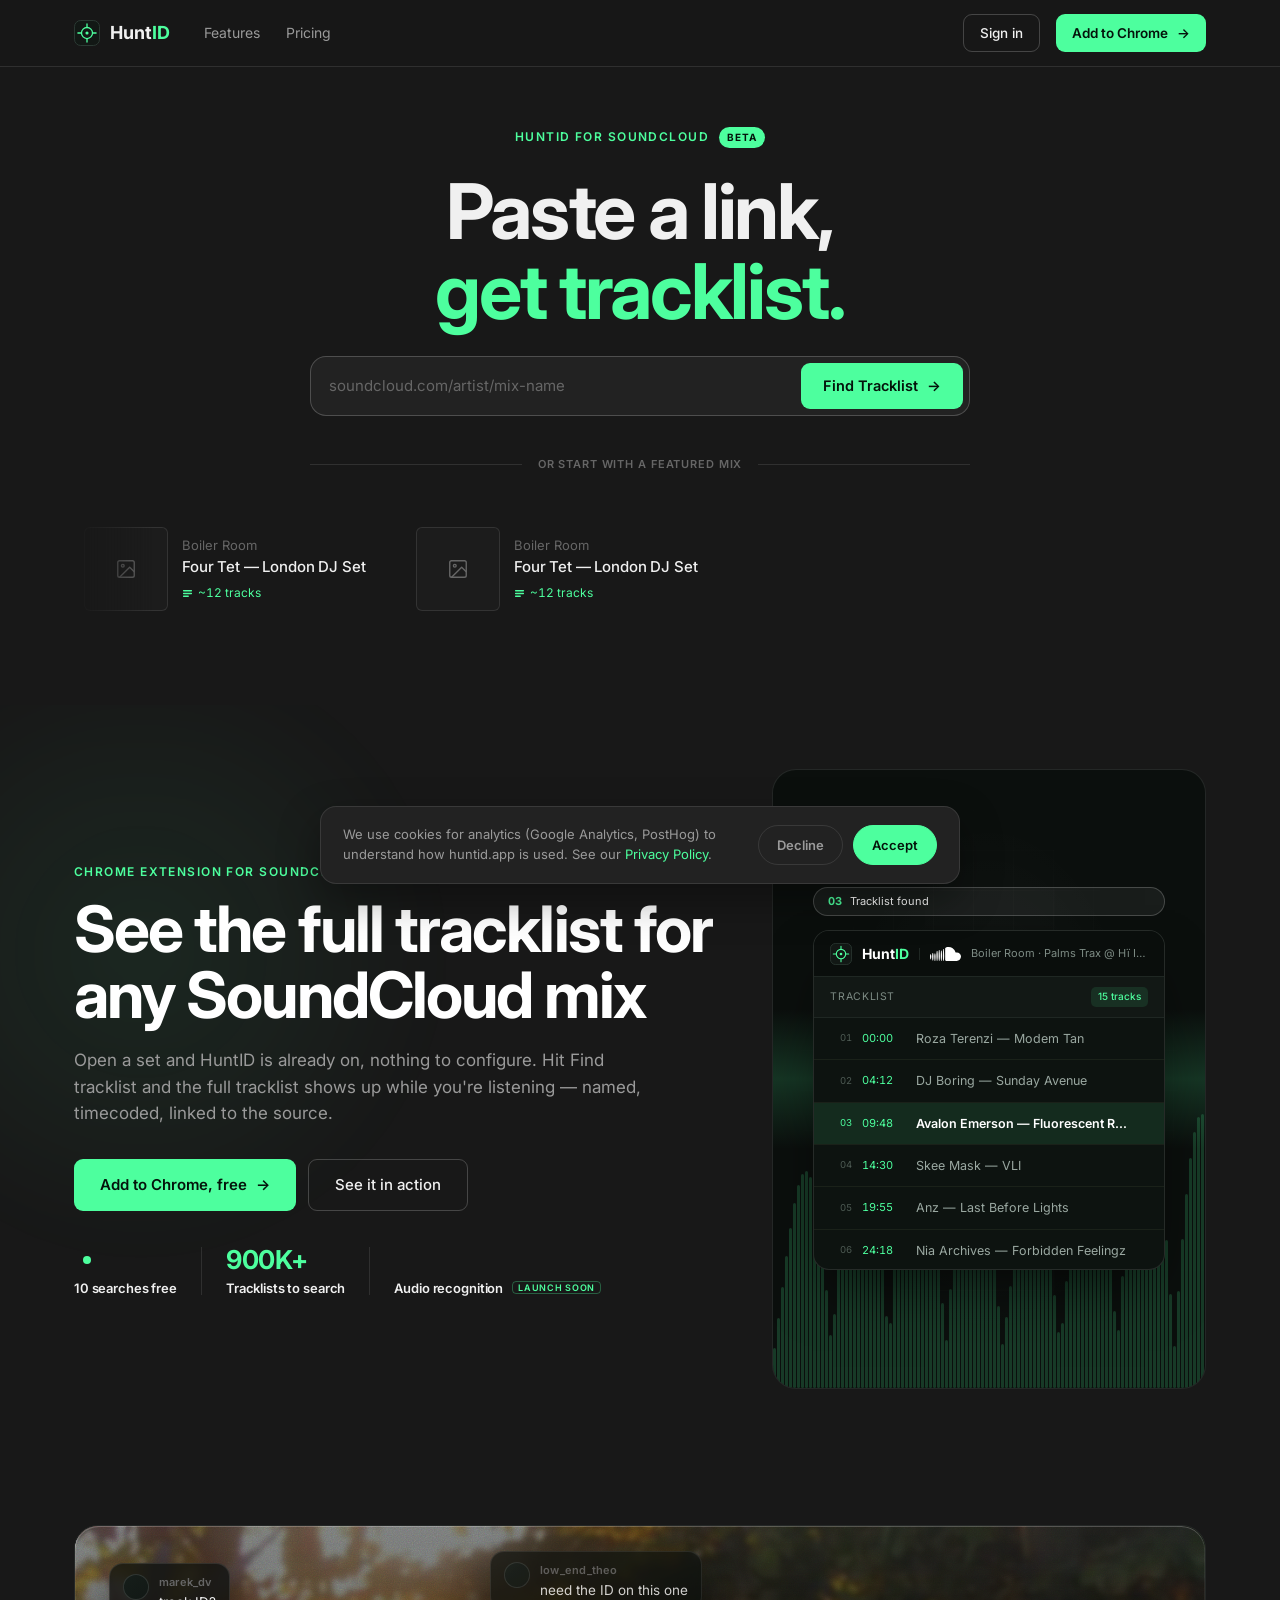
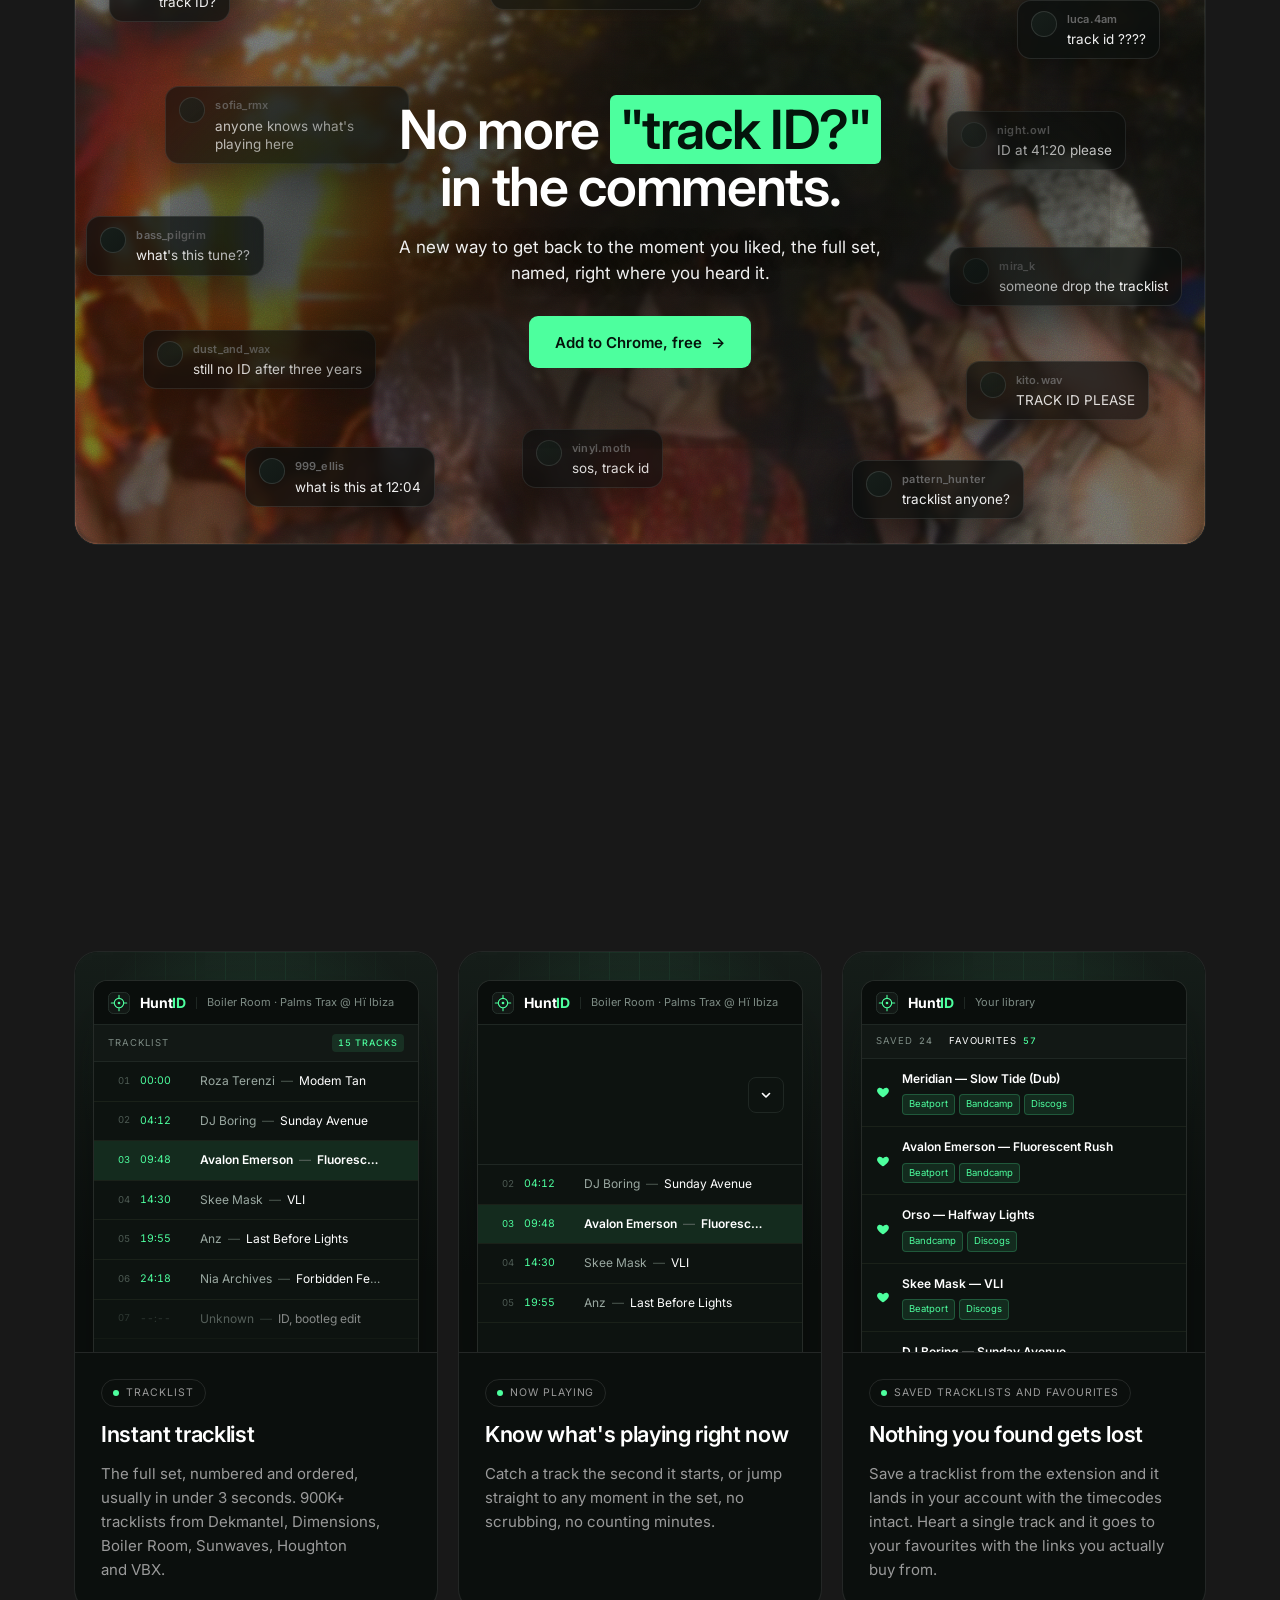
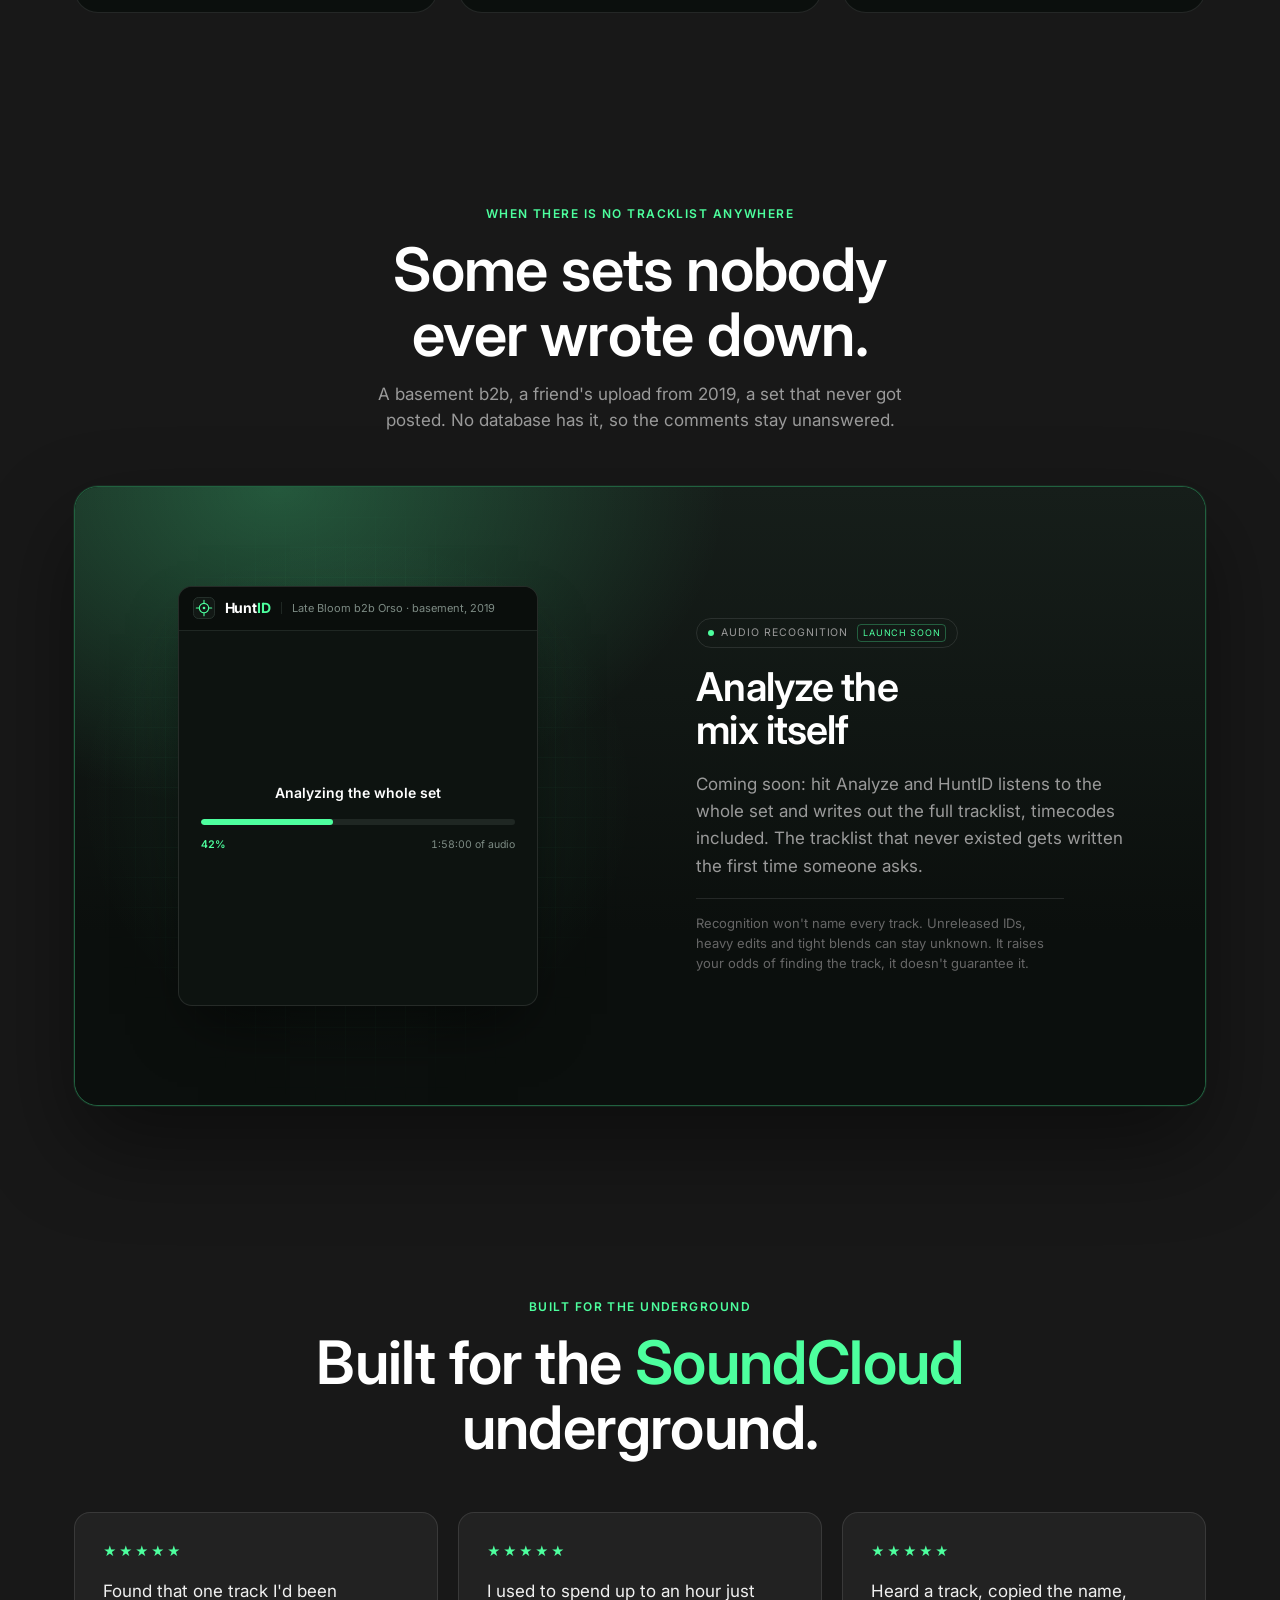
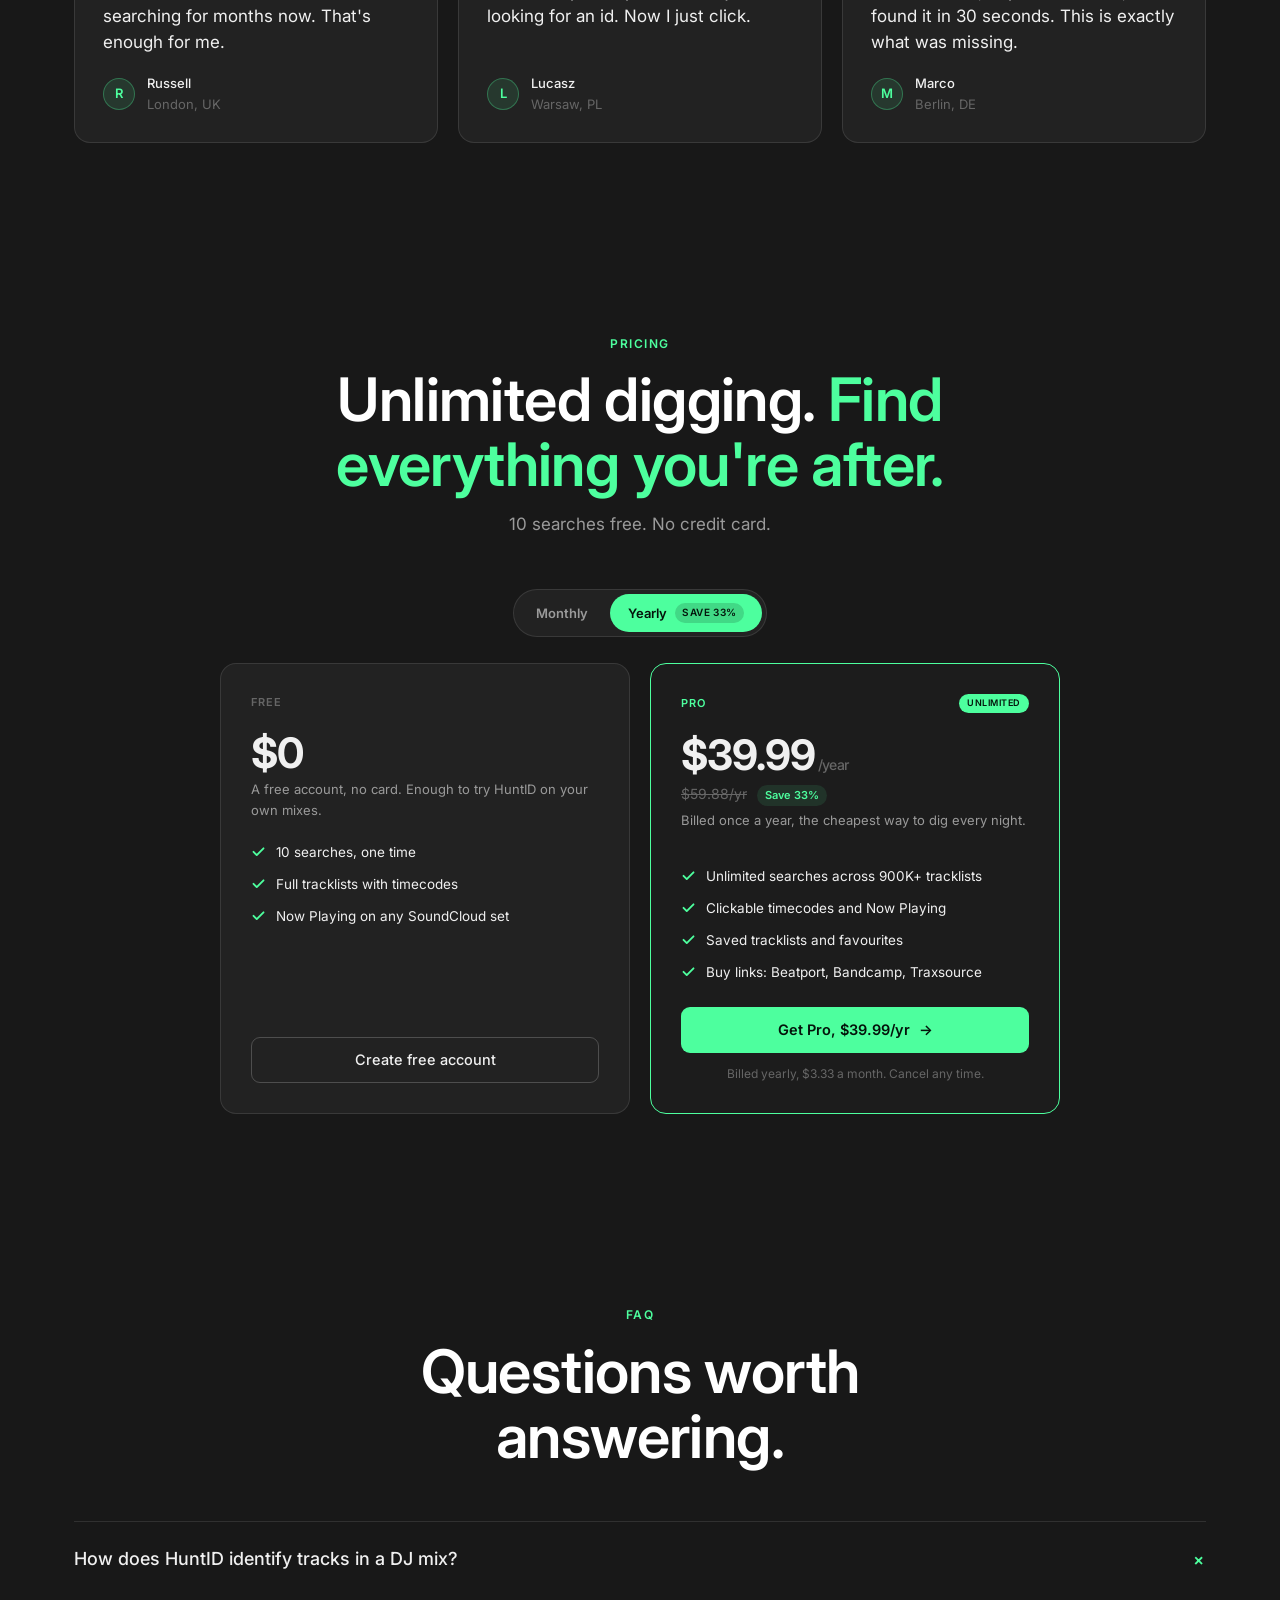
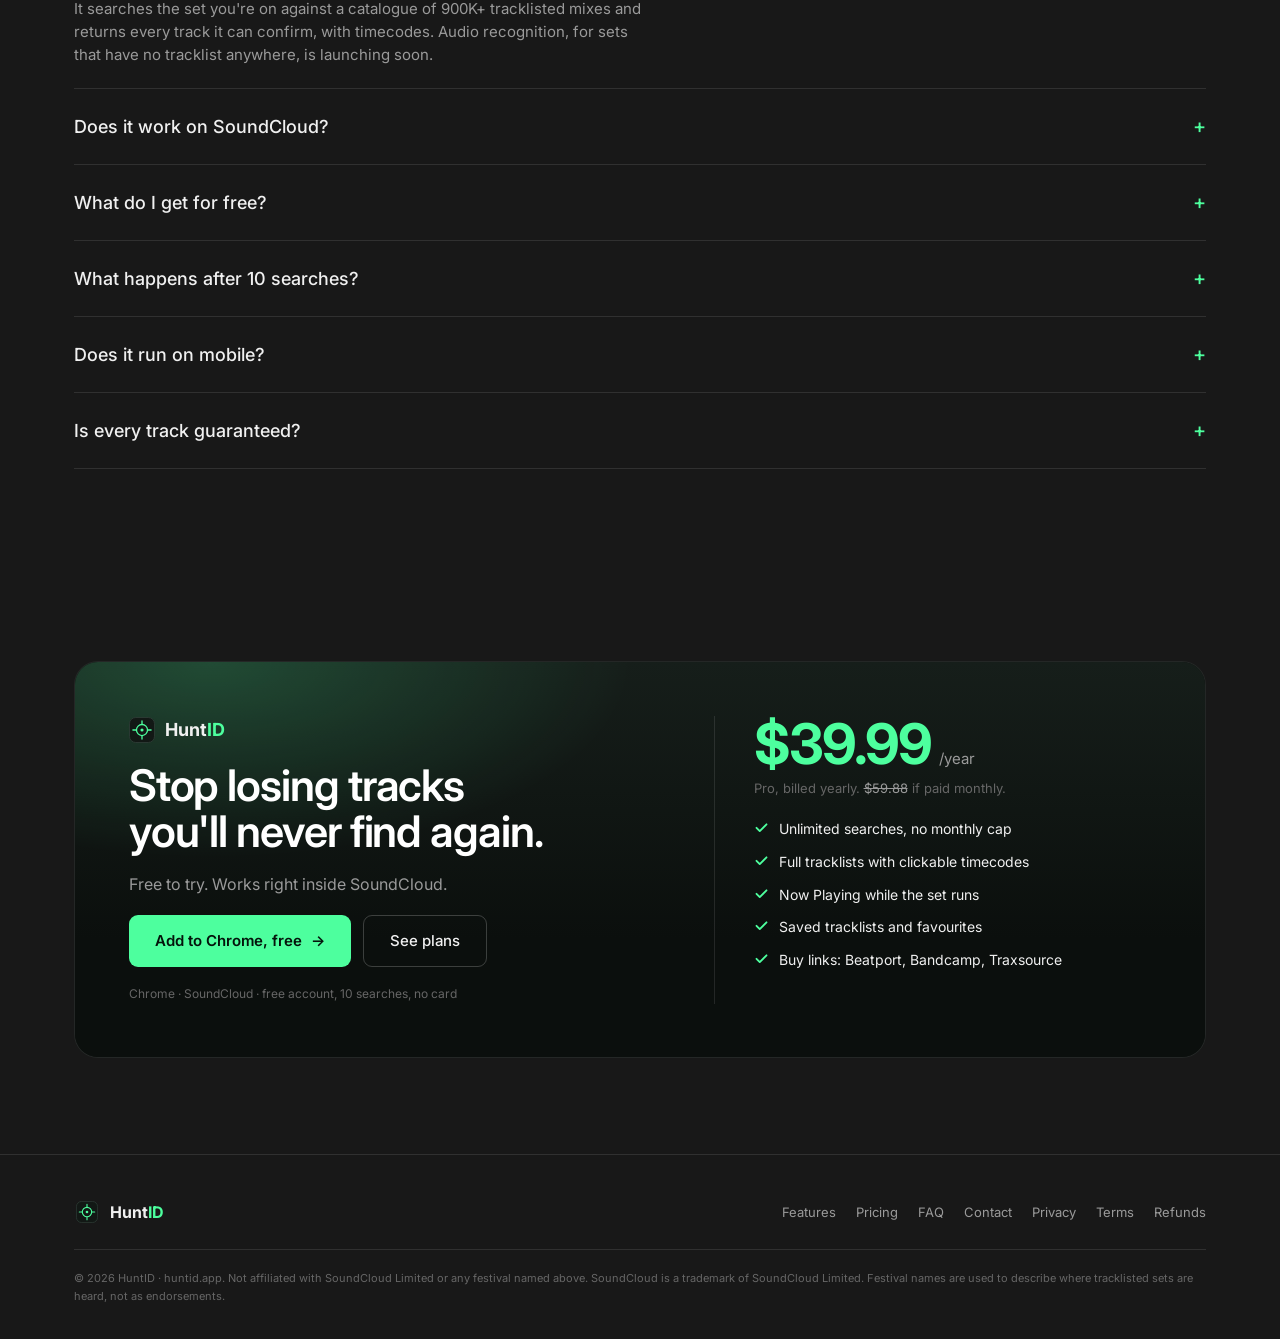
==== index.html @ d497b901 "Center every section heading, not just pricing Co-Authored-By: Claude Opus 5.5 <noreply@anthropic.co" ====
<!doctype html>
<html lang="en">
<head>
<meta charset="utf-8" />
<title>HuntID — That track you can't stop thinking about?</title>
<meta name="viewport" content="width=device-width, initial-scale=1" />
<meta name="description" content="For the tracks Shazam can't find. HuntID finds tracklists for DJ mixes on SoundCloud — click any timecode to jump right there." />
<!-- Chrome takes no extensions on mobile, so "Add to Chrome" is a dead end
     there. Flagged before first paint so the header never shows it. -->
<script>
  if (/Android|iPhone|iPad|iPod/i.test(navigator.userAgent) ||
      (navigator.maxTouchPoints > 1 && /Mac/i.test(navigator.userAgent))) {
    document.documentElement.classList.add('no-ext');
  }
</script>
<!-- Analytics consent gate: GA4 + PostHog load ONLY after the visitor accepts cookies -->
<script>
  window.huntidLoadAnalytics = function () {
    if (window.__huntidAnalyticsLoaded) return;
    window.__huntidAnalyticsLoaded = true;

    // Google Analytics 4
    var ga = document.createElement('script');
    ga.async = true;
    ga.src = 'https://www.googletagmanager.com/gtag/js?id=G-FSL80G4RP9';
    document.head.appendChild(ga);
    window.dataLayer = window.dataLayer || [];
    function gtag(){ dataLayer.push(arguments); }
    window.gtag = gtag;
    gtag('js', new Date());
    gtag('config', 'G-FSL80G4RP9');

    // PostHog
    !function(t,e){var o,n,p,r;e.__SV||(window.posthog=e,e._i=[],e.init=function(i,s,a){function g(t,e){var o=e.split(".");2==o.length&&(t=t[o[0]],e=o[1]),t[e]=function(){t.push([e].concat(Array.prototype.slice.call(arguments,0)))}}(p=t.createElement("script")).type="text/javascript",p.async=!0,p.src=s.api_host.replace(".i.posthog.com","-assets.i.posthog.com")+"/static/array.js",(r=t.getElementsByTagName("script")[0]).parentNode.insertBefore(p,r);var u=e;for(void 0!==a?u=e[a]=[]:a="posthog",u.people=u.people||[],u.toString=function(t){var e="posthog";return"posthog"!==a&&(e+="."+a),t||(e+=" (stub)"),e},u.people.toString=function(){return u.toString(1)+".people (stub)"},o="init be fs capture register register_once register_for_session unregister unregister_for_session getFeatureFlag getFeatureFlagPayload isFeatureFlagEnabled reloadFeatureFlags updateEarlyAccessFeatureEnrollment getEarlyAccessFeatures on onFeatureFlags onSessionId getSurveys getActiveMatchingSurveys renderSurvey canRenderSurvey getNextSurveyStep identify setPersonProperties group resetGroups setPersonPropertiesForFlags resetPersonPropertiesForFlags setGroupPropertiesForFlags resetGroupPropertiesForFlags reset get_distinct_id getGroups get_session_id get_session_replay_url alias set_config startSessionRecording stopSessionRecording sessionRecordingStarted captureException loadToolbar get_property getSessionProperty createPersonProfile opt_in_capturing opt_out_capturing has_opted_in_capturing has_opted_out_capturing clear_opt_in_out_capturing debug".split(" "),n=0;n<o.length;n++)g(u,o[n]);e._i.push([i,s,a])},e.__SV=1)}(document,window.posthog||[]);
    posthog.init('phc_mLEypmnYhEpYaecasRXCbhFE7oK4XEJhRB8njEyDy9vb', {
      api_host: 'https://eu.i.posthog.com',
      person_profiles: 'identified_only',
    });
  };

  // Load immediately only if the visitor previously accepted.
  try {
    if (localStorage.getItem('huntid_cookie_consent') === 'accepted') {
      window.huntidLoadAnalytics();
    }
  } catch (e) {}
</script>
<link rel="canonical" href="https://www.huntid.app/" />
<script type="application/ld+json" id="ld-app">
{"@context":"https://schema.org","@type":"SoftwareApplication","name":"HuntID","applicationCategory":"BrowserApplication","operatingSystem":"Chrome","description":"Chrome extension that finds the tracklist of any DJ mix on SoundCloud.","offers":[{"@type":"Offer","name":"Free","price":"0","priceCurrency":"USD"},{"@type":"Offer","name":"Pro monthly","price":"4.99","priceCurrency":"USD"},{"@type":"Offer","name":"Pro yearly","price":"39.99","priceCurrency":"USD"}]}
</script>
<link rel="icon" type="image/png" href="favicon.png" />
<link rel="preconnect" href="https://fonts.googleapis.com" />
<link rel="preconnect" href="https://fonts.gstatic.com" crossorigin />
<meta name="color-scheme" content="dark" />
<meta name="theme-color" content="#181818" />
<link href="https://fonts.googleapis.com/css2?family=Inter:wght@400;500;600;700&display=swap" rel="stylesheet" />
<link rel="stylesheet" href="/huntid.css?v=1" />
<style>
  /* ============================== legacy token aliases
     Tokens come from huntid.css (Green v2). These names predate it and map
     onto its tokens until the sections still using them are rebuilt. */
  :root {
    --surface:   var(--panel);
    --surface-2: var(--panel-2);
    --surface-3: var(--panel);
    --accent-strong: var(--accent-2);
    --border:    var(--line);
    --border-strong: var(--line-strong);
    --ink:       var(--bg);
    --paper:     var(--text);
    --shadow-card: var(--sh-mock);
    --shadow-popup: var(--sh-pop);
  }

  html, body { margin: 0; padding: 0; overflow-x: hidden; width: 100%; }
  html { scroll-behavior: smooth; }
  body { overflow-x: hidden; }
  a { color: inherit; text-decoration: none; }
  a:hover { color: inherit; }

  .display { font-weight: 700; letter-spacing: -0.03em; line-height: 1.03; color: var(--text-strong); }
  .mono { font-feature-settings: "tnum" 1; }

  /* ============================== nav
     .nav, .nav-row, .nav-links and .brand come from huntid.css. */
  nav.nav { background: color-mix(in srgb, var(--bg) 90%, transparent); }
  .grow { flex: 1; }
  /* Both stay hidden until the session resolves, so neither flashes the
     wrong state on load. */
  .nav-auth:not(.visible) { display: none; }
  .no-ext [data-track-cws="nav"] { display: none; }
  /* A CTA that has become a statement rather than an action. */
  .cta-inert {
    opacity: .5;
    pointer-events: none;
    background: var(--panel) !important;
    color: var(--text-dim) !important;
    border: 1px solid var(--line) !important;
    box-shadow: none !important;
  }

  /* ============================== eyebrow */
  /* The search hero's eyebrow sits in a centred column with a chip beside it. */
  .hero-cta .eyebrow {
    display: inline-flex; align-items: center; gap: 10px;
    margin-bottom: 0;
  }
  .eyebrow .chip-new {
    background: var(--accent);
    color: var(--on-accent);
    padding: 3px 8px;
    border-radius: 999px;
    font-size: 10px;
    letter-spacing: 0.1em;
    font-weight: 700;
  }

  /* ============================== sections */
  section { padding: var(--section-y) 0; }
  @media (max-width: 960px) { section { padding: 64px 0; } }

  /* ============================== hero cta (new top section) */
  .hero-cta {
    padding-top: 56px;
    padding-bottom: 80px;
  }
  .hero-center {
    max-width: 760px;
    margin: 0 auto;
    text-align: center;
  }
  .hero-center .eyebrow { justify-content: center; margin-bottom: 24px; }
  .hero-center h1 {
    font-family: inherit;
    font-size: clamp(44px, 6vw, 80px);
    font-weight: 700;
    letter-spacing: -0.03em;
    line-height: 1.04;
    margin: 0 0 24px;
  }
  .hero-center h1 .accent { color: var(--accent); }
  .hero-sub {
    margin: 0 auto 48px;
    font-size: 18px;
    color: var(--text-dim);
    max-width: 500px;
    line-height: 1.55;
  }

  /* SoundCloud URL input */
  .hero-input-wrap {
    display: flex;
    gap: 8px;
    background: var(--surface);
    border: 1px solid var(--border-strong);
    border-radius: var(--r-md);
    padding: 6px 6px 6px 18px;
    align-items: center;
    max-width: 660px;
    margin: 0 auto;
    transition: border-color 220ms, box-shadow 220ms;
  }
  .hero-input-wrap:focus-within {
    border-color: var(--accent);
    box-shadow: 0 0 0 4px var(--accent-soft);
  }
  .hero-input-wrap input {
    flex: 1;
    background: none;
    border: 0;
    outline: none;
    color: var(--text);
    font-family: inherit;
    font-size: 15px;
    padding: 12px 0;
    min-width: 0;
  }
  .hero-input-wrap input::placeholder { color: var(--text-faint); }
  .hero-find-btn {
    flex-shrink: 0;
    background: var(--accent);
    color: var(--on-accent);
    border: none;
    border-radius: var(--r-btn);
    padding: 0 22px;
    height: 46px;
    font-size: 14.5px;
    font-weight: 600;
    font-family: inherit;
    cursor: pointer;
    display: inline-flex;
    align-items: center;
    gap: 9px;
    transition: background var(--t-base);
    white-space: nowrap;
  }
  .hero-find-btn:hover { background: var(--accent-2); }
  .hero-find-btn:hover .arr { transform: translateX(3px); }

  /* mix divider */
  .mix-divider {
    display: flex;
    align-items: center;
    gap: 16px;
    margin: 40px auto;
    max-width: 660px;
    color: var(--text-faint);
    font-size: 11px;
    font-weight: 600;
    text-transform: uppercase;
    letter-spacing: 0.08em;
  }
  .mix-divider::before, .mix-divider::after {
    content: "";
    flex: 1;
    height: 1px;
    background: var(--border);
  }

  /* mix cards grid */
  /* The row is rendered twice, and the drift is driven by the container's
     own scroll rather than a transform — that way a finger moves it
     natively, with momentum, and the loop still has no seam. */
  .mix-marquee {
    position: relative;
    overflow-x: auto;
    overflow-y: hidden;
    padding: 4px 0;
    text-align: left;
    scrollbar-width: none;
    -ms-overflow-style: none;
    /* the page sets scroll-behavior:smooth, which would fight every frame */
    scroll-behavior: auto;
    /* a horizontal flick must not turn into browser back-navigation */
    overscroll-behavior-x: contain;
    -webkit-overflow-scrolling: touch;
    -webkit-mask-image: linear-gradient(to right, transparent, #000 7%, #000 93%, transparent);
    mask-image: linear-gradient(to right, transparent, #000 7%, #000 93%, transparent);
  }
  .mix-marquee::-webkit-scrollbar { display: none; }
  .mix-track {
    display: flex;
    gap: 12px;
    width: max-content;
  }
  /* Featured mix cards take the design's "Recommended" card: artwork,
     where it was played, what it is, and how many tracks are waiting. */
  .mix-track .mix-card { width: 320px; flex-shrink: 0; }
  .mix-card {
    display: grid; grid-template-columns: 84px 1fr; gap: 14px; align-items: center;
    padding: 10px; border-radius: 10px;
    cursor: pointer;
    transition: background 160ms;
  }
  .mix-card:hover { background: var(--panel); }
  .mix-art {
    position: relative; width: 84px; height: 84px; border-radius: 6px; overflow: hidden;
    background: var(--panel-2); border: 1px solid var(--line);
    display: grid; place-items: center; color: var(--text-faint);
  }
  .mix-art img { position: absolute; inset: 0; width: 100%; height: 100%; object-fit: cover; }
  .mix-art .pl {
    position: absolute; inset: 0; display: grid; place-items: center;
    background: rgba(0,0,0,.35); color: var(--text-strong);
    opacity: 0; transition: opacity 160ms;
  }
  .mix-card:hover .mix-art .pl { opacity: 1; }
  .mix-b { min-width: 0; display: flex; flex-direction: column; gap: 2px; }
  .mix-b .who { font-size: 13px; color: var(--text-faint); white-space: nowrap; overflow: hidden; text-overflow: ellipsis; }
  .mix-b h3 { font-size: 15px; font-weight: 500; color: var(--text); line-height: 1.35;
    display: -webkit-box; -webkit-box-orient: vertical; -webkit-line-clamp: 2; overflow: hidden; }
  .mix-stats { display: flex; align-items: center; gap: 5px; margin-top: 5px; font-size: 12px; color: var(--accent); font-feature-settings: "tnum" 1; }

  /* ============================== sign-up modal */
  .modal-overlay {
    position: fixed; inset: 0; z-index: 200;
    display: none;
    align-items: center; justify-content: center;
    background: rgba(0,0,0,0.72);
    backdrop-filter: blur(6px);
    -webkit-backdrop-filter: blur(6px);
    padding: 24px;
  }
  .modal-overlay.open { display: flex; }
  .modal-card {
    background: var(--surface);
    border: 1px solid var(--border-strong);
    border-radius: 24px;
    width: 100%; max-width: 720px;
    max-height: calc(100vh - 32px);
    overflow-y: auto;
    box-shadow: var(--shadow-popup);
    position: relative;
    animation: modal-in 300ms cubic-bezier(.22,1,.36,1);
  }
  /* What an account gets on the left, the one way to make it on the right. */
  .modal-split { display: grid; grid-template-columns: 1fr 1fr; }
  .modal-perks {
    background: var(--surface-2);
    border-right: 1px solid var(--border);
    padding: 36px 32px;
  }
  .modal-stat {
    padding-bottom: 22px; margin-bottom: 22px;
    border-bottom: 1px solid var(--border);
  }
  .modal-stat-num {
    font-family: inherit;
    font-size: 26px; font-weight: 700; letter-spacing: -0.02em;
    line-height: 1.1; color: var(--text);
  }
  .modal-stat-cap { margin-top: 4px; font-size: 14px; color: var(--accent); font-weight: 500; }
  .modal-perks-eyebrow {
    font-size: 11px; font-weight: 700;
    letter-spacing: 0.1em; text-transform: uppercase;
    color: var(--accent); margin-bottom: 20px;
  }
  .modal-perks ul {
    list-style: none; margin: 0; padding: 0;
    display: flex; flex-direction: column; gap: 15px;
  }
  .modal-perks li {
    display: flex; gap: 12px; align-items: flex-start;
    font-size: 14px; font-weight: 500; line-height: 1.35;
    color: var(--text); text-align: left;
  }
  .modal-perks li small {
    display: block; margin-top: 2px;
    font-size: 12.5px; font-weight: 400; color: var(--text-dim);
  }
  .modal-perks .ck {
    flex-shrink: 0; margin-top: 1px;
    width: 20px; height: 20px; border-radius: 50%;
    background: var(--accent-soft); color: var(--accent);
    display: inline-flex; align-items: center; justify-content: center;
  }
  .modal-badge {
    display: inline-block; margin-left: 6px; vertical-align: 1px;
    padding: 2px 7px; border-radius: 5px;
    background: var(--accent); color: var(--on-accent);
    font-size: 9.5px; font-weight: 700;
    letter-spacing: 0.06em; text-transform: uppercase;
  }
  .modal-auth {
    padding: 44px 36px 32px;
    display: flex; flex-direction: column; justify-content: center;
    text-align: center;
  }
  .modal-auth .modal-google-btn { margin-top: 0; }
  .modal-legal {
    margin-top: 18px;
    font-size: 11.5px; line-height: 1.5; color: var(--text-faint);
  }
  .modal-legal a { color: var(--text-dim); text-decoration: underline; text-underline-offset: 2px; }
  .modal-legal a:hover { color: var(--text); }
  /* Stacked on a phone, with the button first: it has to be reachable
     without scrolling, and the perks read as the reason underneath. */
  @media (max-width: 720px) {
    .modal-split { grid-template-columns: 1fr; }
    .modal-auth { order: -1; padding: 40px 24px 24px; }
    .modal-perks { border-right: 0; border-top: 1px solid var(--border); padding: 22px 24px 26px; }
    .modal-perks ul { gap: 11px; }
    .modal-perks li small { display: none; }
    .modal-stat { padding-bottom: 16px; margin-bottom: 16px; }
    .modal-stat-num { font-size: 22px; }
  }
  @keyframes modal-in {
    from { opacity: 0; transform: translateY(16px) scale(0.97); }
    to   { opacity: 1; transform: none; }
  }
  .modal-close {
    position: absolute; top: 14px; right: 14px;
    width: 30px; height: 30px; border-radius: 50%;
    background: var(--surface-3);
    display: inline-flex; align-items: center; justify-content: center;
    color: var(--text-dim); cursor: pointer; border: none;
    font-size: 18px; line-height: 1;
    transition: background 200ms;
  }
  .modal-close:hover { background: var(--border-strong); }
  .modal-title {
    font-family: inherit;
    font-size: 22px; font-weight: 700;
    letter-spacing: -0.02em; margin: 0 0 6px;
  }
  .modal-sub {
    font-size: 13px; color: var(--text-dim);
    margin-bottom: 24px; line-height: 1.5;
  }
  .modal-mix-preview {
    background: var(--surface-2);
    border: 1px solid var(--border);
    border-radius: 10px;
    padding: 10px 14px;
    margin-bottom: 20px;
    font-size: 13px; color: var(--text-dim);
    display: none;
  }
  .modal-mix-preview strong {
    color: var(--text); display: block;
    font-size: 14px; margin-bottom: 2px;
  }
  .modal-google-btn {
    width: 100%; height: 52px;
    background: #fff; color: #3c4043; border: 1px solid #dadce0;
    border-radius: 12px; font-size: 15px; font-weight: 500;
    font-family: inherit;
    cursor: pointer; margin-top: 20px;
    display: flex; align-items: center; justify-content: center; gap: 10px;
    transition: background 150ms, box-shadow 150ms;
    box-shadow: 0 1px 3px rgba(0,0,0,.12);
  }
  .modal-google-btn:hover {
    background: #f8f9fa;
    box-shadow: 0 2px 8px rgba(0,0,0,.18);
  }
  .modal-success { text-align: center; display: none; padding: 56px 40px; }
  .modal-success-icon {
    width: 52px; height: 52px;
    background: var(--accent-soft); border-radius: 50%;
    display: inline-flex; align-items: center; justify-content: center;
    margin-bottom: 16px; color: var(--accent); font-size: 24px;
  }
  .modal-success h3 {
    font-family: inherit;
    font-size: 20px; margin: 0 0 8px;
  }
  .modal-success p { font-size: 14px; color: var(--text-dim); margin: 0; }

  /* ============================== search result block */
  .result-block {
    margin-top: 20px;
    background: var(--surface);
    border: 1px solid var(--border);
    border-radius: 20px;
    overflow: hidden;
    text-align: left;
  }
  @keyframes status-pulse {
    0%, 100% { opacity: 0.35; }
    50%       { opacity: 1; }
  }
  #search-status {
    margin: 16px 4px 12px;
    font-size: 13px;
    color: var(--text-faint);
    min-height: 18px;
  }
  #search-status.is-loading {
    animation: status-pulse 1.4s ease-in-out infinite;
  }
  .result-more-loading {
    display: block; width: 100%; text-align: left;
    padding: 12px 20px 16px;
    font-size: 13px; color: var(--text-faint);
    animation: status-pulse 1.4s ease-in-out infinite;
  }
  .result-more-loading.is-stuck {
    animation: none; border: 0; background: none; cursor: pointer;
    font-family: inherit; color: var(--accent);
  }
  .result-empty {
    padding: 28px 20px;
    text-align: center;
    color: var(--text-dim);
    font-size: 14px;
    line-height: 1.6;
  }
  .result-empty strong { display: block; color: var(--text); font-size: 15px; margin-bottom: 4px; }
  .result-header {
    display: flex;
    gap: 14px;
    align-items: center;
    padding: 18px 20px 14px;
    border-bottom: 1px solid var(--border);
  }
  .result-artwork {
    width: 64px; height: 64px;
    border-radius: 10px;
    object-fit: cover;
    flex-shrink: 0;
    background: var(--surface-2);
  }
  .result-artwork-placeholder {
    width: 64px; height: 64px;
    border-radius: 10px;
    background: var(--surface-2);
    flex-shrink: 0;
    display: flex; align-items: center; justify-content: center;
    color: var(--text-faint);
    font-size: 24px;
  }
  .result-meta { min-width: 0; }
  .result-meta-grow { flex: 1; }
  .result-skel {
    background: var(--surface-2);
    border-radius: 6px;
    animation: status-pulse 1.4s ease-in-out infinite;
  }
  /* Sits inside the real title/artist lines, so the skeleton is exactly as tall. */
  .result-skel-text { display: inline-block; height: 0.8em; vertical-align: middle; }
  .result-meta-label {
    font-size: 11px; color: var(--text-faint);
    letter-spacing: .06em; text-transform: uppercase;
    margin-bottom: 3px;
  }
  .result-meta-title {
    font-size: 15px; font-weight: 600; color: var(--text);
    line-height: 1.3; min-height: 1.3em;
    white-space: nowrap; overflow: hidden; text-overflow: ellipsis;
  }
  /* Every line keeps its height even while empty. The header is drawn in
     three passes — skeleton, then the mix, then the track count — and the
     artwork is centred against these lines, so any line that grew would
     move it. */
  .result-meta-artist {
    font-size: 13px; color: var(--text-dim); margin-top: 2px;
    line-height: 1.5; min-height: 1.5em;
  }
  .result-meta-count {
    font-size: 12px; color: var(--text-faint); margin-top: 4px;
    line-height: 1.5; min-height: 1.5em;
  }
  /* visible tracks */
  .result-tracks-visible { padding: 0 20px; }
  .result-track-row {
    display: grid;
    grid-template-columns: 28px 1fr;
    gap: 8px;
    align-items: baseline;
    padding: 9px 0;
    border-bottom: 1px solid var(--border);
    font-size: 13px;
  }
  .result-track-row:last-child { border-bottom: none; }
  .result-track-num {
    color: var(--text-faint);
    font-size: 12px;
    font-feature-settings: "tnum" 1;
    text-align: right;
    padding-top: 1px;
  }
  .result-track-artist { color: var(--accent); font-weight: 500; }
  .result-track-title  { color: var(--text); }
  /* blur + gate */
  .result-gate-wrap {
    position: relative;
    overflow: hidden;
  }
  .result-blur-tracks {
    padding: 0 20px;
    user-select: none;
    pointer-events: none;
  }
  .result-blur-tracks .result-track-row:nth-child(1) {
    filter: blur(2px);
    opacity: 0.85;
  }
  .result-blur-tracks .result-track-row:nth-child(2) {
    filter: blur(5px);
    opacity: 0.65;
  }
  .result-blur-tracks .result-track-row:nth-child(3) {
    filter: blur(9px);
    opacity: 0.4;
  }
  .result-gate {
    position: absolute;
    inset: 0;
    background: linear-gradient(to bottom, transparent 30%, rgba(26,26,26,.85) 55%, rgba(26,26,26,.98) 72%);
    display: flex;
    flex-direction: column;
    align-items: center;
    justify-content: flex-end;
    padding-bottom: 28px;
    gap: 8px;
  }
  .result-gate-label {
    font-size: 13px; color: var(--text-dim);
  }
  .result-gate-btn {
    background: var(--accent); color: var(--on-accent);
    border: none; border-radius: var(--r-btn);
    height: 46px; padding: 0 22px;
    font-size: 14.5px; font-weight: 600;
    font-family: inherit;
    cursor: pointer;
    display: flex; align-items: center; gap: 9px;
    transition: background var(--t-base);
  }
  .result-gate-btn:hover { background: var(--accent-2); }

  /* ============================== section head (design system) */
  .sh { max-width: 680px; margin: 0 auto 52px; text-align: center; }
  .sh h2 { font-size: clamp(38px, 4.8vw, 60px); color: var(--text-strong); }
  .lede { color: var(--text-dim); font-size: 17px; max-width: 52ch; }
  .sh .lede { margin: 14px auto 0; }
  .ctas { display: flex; gap: 12px; flex-wrap: wrap; }

  /* ============================== hero: the extension, running on a mix */
  .hero { padding: 64px 0 40px; position: relative; overflow: hidden; }
  .hero-glow { position: absolute; left: -14%; top: -10%; width: 640px; height: 640px; background: radial-gradient(circle, color-mix(in srgb, var(--accent) 7%, transparent), transparent 68%); filter: blur(20px); pointer-events: none; z-index: -1; }
  .hero-grid { display: grid; grid-template-columns: 1.2fr .8fr; gap: 48px; align-items: stretch; }
  .hero-copy { display: flex; flex-direction: column; justify-content: center; min-height: var(--h-lg); }
  .hero-copy h1 { font-size: clamp(42px, 5.2vw, 64px); line-height: 1.03; letter-spacing: -.03em; font-weight: 700; color: var(--text-strong); }
  .hero-copy .lede { margin-top: 20px; }
  .hero-copy .ctas { margin-top: 32px; }
  .hero-stats-mini { display: flex; margin-top: 36px; }
  .stat-card { display: flex; flex-direction: column; gap: 8px; padding: 0 24px; border-right: 1px solid var(--line); }
  .stat-card:first-child { padding-left: 0; }
  .stat-card:last-child { border-right: 0; }
  .stat-card h3 { font-size: 13px; color: var(--text); display: flex; align-items: center; gap: 9px; }
  .hero-stats-mini .stat-num { font-size: 26px; }
  .feat-beta { display: inline-block; font-size: 9px; letter-spacing: .08em; text-transform: uppercase; color: var(--accent); border: 1px solid var(--accent-border); border-radius: 4px; padding: 1px 5px; white-space: nowrap; }
  .sync-scan { width: 26px; height: 26px; position: relative; flex-shrink: 0; }
  .sync-scan .dot, .sync-scan .ring { position: absolute; top: 50%; left: 50%; width: 8px; height: 8px; margin: -4px 0 0 -4px; border-radius: 50%; }
  .sync-scan .dot { background: var(--accent); }
  .sync-scan .ring { border: 1.5px solid var(--accent); animation: syncping 1.8s ease-out infinite; opacity: 0; }
  .sync-scan .ring:nth-child(3) { animation-delay: .6s; }
  @keyframes syncping { 0% { width: 8px; height: 8px; margin: -4px 0 0 -4px; opacity: .8; } 100% { width: 26px; height: 26px; margin: -13px 0 0 -13px; opacity: 0; } }
  .eq-viz { display: flex; align-items: flex-end; gap: 4px; height: 26px; }
  .eq-viz i { width: 5px; border-radius: 2px; background: var(--accent); animation: eqviz 1.3s ease-in-out infinite; }
  @keyframes eqviz { 0%, 100% { height: 22%; } 50% { height: 100%; } }

  .flow-frame { background: var(--app-bg); border-radius: var(--r-lg); padding: 40px; position: relative; overflow: hidden; border: 1px solid var(--line); display: flex; align-items: center; justify-content: center; min-height: var(--h-lg); }
  .flow-frame::before { content: ""; position: absolute; inset: 0; background: radial-gradient(ellipse 50% 60% at 50% 50%, rgba(255,255,255,.04), transparent 70%); }
  .flow-frame::after { content: ""; position: absolute; inset: 0; background-image: linear-gradient(rgba(255,255,255,.05) 1px, transparent 1px), linear-gradient(90deg, rgba(255,255,255,.05) 1px, transparent 1px); background-size: 40px 40px; -webkit-mask-image: radial-gradient(ellipse at center, #000 0%, transparent 70%); mask-image: radial-gradient(ellipse at center, #000 0%, transparent 70%); opacity: .8; }
  .hero-waves { position: absolute; left: 0; right: 0; bottom: 0; height: 45%; display: flex; align-items: flex-end; justify-content: space-between; gap: 1px; pointer-events: none; opacity: .18; z-index: 1; }
  .hero-waves i { width: 3px; flex: 0 0 3px; background: var(--accent); border-radius: 2px; animation: wave 1.4s ease-in-out infinite; transform-origin: bottom; }
  @keyframes wave { 0%, 100% { transform: scaleY(.4); } 50% { transform: scaleY(1); } }
  .scan-sweep { position: absolute; left: 0; right: 0; height: 140px; z-index: 2; background: linear-gradient(180deg, transparent, color-mix(in srgb, var(--accent) 16%, transparent), transparent); animation: sweepup 6s ease-in-out infinite; pointer-events: none; }
  @keyframes sweepup { 0% { transform: translateY(560px); } 50% { transform: translateY(-140px); } 100% { transform: translateY(560px); } }
  .flow-wrap { position: relative; z-index: 2; max-width: 360px; margin: 0 auto; width: 100%; }
  .flow-badge { display: flex; align-items: center; gap: 8px; background: rgba(255,255,255,.06); border: 1px solid var(--line-strong); border-radius: var(--r-pill); padding: 6px 14px; font-size: 11px; color: var(--text-strong); margin-bottom: 14px; height: 29px; }
  .flow-badge .num { color: var(--accent); font-weight: 700; flex-shrink: 0; font-feature-settings: "tnum" 1; }
  .flow-badge span:last-child { overflow: hidden; text-overflow: ellipsis; white-space: nowrap; }
  .flow-shell { position: relative; background: var(--ext-bg); border: 1px solid var(--line); border-radius: var(--r-md); overflow: hidden; box-shadow: var(--sh-mock); height: 340px; }
  .flow-head { height: 46px; display: flex; align-items: center; gap: 10px; padding: 0 16px; background: var(--ext-head); border-bottom: 1px solid var(--ext-line); }
  .flow-name { font-weight: 700; font-size: 14px; color: var(--text-strong); }
  .flow-name em { font-style: normal; color: var(--accent); }
  .flow-sep { width: 1px; height: 12px; background: var(--ext-line); }
  .flow-mix { flex: 1; min-width: 0; font-size: 11px; color: var(--ext-muted); white-space: nowrap; overflow: hidden; text-overflow: ellipsis; text-align: right; }
  .flow-body { position: relative; overflow: hidden; height: calc(100% - 46px); }
  .flow-view { position: absolute; inset: 0; opacity: 0; transform: translateY(8px); transition: opacity 380ms ease, transform 380ms ease; pointer-events: none; }
  .flow-view.show { position: relative; opacity: 1; transform: none; pointer-events: auto; }
  .flow-find, .flow-loading, .flow-now { height: 100%; display: flex; flex-direction: column; align-items: center; justify-content: center; gap: 12px; padding: 0 24px; }
  .flow-eyes { display: inline-flex; gap: 12px; animation: flowscan 2.4s ease-in-out infinite; }
  .flow-eye { width: 14px; height: 14px; border-radius: 999px; background: var(--text-strong); position: relative; overflow: hidden; }
  .flow-eye::after { content: ""; position: absolute; inset: 0; background: var(--ext-bg); transform: scaleY(0); animation: flowblink 3.6s ease-in-out infinite; }
  @keyframes flowscan { 0%, 100% { transform: translateX(-6px); } 50% { transform: translateX(6px); } }
  @keyframes flowblink { 0%, 92%, 100% { transform: scaleY(0); } 94%, 97% { transform: scaleY(1); } }
  .flow-looking { font-size: 13px; color: var(--text-strong); }
  .flow-dots span { opacity: 0; animation: flowdot 1.4s infinite; }
  .flow-dots span:nth-child(2) { animation-delay: .2s; }
  .flow-dots span:nth-child(3) { animation-delay: .4s; }
  @keyframes flowdot { 0%, 80%, 100% { opacity: 0; } 30%, 60% { opacity: 1; } }
  .flow-tracklist { height: 100%; display: flex; flex-direction: column; }
  .flow-tracklist .ext-bar { flex-shrink: 0; }
  .tl2-rows { flex: 1; overflow: hidden; }
  .tl2-rows-in { animation: tl2scroll 18s linear infinite; }
  @keyframes tl2scroll { 0%, 8% { transform: translateY(0); } 100% { transform: translateY(-50%); } }
  .tl2-rows .tl-row { grid-template-columns: 22px 44px 1fr auto; }
  .flow-now { flex-direction: row; text-align: left; gap: 14px; }
  .now2-main { flex: 1; min-width: 0; }
  .now2-eyebrow { font-size: 10px; color: var(--accent); text-transform: uppercase; letter-spacing: .08em; font-weight: 700; display: inline-flex; align-items: center; gap: 6px; }
  .now2-title { font-size: 15px; font-weight: 600; margin-top: 6px; white-space: nowrap; overflow: hidden; text-overflow: ellipsis; color: var(--text-strong); }
  .now2-title span { color: var(--ext-dim); font-weight: 500; }
  .now2-meta { font-size: 10px; color: var(--accent); margin-top: 4px; font-feature-settings: "tnum" 1; }
  .now2-meta .faint { color: var(--ext-muted); }
  .now2-expand { width: 36px; height: 36px; border-radius: var(--r-sm); border: 1px solid var(--ext-line); display: inline-flex; align-items: center; justify-content: center; color: var(--text-strong); flex-shrink: 0; }

  @media (max-width: 960px) {
    .hero-grid { grid-template-columns: 1fr; }
    .hero-copy { min-height: 0; }
    .flow-frame { min-height: 0; padding: 26px; }
  }
  @media (max-width: 960px) {
    .glass-band { min-height: 0; }
  }
  @media (max-width: 600px) {
    .hero-stats-mini { flex-wrap: wrap; gap: 18px 0; }
    .stat-card { padding: 0 20px 0 0; border-right: 0; }
    .nav-row { gap: 10px; }
    .nav-row .btn-sm { padding: 0 12px; }
    .nav-row .btn-sm .arr { display: none; }
    .hero-cta { padding-top: 36px; padding-bottom: 24px; }
    .hero-center .eyebrow { margin-bottom: 18px; }
    .mix-divider { margin: 28px auto 12px; }
    .hero { padding-top: 32px; }
    .glass-band { padding: 56px 22px; }
  }

  /* ============================== story blocks: no "track ID?", features, analyze
     From the design, on the system's tokens. */
  .grain{ position:absolute;inset:0;pointer-events:none;z-index:1;opacity:.32;mix-blend-mode:overlay;background-image:url("[data-uri]");background-size:180px 180px }
  /* features: three cards, each running the extension popup at its production size */
  .fcards{ display:grid;grid-template-columns:repeat(3,minmax(0,1fr));gap:20px }
  .fcard{ display:flex;flex-direction:column;border:1px solid var(--line);border-radius:var(--r-lg);overflow:hidden;background:var(--app-bg) }
  .fcard-shot{ position:relative;height:400px;padding:28px 18px 0;display:flex;justify-content:center;overflow:hidden;background:radial-gradient(ellipse 70% 60% at 50% 30%,color-mix(in srgb, var(--accent) 13%, transparent),transparent 70%),linear-gradient(180deg,var(--app-panel-2) 0%,var(--app-bg) 80%) }
  .fcard-shot::before{ content:"";position:absolute;inset:0;background-image:linear-gradient(color-mix(in srgb, var(--accent) 9%, transparent) 1px,transparent 1px),linear-gradient(90deg,color-mix(in srgb, var(--accent) 9%, transparent) 1px,transparent 1px);background-size:30px 30px;mask-image:radial-gradient(ellipse at 50% 30%,#000,transparent 72%);-webkit-mask-image:radial-gradient(ellipse at 50% 30%,#000,transparent 72%) }
  .fcard-copy{ flex:1;display:flex;flex-direction:column;align-items:flex-start;gap:14px;padding:26px 26px 30px;border-top:1px solid var(--line) }
  .fcard-copy h3{ font-size:22px;line-height:1.2;letter-spacing:-.015em;color:var(--text-strong) }
  .fcard-copy p{ font-size:15px;line-height:1.6;color:var(--text-dim) }
  @media (max-width:1024px){ .fcards{ grid-template-columns:minmax(0,1fr) } }

  /* extension popup, sized like the production site's; runs off the card's bottom edge */
  .xp{ position:relative;z-index:2;width:360px;max-width:100%;height:420px;flex-shrink:0;background:var(--ext-bg);border:1px solid var(--line);border-radius:14px;overflow:hidden;box-shadow:var(--sh-mock);color:var(--text-strong) }
  .xp-h{ height:44px;display:flex;align-items:center;gap:10px;padding:0 14px;background:var(--ext-head);border-bottom:1px solid var(--ext-line) }
  .xp-h .mk{ width:22px;height:22px;flex-shrink:0 }
  .xp-h .nm{ font-weight:700;font-size:14px;letter-spacing:-.01em;flex-shrink:0 }
  .xp-h .nm em{ font-style:normal;color:var(--accent) }
  .xp-h .sp{ width:1px;height:12px;background:var(--ext-line);flex-shrink:0 }
  .xp-h .mx{ flex:1;min-width:0;font-size:11px;color:var(--ext-muted);white-space:nowrap;overflow:hidden;text-overflow:ellipsis }
  .xp-bar{ display:flex;align-items:center;justify-content:space-between;gap:10px;padding:9px 14px;border-bottom:1px solid var(--ext-line);background:var(--ext-bar);font-size:9.5px;color:var(--ext-muted);text-transform:uppercase;letter-spacing:.1em }
  .xp-bar b{ font-weight:500;font-size:9px;color:var(--accent);background:var(--accent-soft);padding:2px 6px;border-radius:4px;font-feature-settings:"tnum" 1 }
  .xp-row{ display:grid;grid-template-columns:22px 50px 1fr auto;align-items:center;gap:10px;padding:10px 14px;border-bottom:1px solid var(--ext-row-line);font-size:12px;transition:background .35s ease }
  .xp-row .n{ font-size:9.5px;color:var(--ext-faint);text-align:right;font-feature-settings:"tnum" 1 }
  .xp-row .tc{ font-size:10.5px;color:var(--accent);font-feature-settings:"tnum" 1;border:0;background:none;padding:0;white-space:nowrap }
  .xp-row .tc.e{ color:var(--ext-faint) }
  .xp-row .mt{ min-width:0;white-space:nowrap;overflow:hidden;text-overflow:ellipsis;color:var(--ext-dim) }
  .xp-row .mt i{ font-style:normal;color:var(--ext-faint);margin:0 6px }
  .xp-row .mt b{ font-weight:400;color:var(--text-strong) }
  .xp-row .eq{ visibility:hidden }
  .xp-row.on{ background:var(--accent-soft) }
  .xp-row.on .n{ color:var(--accent) }
  .xp-row.on .mt,.xp-row.on .mt b{ color:var(--text-strong);font-weight:600 }
  .xp-row.on .eq{ visibility:visible }
  .xp-row.unknown{ opacity:.5 }
  .xp-rows{ height:calc(100% - 44px - 32px);overflow:hidden }
  .xp-rows-in{ animation:xpscroll 18s linear infinite }
  @keyframes xpscroll{ 0%,8%{ transform:translateY(0) }100%{ transform:translateY(-50%) } }
  /* now playing, the popup's collapsed state */
  .xp-now{ height:140px;display:flex;align-items:center;gap:14px;padding:0 18px;border-bottom:1px solid var(--ext-line) }
  .xp-now-main{ flex:1;min-width:0;transition:opacity .25s ease }
  .xp-now-main.swap{ opacity:0 }
  .xp-now-eb{ display:inline-flex;align-items:center;gap:6px;font-size:10px;font-weight:700;letter-spacing:.14em;text-transform:uppercase;color:var(--accent) }
  .xp-now-t{ margin-top:6px;font-size:15px;font-weight:600;white-space:nowrap;overflow:hidden;text-overflow:ellipsis }
  .xp-now-t .ar{ color:var(--ext-dim);font-weight:500 }
  .xp-now-t i{ font-style:normal;color:var(--ext-faint);margin:0 6px }
  .xp-now-m{ margin-top:4px;font-size:10px;color:var(--accent);font-feature-settings:"tnum" 1 }
  .xp-now-m .f{ color:var(--ext-faint) }
  .xp-now-x{ width:36px;height:36px;flex-shrink:0;border-radius:8px;border:1px solid var(--ext-line);display:inline-flex;align-items:center;justify-content:center;color:var(--text-strong) }
  /* library: saved tracklists and favourites, switching tabs */
  .xp-tabs{ display:flex;gap:16px }
  .xp-tabs span{ display:inline-flex;align-items:center;gap:6px;transition:color .3s ease }
  .xp-tabs span.on{ color:var(--text-strong) }
  .xp-tabs span b{ background:none;padding:0;color:var(--ext-muted);transition:color .3s ease }
  .xp-tabs span.on b{ color:var(--accent) }
  .xp-lib{ position:relative;height:calc(100% - 44px - 32px) }
  .xp-list{ position:absolute;inset:0;opacity:0;transform:translateY(8px);transition:opacity .38s ease,transform .38s ease }
  .xp-list.show{ opacity:1;transform:none }
  .xp-it{ display:flex;align-items:center;gap:12px;padding:11px 14px;border-bottom:1px solid var(--ext-row-line) }
  .xp-it-main{ flex:1;min-width:0 }
  .xp-it-t{ font-size:12px;font-weight:600;white-space:nowrap;overflow:hidden;text-overflow:ellipsis }
  .xp-it-s{ margin-top:3px;font-size:10.5px;color:var(--ext-muted);white-space:nowrap;overflow:hidden;text-overflow:ellipsis;font-feature-settings:"tnum" 1 }
  .xp-it-s i{ font-style:normal;color:var(--ext-faint);margin:0 4px }
  .xp-it-ic{ width:26px;height:26px;flex-shrink:0;border-radius:6px;border:1px solid var(--ext-line);display:inline-flex;align-items:center;justify-content:center;color:var(--ext-muted) }
  .xp-it .hrt{ flex-shrink:0;color:var(--accent) }
  .xp-list.show .xp-it:first-child .hrt{ animation:xpheart .6s ease .3s both }
  @keyframes xpheart{ 0%{ transform:scale(.6) }60%{ transform:scale(1.25) }100%{ transform:scale(1) } }
  .xp-buy{ display:flex;gap:4px;margin-top:6px }
  .xp-buy span{ font-size:9.5px;color:var(--accent);background:var(--accent-soft);border:1px solid color-mix(in srgb, var(--accent) 22%, transparent);border-radius:4px;padding:2px 6px }
  .feat-row{ position:relative;display:grid;grid-template-columns:1fr 1fr;align-items:stretch;min-height:var(--h-lg);border:1px solid var(--line);border-radius:var(--r-lg);overflow:hidden;background:var(--app-bg) }
  .feat-row::before{ content:"";position:absolute;inset:0;z-index:0;background:radial-gradient(ellipse 58% 74% at 78% 12%,color-mix(in srgb, var(--accent) 16%, transparent),transparent 64%),linear-gradient(180deg,var(--app-panel-2) 0%,var(--app-bg) 70%) }
  .feat-row:nth-child(even)::before{ background:radial-gradient(ellipse 58% 74% at 22% 12%,color-mix(in srgb, var(--accent) 16%, transparent),transparent 64%),linear-gradient(180deg,var(--app-panel-2) 0%,var(--app-bg) 70%) }
  .feat-row:nth-child(even) .feat-copy{ order:2 }
  .feat-copy{ position:relative;z-index:2;padding:clamp(34px,4.4vw,66px);display:flex;flex-direction:column;justify-content:center;gap:18px;align-items:flex-start }
  .feat-copy h3{ color:var(--text-strong);font-size:clamp(30px,3.1vw,44px);line-height:1.1;letter-spacing:-.022em;max-width:16ch }
  .feat-copy p{ color:var(--text-dim);font-size:16px;line-height:1.6;max-width:40ch }
  .feat-pic{ position:relative;z-index:2;display:flex;align-items:center;justify-content:center;padding:clamp(26px,3.4vw,56px);overflow:hidden }
  .feat-pic::before{ content:"";position:absolute;inset:0;background:radial-gradient(ellipse 70% 60% at 50% 50%,color-mix(in srgb, var(--accent) 10%, transparent),transparent 70%) }
  .feat-pic::after{ content:"";position:absolute;inset:0;background-image:linear-gradient(color-mix(in srgb, var(--accent) 9%, transparent) 1px,transparent 1px),linear-gradient(90deg,color-mix(in srgb, var(--accent) 9%, transparent) 1px,transparent 1px);background-size:30px 30px;mask-image:radial-gradient(ellipse at center,#000,transparent 72%);-webkit-mask-image:radial-gradient(ellipse at center,#000,transparent 72%) }
  /* staged reveal */
  .feat-row .feat-tag,.feat-row h3,.feat-row p{ opacity:0;transform:translateY(14px);transition:opacity .6s cubic-bezier(.2,.7,.3,1),transform .6s cubic-bezier(.2,.7,.3,1) }
  .feat-row .feat-pic{ opacity:0;transform:translateY(20px);transition:opacity .8s cubic-bezier(.2,.7,.3,1),transform .8s cubic-bezier(.2,.7,.3,1) }
  .feat-row.in .feat-tag{ opacity:1;transform:none;transition-delay:60ms }
  .feat-row.in h3{ opacity:1;transform:none;transition-delay:150ms }
  .feat-row.in p{ opacity:1;transform:none;transition-delay:240ms }
  .feat-row.in .feat-pic{ opacity:1;transform:none;transition-delay:320ms }
  @media (max-width:960px){ .feat-row{ grid-template-columns:1fr;min-height:0 }.feat-row:nth-child(even) .feat-copy{ order:0 }.feat-copy{ padding:34px 26px;min-height:0 }.feat-pic{ min-height:0;padding:26px 22px } }
  .glass-band{ position:relative;overflow:hidden;border:1px solid var(--line);border-radius:var(--r-lg);min-height:var(--h-lg);padding:clamp(64px,8vw,112px) clamp(24px,5vw,72px);display:flex;align-items:center;justify-content:center;text-align:center;background:var(--app-bg) }
  .gb-photo{ position:absolute;inset:0;width:100%;height:100%;object-fit:cover;z-index:0;filter:saturate(1.55) contrast(1.08);opacity:.92 }
  .gb-screen{ position:absolute;inset:0;z-index:1;backdrop-filter:blur(2.5px);background:linear-gradient(180deg,rgba(255,255,255,.06),transparent 20%),color-mix(in srgb, var(--app-bg) 56%, transparent) }
  .glass-band::after{ content:"";position:absolute;inset:0;z-index:5;pointer-events:none;border-radius:inherit;box-shadow:inset 0 0 0 1px rgba(255,255,255,.07),inset 0 1px 0 rgba(255,255,255,.16) }
  .gb-center{ position:relative;z-index:4;max-width:660px;margin:0 auto }
  .gb-center::before{ content:"";position:absolute;left:50%;top:50%;width:min(150%,940px);height:160%;transform:translate(-50%,-50%);z-index:-1;pointer-events:none;background:radial-gradient(ellipse at center,color-mix(in srgb, var(--app-bg) 70%, transparent),color-mix(in srgb, var(--app-bg) 40%, transparent) 54%,transparent 78%) }
  .gb-center h2{ font-size:clamp(32px,4.6vw,54px);color:var(--text-strong);line-height:1.06;letter-spacing:-.025em;max-width:19ch;margin:0 auto }
  .gb-center p{ color:var(--text);font-size:17px;line-height:1.55;max-width:46ch;margin:18px auto 0;text-shadow:0 1px 16px rgba(0,0,0,.55) }
  .gb-center .ctas,.gb-center .tid-cta{ display:flex;justify-content:center;flex-wrap:wrap;gap:12px;margin-top:30px }
  .gb-notes{ position:absolute;inset:0;z-index:2;pointer-events:none }
  .note{ position:absolute;display:flex;gap:10px;align-items:flex-start;max-width:244px;padding:10px 13px;border-radius:14px;background:color-mix(in srgb, var(--app-bg) 72%, transparent);border:1px solid rgba(255,255,255,.1);box-shadow:0 18px 40px rgba(0,0,0,.45);backdrop-filter:blur(6px);text-align:left;animation:nfloat 7.5s ease-in-out infinite }
  .note .av{ width:26px;height:26px;border-radius:50%;background:linear-gradient(140deg,var(--app-panel-2),var(--app-panel));border:1px solid rgba(255,255,255,.12);flex-shrink:0 }
  .note b{ display:block;font-size:11px;font-weight:600;color:var(--text-faint);letter-spacing:.02em }
  .note p{ margin:2px 0 0;font-size:13.5px;line-height:1.35;color:var(--text) }
  .note.n1{ top:6%;left:3%;animation-delay:-.4s }
  .note.n2{ top:12%;right:4%;animation-delay:-2.6s }
  .note.n3{ top:26%;left:8%;opacity:.86;animation-delay:-4.1s }
  .note.n4{ top:30%;right:7%;opacity:.86;animation-delay:-1.4s }
  .note.n5{ top:47%;left:1%;animation-delay:-5.2s }
  .note.n6{ top:52%;right:2%;animation-delay:-3.1s }
  .note.n7{ bottom:25%;left:6%;opacity:.9;animation-delay:-6.3s }
  .note.n8{ bottom:20%;right:5%;opacity:.9;animation-delay:-1.9s }
  .note.n9{ bottom:6%;left:15%;animation-delay:-4.7s }
  .note.n10{ bottom:4%;right:16%;animation-delay:-2.2s }
  .note.n11{ top:4%;left:50%;margin-left:-150px;opacity:.85;animation-delay:-5.8s }
  .note.n12{ bottom:9%;left:50%;margin-left:-118px;opacity:.9;animation-delay:-3.6s }
  @keyframes nfloat{ 0%,100%{ transform:translateY(0) }50%{ transform:translateY(-9px) } }
  @media (max-width:1180px){ .note.n3,.note.n4,.note.n11{ display:none } }
  @media (max-width:1080px){ .note.n5,.note.n6,.note.n12{ display:none } }
  @media (max-width:860px){ .gb-notes{ display:none } }
  .feat-row.sf{ border-color:color-mix(in srgb, var(--accent) 34%, transparent);box-shadow:0 0 0 1px color-mix(in srgb, var(--accent) 7%, transparent),0 40px 90px rgba(0,0,0,.45) }
  .feat-row.sf::before{ background:radial-gradient(ellipse 62% 82% at 18% 0%,color-mix(in srgb, var(--accent) 26%, transparent),transparent 64%),linear-gradient(180deg,var(--app-panel-2) 0%,var(--app-bg) 72%) }
  .feat-row.sf .feat-copy h3{ max-width:14ch }
  .feat-row.sf .feat-copy p{ font-size:17px;max-width:44ch }
  .gb-center .tid-cta { display: flex; justify-content: center; margin-top: 30px; }
  .feat-tag .feat-beta { margin-left: 2px; }
  .feat-copy .feat-note, .feat-row.sf .feat-copy .feat-note { font-size: 13px; line-height: 1.55; color: var(--text-faint); max-width: 46ch; padding-top: 14px; border-top: 1px solid var(--line); }
  /* analyze: looking → no tracklist → loading bar → the whole tracklist */
  .an-body{ position:relative;height:calc(100% - 44px) }
  .an-stage{ position:absolute;inset:0;opacity:0;transform:translateY(8px);transition:opacity .38s ease,transform .38s ease;pointer-events:none }
  .an-stage.on{ opacity:1;transform:none }
  .an-center{ display:flex;flex-direction:column;align-items:center;justify-content:center;gap:12px;padding:0 22px;text-align:center }
  .an-t{ font-size:14px;font-weight:600;color:var(--text-strong) }
  .an-s{ margin:-6px 0 6px;font-size:11px;color:var(--ext-muted) }
  .an-bar{ width:100%;height:6px;margin-top:4px;border-radius:999px;background:var(--ext-line);overflow:hidden }
  .an-bar i{ display:block;width:0;height:100%;border-radius:inherit;background:var(--accent) }
  .an-meta{ width:100%;display:flex;justify-content:space-between;font-size:10.5px;color:var(--ext-muted);font-feature-settings:"tnum" 1 }
  .an-meta b{ font-weight:600;color:var(--accent) }

  /* ============================== testimonials */
  .quotes { display: grid; grid-template-columns: repeat(3, 1fr); gap: 20px; }
  .quote { margin: 0; display: flex; flex-direction: column; gap: 18px; }
  .quote .stars { color: var(--accent); letter-spacing: 2px; font-size: 13px; }
  .quote blockquote { margin: 0; font-size: 17px; line-height: 1.5; color: var(--text); flex: 1; }
  .quote .by { display: flex; align-items: center; gap: 12px; font-size: 13px; }
  .quote .av { width: 32px; height: 32px; border-radius: 50%; display: grid; place-items: center; background: var(--accent-soft); border: 1px solid var(--accent-border); color: var(--accent); font-weight: 600; }
  .quote .who { color: var(--text); font-weight: 500; }
  .quote .loc { color: var(--text-faint); }

  /* ============================== pricing: Free and Pro, billed monthly or yearly
     .pc, .amt, .plist and .tagpill come from huntid.css. */
  .bill { display: flex; width: max-content; gap: 4px; padding: 4px; margin: 0 auto 26px; border: 1px solid var(--line); background: var(--panel); border-radius: var(--r-pill); }
  .bill-b { font-size: 13px; font-weight: 600; color: var(--text-dim); border-radius: var(--r-pill); padding: 9px 18px; display: inline-flex; align-items: center; gap: 8px; transition: background var(--t-base), color var(--t-base); }
  .bill-b.on { background: var(--accent); color: var(--on-accent); }
  .bill-save { font-size: 10px; font-weight: 600; letter-spacing: .04em; text-transform: uppercase; background: color-mix(in srgb, var(--on-accent) 16%, transparent); border-radius: var(--r-pill); padding: 2px 7px; }
  .bill-b:not(.on) .bill-save { background: var(--accent-soft); color: var(--accent); }
  .prices { display: grid; grid-template-columns: repeat(2, 1fr); gap: 20px; max-width: 840px; margin: 0 auto; }
  .amt { color: var(--text); }
  .amt-compare { display: flex; align-items: baseline; gap: 10px; margin: 2px 0 4px; }
  .amt-was { font-size: 14px; color: var(--text-faint); text-decoration: line-through; }
  .pc .sub { font-size: 13px; color: var(--text-dim); min-height: 34px; }
  .plist li { color: var(--text); }
  .pc .btn { width: 100%; }
  .pc-note { font-size: 12px; color: var(--text-faint); text-align: center; margin-top: 12px; }

  /* ============================== faq (.faq comes from huntid.css) */
  /* Height is animated from script; clipping keeps the answer inside while it moves. */
  #faq .faq details { overflow: hidden; }
  #faq .faq summary::after { transition: transform var(--t-reveal) var(--ease); }
  /* The icon follows where the item is heading, not the lagging open attribute. */
  #faq .faq details[data-open] summary::after { transform: none; }
  #faq .faq details[data-open="1"] summary::after { transform: rotate(45deg); }

  /* ============================== promo: the closing offer */
  .promo { position: relative; overflow: hidden; display: grid; grid-template-columns: 1.1fr .9fr; gap: clamp(28px, 4vw, 64px); border: 1px solid var(--line); border-radius: var(--r-lg); padding: clamp(34px, 4.2vw, 64px); background: var(--app-bg); }
  .promo::before { content: ""; position: absolute; inset: 0; z-index: 0; background: radial-gradient(ellipse 60% 80% at 12% 0%, color-mix(in srgb, var(--accent) 20%, transparent), transparent 62%), linear-gradient(180deg, var(--app-panel-2), var(--app-bg) 70%); }
  .promo > * { position: relative; z-index: 2; }
  .promo-l { display: flex; flex-direction: column; justify-content: center; gap: 18px; align-items: flex-start; }
  .promo-l h2 { font-size: clamp(28px, 3.4vw, 44px); line-height: 1.06; letter-spacing: -.025em; color: var(--text-strong); max-width: 17ch; }
  .promo-l p { color: var(--text-dim); font-size: 16px; line-height: 1.55; max-width: 40ch; }
  .promo-meta { font-size: 12px; color: var(--text-faint); }
  .promo-r { border-left: 1px solid var(--line); padding-left: clamp(24px, 3vw, 44px); display: flex; flex-direction: column; justify-content: center; gap: 6px; }
  .promo-price { display: flex; align-items: baseline; gap: 8px; }
  .pp-now { font-size: clamp(38px, 4.6vw, 56px); font-weight: 700; letter-spacing: -.03em; color: var(--accent); line-height: 1; }
  .pp-per { font-size: 15px; color: var(--text-dim); }
  .promo-was { font-size: 13px; color: var(--text-faint); margin-bottom: 14px; }
  .promo-was s { color: var(--text-dim); }
  .promo .plist { margin: 0; }
  .promo .plist li { font-size: 14px; }
  @media (max-width: 960px) {
    .quotes { grid-template-columns: 1fr; }
  }
  @media (max-width: 860px) {
    .prices, .promo { grid-template-columns: 1fr; }
    .promo-r { border-left: 0; border-top: 1px solid var(--line); padding-left: 0; padding-top: 28px; }
  }

  /* ============================== footer */
  footer { border-top: 1px solid var(--line); padding: 44px 0 34px; font-size: 13px; color: var(--text-faint); }
  .foot { display: flex; flex-wrap: wrap; gap: 24px; align-items: center; }
  .foot .brand { font-size: 16px; }
  .foot-links { display: flex; flex-wrap: wrap; gap: 20px; font-size: 13px; }
  .foot-links a { color: var(--text-dim); transition: color var(--t-base); }
  .foot-links a:hover { color: var(--text); }
  .fine { width: 100%; font-size: 11px; line-height: 1.6; color: var(--text-faint); border-top: 1px solid var(--line); padding-top: 20px; }

  /* ============================== reveal */
  .rv[data-delay="1"] { transition-delay: 70ms; }
  .rv[data-delay="2"] { transition-delay: 140ms; }
  .rv[data-delay="3"] { transition-delay: 210ms; }
  .rv[data-delay="4"] { transition-delay: 280ms; }

  /* ============================== subpages */
  .subpage { padding: 64px 0 120px; }
  .subpage h1 {
    font-family: inherit;
    font-size: clamp(48px, 6vw, 76px);
    font-weight: 700;
    letter-spacing: -0.03em;
    line-height: 1.02;
    margin: 0;
  }
  .subpage h1 .accent { color: var(--accent); }
  .subpage .subtitle {
    margin-top: 16px;
    font-size: 14px;
    color: var(--text-faint);
    font-feature-settings: "tnum" 1;
    letter-spacing: 0.1em;
    text-transform: uppercase;
  }
  .subpage-content {
    margin-top: 64px;
    max-width: 760px;
    background: var(--surface);
    border: 1px solid var(--border);
    border-radius: 24px;
    overflow: hidden;
  }
  .subpage-content article {
    padding: 32px 40px;
    border-bottom: 1px solid var(--border);
    display: grid;
    grid-template-columns: 80px 1fr;
    gap: 24px;
    align-items: baseline;
  }
  .subpage-content article:last-child { border-bottom: 0; }
  .subpage-content article .n {
    font-feature-settings: "tnum" 1;
    font-size: 12px;
    color: var(--accent);
    font-weight: 600;
    letter-spacing: 0.06em;
  }
  .subpage-content article h2 {
    font-family: inherit;
    font-size: 20px;
    font-weight: 600;
    letter-spacing: -0.01em;
    margin: 0 0 8px;
  }
  .subpage-content article p {
    font-size: 14px;
    color: var(--text-dim);
    font-style: italic;
  }
  .back-link {
    display: inline-flex; align-items: center; gap: 10px;
    font-size: 13px;
    color: var(--text-dim);
    margin-bottom: 40px;
    padding: 8px 16px;
    border: 1px solid var(--border);
    border-radius: 999px;
    background: var(--surface);
    transition: all 200ms;
  }
  .back-link:hover { color: var(--accent); border-color: var(--accent); }

  /* ============================== cookie consent */
  .cookie-banner {
    position: fixed; left: 16px; right: 16px; bottom: 16px; z-index: 9999;
    max-width: 640px; margin: 0 auto;
    display: flex; align-items: center; gap: 20px; flex-wrap: wrap;
    padding: 18px 22px;
    background: var(--surface);
    border: 1px solid var(--border);
    border-radius: 16px;
    box-shadow: 0 16px 40px rgba(0,0,0,0.35);
  }
  .cookie-banner p { margin: 0; flex: 1 1 260px; font-size: 13px; line-height: 1.5; color: var(--text-dim); }
  .cookie-banner p a { color: var(--accent); text-decoration: none; }
  .cookie-banner p a:hover { text-decoration: underline; }
  .cookie-banner .cookie-actions { display: flex; gap: 10px; flex-shrink: 0; }
  .cookie-banner button {
    font-family: inherit; font-size: 13px; font-weight: 600;
    padding: 9px 18px; border-radius: 999px; cursor: pointer;
    border: 1px solid var(--border); transition: all 160ms;
  }
  .cookie-banner .cookie-decline { background: transparent; color: var(--text-dim); }
  .cookie-banner .cookie-decline:hover { color: var(--text); border-color: var(--text-dim); }
  .cookie-banner .cookie-accept { background: var(--accent); color: var(--on-accent); border-color: var(--accent); }
  .cookie-banner .cookie-accept:hover { filter: brightness(0.95); }
  @media (max-width: 520px) {
    .cookie-banner { flex-direction: column; align-items: stretch; gap: 14px; padding: 16px 18px; }
    .cookie-banner p { flex: none; }
    .cookie-banner .cookie-actions { justify-content: flex-end; }
  }

  /* ============================== legal body content */
  .subpage-content article .body p { font-size: 14px; color: var(--text-dim); font-style: normal; margin: 0 0 10px; }
  .subpage-content article .body p:last-child { margin-bottom: 0; }
  .subpage-content article .body ul { margin: 0 0 10px; padding-left: 20px; }
  .subpage-content article .body ul:last-child { margin-bottom: 0; }
  .subpage-content article .body li { font-size: 14px; color: var(--text-dim); margin-bottom: 4px; line-height: 1.55; }
  .subpage-content article .body strong { color: var(--text); font-weight: 600; font-style: normal; }
  .subpage-content article .body a { color: var(--accent); text-decoration: none; }
  .subpage-content article .body a:hover { text-decoration: underline; }
  .subpage-content article .body .legal-table { width: 100%; border-collapse: collapse; margin: 4px 0 10px; }
  .subpage-content article .body .legal-table th,
  .subpage-content article .body .legal-table td {
    font-size: 13px; color: var(--text-dim); text-align: left;
    padding: 8px 12px; border: 1px solid var(--border); line-height: 1.45;
  }
  .subpage-content article .body .legal-table thead th { color: var(--text); font-weight: 600; background: color-mix(in oklab, var(--accent) 5%, var(--surface)); }

  /* ============================== mobile */
  @media (max-width: 1000px) {
    .nav-links { display: none; }
  }
  @media (max-width: 600px) {
    .wrap { padding: 0 18px; }
    .mix-track .mix-card { width: 280px; }
    .hero-input-wrap { flex-wrap: wrap; padding: 10px; border-radius: 14px; gap: 10px; }
    .hero-input-wrap input { width: 100%; padding: 8px 4px; }
    .hero-find-btn { width: 100%; justify-content: center; }
    .compare th, .compare td { padding: 16px 18px; font-size: 13.5px; }
  }
</style>
</head>
<body>

<!-- ============================================================ MAIN -->
<div id="page-main">

  <!-- NAV -->
  <nav class="nav">
    <div class="wrap nav-row">
      <a href="#home" class="brand"><span class="mk" aria-hidden="true"><svg viewBox="0 0 64 64" width="26" height="26" style="display:block"><rect x="1.2" y="1.2" width="61.6" height="61.6" rx="15.4" fill="#121815" stroke="#2c3a34" stroke-width="2.4"/><g stroke="#4dff9e" stroke-width="3.2" stroke-linecap="round" fill="none"><circle cx="32" cy="32" r="13.6"/><path d="M32 9.6v7.8M32 46.6v7.8M9.6 32h7.8M46.6 32h7.8"/></g><circle cx="32" cy="32" r="3.9" fill="#4dff9e"/></svg></span><span>Hunt<em>ID</em></span></a>
      <div class="nav-links">
        <a href="#features">Features</a>
        <a href="#pricing">Pricing</a>
      </div>
      <div class="grow"></div>
      <button type="button" class="btn btn-g btn-sm nav-auth" id="nav-signin-btn">Sign in</button>
      <a href="/dashboard" class="btn btn-g btn-sm nav-auth" id="nav-dashboard-btn">Dashboard <span class="arr">→</span></a>
      <a href="https://chromewebstore.google.com/detail/llnpaccndddjjoaekmkafojlckcpmgff" target="_blank" rel="noopener" class="btn btn-p btn-sm" data-track-cws="nav">Add to Chrome <span class="arr">→</span></a>
    </div>
  </nav>

  <!-- HERO CTA — new top section with SoundCloud input + mix cards -->
  <section class="hero-cta" id="home">
    <div class="wrap">
      <div class="hero-center rv">
        <div class="eyebrow">
          HuntID for SoundCloud
          <span class="chip-new">BETA</span>
        </div>
        <h1>Paste a link,<br/><span class="accent">get tracklist.</span></h1>

        <div class="hero-input-wrap" id="hero-url-wrap">
          <input
            type="url"
            id="sc-url-input"
            placeholder="soundcloud.com/artist/mix-name"
            autocomplete="off"
            spellcheck="false"
          />
          <button class="hero-find-btn" id="hero-find-btn" type="button">
            Find Tracklist
            <span class="arr">→</span>
          </button>
        </div>

        <p id="search-status" style="display:none;" aria-live="polite"></p>

        <!-- dynamic search result injected here by JS -->
        <div id="search-result" class="result-block" style="display:none;"></div>

        <div class="mix-divider" id="mix-section-divider">or start with a featured mix</div>
      </div>

      <!-- Outside .hero-center on purpose: the search stays a narrow column,
           but the cards run the full .wrap width, flush with the hero below. -->
      <div class="mix-marquee rv" data-delay="0">
        <div class="mix-track" id="mix-track">
          <div class="mix-card" data-url="soundcloud.com/boilerroom/four-tet-boiler-room-london-dj-set">
            <div class="mix-art"><svg width="22" height="22" viewBox="0 0 24 24" fill="none" stroke="currentColor" stroke-width="1.5" stroke-linecap="round" stroke-linejoin="round"><rect x="3" y="3" width="18" height="18" rx="2"/><circle cx="8.5" cy="8.5" r="1.5"/><path d="m21 15-5-5L5 21"/></svg><span class="pl"><svg width="11" height="11" viewBox="0 0 12 12" fill="currentColor"><path d="M2 1.2v9.6L10.4 6z"/></svg></span></div>
            <div class="mix-b"><span class="who">Boiler Room</span><h3>Four Tet — London DJ Set</h3><div class="mix-stats"><svg width="11" height="11" viewBox="0 0 14 14" fill="none" stroke="currentColor" stroke-width="1.6" stroke-linecap="round"><path d="M2 3.5h10M2 7h10M2 10.5h6"/></svg>~12 tracks</div></div>
          </div>
      </div>
    </div>
  </section>

  <!-- HERO — the extension, running on a mix -->
  <section class="hero">
    <div class="hero-glow"></div>
    <div class="wrap">
      <div class="hero-grid">
        <div class="hero-copy rv">
          <span class="eyebrow">Chrome extension for SoundCloud</span>
          <h1>See the full tracklist for any SoundCloud mix</h1>
          <p class="lede">Open a set and HuntID is already on, nothing to configure. Hit Find tracklist and the full tracklist shows up while you're listening — named, timecoded, linked to the source.</p>
          <div class="ctas">
            <a href="https://chromewebstore.google.com/detail/llnpaccndddjjoaekmkafojlckcpmgff" target="_blank" rel="noopener" class="btn btn-p btn-lg" data-track-cws="hero">Add to Chrome, free <span class="arr">→</span></a>
            <a href="#features" class="btn btn-g btn-lg">See it in action</a>
          </div>
          <div class="hero-stats-mini">
            <article class="stat-card">
              <div class="sync-scan"><span class="dot"></span><span class="ring"></span><span class="ring"></span></div>
              <h3>10 searches free</h3>
            </article>
            <article class="stat-card">
              <div class="stat-num" data-stat="tracklists">900K+</div>
              <h3>Tracklists to search</h3>
            </article>
            <article class="stat-card">
              <div class="eq-viz"><i style="animation-delay:-1.1s"></i><i style="animation-delay:-.5s"></i><i style="animation-delay:-.9s"></i><i style="animation-delay:-.2s"></i><i style="animation-delay:-.7s"></i><i style="animation-delay:-1.2s"></i></div>
              <h3>Audio recognition <span class="feat-beta">Launch soon</span></h3>
            </article>
          </div>
        </div>

        <div class="flow-frame rv" data-delay="1" aria-hidden="true">
          <div class="scan-sweep"></div>
          <div class="hero-waves" id="hero-waves"></div>
          <div class="flow-wrap">
            <div class="flow-badge"><span class="num" id="flow-num">01</span> <span id="flow-label">A set full of tracks you don't know yet</span></div>
            <div class="flow-shell">
              <div class="flow-head">
                <span class="mk" style="width:22px;height:22px"><svg viewBox="0 0 64 64" width="22" height="22" style="display:block"><rect x="1.2" y="1.2" width="61.6" height="61.6" rx="15.4" fill="#121815" stroke="#2c3a34" stroke-width="2.4"/><g stroke="#4dff9e" stroke-width="3.2" stroke-linecap="round" fill="none"><circle cx="32" cy="32" r="13.6"/><path d="M32 9.6v7.8M32 46.6v7.8M9.6 32h7.8M46.6 32h7.8"/></g><circle cx="32" cy="32" r="3.9" fill="#4dff9e"/></svg></span>
                <span class="flow-name">Hunt<em>ID</em></span>
                <span class="flow-sep"></span>
                <svg xmlns="http://www.w3.org/2000/svg" text-rendering="geometricPrecision" image-rendering="optimizeQuality" fill-rule="evenodd" clip-rule="evenodd" viewBox="0 0 512 229.209" width="31" height="14"><path fill="#fff" d="M511.962 161.134c-2.146 38.361-34.164 68.201-72.576 67.67H264.935c-7.99-.083-14.44-6.564-14.483-14.546V26.423a16.007 16.007 0 019.635-15.295S276.134 0 309.931 0a114.36 114.36 0 0158.657 16.117 116.064 116.064 0 0154.613 75.641 67.288 67.288 0 0118.504-2.52 69.843 69.843 0 0150.395 21.035 69.83 69.83 0 0119.87 50.864l-.008-.003zM228.68 38.299c5.261 63.709 9.084 121.814 0 185.315a5.662 5.662 0 01-5.627 5.044 5.668 5.668 0 01-5.635-5.044c-8.47-62.961-4.781-122.158 0-185.315a5.646 5.646 0 012.626-5.419 5.706 5.706 0 016.021 0 5.66 5.66 0 012.615 5.419zm-35.298 185.378a5.931 5.931 0 01-5.868 5.044 5.929 5.929 0 01-5.875-5.044 708.398 708.398 0 010-163.52 5.946 5.946 0 015.907-5.312 5.95 5.95 0 015.906 5.312 636.109 636.109 0 01-.074 163.52h.004zM158.009 54.625c5.729 58.377 8.336 110.678-.063 168.918a5.672 5.672 0 01-5.667 5.666 5.673 5.673 0 01-5.666-5.666c-8.128-57.491-5.399-111.293 0-168.918a5.713 5.713 0 015.698-5.104 5.716 5.716 0 015.698 5.104zm-35.425 169.127a5.817 5.817 0 01-5.78 5.166c-2.957 0-5.45-2.229-5.761-5.166a598.204 598.204 0 010-152.675 5.867 5.867 0 015.867-5.867c3.241 0 5.876 2.626 5.876 5.867a558.013 558.013 0 01-.209 152.675h.007zM87.204 109.25c8.951 39.59 4.918 74.557-.335 114.907a5.538 5.538 0 01-5.469 4.667 5.536 5.536 0 01-5.458-4.667c-4.78-39.799-8.742-75.589-.343-114.919a5.812 5.812 0 015.804-5.804 5.806 5.806 0 015.805 5.811l-.004.005zm-35.298-6.013c8.198 40.558 5.532 74.9-.209 115.597-.677 6.012-10.982 6.075-11.534 0-5.19-40.083-7.647-75.452-.208-115.597a6.026 6.026 0 015.981-5.368 5.995 5.995 0 015.97 5.368zm-35.633 19.661c8.596 26.903 5.659 48.761-.343 76.337a5.595 5.595 0 01-5.564 4.982 5.614 5.614 0 01-5.575-4.982c-5.19-27.036-7.293-49.364-.469-76.337.311-3.052 2.898-5.368 5.97-5.368a5.995 5.995 0 015.969 5.368h.012z"></path></svg>
                <span class="flow-mix">Boiler Room · Palms Trax @ Hï Ibiza</span>
              </div>
              <div class="flow-body">
                <div class="flow-view flow-find" data-state="find">
                  <span class="ext-btn"><svg width="14" height="14" viewBox="0 0 14 14" fill="none" stroke="currentColor" stroke-width="1.6" stroke-linecap="round"><circle cx="6" cy="6" r="4.25"/><path d="m9.2 9.2 3 3"/></svg>Find tracklist</span>
                  <div class="ext-status"><span class="ok"></span>Mix detected</div>
                </div>
                <div class="flow-view flow-loading" data-state="loading">
                  <div class="flow-eyes"><span class="flow-eye"></span><span class="flow-eye"></span></div>
                  <div class="flow-looking">Looking<span class="flow-dots"><span>.</span><span>.</span><span>.</span></span></div>
                </div>
                <div class="flow-view flow-tracklist" data-state="tracklist">
                  <div class="ext-bar"><span>Tracklist</span><b>15 tracks</b></div>
                  <div class="tl2-rows"><div class="tl2-rows-in" id="tl2-rows"></div></div>
                </div>
                <div class="flow-view flow-now" data-state="now">
                  <div class="now2-main">
                    <div class="now2-eyebrow"><span class="eq"><i></i><i></i><i></i></span>Now playing</div>
                    <div class="now2-title"><span>Anz —</span> Last Before Lights</div>
                    <div class="now2-meta">19:55 <span class="faint">· track 05/15</span></div>
                  </div>
                  <span class="now2-expand"><svg width="14" height="14" viewBox="0 0 14 14" fill="none" stroke="currentColor" stroke-width="1.6" stroke-linecap="round" stroke-linejoin="round"><path d="m3.5 5.5 3.5 3.5 3.5-3.5"/></svg></span>
                </div>
              </div>
            </div>
          </div>
        </div>
      </div>
    </div>
  </section>

  <!-- NO MORE "TRACK ID?" -->
  <section id="no-track-id">
    <div class="wrap">
      <div class="glass-band rv">
        <img class="gb-photo" src="/assets/band-crowd.webp" alt="" loading="lazy" onerror="this.remove()"/>
        <div class="gb-screen"></div>
        <div class="grain"></div>
        <div class="gb-notes" aria-hidden="true">
          <div class="note n1"><span class="av"></span><div><b>marek_dv</b><p>track ID?</p></div></div>
          <div class="note n2"><span class="av"></span><div><b>luca.4am</b><p>track id ????</p></div></div>
          <div class="note n3"><span class="av"></span><div><b>sofia_rmx</b><p>anyone knows what's playing here</p></div></div>
          <div class="note n4"><span class="av"></span><div><b>night.owl</b><p>ID at 41:20 please</p></div></div>
          <div class="note n5"><span class="av"></span><div><b>bass_pilgrim</b><p>what's this tune??</p></div></div>
          <div class="note n6"><span class="av"></span><div><b>mira_k</b><p>someone drop the tracklist</p></div></div>
          <div class="note n7"><span class="av"></span><div><b>dust_and_wax</b><p>still no ID after three years</p></div></div>
          <div class="note n8"><span class="av"></span><div><b>kito.wav</b><p>TRACK ID PLEASE</p></div></div>
          <div class="note n9"><span class="av"></span><div><b>999_ellis</b><p>what is this at 12:04</p></div></div>
          <div class="note n10"><span class="av"></span><div><b>pattern_hunter</b><p>tracklist anyone?</p></div></div>
          <div class="note n11"><span class="av"></span><div><b>low_end_theo</b><p>need the ID on this one</p></div></div>
          <div class="note n12"><span class="av"></span><div><b>vinyl.moth</b><p>sos, track id</p></div></div>
        </div>
        <div class="gb-center">
          <h2>No more <span class="mark-accent">"track ID?"</span> in the comments.</h2>
          <p>A new way to get back to the moment you liked, the full set, named, right where you heard it.</p>
          <div class="tid-cta"><a href="https://chromewebstore.google.com/detail/llnpaccndddjjoaekmkafojlckcpmgff" target="_blank" rel="noopener" class="btn btn-p btn-lg" data-track-cws="no_track_id">Add to Chrome, free <span class="arr">→</span></a></div>
        </div>
      </div>
    </div>
  </section>

  <!-- FEATURES -->
  <section id="features">
    <div class="wrap">
      <div class="sh rv"><span class="eyebrow">What's inside</span><h2>Everything you need, right when you need it.</h2></div>
      <div class="fcards">

        <article class="fcard rv" data-delay="1">
          <div class="fcard-shot" aria-hidden="true">
            <div class="xp">
              <div class="xp-h"><svg class="mk" viewBox="0 0 64 64" width="22" height="22"><rect x="1.2" y="1.2" width="61.6" height="61.6" rx="15.4" fill="#121815" stroke="#2c3a34" stroke-width="2.4"/><g stroke="#4dff9e" stroke-width="3.2" stroke-linecap="round" fill="none"><circle cx="32" cy="32" r="13.6"/><path d="M32 9.6v7.8M32 46.6v7.8M9.6 32h7.8M46.6 32h7.8"/></g><circle cx="32" cy="32" r="3.9" fill="#4dff9e"/></svg><span class="nm">Hunt<em>ID</em></span><span class="sp"></span><span class="mx">Boiler Room · Palms Trax @ Hï Ibiza</span></div>
              <div class="xp-bar"><span>Tracklist</span><b>15 tracks</b></div>
              <div class="xp-rows"><div class="xp-rows-in" id="xp-tl"></div></div>
            </div>
          </div>
          <div class="fcard-copy">
            <span class="feat-tag"><span class="dot"></span>Tracklist</span>
            <h3>Instant tracklist</h3>
            <p>The full set, numbered and ordered, usually in under 3 seconds. <span data-stat="tracklists">900K+</span> tracklists from Dekmantel, Dimensions, Boiler Room, Sunwaves, Houghton and VBX.</p>
          </div>
        </article>

        <article class="fcard rv" data-delay="2">
          <div class="fcard-shot" aria-hidden="true">
            <div class="xp">
              <div class="xp-h"><svg class="mk" viewBox="0 0 64 64" width="22" height="22"><rect x="1.2" y="1.2" width="61.6" height="61.6" rx="15.4" fill="#121815" stroke="#2c3a34" stroke-width="2.4"/><g stroke="#4dff9e" stroke-width="3.2" stroke-linecap="round" fill="none"><circle cx="32" cy="32" r="13.6"/><path d="M32 9.6v7.8M32 46.6v7.8M9.6 32h7.8M46.6 32h7.8"/></g><circle cx="32" cy="32" r="3.9" fill="#4dff9e"/></svg><span class="nm">Hunt<em>ID</em></span><span class="sp"></span><span class="mx">Boiler Room · Palms Trax @ Hï Ibiza</span></div>
              <div class="xp-now">
                <div class="xp-now-main" id="xp-now">
                  <div class="xp-now-eb"><span class="eq"><i></i><i></i><i></i></span>Now playing</div>
                  <div class="xp-now-t"><span class="ar">Anz</span><i>—</i><span class="ti">Last Before Lights</span></div>
                  <div class="xp-now-m"><span class="t">19:55</span> <span class="f">· track <span class="k">05</span>/15</span></div>
                </div>
                <span class="xp-now-x"><svg width="14" height="14" viewBox="0 0 14 14" fill="none" stroke="currentColor" stroke-width="1.6" stroke-linecap="round" stroke-linejoin="round"><path d="m3.5 5.5 3.5 3.5 3.5-3.5"/></svg></span>
              </div>
              <div id="xp-jump"></div>
            </div>
          </div>
          <div class="fcard-copy">
            <span class="feat-tag"><span class="dot"></span>Now playing</span>
            <h3>Know what's playing right now</h3>
            <p>Catch a track the second it starts, or jump straight to any moment in the set, no scrubbing, no counting minutes.</p>
          </div>
        </article>

        <article class="fcard rv" data-delay="3">
          <div class="fcard-shot" aria-hidden="true">
            <div class="xp">
              <div class="xp-h"><svg class="mk" viewBox="0 0 64 64" width="22" height="22"><rect x="1.2" y="1.2" width="61.6" height="61.6" rx="15.4" fill="#121815" stroke="#2c3a34" stroke-width="2.4"/><g stroke="#4dff9e" stroke-width="3.2" stroke-linecap="round" fill="none"><circle cx="32" cy="32" r="13.6"/><path d="M32 9.6v7.8M32 46.6v7.8M9.6 32h7.8M46.6 32h7.8"/></g><circle cx="32" cy="32" r="3.9" fill="#4dff9e"/></svg><span class="nm">Hunt<em>ID</em></span><span class="sp"></span><span class="mx">Your library</span></div>
              <div class="xp-bar"><div class="xp-tabs" id="xp-tabs"><span class="on">Saved <b>24</b></span><span>Favourites <b>57</b></span></div></div>
              <div class="xp-lib">
                <div class="xp-list show">
                  <div class="xp-it"><div class="xp-it-main"><div class="xp-it-t">Nachtbraker — Rush Hour Session 214</div><div class="xp-it-s">17 tracks<i>·</i>saved Jul 21</div></div><span class="xp-it-ic"><svg width="12" height="12" viewBox="0 0 14 14" fill="none" stroke="currentColor" stroke-width="1.4" stroke-linecap="round"><path d="M5.5 2.5H2.5v9h9v-3"/><path d="M8.5 2.5h3v3M11.5 2.5 7 7"/></svg></span></div>
                  <div class="xp-it"><div class="xp-it-main"><div class="xp-it-t">Palms Trax — Boiler Room Hï Ibiza</div><div class="xp-it-s">15 tracks<i>·</i>saved Jul 19</div></div><span class="xp-it-ic"><svg width="12" height="12" viewBox="0 0 14 14" fill="none" stroke="currentColor" stroke-width="1.4" stroke-linecap="round"><path d="M5.5 2.5H2.5v9h9v-3"/><path d="M8.5 2.5h3v3M11.5 2.5 7 7"/></svg></span></div>
                  <div class="xp-it"><div class="xp-it-main"><div class="xp-it-t">Late Bloom — Basement Tapes vol. 6</div><div class="xp-it-s">12 tracks<i>·</i>saved Jul 18</div></div><span class="xp-it-ic"><svg width="12" height="12" viewBox="0 0 14 14" fill="none" stroke="currentColor" stroke-width="1.4" stroke-linecap="round"><path d="M5.5 2.5H2.5v9h9v-3"/><path d="M8.5 2.5h3v3M11.5 2.5 7 7"/></svg></span></div>
                  <div class="xp-it"><div class="xp-it-main"><div class="xp-it-t">Sherelle — Dekmantel 2026</div><div class="xp-it-s">22 tracks<i>·</i>saved Jul 09</div></div><span class="xp-it-ic"><svg width="12" height="12" viewBox="0 0 14 14" fill="none" stroke="currentColor" stroke-width="1.4" stroke-linecap="round"><path d="M5.5 2.5H2.5v9h9v-3"/><path d="M8.5 2.5h3v3M11.5 2.5 7 7"/></svg></span></div>
                  <div class="xp-it"><div class="xp-it-main"><div class="xp-it-t">Anz — NTS Radio</div><div class="xp-it-s">19 tracks<i>·</i>saved Jul 02</div></div><span class="xp-it-ic"><svg width="12" height="12" viewBox="0 0 14 14" fill="none" stroke="currentColor" stroke-width="1.4" stroke-linecap="round"><path d="M5.5 2.5H2.5v9h9v-3"/><path d="M8.5 2.5h3v3M11.5 2.5 7 7"/></svg></span></div>
                  <div class="xp-it"><div class="xp-it-main"><div class="xp-it-t">Avalon Emerson — HÖR Berlin</div><div class="xp-it-s">14 tracks<i>·</i>saved Jun 27</div></div><span class="xp-it-ic"><svg width="12" height="12" viewBox="0 0 14 14" fill="none" stroke="currentColor" stroke-width="1.4" stroke-linecap="round"><path d="M5.5 2.5H2.5v9h9v-3"/><path d="M8.5 2.5h3v3M11.5 2.5 7 7"/></svg></span></div>
                </div>
                <div class="xp-list">
                  <div class="xp-it"><svg class="hrt" width="14" height="14" viewBox="0 0 24 24" fill="currentColor"><path d="M12 21s-7.5-4.6-9.6-9.2C.9 8.5 2.9 4.5 6.7 4.5c2.2 0 3.9 1.3 5.3 3.1 1.4-1.8 3.1-3.1 5.3-3.1 3.8 0 5.8 4 4.3 7.3C19.5 16.4 12 21 12 21z"/></svg><div class="xp-it-main"><div class="xp-it-t">Meridian — Slow Tide (Dub)</div><div class="xp-buy"><span>Beatport</span><span>Bandcamp</span><span>Discogs</span></div></div></div>
                  <div class="xp-it"><svg class="hrt" width="14" height="14" viewBox="0 0 24 24" fill="currentColor"><path d="M12 21s-7.5-4.6-9.6-9.2C.9 8.5 2.9 4.5 6.7 4.5c2.2 0 3.9 1.3 5.3 3.1 1.4-1.8 3.1-3.1 5.3-3.1 3.8 0 5.8 4 4.3 7.3C19.5 16.4 12 21 12 21z"/></svg><div class="xp-it-main"><div class="xp-it-t">Avalon Emerson — Fluorescent Rush</div><div class="xp-buy"><span>Beatport</span><span>Bandcamp</span></div></div></div>
                  <div class="xp-it"><svg class="hrt" width="14" height="14" viewBox="0 0 24 24" fill="currentColor"><path d="M12 21s-7.5-4.6-9.6-9.2C.9 8.5 2.9 4.5 6.7 4.5c2.2 0 3.9 1.3 5.3 3.1 1.4-1.8 3.1-3.1 5.3-3.1 3.8 0 5.8 4 4.3 7.3C19.5 16.4 12 21 12 21z"/></svg><div class="xp-it-main"><div class="xp-it-t">Orso — Halfway Lights</div><div class="xp-buy"><span>Bandcamp</span><span>Discogs</span></div></div></div>
                  <div class="xp-it"><svg class="hrt" width="14" height="14" viewBox="0 0 24 24" fill="currentColor"><path d="M12 21s-7.5-4.6-9.6-9.2C.9 8.5 2.9 4.5 6.7 4.5c2.2 0 3.9 1.3 5.3 3.1 1.4-1.8 3.1-3.1 5.3-3.1 3.8 0 5.8 4 4.3 7.3C19.5 16.4 12 21 12 21z"/></svg><div class="xp-it-main"><div class="xp-it-t">Skee Mask — VLI</div><div class="xp-buy"><span>Beatport</span><span>Discogs</span></div></div></div>
                  <div class="xp-it"><svg class="hrt" width="14" height="14" viewBox="0 0 24 24" fill="currentColor"><path d="M12 21s-7.5-4.6-9.6-9.2C.9 8.5 2.9 4.5 6.7 4.5c2.2 0 3.9 1.3 5.3 3.1 1.4-1.8 3.1-3.1 5.3-3.1 3.8 0 5.8 4 4.3 7.3C19.5 16.4 12 21 12 21z"/></svg><div class="xp-it-main"><div class="xp-it-t">DJ Boring — Sunday Avenue</div><div class="xp-buy"><span>Beatport</span><span>Bandcamp</span></div></div></div>
                </div>
              </div>
            </div>
          </div>
          <div class="fcard-copy">
            <span class="feat-tag"><span class="dot"></span>Saved tracklists and favourites</span>
            <h3>Nothing you found gets lost</h3>
            <p>Save a tracklist from the extension and it lands in your account with the timecodes intact. Heart a single track and it goes to your favourites with the links you actually buy from.</p>
          </div>
        </article>

      </div>
    </div>
  </section>

  <!-- ANALYZE — launching soon -->
  <section id="analyze">
    <div class="wrap">
      <div class="sh rv"><span class="eyebrow">When there is no tracklist anywhere</span><h2>Some sets nobody ever wrote down.</h2><p class="lede">A basement b2b, a friend's upload from 2019, a set that never got posted. No database has it, so the comments stay unanswered.</p></div>
      <article class="feat-row sf">
          <div class="feat-copy">
            <span class="feat-tag"><span class="dot"></span>Audio recognition<span class="feat-beta">Launch soon</span></span>
            <h3>Analyze the mix itself</h3>
            <p>Coming soon: hit Analyze and HuntID listens to the whole set and writes out the full tracklist, timecodes included. The tracklist that never existed gets written the first time someone asks.</p>
            <p class="feat-note">Recognition won't name every track. Unreleased IDs, heavy edits and tight blends can stay unknown. It raises your odds of finding the track, it doesn't guarantee it.</p>
          </div>
          <div class="feat-pic" aria-hidden="true">
            <div class="xp">
              <div class="xp-h"><svg class="mk" viewBox="0 0 64 64" width="22" height="22"><rect x="1.2" y="1.2" width="61.6" height="61.6" rx="15.4" fill="#121815" stroke="#2c3a34" stroke-width="2.4"/><g stroke="#4dff9e" stroke-width="3.2" stroke-linecap="round" fill="none"><circle cx="32" cy="32" r="13.6"/><path d="M32 9.6v7.8M32 46.6v7.8M9.6 32h7.8M46.6 32h7.8"/></g><circle cx="32" cy="32" r="3.9" fill="#4dff9e"/></svg><span class="nm">Hunt<em>ID</em></span><span class="sp"></span><span class="mx">Late Bloom b2b Orso · basement, 2019</span></div>
              <div class="an-body" id="an-wrap">
                <div class="an-stage an-center on">
                  <div class="flow-eyes"><span class="flow-eye"></span><span class="flow-eye"></span></div>
                  <div class="flow-looking">Looking<span class="flow-dots"><span>.</span><span>.</span><span>.</span></span></div>
                </div>
                <div class="an-stage an-center">
                  <div class="an-t">No tracklist found for this set</div>
                  <div class="an-s">Nobody has written this one down yet</div>
                  <span class="ext-btn"><svg width="15" height="15" viewBox="0 0 16 16" fill="none" stroke="currentColor" stroke-width="1.6" stroke-linecap="round"><path d="M2 6.5v3M5 4v8M8 2v12M11 5v6M14 7v2"/></svg>Analyze mix</span>
                </div>
                <div class="an-stage an-center">
                  <div class="an-t">Analyzing the whole set</div>
                  <div class="an-bar"><i id="an-fill"></i></div>
                  <div class="an-meta"><b id="an-pct">0%</b><span>1:58:00 of audio</span></div>
                </div>
                <div class="an-stage">
                  <div class="xp-bar"><span>Written from audio</span><b>18 tracks</b></div>
                  <div id="an-tl"></div>
                </div>
              </div>
            </div>
          </div>
        </article>
    </div>
  </section>

  <!-- TESTIMONIALS -->
  <section id="proof">
    <div class="wrap">
      <div class="sh rv"><span class="eyebrow">Built for the underground</span><h2>Built for the <span class="hl">SoundCloud</span> underground.</h2></div>
      <div class="quotes">
        <figure class="card quote rv" data-delay="1">
          <div class="stars" aria-label="5 stars">★★★★★</div>
          <blockquote>Found that one track I'd been searching for months now. That's enough for me.</blockquote>
          <figcaption class="by"><span class="av">R</span><div><div class="who">Russell</div><div class="loc">London, UK</div></div></figcaption>
        </figure>
        <figure class="card quote rv" data-delay="2">
          <div class="stars" aria-label="5 stars">★★★★★</div>
          <blockquote>I used to spend up to an hour just looking for an id. Now I just click.</blockquote>
          <figcaption class="by"><span class="av">L</span><div><div class="who">Lucasz</div><div class="loc">Warsaw, PL</div></div></figcaption>
        </figure>
        <figure class="card quote rv" data-delay="3">
          <div class="stars" aria-label="5 stars">★★★★★</div>
          <blockquote>Heard a track, copied the name, found it in 30 seconds. This is exactly what was missing.</blockquote>
          <figcaption class="by"><span class="av">M</span><div><div class="who">Marco</div><div class="loc">Berlin, DE</div></div></figcaption>
        </figure>
      </div>
    </div>
  </section>

  <!-- PRICING — amounts come from get-pricing; the markup holds the fallback -->
  <section id="pricing">
    <div class="wrap">
      <div class="sh rv"><span class="eyebrow">Pricing</span><h2>Unlimited digging. <span class="hl">Find everything you're after.</span></h2><p class="lede">10 searches free. No credit card.</p></div>
      <div class="bill rv" id="bill" role="group" aria-label="Billing period">
        <button class="bill-b" data-bill="monthly" type="button">Monthly</button>
        <button class="bill-b on" data-bill="annual" type="button">Yearly<span class="bill-save" data-price="save">Save 33%</span></button>
      </div>
      <div class="prices">
        <div class="pc rv">
          <div class="pc-top"><span class="pc-name">Free</span></div>
          <div class="amt">$0</div>
          <p class="sub">A free account, no card. Enough to try HuntID on your own mixes.</p>
          <ul class="plist">
            <li>10 searches, one time</li>
            <li>Full tracklists with timecodes</li>
            <li>Now Playing on any SoundCloud set</li>
          </ul>
          <button type="button" class="btn btn-g" id="pc-free-cta">Create free account</button>
        </div>
        <div class="pc hi rv" data-delay="1">
          <div class="pc-top"><span class="pc-name">Pro</span><span class="tagpill">Unlimited</span></div>
          <div class="amt"><span id="pc-amt">$39.99</span><small id="pc-per"> /year</small></div>
          <div class="amt-compare" id="pc-cmp"><span class="amt-was"><span data-price="was">$59.88</span>/yr</span><span class="amt-save" data-price="save">Save 33%</span></div>
          <p class="sub" id="pc-sub">Billed once a year, the cheapest way to dig every night.</p>
          <ul class="plist">
            <li><span>Unlimited searches across <span data-stat="tracklists">900K+</span> tracklists</span></li>
            <li>Clickable timecodes and Now Playing</li>
            <li>Saved tracklists and favourites</li>
            <li>Buy links: Beatport, Bandcamp, Traxsource</li>
          </ul>
          <a href="https://chromewebstore.google.com/detail/llnpaccndddjjoaekmkafojlckcpmgff" target="_blank" rel="noopener" class="btn btn-p" id="pc-cta" data-track-cws="pricing">Get Pro, $39.99/yr <span class="arr">→</span></a>
          <div class="pc-note" id="pc-note">Billed yearly, $3.33 a month. Cancel any time.</div>
        </div>
      </div>
    </div>
  </section>

  <!-- FAQ -->
  <section id="faq">
    <div class="wrap">
      <div class="sh rv"><span class="eyebrow">FAQ</span><h2>Questions worth answering.</h2></div>
      <div class="faq rv">
        <details open><summary>How does HuntID identify tracks in a DJ mix?</summary><p>It searches the set you're on against a catalogue of <span data-stat="tracklists">900K+</span> tracklisted mixes and returns every track it can confirm, with timecodes. Audio recognition, for sets that have no tracklist anywhere, is launching soon.</p></details>
        <details><summary>Does it work on SoundCloud?</summary><p>Yes, SoundCloud mixes and live sets, inside Chrome. No uploads and no tab switching. More platforms are next.</p></details>
        <details><summary>What do I get for free?</summary><p>A free account gives you 10 searches with full tracklists and timecodes. No card.</p></details>
        <details><summary>What happens after 10 searches?</summary><p>Pro is <span data-price="monthly">$4.99</span> a month, or <span data-price="annual">$39.99</span> a year, for unlimited searches. Cancel any time.</p></details>
        <details><summary>Does it run on mobile?</summary><p>HuntID is a Chrome extension, so it runs on desktop, which is where most digging happens anyway. On your phone you can create your free account now and install HuntID on your computer later.</p></details>
        <details><summary>Is every track guaranteed?</summary><p>No, and HuntID won't pretend otherwise. Confirmed tracks are named; anything uncertain is flagged as unconfirmed rather than guessed.</p></details>
      </div>
    </div>
  </section>

  <!-- PROMO — the closing offer -->
  <section id="promo">
    <div class="wrap">
      <div class="promo rv">
        <div class="promo-l">
          <span class="brand"><span class="mk"><svg viewBox="0 0 64 64" width="26" height="26" style="display:block"><rect x="1.2" y="1.2" width="61.6" height="61.6" rx="15.4" fill="#121815" stroke="#2c3a34" stroke-width="2.4"/><g stroke="#4dff9e" stroke-width="3.2" stroke-linecap="round" fill="none"><circle cx="32" cy="32" r="13.6"/><path d="M32 9.6v7.8M32 46.6v7.8M9.6 32h7.8M46.6 32h7.8"/></g><circle cx="32" cy="32" r="3.9" fill="#4dff9e"/></svg></span><span>Hunt<em>ID</em></span></span>
          <h2>Stop losing tracks you'll never find again.</h2>
          <p>Free to try. Works right inside SoundCloud.</p>
          <div class="ctas">
            <a href="https://chromewebstore.google.com/detail/llnpaccndddjjoaekmkafojlckcpmgff" target="_blank" rel="noopener" class="btn btn-p btn-lg" data-track-cws="final_cta">Add to Chrome, free <span class="arr">→</span></a>
            <a href="#pricing" class="btn btn-g btn-lg">See plans</a>
          </div>
          <div class="promo-meta">Chrome · SoundCloud · free account, 10 searches, no card</div>
        </div>
        <div class="promo-r">
          <div class="promo-price"><span class="pp-now" data-price="annual">$39.99</span><span class="pp-per">/year</span></div>
          <div class="promo-was" data-when-saving>Pro, billed yearly. <s><span data-price="was">$59.88</span></s> if paid monthly.</div>
          <ul class="plist">
            <li>Unlimited searches, no monthly cap</li>
            <li>Full tracklists with clickable timecodes</li>
            <li>Now Playing while the set runs</li>
            <li>Saved tracklists and favourites</li>
            <li>Buy links: Beatport, Bandcamp, Traxsource</li>
          </ul>
        </div>
      </div>
    </div>
  </section>

  <!-- FOOTER -->
  <footer>
    <div class="wrap foot">
      <a href="#home" class="brand"><span class="mk" aria-hidden="true"><svg viewBox="0 0 64 64" width="22" height="22" style="display:block"><rect x="1.2" y="1.2" width="61.6" height="61.6" rx="15.4" fill="#121815" stroke="#2c3a34" stroke-width="2.4"/><g stroke="#4dff9e" stroke-width="3.2" stroke-linecap="round" fill="none"><circle cx="32" cy="32" r="13.6"/><path d="M32 9.6v7.8M32 46.6v7.8M9.6 32h7.8M46.6 32h7.8"/></g><circle cx="32" cy="32" r="3.9" fill="#4dff9e"/></svg></span><span>Hunt<em>ID</em></span></a>
      <div class="grow"></div>
      <div class="foot-links">
        <a href="#features">Features</a>
        <a href="#pricing">Pricing</a>
        <a href="#faq">FAQ</a>
        <a href="mailto:foreverykindofthing@gmail.com">Contact</a>
        <a href="#privacy">Privacy</a>
        <a href="#terms">Terms</a>
        <a href="#refund">Refunds</a>
      </div>
      <div class="fine">© 2026 HuntID · huntid.app. Not affiliated with SoundCloud Limited or any festival named above. SoundCloud is a trademark of SoundCloud Limited. Festival names are used to describe where tracklisted sets are heard, not as endorsements.</div>
    </div>
  </footer>

</div>

<!-- ============================================================ PRIVACY -->
<div id="page-privacy" class="subpage" style="display: none;">
  <div class="wrap">
    <a href="#home" class="back-link">
      <svg width="14" height="14" viewBox="0 0 24 24" fill="none" stroke="currentColor" stroke-width="2" stroke-linecap="round" stroke-linejoin="round"><polyline points="15 18 9 12 15 6"/></svg>
      Back to HuntID
    </a>
    <h1 class="display">Privacy <span class="accent">Policy</span></h1>
    <div class="subtitle">Last updated · July 2026</div>
    <div class="subpage-content">
      <article>
        <span class="n">SECTION 01</span>
        <div>
          <h2>Who we are</h2>
          <div class="body">
            <p>HuntID ("we", "our", "us") is a Chrome Extension that helps music fans find tracklists for DJ mixes on SoundCloud.</p>
            <p><strong>Contact:</strong> foreverykindofthing@gmail.com<br /><strong>Website:</strong> <a href="https://huntid.app">https://huntid.app</a></p>
          </div>
        </div>
      </article>
      <article>
        <span class="n">SECTION 02</span>
        <div>
          <h2>What data we collect and why</h2>
          <div class="body">
            <p><strong>Account data.</strong> When you sign in with Google, we receive and store your email address and your Google display name (optional). Purpose: to identify your account and provide personalized features (search history, favourites). Legal basis: contract performance.</p>
            <p><strong>Usage data.</strong> When you use HuntID, we store the SoundCloud URLs you searched for tracklists, the date and time of each search, whether a tracklist was found, the number of tracks in the tracklist, quality ratings you submit (1–3 stars), the number of searches used (for freemium limits), and the tracklists you save and tracks you mark as favourite. Purpose: to provide search history, saved tracklists, favourites, improve tracklist quality, and enforce freemium limits. You can view and delete this data any time at huntid.app/dashboard (opens from the HuntID extension — there is no separate login on the web). Legal basis: contract performance and legitimate interest.</p>
            <p><strong>Payment data.</strong> If you upgrade to Pro, payment is processed by Paddle (our Merchant of Record). We receive your subscription status (active/cancelled), subscription period end date, and Paddle subscription ID. We never receive or store your credit card details. Legal basis: contract performance.</p>
            <p><strong>Analytics data.</strong> We use Google Analytics 4 and PostHog to understand how visitors use huntid.app: pages visited, time spent, scroll depth, browser type, country (anonymized), and session recordings on huntid.app (inputs masked). These tools load only after you accept cookies via the consent banner. No analytics data is collected inside the Chrome Extension itself. Legal basis: consent.</p>
          </div>
        </div>
      </article>
      <article>
        <span class="n">SECTION 03</span>
        <div>
          <h2>How long we keep your data</h2>
          <div class="body">
            <table class="legal-table">
              <thead><tr><th>Data type</th><th>Retention period</th></tr></thead>
              <tbody>
                <tr><td>Account (email)</td><td>Until you delete your account</td></tr>
                <tr><td>Search history</td><td>12 months rolling</td></tr>
                <tr><td>Ratings</td><td>12 months rolling</td></tr>
                <tr><td>Saved tracklists</td><td>Until you delete it or your account</td></tr>
                <tr><td>Favourite tracks</td><td>Until you delete it or your account</td></tr>
                <tr><td>Payment records</td><td>7 years (legal requirement)</td></tr>
                <tr><td>Analytics data</td><td>26 months (GA4 default)</td></tr>
              </tbody>
            </table>
          </div>
        </div>
      </article>
      <article>
        <span class="n">SECTION 04</span>
        <div>
          <h2>Who we share data with</h2>
          <div class="body">
            <p>We share data only with these service providers:</p>
            <table class="legal-table">
              <thead><tr><th>Service</th><th>Purpose</th><th>Location</th></tr></thead>
              <tbody>
                <tr><td>Supabase</td><td>Database &amp; auth</td><td>EU (AWS)</td></tr>
                <tr><td>Paddle</td><td>Payment processing</td><td>UK / Global</td></tr>
                <tr><td>PostHog</td><td>Session analytics</td><td>EU</td></tr>
                <tr><td>Google</td><td>OAuth + Analytics</td><td>Global</td></tr>
              </tbody>
            </table>
            <p>We do not sell your data. We do not share your data with advertisers. We do not share your search history with third parties.</p>
          </div>
        </div>
      </article>
      <article>
        <span class="n">SECTION 05</span>
        <div>
          <h2>Your rights (GDPR)</h2>
          <div class="body">
            <p>If you are in the European Economic Area, you have the right to:</p>
            <ul>
              <li><strong>Access</strong> — request a copy of your personal data.</li>
              <li><strong>Correction</strong> — update inaccurate data.</li>
              <li><strong>Deletion</strong> — request deletion of your data ("right to be forgotten").</li>
              <li><strong>Portability</strong> — receive your data in a machine-readable format.</li>
              <li><strong>Objection</strong> — object to processing based on legitimate interest.</li>
              <li><strong>Withdraw consent</strong> — at any time, where processing is based on consent.</li>
            </ul>
            <p>You can delete individual saved tracklists or favourite tracks yourself, or delete your account and all associated data instantly, any time at <strong>huntid.app/dashboard</strong> (opens from the HuntID extension → "Account"). No email or confirmation delay — deletion is immediate and cannot be undone.</p>
            <p>You can also exercise any of these rights by emailing us at <strong>foreverykindofthing@gmail.com</strong>. We will respond within 30 days.</p>
          </div>
        </div>
      </article>
      <article>
        <span class="n">SECTION 06</span>
        <div>
          <h2>Cookies and tracking</h2>
          <div class="body">
            <p>huntid.app uses Google Analytics cookies (analytics) and PostHog cookies (session replay). These load only after you accept cookies via the consent banner shown on your first visit. If you decline, no analytics cookies are set. You can change your choice at any time by clearing your browser's site data for huntid.app.</p>
            <p>The HuntID Chrome Extension does not use cookies. It uses <code>chrome.storage.local</code> to store your session token locally on your device.</p>
          </div>
        </div>
      </article>
      <article>
        <span class="n">SECTION 07</span>
        <div>
          <h2>Data security</h2>
          <div class="body">
            <p>We protect your data using encrypted connections (HTTPS/TLS) for all data transfer, row-level security in our database (Supabase RLS), no plaintext storage of passwords or tokens, and regular security reviews.</p>
          </div>
        </div>
      </article>
      <article>
        <span class="n">SECTION 08</span>
        <div>
          <h2>Children's privacy</h2>
          <div class="body">
            <p>HuntID is not directed at children under 13. We do not knowingly collect data from children under 13. If you believe a child has provided us data, contact foreverykindofthing@gmail.com and we will delete it.</p>
          </div>
        </div>
      </article>
      <article>
        <span class="n">SECTION 09</span>
        <div>
          <h2>Changes to this policy</h2>
          <div class="body">
            <p>We may update this Privacy Policy from time to time. When we do, we update the "Last updated" date at the top. For significant changes, we will notify users by email.</p>
          </div>
        </div>
      </article>
      <article>
        <span class="n">SECTION 10</span>
        <div>
          <h2>Contact</h2>
          <div class="body">
            <p>Questions about this Privacy Policy?</p>
            <p><strong>Email:</strong> foreverykindofthing@gmail.com<br /><strong>Website:</strong> <a href="https://huntid.app">https://huntid.app</a></p>
          </div>
        </div>
      </article>
    </div>
  </div>
</div>

<!-- ============================================================ TERMS -->
<div id="page-terms" class="subpage" style="display: none;">
  <div class="wrap">
    <a href="#home" class="back-link">
      <svg width="14" height="14" viewBox="0 0 24 24" fill="none" stroke="currentColor" stroke-width="2" stroke-linecap="round" stroke-linejoin="round"><polyline points="15 18 9 12 15 6"/></svg>
      Back to HuntID
    </a>
    <h1 class="display">Terms <span class="accent">of Service</span></h1>
    <div class="subtitle">Last updated · June 2026</div>
    <div class="subpage-content">
      <article>
        <span class="n">SECTION 01</span>
        <div>
          <h2>Acceptance</h2>
          <div class="body">
            <p>By using HuntID you agree to these terms.</p>
          </div>
        </div>
      </article>
      <article>
        <span class="n">SECTION 02</span>
        <div>
          <h2>Service description</h2>
          <div class="body">
            <p>HuntID is a Chrome Extension that finds tracklists for DJ mixes on SoundCloud. We do not guarantee availability or accuracy of tracklists.</p>
          </div>
        </div>
      </article>
      <article>
        <span class="n">SECTION 03</span>
        <div>
          <h2>Free and Pro plans</h2>
          <div class="body">
            <p><strong>Free to start:</strong> 10 tracklist searches included at no cost. After the free searches are used, a Pro subscription is required to continue.</p>
            <p><strong>Pro plan:</strong> <span data-price="monthly">$4.99</span>/month or <span data-price="annual">$39.99</span>/year, unlimited searches.</p>
            <p>Prices may change with 30 days notice to existing subscribers.</p>
          </div>
        </div>
      </article>
      <article>
        <span class="n">SECTION 04</span>
        <div>
          <h2>Acceptable use</h2>
          <div class="body">
            <p>You may not use HuntID to:</p>
            <ul>
              <li>Scrape or redistribute tracklist data commercially.</li>
              <li>Attempt to circumvent freemium limits.</li>
              <li>Use the service in a way that violates SoundCloud's terms.</li>
            </ul>
          </div>
        </div>
      </article>
      <article>
        <span class="n">SECTION 05</span>
        <div>
          <h2>Intellectual property</h2>
          <div class="body">
            <p>Tracklist data is sourced from third-party databases. HuntID does not claim ownership of tracklist content.</p>
          </div>
        </div>
      </article>
      <article>
        <span class="n">SECTION 06</span>
        <div>
          <h2>Limitation of liability</h2>
          <div class="body">
            <p>HuntID is provided "as is". We are not liable for inaccurate tracklists or service interruptions.</p>
          </div>
        </div>
      </article>
      <article>
        <span class="n">SECTION 07</span>
        <div>
          <h2>Governing law</h2>
          <div class="body">
            <p>These terms are governed by the laws of Georgia (country).</p>
          </div>
        </div>
      </article>
      <article>
        <span class="n">SECTION 08</span>
        <div>
          <h2>Contact</h2>
          <div class="body">
            <p><strong>Email:</strong> foreverykindofthing@gmail.com</p>
          </div>
        </div>
      </article>
    </div>
  </div>
</div>

<!-- ============================================================ REFUND -->
<div id="page-refund" class="subpage" style="display: none;">
  <div class="wrap">
    <a href="#home" class="back-link">
      <svg width="14" height="14" viewBox="0 0 24 24" fill="none" stroke="currentColor" stroke-width="2" stroke-linecap="round" stroke-linejoin="round"><polyline points="15 18 9 12 15 6"/></svg>
      Back to HuntID
    </a>
    <h1 class="display">Refund <span class="accent">Policy</span></h1>
    <div class="subtitle">Last updated · May 2026</div>
    <div class="subpage-content">
      <article>
        <span class="n">SECTION 01</span>
        <div>
          <h2>Overview</h2>
          <div class="body">
            <p>HuntID subscriptions are processed by <strong>Paddle.com</strong>, who acts as the Merchant of Record. All billing, payments, and refund transactions are handled by Paddle on our behalf.</p>
            <p>New users receive 10 free searches before a subscription is required. This refund policy applies to all paid subscriptions.</p>
          </div>
        </div>
      </article>
      <article>
        <span class="n">SECTION 02</span>
        <div>
          <h2>14-day refund guarantee</h2>
          <div class="body">
            <p>If you're not satisfied with HuntID, you can request a full refund within <strong>14 days of your first payment</strong> — no questions asked.</p>
            <p>This applies to new subscriptions only. The 14-day window starts on the date your first charge is processed.</p>
          </div>
        </div>
      </article>
      <article>
        <span class="n">SECTION 03</span>
        <div>
          <h2>After 14 days</h2>
          <div class="body">
            <p>After the 14-day window, refunds are not issued for the current billing period. You can cancel your subscription at any time — you'll keep access until the end of the period you've already paid for.</p>
            <p>Exceptions are made at our discretion in cases of significant technical failure on our side (e.g., the extension stops working entirely for an extended period).</p>
          </div>
        </div>
      </article>
      <article>
        <span class="n">SECTION 04</span>
        <div>
          <h2>How to request a refund</h2>
          <div class="body">
            <p>Email us at <strong>foreverykindofthing@gmail.com</strong> with the subject line <strong>"Refund request"</strong> and include:</p>
            <ul>
              <li>The email address used to sign up</li>
              <li>The date of your charge</li>
              <li>A brief reason (optional, but helpful)</li>
            </ul>
            <p>We'll process your request within <strong>5 business days</strong>. Paddle handles the actual refund transaction — funds typically appear within 5–10 business days depending on your bank.</p>
          </div>
        </div>
      </article>
      <article>
        <span class="n">SECTION 05</span>
        <div>
          <h2>Cancellations</h2>
          <div class="body">
            <p>You can cancel your subscription at any time from your account settings. Cancellation stops future charges — it does not trigger a refund for the current period unless you're within the 14-day window.</p>
            <p>No cancellation fees. No commitment. Cancel whenever you want.</p>
          </div>
        </div>
      </article>
      <article>
        <span class="n">SECTION 06</span>
        <div>
          <h2>Contact</h2>
          <div class="body">
            <p>Questions about billing or refunds?</p>
            <p><strong>Email:</strong> foreverykindofthing@gmail.com</p>
            <p>We respond within 5 business days.</p>
          </div>
        </div>
      </article>
    </div>
  </div>
</div>

<script>
  /* ----------------------- hero waves */
  (function () {
    const host = document.getElementById('hero-waves');
    if (!host) return;
    let html = '';
    for (let i = 0; i < 110; i++) {
      const delay = ((i * 0.045) % 1.4).toFixed(2);
      const h = 40 + Math.abs(Math.sin(i * 0.22)) * 260 * (0.5 + 0.5 * Math.abs(Math.sin(i * 0.05)));
      html += `<i style="animation-delay:-${delay}s;height:${h.toFixed(0)}px"></i>`;
    }
    host.innerHTML = html;
  })();

  /* ----------------------- demo tracklist shared by the hero and the feature cards */
  const DEMO_TRACKS = [
      ['00:00', 'Roza Terenzi', 'Modem Tan'],
      ['04:12', 'DJ Boring', 'Sunday Avenue'],
      ['09:48', 'Avalon Emerson', 'Fluorescent Rush', true],
      ['14:30', 'Skee Mask', 'VLI'],
      ['19:55', 'Anz', 'Last Before Lights'],
      ['24:18', 'Nia Archives', 'Forbidden Feelingz'],
      [null, 'Unknown', 'ID, bootleg edit'],
      ['33:02', 'Jensen Interceptor', 'Bionic Symphony'],
      ['38:44', 'Sherelle', 'JUNGLE TEKNAH'],
      ['43:11', 'Overmono', 'So U Kno']
  ];

  /* ----------------------- hero tracklist (rows run twice for a seamless scroll) */
  (function () {
    const host = document.getElementById('tl2-rows');
    if (!host) return;
    const TRACKS = DEMO_TRACKS;
    const row = (t, i) =>
      `<div class="tl-row${t[3] ? ' on' : ''}${t[0] ? '' : ' unknown'}">` +
        `<span class="n">${String(i % TRACKS.length + 1).padStart(2, '0')}</span>` +
        `<span class="t${t[0] ? '' : ' empty'}">${t[0] || '--:--'}</span>` +
        `<span class="mt">${t[1]} — ${t[2]}</span>` +
        (t[3] ? '<span class="eq"><i></i><i></i><i></i></span>' : '<span></span>') +
      `</div>`;
    host.innerHTML = TRACKS.concat(TRACKS).map(row).join('');
  })();

  /* ----------------------- hero state cycle: find → loading → tracklist → now playing */
  (function () {
    const STATES = [
      { id: 'find',      label: "A set full of tracks you don't know yet", dur: 2200 },
      { id: 'loading',   label: 'Searching',       dur: 2000 },
      { id: 'tracklist', label: 'Tracklist found', dur: 5800 },
      { id: 'now',       label: 'Now playing',     dur: 3000 }
    ];
    const numEl = document.getElementById('flow-num');
    const lblEl = document.getElementById('flow-label');
    const views = document.querySelectorAll('.flow-view');
    if (!numEl || !views.length) return;
    let idx = 0;
    function show(i) {
      const st = STATES[i];
      views.forEach(v => v.classList.toggle('show', v.dataset.state === st.id));
      numEl.textContent = String(i + 1).padStart(2, '0');
      lblEl.textContent = st.label;
    }
    function tick() {
      show(idx);
      setTimeout(() => { idx = (idx + 1) % STATES.length; tick(); }, STATES[idx].dur);
    }
    show(0);
    setTimeout(tick, 800);
  })();

  /* ----------------------- one catalogue size, everywhere it is quoted */
  (function () {
    const TRACKLISTS = '900K+';
    document.querySelectorAll('[data-stat="tracklists"]').forEach(el => { el.textContent = TRACKLISTS; });
  })();



  /* ----------------------- hash routing */
  (function () {
    const pages = {
      privacy: document.getElementById('page-privacy'),
      terms:   document.getElementById('page-terms'),
      refund:  document.getElementById('page-refund'),
      main:    document.getElementById('page-main')
    };
    function route() {
      const h = (location.hash || '').replace('#', '').toLowerCase();
      const t = (h === 'privacy' || h === 'terms' || h === 'refund') ? h : 'main';
      pages.main.style.display    = t === 'main' ? '' : 'none';
      pages.privacy.style.display = t === 'privacy' ? '' : 'none';
      pages.terms.style.display   = t === 'terms' ? '' : 'none';
      pages.refund.style.display  = t === 'refund' ? '' : 'none';
      if (t !== 'main') window.scrollTo({ top: 0, behavior: 'instant' });
      document.title = t === 'privacy' ? 'HuntID — Privacy Policy'
                     : t === 'terms'   ? 'HuntID — Terms of Service'
                     : t === 'refund'  ? 'HuntID — Refund Policy'
                     : 'HuntID — That track you can\'t stop thinking about?';
    }
    window.addEventListener('hashchange', route);
    route();
  })();

  /* ----------------------- reveal on scroll */
  (function () {
    const reveals = Array.from(document.querySelectorAll('.rv'));
    if (!reveals.length) return;

    if (!('IntersectionObserver' in window)) {
      reveals.forEach(el => el.classList.add('in'));
      return;
    }

    const io = new IntersectionObserver((entries) => {
      entries.forEach(e => {
        if (e.isIntersecting) {
          e.target.classList.add('in');
          io.unobserve(e.target);
        }
      });
    }, { threshold: 0.08, rootMargin: '0px 0px -60px 0px' });

    // Double rAF: ensures the browser paints opacity:0 BEFORE the observer
    // fires — without this, IO adds .in before first paint and transitions
    // never run (elements appear fully visible from the start).
    requestAnimationFrame(() => requestAnimationFrame(() => {
      reveals.forEach(el => io.observe(el));
    }));
  })();

  /* ----------------------- faq: one answer open at a time, opening and closing smoothly */
  (function () {
    const items = Array.from(document.querySelectorAll('#faq details'));
    if (!items.length) return;
    const still = window.matchMedia('(prefers-reduced-motion: reduce)');
    const DURATION = 320;
    const EASE = 'cubic-bezier(.2,.6,.2,1)';
    const running = new WeakMap();

    // Collapsed height is the question alone; expanded is question and answer.
    const closedHeight = d => d.querySelector('summary').offsetHeight + 'px';

    function animate(d, from, to, done) {
      const prev = running.get(d);
      if (prev) prev.cancel();
      const anim = d.animate({ height: [from, to] }, { duration: DURATION, easing: EASE });
      running.set(d, anim);
      anim.onfinish = () => { running.delete(d); done && done(); };
      anim.oncancel = () => running.delete(d);
    }

    // Where each item is heading; d.open lags behind while a close animates.
    items.forEach(d => { d.dataset.open = d.open ? '1' : '0'; });

    function open(d) {
      d.dataset.open = '1';
      if (still.matches) { d.open = true; return; }
      const from = d.offsetHeight + 'px';
      d.open = true;
      animate(d, from, d.scrollHeight + 'px');
    }

    function close(d) {
      d.dataset.open = '0';
      if (still.matches) { d.open = false; return; }
      animate(d, d.offsetHeight + 'px', closedHeight(d), () => { d.open = false; });
    }

    items.forEach(d => {
      d.querySelector('summary').addEventListener('click', e => {
        e.preventDefault();
        if (d.dataset.open !== '1') {
          items.forEach(o => { if (o !== d && o.dataset.open === '1') close(o); });
          open(d);
        } else {
          close(d);
        }
      });
    });
  })();

  /* ----------------------- features: staged reveal, extension popups in the cards, analyze stages */
  (function () {
    const rows = document.querySelectorAll('.feat-row');
    if ('IntersectionObserver' in window) {
      const io = new IntersectionObserver(es => es.forEach(e => {
        if (e.isIntersecting) { e.target.classList.add('in'); io.unobserve(e.target); }
      }), { threshold: 0, rootMargin: '0px 0px -12% 0px' });
      rows.forEach(r => io.observe(r));
    } else {
      rows.forEach(r => r.classList.add('in'));
    }

    const pad = n => String(n).padStart(2, '0');
    const xpRow = (t, num, on) =>
      `<div class="xp-row${on ? ' on' : ''}${t[0] ? '' : ' unknown'}">` +
        `<span class="n">${pad(num)}</span>` +
        `<span class="tc${t[0] ? '' : ' e'}">${t[0] || '--:--'}</span>` +
        `<span class="mt">${t[1]}<i>—</i><b>${t[2]}</b></span>` +
        `<span class="eq"><i></i><i></i><i></i></span>` +
      `</div>`;

    const tl = document.getElementById('xp-tl');
    if (tl) tl.innerHTML = DEMO_TRACKS.concat(DEMO_TRACKS).map((t, i) => xpRow(t, i % DEMO_TRACKS.length + 1, t[3])).join('');

    // Now playing follows the playhead down the set; the rows under it are the timecodes you can jump to.
    const jump = document.getElementById('xp-jump');
    const now = document.getElementById('xp-now');
    if (jump && now) {
      // Only as many rows as the card shows, so the highlighted one never sits below its edge.
      const FIRST = 1;
      const list = DEMO_TRACKS.slice(FIRST, FIRST + 4);
      let k = 3;
      jump.innerHTML = list.map((t, i) => xpRow(t, FIRST + i + 1, i === k)).join('');
      const rowsEl = jump.querySelectorAll('.xp-row');
      const [ar, ti, tc, num] = ['.ar', '.ti', '.t', '.k'].map(s => now.querySelector(s));
      setInterval(() => {
        k = (k + 1) % list.length;
        rowsEl.forEach((r, i) => r.classList.toggle('on', i === k));
        now.classList.add('swap');
        setTimeout(() => {
          ar.textContent = list[k][1];
          ti.textContent = list[k][2];
          tc.textContent = list[k][0];
          num.textContent = pad(FIRST + k + 1);
          now.classList.remove('swap');
        }, 250);
      }, 2800);
    }

    const tabs = document.querySelectorAll('#xp-tabs span');
    const lists = document.querySelectorAll('.xp-lib .xp-list');
    if (tabs.length && lists.length) {
      let tab = 0;
      setInterval(() => {
        tab = 1 - tab;
        tabs.forEach((t, i) => t.classList.toggle('on', i === tab));
        lists.forEach((l, i) => l.classList.toggle('show', i === tab));
      }, 3800);
    }

    const an = document.getElementById('an-wrap');
    if (an) {
      const AN_TRACKS = [
        ['00:00', 'Sherelle', 'JUNGLE TEKNAH'],
        ['05:26', 'Anz', 'Last Before Lights'],
        ['11:02', 'Nia Archives', 'Forbidden Feelingz'],
        ['16:48', 'Skee Mask', 'VLI'],
        [null, 'Unknown', 'ID'],
        ['27:15', 'Overmono', 'So U Kno'],
        ['32:40', 'Jensen Interceptor', 'Bionic Symphony'],
        ['38:09', 'Avalon Emerson', 'Fluorescent Rush']
      ];
      document.getElementById('an-tl').innerHTML = AN_TRACKS.map((t, i) => xpRow(t, i + 1, false)).join('');
      const stages = an.querySelectorAll('.an-stage');
      const fill = document.getElementById('an-fill');
      const pct = document.getElementById('an-pct');
      const LOADING = 2;
      const dur = [1800, 2600, 3600, 5000];
      let si = 0;
      function load(ms) {
        const t0 = performance.now();
        (function step(now) {
          const p = Math.min(1, (now - t0) / ms);
          fill.style.width = (p * 100).toFixed(1) + '%';
          pct.textContent = Math.round(p * 100) + '%';
          if (p < 1 && si === LOADING) requestAnimationFrame(step);
        })(t0);
      }
      (function next() {
        setTimeout(() => {
          si = (si + 1) % stages.length;
          stages.forEach((st, i) => st.classList.toggle('on', i === si));
          if (si === LOADING) load(dur[LOADING] - 400);
          next();
        }, dur[si]);
      })();
    }
  })();
</script>

<script>
  // CWS install button clicks
  document.querySelectorAll('[data-track-cws]').forEach(function(el) {
    el.addEventListener('click', function() {
      var loc = el.getAttribute('data-track-cws');
      if (!loc) return; // repurposed on mobile — not an install click
      if (window.posthog) posthog.capture('cws_click', { location: loc });
      if (window.gtag) gtag('event', 'cws_click', { location: loc });
    });
  });

  // Scroll depth — 25 / 50 / 75 / 100 %
  (function() {
    var fired = {};
    var milestones = [25, 50, 75, 100];
    function onScroll() {
      var scrolled = window.scrollY + window.innerHeight;
      var total = document.documentElement.scrollHeight;
      var pct = Math.round((scrolled / total) * 100);
      milestones.forEach(function(m) {
        if (!fired[m] && pct >= m) {
          fired[m] = true;
          if (window.posthog) posthog.capture('scroll_depth', { depth: m });
          if (window.gtag) gtag('event', 'scroll_depth', { depth: m });
        }
      });
    }
    window.addEventListener('scroll', onScroll, { passive: true });
  })();
</script>

<!-- ============================================================ SIGN-UP MODAL -->
<div class="modal-overlay" id="signup-modal" role="dialog" aria-modal="true" aria-labelledby="modal-title-text">
  <div class="modal-card">
    <button class="modal-close" id="modal-close" aria-label="Close">×</button>

    <div id="modal-form-view" class="modal-split">
      <div class="modal-perks">
        <div class="modal-stat">
          <div class="modal-stat-num"><span data-stat="tracklists">900K+</span> tracklists</div>
          <div class="modal-stat-cap">just a few clicks away</div>
        </div>
        <div class="modal-perks-eyebrow">With a HuntID account</div>
        <ul>
          <li><span class="ck"><svg width="11" height="11" viewBox="0 0 24 24" fill="none" stroke="currentColor" stroke-width="3" stroke-linecap="round" stroke-linejoin="round"><polyline points="20 6 9 17 4 12"/></svg></span><span>Find tracklists for any mix<small>Paste a SoundCloud link, get every track</small></span></li>
          <li><span class="ck"><svg width="11" height="11" viewBox="0 0 24 24" fill="none" stroke="currentColor" stroke-width="3" stroke-linecap="round" stroke-linejoin="round"><polyline points="20 6 9 17 4 12"/></svg></span><span>Jump to any track<small>Clickable timecodes in the player</small></span></li>
          <li><span class="ck"><svg width="11" height="11" viewBox="0 0 24 24" fill="none" stroke="currentColor" stroke-width="3" stroke-linecap="round" stroke-linejoin="round"><polyline points="20 6 9 17 4 12"/></svg></span><span>Save tracklists<small>Every mix you found, kept in one place</small></span></li>
          <li><span class="ck"><svg width="11" height="11" viewBox="0 0 24 24" fill="none" stroke="currentColor" stroke-width="3" stroke-linecap="round" stroke-linejoin="round"><polyline points="20 6 9 17 4 12"/></svg></span><span>Keep favourite tracks<small>Heart a track, find it again later</small></span></li>
          <li><span class="ck"><svg width="11" height="11" viewBox="0 0 24 24" fill="none" stroke="currentColor" stroke-width="3" stroke-linecap="round" stroke-linejoin="round"><polyline points="20 6 9 17 4 12"/></svg></span><span>Buy links for favourites<small>Beatport, Bandcamp, Traxsource</small></span></li>
          <li><span class="ck"><svg width="11" height="11" viewBox="0 0 24 24" fill="none" stroke="currentColor" stroke-width="3" stroke-linecap="round" stroke-linejoin="round"><polyline points="20 6 9 17 4 12"/></svg></span><span>Analyze any mix<span class="modal-badge">Launch soon</span><small>No tracklist? Identify tracks from the audio</small></span></li>
        </ul>
      </div>

      <div class="modal-auth">
        <div class="modal-title" id="modal-title-text">Get your tracklist</div>
        <div class="modal-sub">10 searches free · No credit card needed</div>

        <div class="modal-mix-preview" id="modal-mix-preview">
          <strong id="modal-mix-artist"></strong>
          <span id="modal-mix-name"></span>
        </div>

        <button class="modal-google-btn" id="modal-google-btn" type="button">
          <svg width="18" height="18" viewBox="0 0 18 18" fill="none" xmlns="http://www.w3.org/2000/svg" aria-hidden="true">
            <path d="M17.64 9.2c0-.637-.057-1.251-.164-1.84H9v3.481h4.844c-.209 1.125-.843 2.078-1.796 2.717v2.258h2.908c1.702-1.567 2.684-3.875 2.684-6.615z" fill="#4285F4"/>
            <path d="M9 18c2.43 0 4.467-.806 5.956-2.184l-2.908-2.258c-.806.54-1.837.86-3.048.86-2.344 0-4.328-1.584-5.036-3.711H.957v2.332C2.438 15.983 5.482 18 9 18z" fill="#34A853"/>
            <path d="M3.964 10.707A5.41 5.41 0 0 1 3.682 9c0-.593.102-1.17.282-1.707V4.961H.957A8.996 8.996 0 0 0 0 9c0 1.452.348 2.827.957 4.039l3.007-2.332z" fill="#FBBC05"/>
            <path d="M9 3.58c1.321 0 2.508.454 3.44 1.345l2.582-2.58C13.463.891 11.426 0 9 0 5.482 0 2.438 2.017.957 4.961L3.964 7.293C4.672 5.166 6.656 3.58 9 3.58z" fill="#EA4335"/>
          </svg>
          Continue with Google
        </button>

        <!-- New tab: the legal pages replace the whole page by hash, which
             would strand the open modal and the tracklist behind it. -->
        <div class="modal-legal">
          By continuing you accept our
          <a href="/#terms" target="_blank" rel="noopener">Terms of Service</a> and
          <a href="/#privacy" target="_blank" rel="noopener">Privacy Policy</a>.
        </div>
      </div>
    </div>

    <div class="modal-success" id="modal-success-view">
      <div class="modal-success-icon">✓</div>
      <h3>You're in!</h3>
      <p>Full tracklist unlocked. Enjoy.</p>
    </div>
  </div>
</div>

<!-- ============================================================ COOKIE CONSENT -->
<div id="cookie-banner" class="cookie-banner" style="display: none;" role="dialog" aria-live="polite" aria-label="Cookie consent">
  <p>We use cookies for analytics (Google Analytics, PostHog) to understand how huntid.app is used. See our <a href="#privacy">Privacy Policy</a>.</p>
  <div class="cookie-actions">
    <button type="button" class="cookie-decline" id="cookie-decline">Decline</button>
    <button type="button" class="cookie-accept" id="cookie-accept">Accept</button>
  </div>
</div>
<script>
  (function () {
    var KEY = 'huntid_cookie_consent';
    var banner = document.getElementById('cookie-banner');
    var choice = null;
    try { choice = localStorage.getItem(KEY); } catch (e) {}

    if (choice !== 'accepted' && choice !== 'declined') {
      banner.style.display = 'flex';
    }

    function decide(value) {
      try { localStorage.setItem(KEY, value); } catch (e) {}
      banner.style.display = 'none';
      if (value === 'accepted' && typeof window.huntidLoadAnalytics === 'function') {
        window.huntidLoadAnalytics();
      }
    }

    document.getElementById('cookie-accept').addEventListener('click', function () { decide('accepted'); });
    document.getElementById('cookie-decline').addEventListener('click', function () { decide('declined'); });
  })();
</script>

<script>
  // Prices come from get-pricing, which reads them off Paddle — the same source
  // the checkout page and the extension use. The markup ships with the current
  // amounts as the fallback, so a failed fetch leaves the page correct rather
  // than blank. After this, repricing is a Paddle-only change: nothing on this
  // site or in the extension has to be redeployed.
  (function () {
    var P = { monthly: '$4.99', annual: '$39.99', annualMonthly: '$3.33', save: 33, currency: 'USD' };
    var billing = 'annual';

    var num = function (a) { return parseFloat(String(a).replace(/[^0-9.]/g, '')); };
    var symbol = function (a) { return String(a).replace(/[0-9.,\s]/g, '') || '$'; };
    // What a year costs on the monthly plan: the "was" beside the yearly price.
    var was = function () { return symbol(P.monthly) + (num(P.monthly) * 12).toFixed(2); };
    var each = function (sel, fn) { Array.prototype.forEach.call(document.querySelectorAll(sel), fn); };

    function render() {
      var saving = P.save > 0;
      each('[data-price="monthly"]', function (el) { el.textContent = P.monthly; });
      each('[data-price="annual"]',  function (el) { el.textContent = P.annual; });
      each('[data-price="was"]',     function (el) { el.textContent = was(); });
      // Hide rather than claim "Save 0%" if the two plans ever price flat.
      each('[data-price="save"]', function (el) {
        el.textContent = 'Save ' + P.save + '%';
        el.style.display = saving ? '' : 'none';
      });
      each('[data-when-saving]', function (el) { el.style.display = saving ? '' : 'none'; });

      var yearly = billing === 'annual';
      var set = function (id, v) { var el = document.getElementById(id); if (el) el.textContent = v; };
      set('pc-amt', yearly ? P.annual : P.monthly);
      set('pc-per', yearly ? ' /year' : ' /month');
      set('pc-sub', yearly ? 'Billed once a year, the cheapest way to dig every night.'
                           : 'Month to month. Cancel whenever you like.');
      set('pc-note', yearly ? 'Billed yearly, ' + P.annualMonthly + ' a month. Cancel any time.'
                            : 'Billed monthly. Cancel any time.');
      var cmp = document.getElementById('pc-cmp');
      if (cmp) cmp.style.display = yearly && saving ? '' : 'none';
      // On a phone the CTA has become "Sign up" and dropped its CWS slot; leave it be.
      var cta = document.getElementById('pc-cta');
      if (cta && cta.hasAttribute('data-track-cws')) {
        cta.innerHTML = 'Get Pro, ' + (yearly ? P.annual + '/yr' : P.monthly + '/mo') + ' <span class="arr">→</span>';
      }

      var ld = document.getElementById('ld-app');
      if (ld) {
        try {
          var data = JSON.parse(ld.textContent);
          data.offers[1].price = String(num(P.monthly)); data.offers[1].priceCurrency = P.currency;
          data.offers[2].price = String(num(P.annual));  data.offers[2].priceCurrency = P.currency;
          ld.textContent = JSON.stringify(data);
        } catch (e) {}
      }
    }

    var bill = document.getElementById('bill');
    if (bill) bill.addEventListener('click', function (e) {
      var b = e.target.closest('.bill-b');
      if (!b) return;
      billing = b.dataset.bill;
      each('.bill-b', function (x) { x.classList.toggle('on', x === b); });
      render();
    });

    render();
    fetch('https://qhyebkofqjgzmmkpyalb.supabase.co/functions/v1/get-pricing')
      .then(function (r) { return r.ok ? r.json() : null; })
      .then(function (p) {
        if (!p || !p.monthly || !p.annual) return;
        P = {
          monthly: p.monthly.amount,
          annual: p.annual.amount,
          annualMonthly: p.annual.monthly_equivalent,
          save: p.annual.save_percent,
          currency: p.annual.currency || p.monthly.currency || 'USD'
        };
        render();
      })
      .catch(function () {});
  })();
</script>

<script>
  /* ----------------------- hero sign-up modal + tracklist search */
  (function () {
    var SUPA_URL = 'https://qhyebkofqjgzmmkpyalb.supabase.co';
    var SUPA_KEY = 'eyJhbGciOiJIUzI1NiIsInR5cCI6IkpXVCJ9.eyJpc3MiOiJzdXBhYmFzZSIsInJlZiI6InFoeWVia29mcWpnem1ta3B5YWxiIiwicm9sZSI6ImFub24iLCJpYXQiOjE3Nzk0NTc1NTksImV4cCI6MjA5NTAzMzU1OX0.jaCLLf65tHmWOfN6CFTDDNfToqaF-Ody0LTJsuPt_E8';
    var FREE_VISIBLE = 4;

    var lastSearch   = null; /* { scUrl, tracks, oembed } from the last search */
    var modalUrl     = '';   /* the mix the open modal belongs to */
    var authResolved = false;
    var PENDING_KEY  = 'huntid_pending_search';

    function session()  { return (window.huntidAuth && window.huntidAuth.session) || null; }
    function isAuthed() { return !!session(); }

    /* Until the auth module resolves — and at all, if it never loads because
       esm.sh is blocked — go by the session supabase-js persists here, so the
       header always offers a way in rather than nothing. */
    function likelyAuthed() {
      if (authResolved) return isAuthed();
      try { return !!localStorage.getItem('sb-qhyebkofqjgzmmkpyalb-auth-token'); }
      catch (e) { return false; }
    }

    var NO_EXT = document.documentElement.classList.contains('no-ext');

    /* A phone can't install the extension, so the page CTAs offer what does
       work there — an account — and once you have one they stop pretending
       to be buttons and just say where the extension lives. */
    var extCtas = !NO_EXT ? [] : ['hero', 'no_track_id', 'pricing', 'final_cta']
      .map(function (slot) { return document.querySelector('[data-track-cws="' + slot + '"]'); })
      .filter(Boolean);

    function syncExtensionCtas() {
      if (!NO_EXT) return;
      var authed = likelyAuthed();
      extCtas.forEach(function (el) {
        el.removeAttribute('href');
        el.removeAttribute('target');
        el.removeAttribute('rel');
        el.removeAttribute('data-track-cws');
        if (authed) {
          el.textContent = 'Extension available only from desktop';
          el.classList.add('cta-inert');
        } else {
          el.classList.remove('cta-inert');
          el.innerHTML = 'Sign up <span class="arr">→</span>';
          el.onclick = function () { openModal(null, null, null); };
        }
      });
    }

    function updateHeaderAuth() {
      var authed = likelyAuthed();
      var dash   = document.getElementById('nav-dashboard-btn');
      var signin = document.getElementById('nav-signin-btn');
      if (dash)   dash.classList.toggle('visible', authed);
      if (signin) signin.classList.toggle('visible', !authed);
    }

    /* Signing up IS the gate: the tracklist is what the visitor came for, so
       the account is made here rather than on a separate registration page.
       OAuth reloads the page, so carry the preview across the redirect —
       coming back opens the mix where it was, and the rest of it loads in. */
    function startGoogleAuth() {
      if (googleBtn) googleBtn.disabled = true;
      if (modalUrl) {
        var payload = { scUrl: modalUrl };
        if (lastSearch && lastSearch.scUrl === modalUrl) {
          payload.tracks = lastSearch.tracks;
          payload.oembed = lastSearch.oembed;
          payload.total  = lastSearch.total;
        }
        try { localStorage.setItem(PENDING_KEY, JSON.stringify(payload)); } catch (e) {}
      }
      if (!window.huntidAuth) return;
      window.huntidAuth.signIn().then(function (r) {
        /* Only reached if the redirect never happened — an origin missing
           from Supabase's allowed redirect URLs lands here. */
        if (r && r.error) {
          if (googleBtn) googleBtn.disabled = false;
          titleEl.textContent = 'Sign-in is unavailable right now';
        }
      });
    }

    /* Back from Google: reveal what they signed up for. */
    window.addEventListener('huntid:auth', function (e) {
      authResolved = true;
      updateHeaderAuth();
      syncExtensionCtas();
      if (!e.detail.session) return;

      var pending = null;
      try {
        var raw = localStorage.getItem(PENDING_KEY);
        localStorage.removeItem(PENDING_KEY);
        if (raw) pending = JSON.parse(raw);
      } catch (err) {}

      if (!pending || !pending.scUrl) return; /* signed in from the header */

      if (scInput)     scInput.value             = pending.scUrl;
      if (formView)    formView.style.display    = 'none';
      /* 'block', not '': the stylesheet hides this view, so clearing the
         inline style only hands it straight back to display:none. */
      if (successView) successView.style.display = 'block';
      overlay.classList.add('open');
      document.body.style.overflow = 'hidden';

      if (pending.tracks && pending.tracks.length) {
        /* The preview is all an anonymous visitor was ever sent, so the mix
           opens on it straight away and the rest comes in with the account. */
        renderResults(pending.scUrl, pending.tracks, pending.oembed, pending.total, true);
        loadFullTracklist(pending.scUrl, pending.oembed);
      } else {
        /* Came from a featured mix card — nothing was looked up yet. */
        fetchAndRender(pending.scUrl);
      }
      setTimeout(closeModal, 1800);
    });

    var overlay     = document.getElementById('signup-modal');
    var closeBtn    = document.getElementById('modal-close');
    var googleBtn   = document.getElementById('modal-google-btn');
    var mixPreview  = document.getElementById('modal-mix-preview');
    var mixArtist   = document.getElementById('modal-mix-artist');
    var mixName     = document.getElementById('modal-mix-name');
    var formView    = document.getElementById('modal-form-view');
    var successView = document.getElementById('modal-success-view');
    var titleEl     = document.getElementById('modal-title-text');
    var scInput     = document.getElementById('sc-url-input');
    var findBtn     = document.getElementById('hero-find-btn');
    var resultBlock = document.getElementById('search-result');
    var statusEl    = document.getElementById('search-status');
    var mixDivider  = document.getElementById('mix-section-divider');

    var gateObserver = null;

    /* ---- modal ---------------------------------------------------------- */
    function openModal(url, artist, mix) {
      formView.style.display    = '';
      successView.style.display = 'none';
      /* Opened from the gate it names the reward; from the header there is
         no mix behind it yet. */
      titleEl.textContent = url ? 'Sign up to see full tracklist' : 'Create your HuntID account';
      if (googleBtn) googleBtn.disabled = false;
      modalUrl = url || '';
      if (artist) {
        mixArtist.textContent    = artist;
        mixName.textContent      = mix  || '';
        mixPreview.style.display = 'block';
      } else {
        mixPreview.style.display = 'none';
      }
      overlay.classList.add('open');
      document.body.style.overflow = 'hidden';
    }

    function closeModal() {
      overlay.classList.remove('open');
      document.body.style.overflow = '';
      formView.style.display    = '';
      successView.style.display = 'none';
      titleEl.textContent       = 'Get your tracklist';
      mixPreview.style.display  = 'none';
      if (googleBtn) googleBtn.disabled = false;
    }

    /* ---- fetch helpers -------------------------------------------------- */
    function fetchTracks(scUrl) {
      /* Signed in: send the real token so the search is logged against the
         account and counts toward the plan, same as a search from the
         extension. Anonymous visitors stay on the anon key. */
      var s = session();
      return fetch(SUPA_URL + '/functions/v1/search-tracklist', {
        method: 'POST',
        headers: {
          'Content-Type': 'application/json',
          'Authorization': 'Bearer ' + (s ? s.access_token : SUPA_KEY),
          'apikey': SUPA_KEY
        },
        body: JSON.stringify({ scUrl: scUrl })
      })
      .then(function (r) { return r.json(); })
      .then(function (d) {
        if (d && d.paywalled) return { paywalled: true, tracks: [] };
        var tracks = (d && d.tracks) ? d.tracks : [];
        /* Anonymous responses carry only the preview plus the full count. */
        return { tracks: tracks, total: (d && typeof d.total === 'number') ? d.total : tracks.length };
      });
    }

    /* SoundCloud's oEmbed title reads "Mix name by Uploader"; the uploader is
       already shown on its own line, so the suffix only repeats it. */
    function cleanScTitle(o) {
      var t = (o && o.title) || '';
      var by = o && o.author_name ? ' by ' + o.author_name : '';
      if (by && t.slice(-by.length).toLowerCase() === by.toLowerCase()) t = t.slice(0, -by.length);
      return t.trim();
    }

    /* When SoundCloud has not described a mix, its link still says a lot:
       soundcloud.com/earthdogbk/jek-sr-2024 → "Jek Sr 2024" by "earthdogbk". */
    function slugLabels(scUrl) {
      try {
        var parts = new URL(scUrl).pathname.split('/').filter(Boolean);
        var words = function (x) { return decodeURIComponent(x || '').replace(/[-_]+/g, ' ').replace(/\s+/g, ' ').trim(); };
        var title = words(parts[1] || parts[0]).replace(/\b\w/g, function (c) { return c.toUpperCase(); });
        return { title: title || scUrl, author: words(parts[0]) };
      } catch (e) {
        return { title: scUrl, author: '' };
      }
    }

    function fetchOembed(scUrl) {
      return fetch('https://soundcloud.com/oembed?url=' + encodeURIComponent(scUrl) + '&format=json')
        .then(function (r) { return r.ok ? r.json() : null; })
        .catch(function () { return null; });
    }

    /* ---- rendering ------------------------------------------------------ */
    function setStatus(text, loading) {
      if (!statusEl) return;
      statusEl.textContent   = text || '';
      statusEl.style.display = text ? '' : 'none';
      statusEl.classList.toggle('is-loading', !!loading);
    }

    /* Searches can overlap; only the newest may touch the result block. */
    var searchSeq = 0;

    /* Title, uploader and artwork as the header shows them. */
    function mixLabels(scUrl, oembed) {
      var slug   = slugLabels(scUrl);
      var title  = cleanScTitle(oembed) || slug.title;
      var artist = (oembed && oembed.author_name) ? oembed.author_name : (oembed ? '' : slug.author);
      if (artist && title.toLowerCase().startsWith(artist.toLowerCase() + ' -')) {
        title = title.slice(artist.length + 2).trim(); /* "Artist - Mix" */
      }
      /* oEmbed hands out 500px; the header shows 64px, so 300 covers 3x screens. */
      var thumb = (oembed && oembed.thumbnail_url)
        ? oembed.thumbnail_url.replace(/-(t500x500|large)(\.\w+)$/, '-t300x300$2')
        : null;
      return { title: title, artist: artist, thumb: thumb };
    }

    /* oembed === undefined means SoundCloud has not answered yet: skeleton. */
    function headerHtml(scUrl, oembed, total) {
      if (oembed === undefined) {
        return '<div class="result-header" id="result-head">' +
          '<div class="result-artwork result-skel"></div>' +
          '<div class="result-meta result-meta-grow">' +
            '<div class="result-meta-label">Tracklist</div>' +
            '<div class="result-meta-title"><span class="result-skel result-skel-text" style="width:62%"></span></div>' +
            '<div class="result-meta-artist"><span class="result-skel result-skel-text" style="width:34%"></span></div>' +
            '<div class="result-meta-count"></div>' +
          '</div>' +
        '</div>';
      }
      var m = mixLabels(scUrl, oembed);
      return '<div class="result-header" id="result-head">' +
        (m.thumb
          ? '<img class="result-artwork" src="' + escHtml(m.thumb) + '" alt="">'
          : '<div class="result-artwork-placeholder">♫</div>') +
        '<div class="result-meta">' +
          '<div class="result-meta-label">Tracklist</div>' +
          '<div class="result-meta-title">' + escHtml(m.title) + '</div>' +
          '<div class="result-meta-artist">' + escHtml(m.artist) + '</div>' +
          '<div class="result-meta-count" id="result-count">' + (total ? total + ' tracks' : '') + '</div>' +
        '</div>' +
      '</div>';
    }

    function setResultBody(html) {
      var body = document.getElementById('result-body');
      if (body) body.innerHTML = html;
    }

    /* The block goes up at once with a skeleton header and the search
       under it; SoundCloud fills the header in a fraction of a second,
       long before the tracklist arrives. */
    function showSearching(url) {
      setStatus('');
      resultBlock.dataset.url = url;
      resultBlock.innerHTML = headerHtml(url, undefined) +
        '<div id="result-body"><div class="result-more-loading">Finding tracklist…</div></div>';
      resultBlock.style.display = '';
    }

    function showEmpty(msg) {
      setStatus(msg || 'Tracklist not found — try a different URL.');
      resultBlock.style.display = 'none';
      resultBlock.innerHTML = '';
      if (mixDivider) mixDivider.style.display = '';
    }

    function escHtml(s) {
      return String(s).replace(/&/g,'&amp;').replace(/</g,'&lt;').replace(/>/g,'&gt;').replace(/"/g,'&quot;');
    }

    function trackRowHtml(t) {
      return '<div class="result-track-row">' +
        '<span class="result-track-num">' + escHtml(t.index) + '</span>' +
        '<span>' +
          '<span class="result-track-artist">' + escHtml(t.artist) + '</span>' +
          (t.title ? ' <span class="result-track-title">— ' + escHtml(t.title) + '</span>' : '') +
        '</span>' +
        '</div>';
    }

    /* Filler for the blurred rows. The real names past the preview never
       reach the browser, so the gate cannot be read by un-blurring it. */
    var BLUR_FILLER = [
      { artist: 'Unreleased Artist', title: 'Untitled Dub (Original Mix)' },
      { artist: 'Various', title: 'Late Night Edit' },
      { artist: 'Someone Special', title: 'The Track You Came For' }
    ];

    function renderResults(scUrl, tracks, oembed, total, loadingRest) {
      setStatus('');
      total = Math.max(total || 0, tracks.length);
      lastSearch = { scUrl: scUrl, tracks: tracks, oembed: oembed, total: total };

      var labels = mixLabels(scUrl, oembed);
      var title  = labels.title;
      var artist = labels.artist;

      var authed  = isAuthed();
      var visible = authed ? tracks : tracks.slice(0, FREE_VISIBLE);
      var gated   = authed ? 0 : total - visible.length;
      /* Signed in but holding only the preview: either the rest is on its way,
         or the server did not accept the session and sent the preview only. */
      var pendingRest = authed ? total - tracks.length : 0;

      var html = '<div class="result-tracks-visible">';
      visible.forEach(function (t) { html += trackRowHtml(t); });
      html += '</div>';

      if (pendingRest > 0) {
        html += loadingRest
          ? '<div class="result-more-loading">Loading ' + pendingRest + ' more tracks…</div>'
          : '<button type="button" class="result-more-loading is-stuck" id="result-reauth">' +
              pendingRest + ' more tracks — sign in again to see them</button>';
      }

      if (gated > 0) {
        var blurredRows = '';
        BLUR_FILLER.slice(0, Math.min(3, gated)).forEach(function (t, i) {
          blurredRows += trackRowHtml({ index: visible.length + i + 1, artist: t.artist, title: t.title });
        });
        html +=
          '<div class="result-gate-wrap" id="result-gate-wrap">' +
            '<div class="result-blur-tracks">' + blurredRows + '</div>' +
            '<div class="result-gate" id="result-gate">' +
              '<span class="result-gate-label">+' + gated + ' more tracks</span>' +
              '<button class="result-gate-btn" id="result-gate-btn" type="button">' +
                'Sign up to see full tracklist →' +
              '</button>' +
            '</div>' +
          '</div>';
      }

      /* A header already showing this mix stays put — replacing it would
         re-paint the artwork the moment the tracks land. */
      var head = document.getElementById('result-head');
      if (head && resultBlock.dataset.url === scUrl && !head.querySelector('.result-skel')) {
        setResultBody(html);
        var countEl = document.getElementById('result-count');
        if (countEl) countEl.textContent = total + ' tracks';
      } else {
        resultBlock.innerHTML = headerHtml(scUrl, oembed || null, total) +
          '<div id="result-body">' + html + '</div>';
      }
      resultBlock.dataset.url = scUrl;
      resultBlock.style.display = '';
      if (mixDivider) mixDivider.style.display = '';

      var reauth = document.getElementById('result-reauth');
      if (reauth) reauth.addEventListener('click', function () {
        openModal(scUrl, artist || null, title || null);
      });

      /* CTA button click */
      var gateBtn = document.getElementById('result-gate-btn');
      if (gateBtn) {
        gateBtn.addEventListener('click', function () {
          openModal(scUrl, artist || null, title || null);
        });
      }

      /* scroll-into-view trigger — delay so the modal doesn't fire
         if the gate element is already visible right after render */
      if (gated > 0) {
        setTimeout(function () { setupGateObserver(scUrl, artist, title); }, 1200);
      }
    }

    function setupGateObserver(scUrl, artist, title) {
      if (gateObserver) { gateObserver.disconnect(); gateObserver = null; }
      var gateEl = document.getElementById('result-gate-wrap');
      if (!gateEl || !window.IntersectionObserver) return;
      var fired = false;
      gateObserver = new IntersectionObserver(function (entries) {
        entries.forEach(function (entry) {
          if (!fired && entry.isIntersecting && entry.intersectionRatio >= 0.4) {
            fired = true;
            gateObserver.disconnect();
            gateObserver = null;
            /* small delay so the user sees the blur before the modal */
            setTimeout(function () {
              openModal(scUrl, artist || null, title || null);
            }, 600);
          }
        });
      }, { threshold: 0.2 });
      gateObserver.observe(gateEl);
    }

    /* ---- URL normalisation ---------------------------------------------- */
    var SC_HOSTS = ['soundcloud.com', 'www.soundcloud.com', 'on.soundcloud.com', 'm.soundcloud.com'];

    function normalizeSCUrl(raw) {
      try {
        var u = new URL(raw.trim());
        if (SC_HOSTS.indexOf(u.hostname) === -1) return raw.trim();
        /* keep only origin + pathname, drop all query params and hash */
        return u.origin + u.pathname.replace(/\/$/, '');
      } catch (e) {
        return raw.trim();
      }
    }

    function isSCUrl(url) {
      try { return SC_HOSTS.indexOf(new URL(url).hostname) !== -1; }
      catch (e) { return false; }
    }

    /* After sign-in: the account's own search, so it is logged and counted
       like any other. Only the list is swapped — the mix never blanks out. */
    function loadFullTracklist(url, oembed) {
      fetchTracks(url).then(function (r) {
        if (r.paywalled) { fetchAndRender(url); return; } /* shows the upgrade card */
        if (r.tracks.length) renderResults(url, r.tracks, oembed, r.total);
      }).catch(function () {
        setStatus('Couldn\'t load the rest of the tracklist — search again.');
      });
    }

    /* ---- main fetch flow ------------------------------------------------ */
    function fetchAndRender(url) {
      if (gateObserver) { gateObserver.disconnect(); gateObserver = null; }
      var seq = ++searchSeq;
      function current() { return seq === searchSeq; }
      showSearching(url);

      /* Stage one: the mix itself, from SoundCloud, in about a quarter second. */
      var oembedP = fetchOembed(url).then(function (o) {
        var head = document.getElementById('result-head');
        if (o && current() && head && head.querySelector('.result-skel')) {
          head.outerHTML = headerHtml(url, o, 0);
        }
        return o;
      });

      /* Stage two: the tracklist, under a header that is already there. */
      Promise.all([
        fetchTracks(url).catch(function () { return { tracks: [] }; }),
        oembedP
      ]).then(function (results) {
        if (!current()) return;
        var trackResult = results[0];
        var oembed      = results[1];
        var tracks      = trackResult.tracks || [];

        /* Anonymous searches are never metered, so this is an account that
           has spent its free searches — an upgrade, not a sign-up. */
        if (trackResult.paywalled) {
          if (mixDivider) mixDivider.style.display = '';
          setResultBody(
            '<div class="result-empty"><strong>You\'ve used your free searches</strong>' +
            'Upgrade to Pro for unlimited tracklists.' +
            '<div style="margin-top:16px"><a class="result-gate-btn" href="/dashboard">Upgrade to Pro →</a></div></div>');
          return;
        }
        if (!tracks.length) {
          if (!oembed) { showEmpty(null); return; }
          /* The mix is real and on screen — say it is the tracklist that is missing. */
          if (mixDivider) mixDivider.style.display = '';
          setResultBody('<div class="result-empty"><strong>No tracklist for this mix yet</strong>' +
            'Nobody has put one together so far. Try another mix.</div>');
          return;
        }
        renderResults(url, tracks, oembed, trackResult.total);
      }).catch(function () {
        if (current()) showEmpty('Something went wrong. Try again.');
      });
    }

    /* ---- event bindings ------------------------------------------------- */
    if (findBtn && scInput) {
      findBtn.addEventListener('click', function () {
        var raw = (scInput.value || '').trim();
        if (!raw) { scInput.focus(); return; }
        var url = normalizeSCUrl(raw);
        if (!isSCUrl(url)) {
          resultBlock.style.display = '';
          resultBlock.innerHTML = '<div class="result-empty"><strong>Not a SoundCloud URL</strong>Paste a link from soundcloud.com or the SoundCloud mobile app.</div>';
          if (mixDivider) mixDivider.style.display = '';
          return;
        }
        scInput.value = url;   /* show clean URL back in the input */
        fetchAndRender(url);
      });
      scInput.addEventListener('keydown', function (e) {
        if (e.key === 'Enter') findBtn.click();
      });
    }

    /* Nudging the container's own scrollLeft rather than animating a
       transform, so a finger drags the strip natively and keeps its
       momentum. Past the halfway mark it rewinds by exactly one copy,
       which lands on identical content — the seam is never visible. */
    function startMixDrift(viewport, track) {
      if (window.matchMedia('(prefers-reduced-motion: reduce)').matches) return;

      var BASE = 30;   /* the pace it settles back to, px per second */
      var EASE = 5;    /* how sharply it reaches that pace, per second */

      /* The position is kept here as a float. scrollLeft snaps to whole
         pixels, and at this pace a frame is worth half of one — accumulating
         in the DOM would round every step away and the strip would sit still. */
      var pos = viewport.scrollLeft, written = pos;
      var drift = BASE, last = 0;
      var pressing = false, hovering = false, focused = false;

      function held() { return pressing || hovering || focused; }

      function frame(now) {
        var dt = last ? Math.min((now - last) / 1000, 0.05) : 0;
        last = now;
        var half = track.scrollWidth / 2;

        if (dt > 0 && half > 0) {
          /* A gap between what we wrote and what is there is the browser's
             doing — a drag, or the momentum still running after one. */
          var actual = viewport.scrollLeft;
          var external = 0;
          if (Math.abs(actual - written) > 0.5) {
            external = (actual - pos) / dt;
            pos = actual;
          }

          drift += ((held() ? 0 : BASE) - drift) * Math.min(1, dt * EASE);

          /* Only ever top up to the drift speed. A flick outruns it, so we
             add nothing and let it coast; as the momentum fades we fill the
             gap and it settles back to its own pace without a seam. */
          pos += Math.max(0, drift - Math.max(0, external)) * dt;

          if (pos >= half) pos %= half; /* %, not -=: the row can be swapped for a shorter one */
          viewport.scrollLeft = pos;
          written = viewport.scrollLeft; /* read back whatever it snapped to */
        }
        requestAnimationFrame(frame);
      }
      requestAnimationFrame(frame);

      function on(type, fn, passive) {
        viewport.addEventListener(type, fn, passive ? { passive: true } : undefined);
      }
      /* A finger resting on the strip stops it. Once the drag becomes a
         scroll the browser fires pointercancel, and by then the momentum
         is carrying it anyway. */
      on('pointerdown', function () { pressing = true; }, true);
      on('pointerup', function () { pressing = false; }, true);
      on('pointercancel', function () { pressing = false; }, true);
      on('touchstart', function () { pressing = true; }, true);
      on('touchend', function () { pressing = false; }, true);
      on('touchcancel', function () { pressing = false; }, true);
      on('mouseenter', function () { hovering = true; });
      on('mouseleave', function () { hovering = false; });
      on('focusin', function () { focused = true; });
      on('focusout', function () { focused = false; });
    }

    /* The marquee loops by running the row twice and shifting half its
       width, so each change of cards has to be followed by a fresh copy. */
    function loopTrack(track) {
      Array.prototype.slice.call(track.querySelectorAll('[aria-hidden="true"]'))
        .forEach(function (el) { el.remove(); });
      Array.prototype.slice.call(track.children).forEach(function (card) {
        var copy = card.cloneNode(true);
        copy.setAttribute('aria-hidden', 'true');
        track.appendChild(copy);
      });
    }

    /* A featured card is a ready-made search: the same path as pasting the
       link — four tracks, then the gate — rather than a sign-up wall. */
    function searchFeatured(url) {
      if (!url) return;
      if (!/^https?:\/\//.test(url)) url = 'https://' + url;
      url = normalizeSCUrl(url);
      if (scInput) scInput.value = url;
      var wrap = document.getElementById('hero-url-wrap');
      if (wrap) wrap.scrollIntoView({ behavior: 'smooth', block: 'center' });
      fetchAndRender(url);
    }

    function topRatedCardHtml(row) {
      /* Metadata comes cached from the server; without it, read the link. */
      var o = row.title
        ? { title: row.title, author_name: row.author, thumbnail_url: row.artwork_url }
        : null;
      var slug = slugLabels(row.sc_url);
      /* SoundCloud's artwork is 500px (~120 KB); -large is 100px, which is
         what the 84px square needs. */
      var art = o && o.thumbnail_url
        ? '<img src="' + escHtml(o.thumbnail_url.replace(/-t500x500(\.\w+)$/, '-large$1')) + '" alt="" loading="lazy">'
        : '<svg width="22" height="22" viewBox="0 0 24 24" fill="none" stroke="currentColor" stroke-width="1.5" stroke-linecap="round" stroke-linejoin="round"><rect x="3" y="3" width="18" height="18" rx="2"/><circle cx="8.5" cy="8.5" r="1.5"/><path d="m21 15-5-5L5 21"/></svg>';
      return '<div class="mix-card" data-url="' + escHtml(row.sc_url) + '">' +
        '<div class="mix-art">' + art + '<span class="pl"><svg width="11" height="11" viewBox="0 0 12 12" fill="currentColor"><path d="M2 1.2v9.6L10.4 6z"/></svg></span></div>' +
        '<div class="mix-b">' +
          '<span class="who">' + escHtml(o ? (o.author_name || '') : slug.author) + '</span>' +
          '<h3>' + escHtml(o ? cleanScTitle(o) : slug.title) + '</h3>' +
          '<div class="mix-stats"><svg width="11" height="11" viewBox="0 0 14 14" fill="none" stroke="currentColor" stroke-width="1.6" stroke-linecap="round"><path d="M2 3.5h10M2 7h10M2 10.5h6"/></svg>' + (row.track_count ? row.track_count + ' tracks' : 'Full tracklist') + '</div>' +
        '</div>' +
      '</div>';
    }

    /* The ten most recently top-rated mixes, already described, from the
       featured-tracklists function. Asking SoundCloud from the page meant ten
       oEmbed calls per load, and SoundCloud throttles those per IP — once it
       did, every card dropped and the strip fell back to placeholders.
       Now only an unreachable function or fewer than four mixes do that. */
    var MIN_TOP_RATED = 4;
    function loadTopRated(track) {
      fetch(SUPA_URL + '/functions/v1/featured-tracklists')
        .then(function (r) { return r.ok ? r.json() : []; })
        .then(function (rows) {
          if (!Array.isArray(rows) || rows.length < MIN_TOP_RATED) return;
          track.innerHTML = rows.map(topRatedCardHtml).join('');
          loopTrack(track);
        })
        .catch(function () { /* the static cards stay */ });
    }

    var mixTrack = document.getElementById('mix-track');
    if (mixTrack) {
      loopTrack(mixTrack);
      startMixDrift(mixTrack.parentNode, mixTrack);
      /* Delegated, so cards swapped in later need no binding of their own. */
      mixTrack.addEventListener('click', function (e) {
        var card = e.target.closest('.mix-card');
        if (card) searchFeatured(card.dataset.url);
      });
      loadTopRated(mixTrack);
    }

    if (closeBtn)  closeBtn.addEventListener('click', closeModal);
    if (overlay)   overlay.addEventListener('click', function (e) { if (e.target === overlay) closeModal(); });
    if (googleBtn) googleBtn.addEventListener('click', startGoogleAuth);
    document.addEventListener('keydown', function (e) { if (e.key === 'Escape') closeModal(); });

    /* Same modal as the tracklist gate — one way to make an account. */
    var navSignin = document.getElementById('nav-signin-btn');
    if (navSignin) navSignin.addEventListener('click', function () { openModal(null, null, null); });
    var freeCta = document.getElementById('pc-free-cta');
    if (freeCta) freeCta.addEventListener('click', function () {
      if (likelyAuthed()) location.href = '/dashboard';
      else openModal(null, null, null);
    });

    updateHeaderAuth();
    syncExtensionCtas();
  })();
</script>

<!-- Auth. Same Supabase client and storage as /dashboard — signing in here
     leaves the session the dashboard boots from, so the dashboard is simply
     what an authenticated visitor has, not a place you sign in at. -->
<script type="module">
import { createClient } from "https://esm.sh/@supabase/supabase-js@2"

const supabase = createClient(
  "https://qhyebkofqjgzmmkpyalb.supabase.co",
  "eyJhbGciOiJIUzI1NiIsInR5cCI6IkpXVCJ9.eyJpc3MiOiJzdXBhYmFzZSIsInJlZiI6InFoeWVia29mcWpnem1ta3B5YWxiIiwicm9sZSI6ImFub24iLCJpYXQiOjE3Nzk0NTc1NTksImV4cCI6MjA5NTAzMzU1OX0.jaCLLf65tHmWOfN6CFTDDNfToqaF-Ody0LTJsuPt_E8",
)

window.huntidAuth = {
  session: null,
  signIn: () => supabase.auth.signInWithOAuth({
    provider: "google",
    options: { redirectTo: window.location.origin + "/" },
  }),
}

// Resolves the ?code= the OAuth redirect lands on before returning the session.
const { data: { session } } = await supabase.auth.getSession()
window.huntidAuth.session = session

// Access tokens last an hour and supabase-js renews them in the background.
// Without following along, a tab left open would keep sending the expired
// one, the server would treat the search as anonymous, and a signed-in user
// would get the preview instead of the whole tracklist.
supabase.auth.onAuthStateChange((_event, s) => { window.huntidAuth.session = s })

if (session && window.location.search.includes("code=")) {
  history.replaceState(null, "", window.location.pathname)
}

// The row is written client-side on first login — there is no trigger on
// auth.users — so a brand new account gets it here, at the moment it is made.
if (session?.user) {
  const { data: row } = await supabase
    .from("users").select("id").eq("id", session.user.id).maybeSingle()
  if (!row) {
    await supabase.from("users").insert({ id: session.user.id, email: session.user.email })
  }
}

window.dispatchEvent(new CustomEvent("huntid:auth", { detail: { session } }))
</script>

</body>
</html>
---- huntid.css ----
/* HuntID Design System, Green v2 — canonical CSS.
   Verbatim copy of <style id="huntid-ds"> from "HuntID Design System (Green).html"
   (claude.ai/design). Do not edit here: change it in the design project and re-copy. */
/* ===== 1. TOKENS ===== */
:root{
/* surfaces: страницы сайта (нейтральные серые) */
--bg:#181818;--panel:#222222;--panel-2:#1c1c1c;
/* surfaces: UI расширения / продукта (зелёный подтон) */
--ext-bg:#0d1310;--ext-head:#0a0e0c;--ext-bar:#121815;--ext-item:#101613;--ext-line:#1f2723;--ext-row-line:#1a2119;--ext-muted:#7d8b84;--ext-dim:#9aa8a1;--ext-faint:#4d5a53;
/* surfaces: аккаунт / дашборд (зелёный подтон, темнее) */
--app-bg:#0b0f0d;--app-panel:#121815;--app-panel-2:#161e1a;
/* lines */
--line:rgba(255,255,255,.1);--line-strong:rgba(255,255,255,.2);
/* accent */
--accent:#4dff9e;--accent-2:#9dffce;--accent-soft:rgba(77,255,158,.1);--accent-border:rgba(77,255,158,.3);--accent-deep:#1fae6b;--accent-deep-soft:rgba(31,174,107,.16);
--on-accent:#04140b;
/* status */
--warn:#ffd166;--warn-soft:rgba(255,209,102,.12);--danger:#ff6b6b;--danger-soft:rgba(255,107,107,.12);
/* SoundCloud: только для отсылок к SC, не как акцент бренда */
--sc:#ff5500;--sc-soft:rgba(255,85,0,.12);
/* text */
--text:#f0f0f0;--text-strong:#ffffff;--text-dim:#9a9a9a;--text-faint:#666666;
/* type */
--sans:"Inter",system-ui,sans-serif;
/* radius */
--r-lg:24px;--r-md:16px;--r-btn:9px;--r-sm:8px;--r-xs:5px;--r-pill:999px;
/* layout */
--wrap:1180px;--wrap-app:1500px;--gutter:24px;--nav-h:66px;--section-y:96px;--h-lg:620px;
/* shadow */
--sh-pop:0 12px 36px rgba(0,0,0,.5);--sh-mock:0 28px 60px -20px rgba(0,0,0,.7);
/* motion */
--ease:cubic-bezier(.2,.6,.2,1);--ease-out:cubic-bezier(.2,.8,.3,1);--t-fast:150ms;--t-base:180ms;--t-reveal:600ms;
}
/* ===== 2. BASE ===== */
*,*::before,*::after{box-sizing:border-box}
body{margin:0;background:var(--bg);color:var(--text);font-family:var(--sans);font-size:16px;line-height:1.55;-webkit-font-smoothing:antialiased}
h1,h2,h3,h4{font-weight:600;letter-spacing:-.01em;line-height:1.08;margin:0;text-wrap:balance}
p{margin:0;text-wrap:pretty}
a{color:var(--accent);text-decoration:none}
a:hover{color:var(--accent-2)}
button{font:inherit;color:inherit;background:none;border:0;cursor:pointer}
.tnum{font-feature-settings:"tnum" 1}
.wrap{max-width:var(--wrap);margin:0 auto;padding:0 var(--gutter)}
/* ===== 3. TYPE SCALE ===== */
.t-display{font-size:clamp(42px,5.2vw,64px);line-height:1.03;letter-spacing:-.03em;font-weight:700;color:var(--text-strong)}
.t-h2{font-size:clamp(38px,4.8vw,60px);line-height:1.08;font-weight:600}
.t-h3{font-size:clamp(30px,3.1vw,44px);line-height:1.1;letter-spacing:-.022em;font-weight:600;color:var(--text-strong)}
.t-h4{font-size:19px;line-height:1.2;font-weight:600}
.t-lede{font-size:17px;color:var(--text-dim);max-width:52ch}
.t-body{font-size:15px;color:var(--text)}
.t-small{font-size:13.5px;color:var(--text-dim)}
.t-meta{font-size:12px;color:var(--text-faint)}
.eyebrow{display:block;font-size:12px;font-weight:600;text-transform:uppercase;letter-spacing:.12em;color:var(--accent);margin-bottom:14px}
.hl{color:var(--accent)}
.mark-accent{background:var(--accent);color:var(--on-accent);padding:2px 10px;border-radius:6px;box-decoration-break:clone;-webkit-box-decoration-break:clone}
/* ===== 4. BRAND ===== */
.brand{display:flex;align-items:center;gap:10px;font-weight:700;font-size:18px;color:var(--text)}
.brand em{font-style:normal;color:var(--accent)}
.mk{width:26px;height:26px;display:grid;place-items:center;flex-shrink:0}
/* ===== 5. BUTTONS ===== */
.btn{display:inline-flex;align-items:center;justify-content:center;gap:9px;height:46px;padding:0 22px;border-radius:var(--r-btn);font-weight:500;font-size:14.5px;white-space:nowrap;border:0;outline:0;transition:background var(--t-base),border-color var(--t-base),color var(--t-base)}
.btn-sm{height:38px;padding:0 16px;font-size:13.5px}
.btn-lg{height:52px;padding:0 26px;font-size:15px}
.btn-block{width:100%}
.btn-p{background:var(--accent);color:var(--on-accent);font-weight:600}
.btn-p:hover{background:var(--accent-2);color:var(--on-accent)}
.btn-g{border:1px solid var(--line-strong);color:var(--text)}
.btn-g:hover{border-color:var(--accent);color:var(--accent)}
.btn-t{color:var(--text-dim)}
.btn-t:hover{color:var(--text)}
.btn-d{border:1px solid rgba(255,107,107,.4);color:var(--danger)}
.btn-d:hover{background:var(--danger-soft)}
.btn[disabled]{opacity:.45;pointer-events:none}
.arr{transition:transform var(--t-base)}
.btn:hover .arr{transform:translateX(3px)}
.ibtn{width:32px;height:32px;border-radius:var(--r-sm);border:1px solid var(--line);color:var(--text-dim);display:grid;place-items:center}
.ibtn:hover{color:var(--text);border-color:var(--line-strong)}
/* ===== 6. CHIPS / TAGS ===== */
.chip{display:inline-flex;align-items:center;gap:6px;height:24px;padding:0 9px;border-radius:var(--r-pill);font-size:11px;font-weight:600;letter-spacing:.04em;text-transform:uppercase;white-space:nowrap}
.chip-a{background:var(--accent-soft);color:var(--accent);border:1px solid rgba(77,255,158,.28)}
.chip-n{background:rgba(255,255,255,.06);color:var(--text-dim);border:1px solid var(--line)}
.chip-w{background:var(--warn-soft);color:var(--warn);border:1px solid rgba(255,209,102,.3)}
.chip-d{background:var(--danger-soft);color:var(--danger);border:1px solid rgba(255,107,107,.32)}
.tagpill{display:inline-block;font-size:9px;letter-spacing:.06em;text-transform:uppercase;background:var(--accent);color:var(--on-accent);padding:3px 8px;border-radius:var(--r-pill);font-weight:600;line-height:1.4}
.tagpill-w{background:#fff;color:var(--on-accent)}
.feat-tag{display:inline-flex;align-items:center;gap:7px;font-size:10.5px;letter-spacing:.09em;text-transform:uppercase;color:var(--text-dim);border:1px solid var(--line);border-radius:var(--r-pill);padding:5px 11px}
.feat-tag .dot{width:6px;height:6px;border-radius:50%;background:var(--accent)}
.live{display:inline-flex;align-items:center;gap:7px;font-size:10.5px;letter-spacing:.1em;text-transform:uppercase;color:var(--accent);border:1px solid var(--accent-border);background:var(--accent-soft);border-radius:var(--r-pill);padding:5px 12px}
.live i{width:6px;height:6px;border-radius:50%;background:var(--accent);animation:hid-pulse 1.6s ease-in-out infinite}
.tc{font-size:10px;color:var(--accent);border:1px solid rgba(77,255,158,.25);background:var(--accent-soft);border-radius:var(--r-xs);padding:3px 7px;font-feature-settings:"tnum" 1}
.tc.on{background:var(--accent);color:var(--on-accent);font-weight:600}
.step-dot{width:34px;height:34px;border-radius:10px;background:var(--accent-soft);border:1px solid rgba(77,255,158,.32);color:var(--accent);font-size:13px;font-weight:700;display:flex;align-items:center;justify-content:center}
/* ===== 7. CARDS ===== */
.card{background:var(--panel);border:1px solid var(--line);border-radius:var(--r-md);padding:28px;transition:border-color var(--t-base)}
.card:hover{border-color:var(--line-strong)}
.card-lg{border-radius:var(--r-lg)}
.card-hi{border-color:var(--accent);background:var(--panel-2)}
.stat-num{font-size:46px;font-weight:700;color:var(--accent);letter-spacing:-.01em;line-height:1}
.stat-num span{font-size:24px;font-weight:600}
/* pricing */
.pc{background:var(--panel);border:1px solid var(--line);border-radius:var(--r-md);padding:30px;display:flex;flex-direction:column}
.pc.hi{border-color:var(--accent);background:var(--panel-2)}
.pc-top{display:flex;align-items:center;justify-content:space-between;gap:8px;margin-bottom:6px}
.pc-name{font-size:11px;letter-spacing:.1em;text-transform:uppercase;color:var(--text-faint);font-weight:600}
.pc.hi .pc-name{color:var(--accent)}
.amt{font-size:42px;font-weight:700;letter-spacing:-.02em;line-height:1.05;margin:14px 0 4px}
.amt small{font-size:14px;font-weight:500;color:var(--text-faint)}
.amt-save{font-size:11px;color:var(--accent);background:var(--accent-soft);padding:2px 8px;border-radius:var(--r-pill);font-weight:600}
.plist{list-style:none;margin:22px 0 24px;padding:0;display:flex;flex-direction:column;gap:11px;flex:1}
.plist li{display:flex;gap:10px;align-items:flex-start;font-size:13.5px}
.plist li::before{content:"";flex-shrink:0;width:15px;height:15px;margin-top:2px;background:var(--accent);-webkit-mask:url("data:image/svg+xml;utf8,<svg xmlns='http://www.w3.org/2000/svg' viewBox='0 0 24 24' fill='none' stroke='black' stroke-width='3' stroke-linecap='round' stroke-linejoin='round'><path d='M4 12.5l5.2 5.2L20 6.9'/></svg>") center/contain no-repeat;mask:url("data:image/svg+xml;utf8,<svg xmlns='http://www.w3.org/2000/svg' viewBox='0 0 24 24' fill='none' stroke='black' stroke-width='3' stroke-linecap='round' stroke-linejoin='round'><path d='M4 12.5l5.2 5.2L20 6.9'/></svg>") center/contain no-repeat}
/* ===== 8. EXTENSION SHELL (popup / mocks) ===== */
.ext{background:var(--ext-bg);border:1px solid var(--line);border-radius:var(--r-md);overflow:hidden;box-shadow:var(--sh-mock)}
.ext-h{height:46px;display:flex;align-items:center;gap:10px;padding:0 16px;background:var(--ext-head);border-bottom:1px solid var(--ext-line)}
.ext-h .n{font-weight:700;font-size:14px;color:#fff}
.ext-h .n em{font-style:normal;color:var(--accent)}
.ext-h .x{flex:1;min-width:0;font-size:11px;color:var(--ext-muted);text-align:right;white-space:nowrap;overflow:hidden;text-overflow:ellipsis}
.ext-bar{display:flex;align-items:center;justify-content:space-between;padding:10px 16px;border-bottom:1px solid var(--ext-line);font-size:10.5px;color:var(--ext-muted);text-transform:uppercase;letter-spacing:.06em;background:var(--ext-bar)}
.ext-bar b{color:var(--accent);background:var(--accent-soft);padding:2px 7px;border-radius:var(--r-xs);font-weight:500;font-size:10px;text-transform:none;letter-spacing:0}
.tl-row{display:grid;grid-template-columns:22px 44px 1fr;align-items:center;gap:10px;padding:11px 16px;border-bottom:1px solid var(--ext-row-line);font-size:12.5px}
.tl-row .n{font-size:9.5px;color:var(--ext-faint);text-align:right;font-feature-settings:"tnum" 1}
.tl-row .t{font-size:11px;color:var(--accent);font-feature-settings:"tnum" 1}
.tl-row .t.empty{color:var(--ext-faint)}
.tl-row .mt{min-width:0;white-space:nowrap;overflow:hidden;text-overflow:ellipsis;color:var(--ext-dim)}
.tl-row.on{background:var(--accent-soft)}
.tl-row.on .n{color:var(--accent)}
.tl-row.on .mt{color:#fff;font-weight:600}
.tl-row.unknown{opacity:.5}
.ext-btn{width:100%;height:44px;border-radius:var(--r-btn);background:var(--accent);color:var(--on-accent);font-weight:600;font-size:14px;display:inline-flex;align-items:center;justify-content:center;gap:8px}
.ext-status{font-size:11px;color:var(--ext-muted);display:inline-flex;align-items:center;gap:8px}
.ext-status .ok{width:6px;height:6px;border-radius:50%;background:var(--accent)}
/* ===== 9. NAV / FAQ / DROPDOWN ===== */
.nav{position:sticky;top:0;z-index:60;background:rgba(11,15,13,.9);backdrop-filter:blur(12px);border-bottom:1px solid var(--line)}
.nav-row{display:flex;align-items:center;gap:16px;height:var(--nav-h)}
.nav-links{display:flex;gap:26px;font-size:14px;margin-left:18px}
.nav-links a{color:var(--text-dim)}
.nav-links a:hover{color:var(--text)}
.nav-links a.on{color:var(--text)}
.faq{border-top:1px solid var(--line)}
.faq details{border-bottom:1px solid var(--line)}
.faq summary{list-style:none;cursor:pointer;padding:22px 0;display:flex;align-items:center;gap:16px;font-weight:500;font-size:18px}
.faq summary::-webkit-details-marker{display:none}
.faq summary::after{content:"+";margin-left:auto;color:var(--accent);font-size:20px;transition:transform 160ms}
.faq details[open] summary::after{transform:rotate(45deg)}
.faq details p{padding:0 0 22px;color:var(--text-dim);font-size:15px;max-width:64ch}
.dd{background:var(--app-panel);border:1px solid var(--line);border-radius:12px;padding:5px;min-width:156px;box-shadow:var(--sh-pop);display:flex;flex-direction:column;gap:1px}
.dd a{display:flex;padding:9px 12px;border-radius:var(--r-sm);font-size:13.5px;color:var(--text-dim)}
.dd a:hover{background:rgba(255,255,255,.06);color:var(--text)}
.dd a.on{color:var(--accent)}
/* ===== 10. MOTION ===== */
.rv{opacity:0;transform:translateY(16px);transition:opacity var(--t-reveal) var(--ease),transform var(--t-reveal) var(--ease)}
.rv.in{opacity:1;transform:none}
.eq{display:inline-flex;align-items:flex-end;gap:2px;height:13px}
.eq i{width:2px;background:var(--accent);border-radius:1px;animation:hid-eq 1s ease-in-out infinite}
.eq i:nth-child(2){animation-delay:-.2s}.eq i:nth-child(3){animation-delay:-.55s}
@keyframes hid-eq{0%,100%{height:3px}50%{height:12px}}
@keyframes hid-pulse{0%,100%{opacity:1;transform:scale(1)}50%{opacity:.35;transform:scale(.75)}}
@media (prefers-reduced-motion:reduce){*{animation:none!important;transition:none!important}.rv{opacity:1;transform:none}}
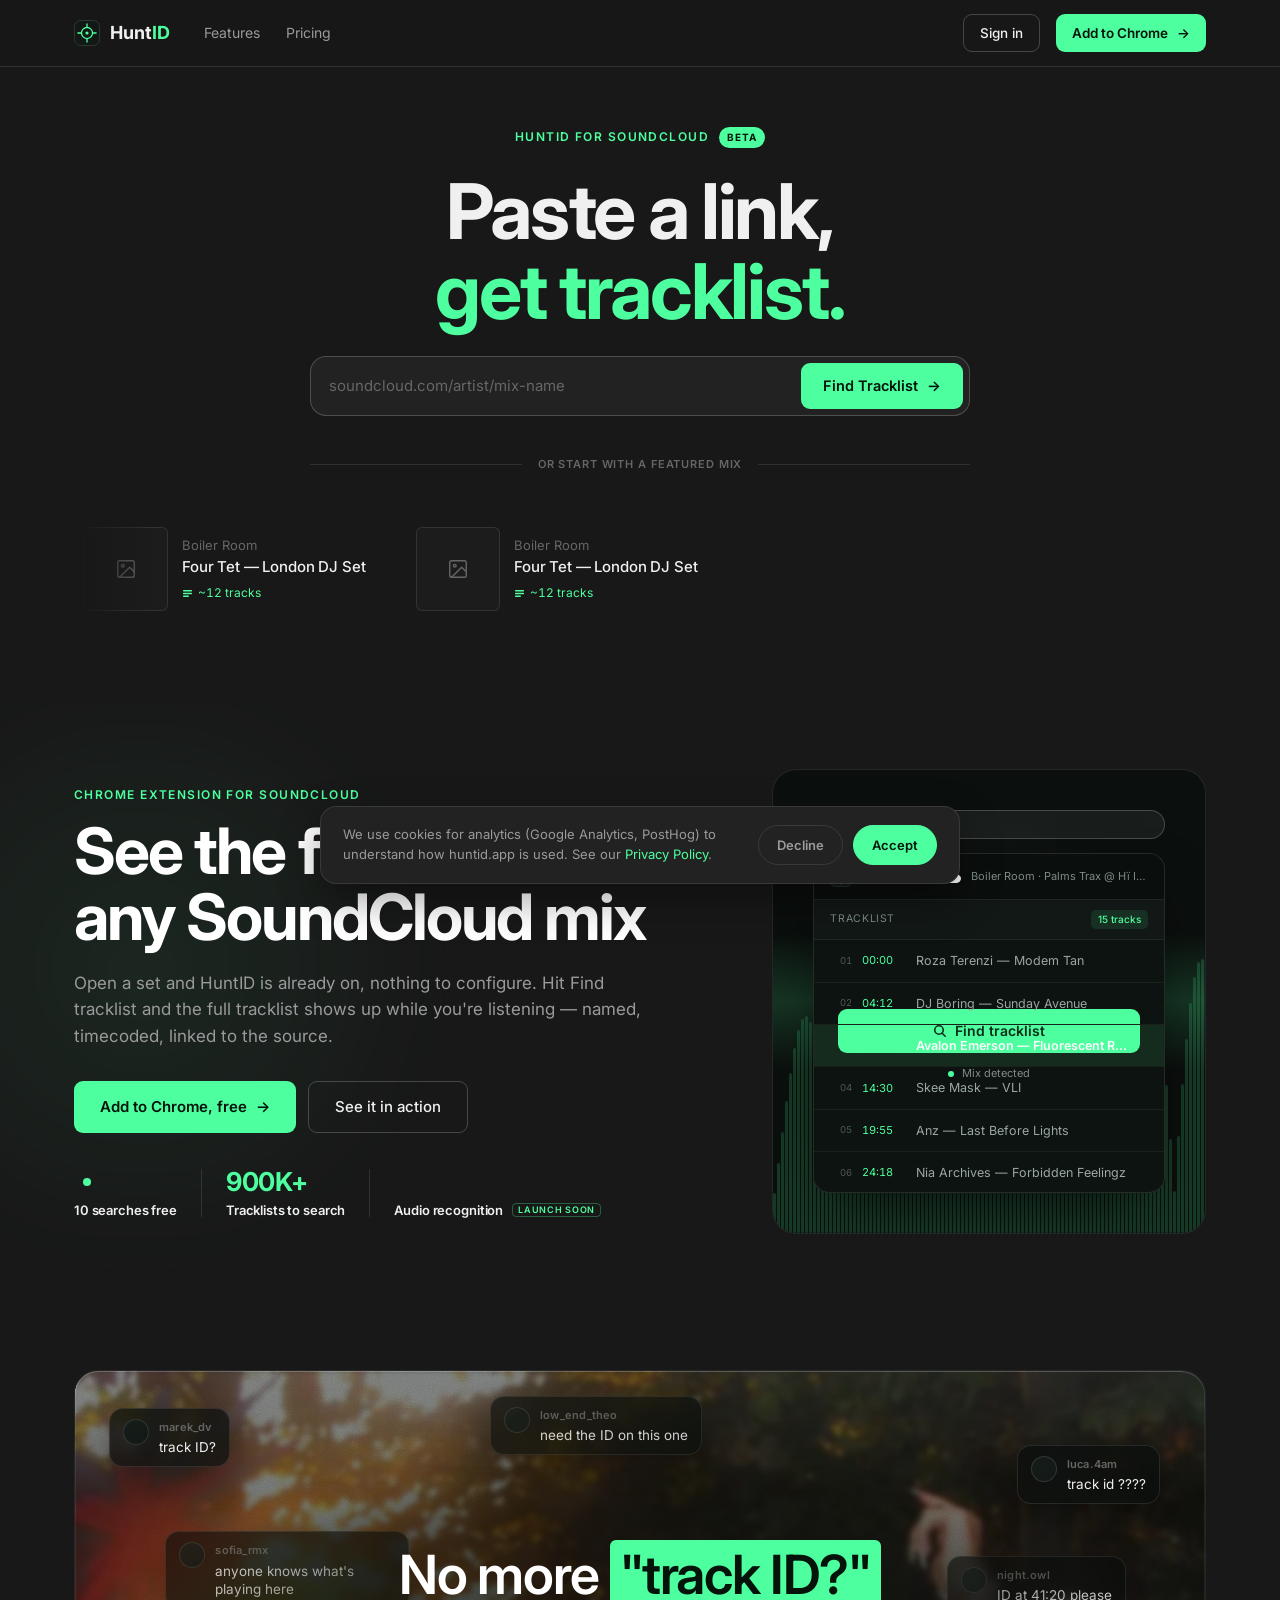
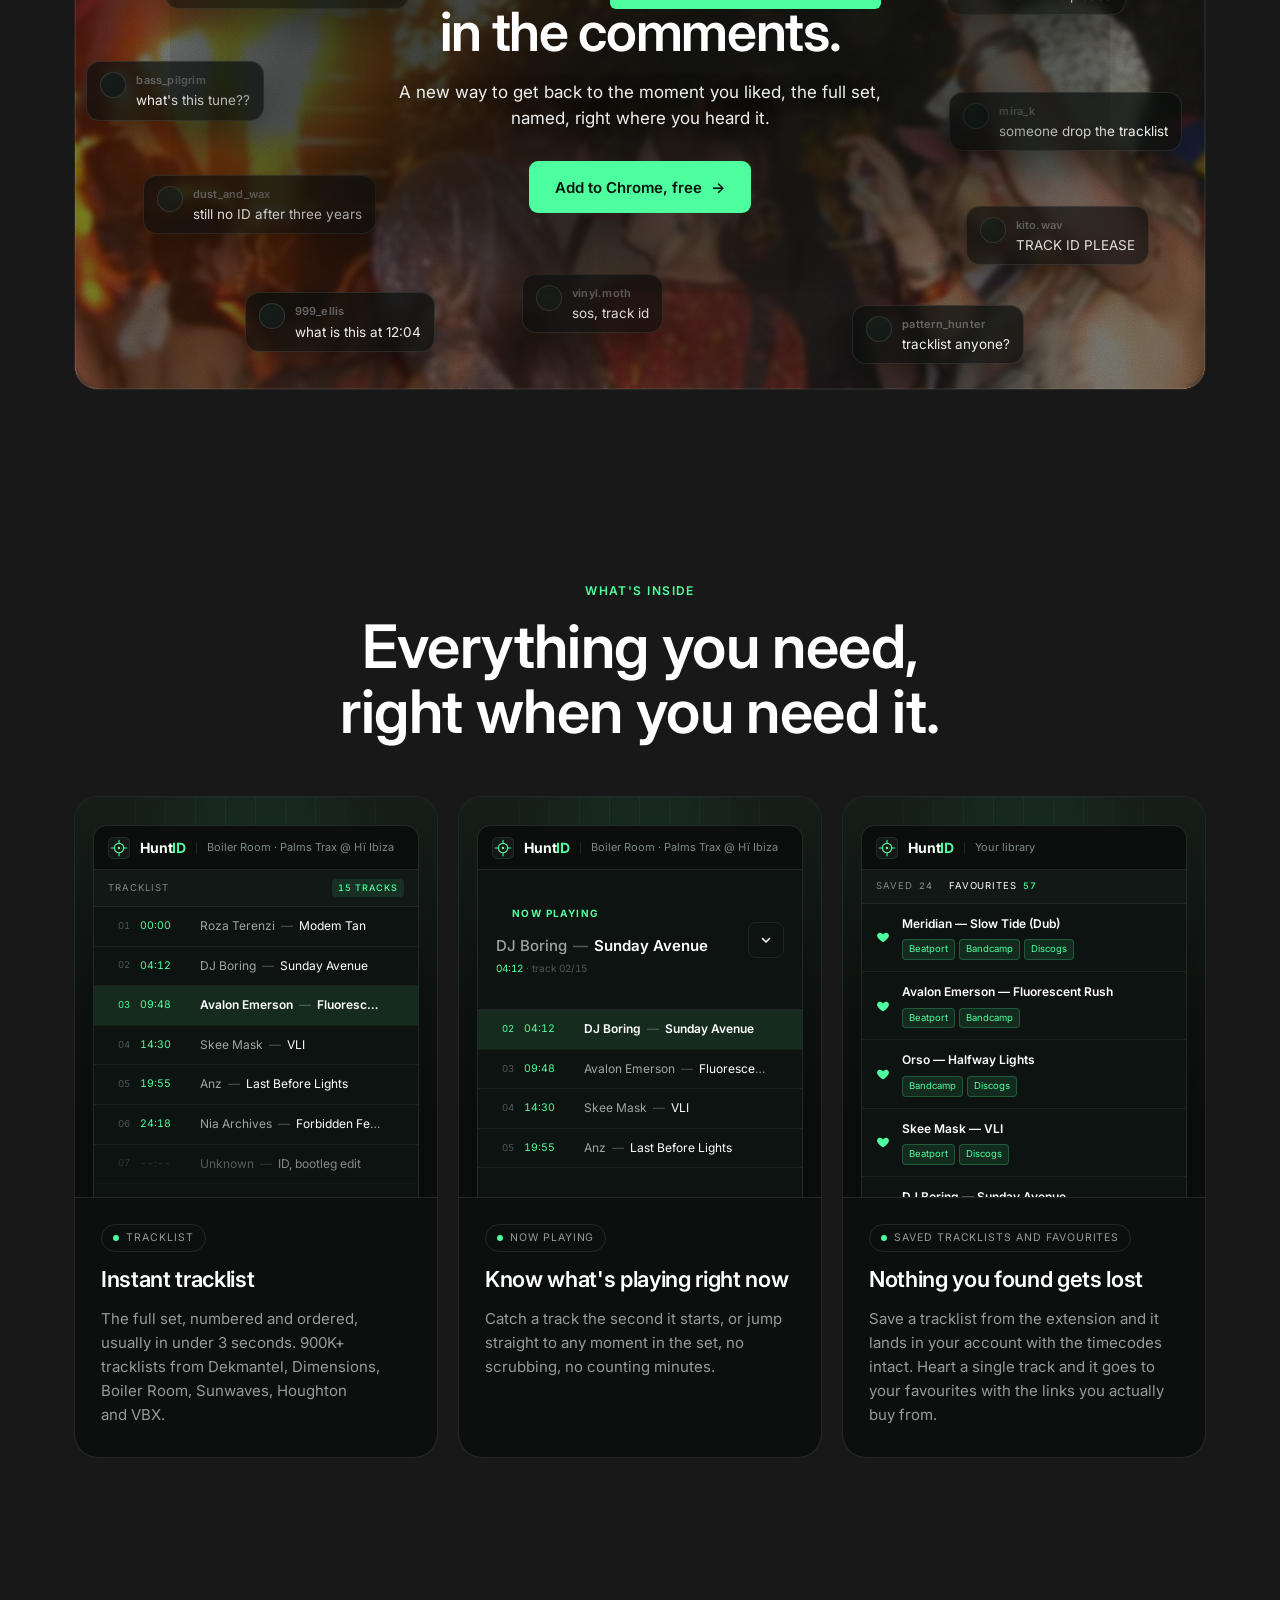
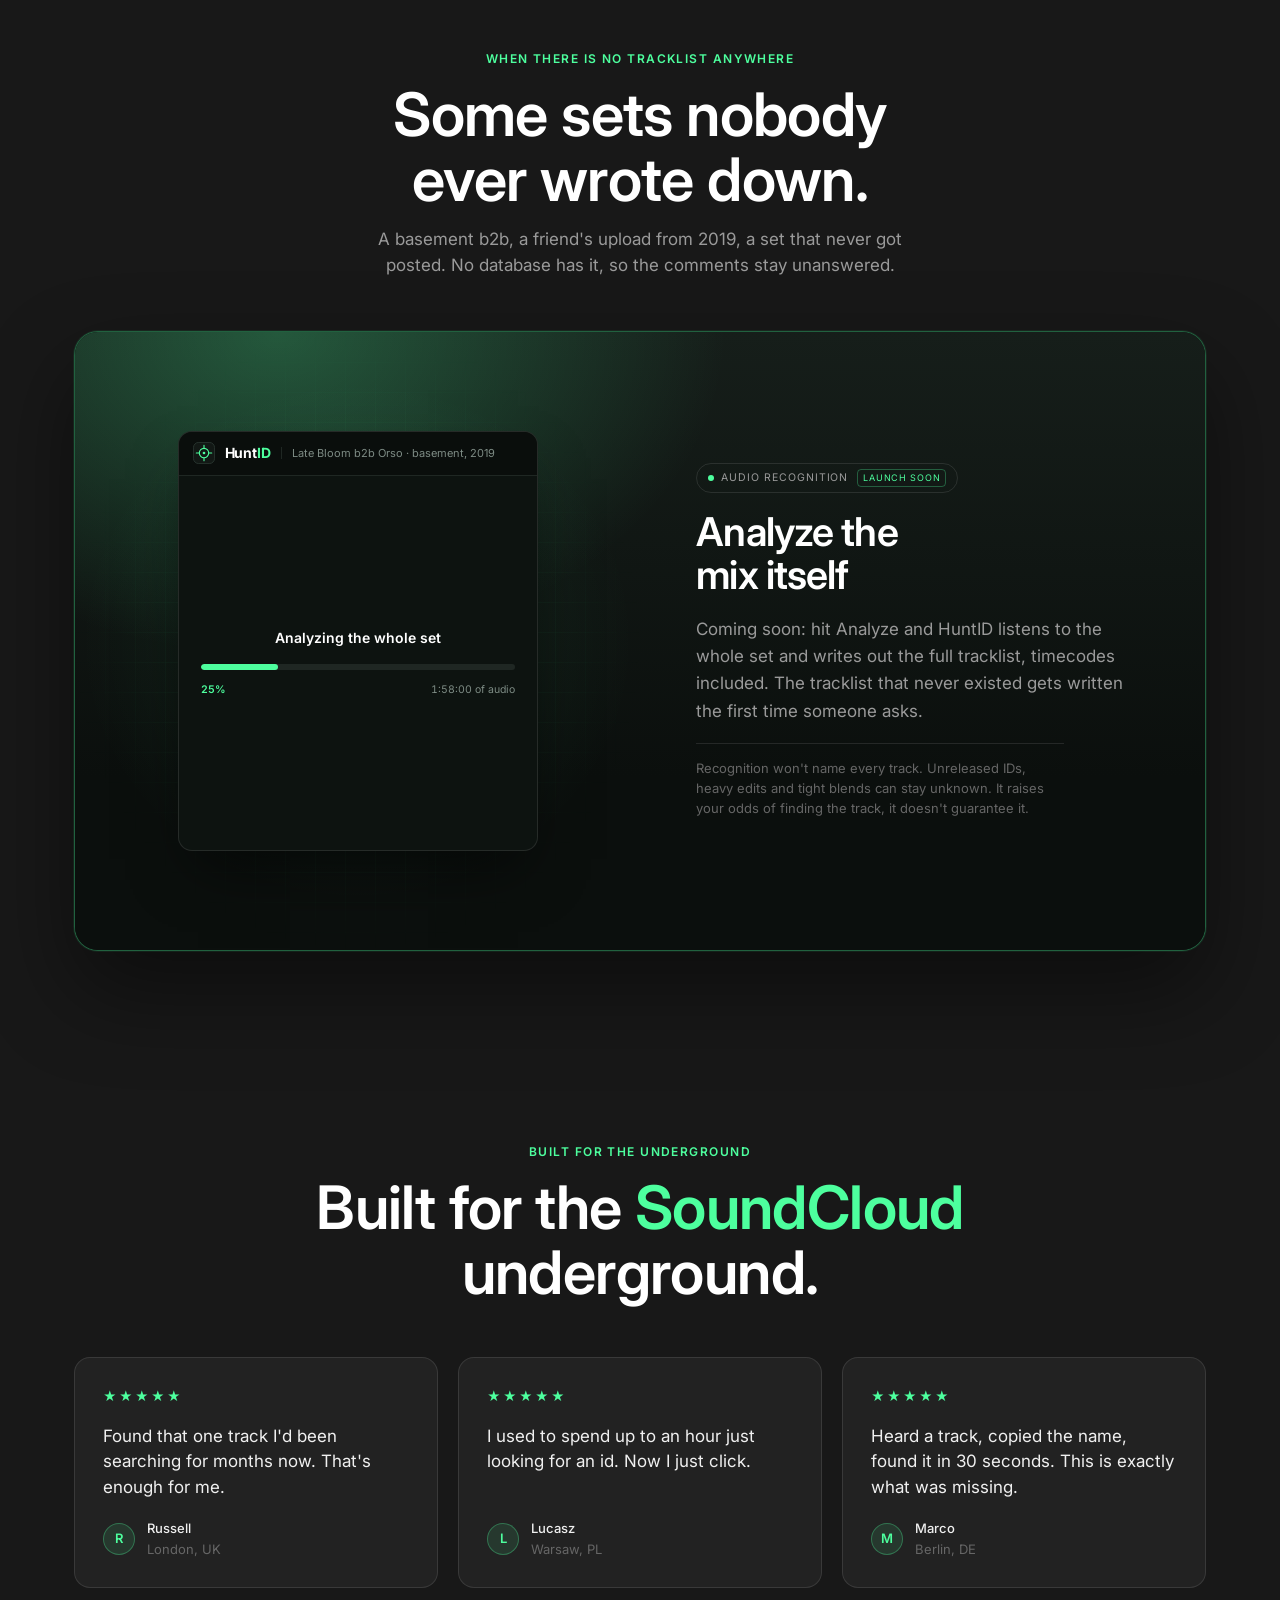
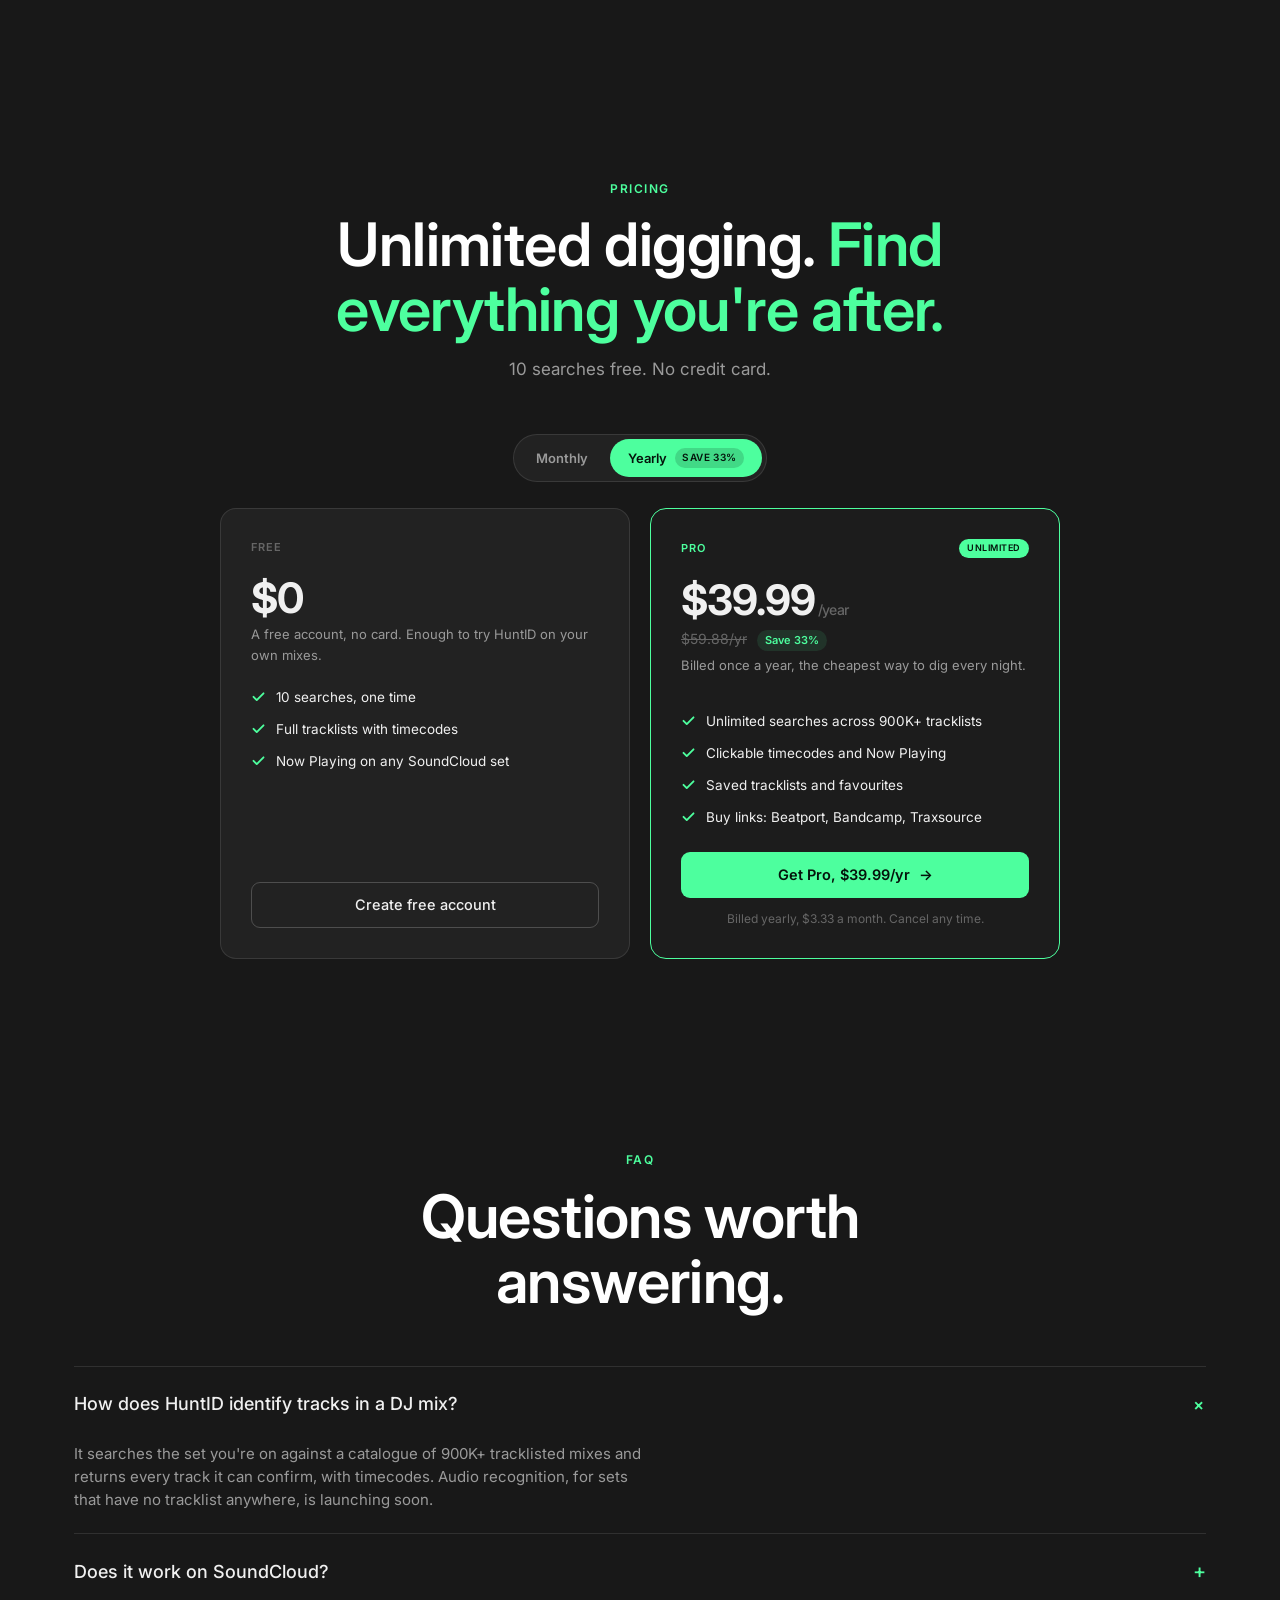
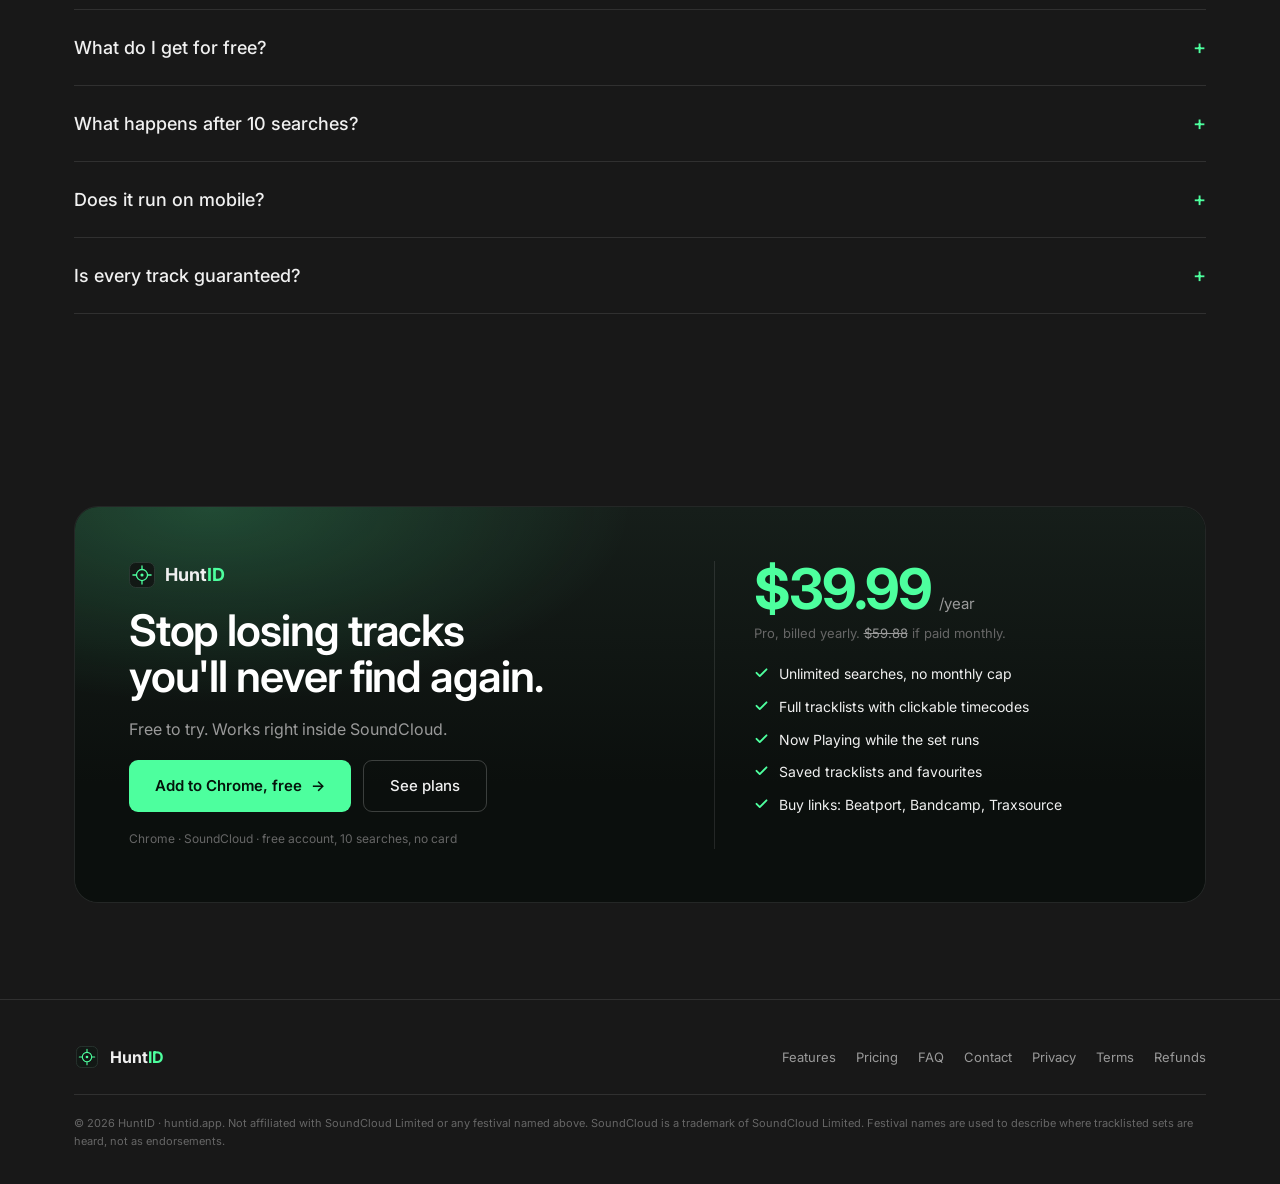
==== commit d69aa4b0: "Match the hero's extension frame to the height of the copy beside it The frame had a 620px floor, so" ====
--- a/index.html
+++ b/index.html
@@ -602,7 +602,7 @@
   .hero { padding: 64px 0 40px; position: relative; overflow: hidden; }
   .hero-glow { position: absolute; left: -14%; top: -10%; width: 640px; height: 640px; background: radial-gradient(circle, color-mix(in srgb, var(--accent) 7%, transparent), transparent 68%); filter: blur(20px); pointer-events: none; z-index: -1; }
   .hero-grid { display: grid; grid-template-columns: 1.2fr .8fr; gap: 48px; align-items: stretch; }
-  .hero-copy { display: flex; flex-direction: column; justify-content: center; min-height: var(--h-lg); }
+  .hero-copy { display: flex; flex-direction: column; justify-content: center; }
   .hero-copy h1 { font-size: clamp(42px, 5.2vw, 64px); line-height: 1.03; letter-spacing: -.03em; font-weight: 700; color: var(--text-strong); }
   .hero-copy .lede { margin-top: 20px; }
   .hero-copy .ctas { margin-top: 32px; }
@@ -623,7 +623,7 @@
   .eq-viz i { width: 5px; border-radius: 2px; background: var(--accent); animation: eqviz 1.3s ease-in-out infinite; }
   @keyframes eqviz { 0%, 100% { height: 22%; } 50% { height: 100%; } }
 
-  .flow-frame { background: var(--app-bg); border-radius: var(--r-lg); padding: 40px; position: relative; overflow: hidden; border: 1px solid var(--line); display: flex; align-items: center; justify-content: center; min-height: var(--h-lg); }
+  .flow-frame { background: var(--app-bg); border-radius: var(--r-lg); padding: 40px; position: relative; overflow: hidden; border: 1px solid var(--line); display: flex; align-items: center; justify-content: center; }
   .flow-frame::before { content: ""; position: absolute; inset: 0; background: radial-gradient(ellipse 50% 60% at 50% 50%, rgba(255,255,255,.04), transparent 70%); }
   .flow-frame::after { content: ""; position: absolute; inset: 0; background-image: linear-gradient(rgba(255,255,255,.05) 1px, transparent 1px), linear-gradient(90deg, rgba(255,255,255,.05) 1px, transparent 1px); background-size: 40px 40px; -webkit-mask-image: radial-gradient(ellipse at center, #000 0%, transparent 70%); mask-image: radial-gradient(ellipse at center, #000 0%, transparent 70%); opacity: .8; }
   .hero-waves { position: absolute; left: 0; right: 0; bottom: 0; height: 45%; display: flex; align-items: flex-end; justify-content: space-between; gap: 1px; pointer-events: none; opacity: .18; z-index: 1; }
@@ -672,8 +672,7 @@
 
   @media (max-width: 960px) {
     .hero-grid { grid-template-columns: 1fr; }
-    .hero-copy { min-height: 0; }
-    .flow-frame { min-height: 0; padding: 26px; }
+    .flow-frame { padding: 26px; }
   }
   @media (max-width: 960px) {
     .glass-band { min-height: 0; }
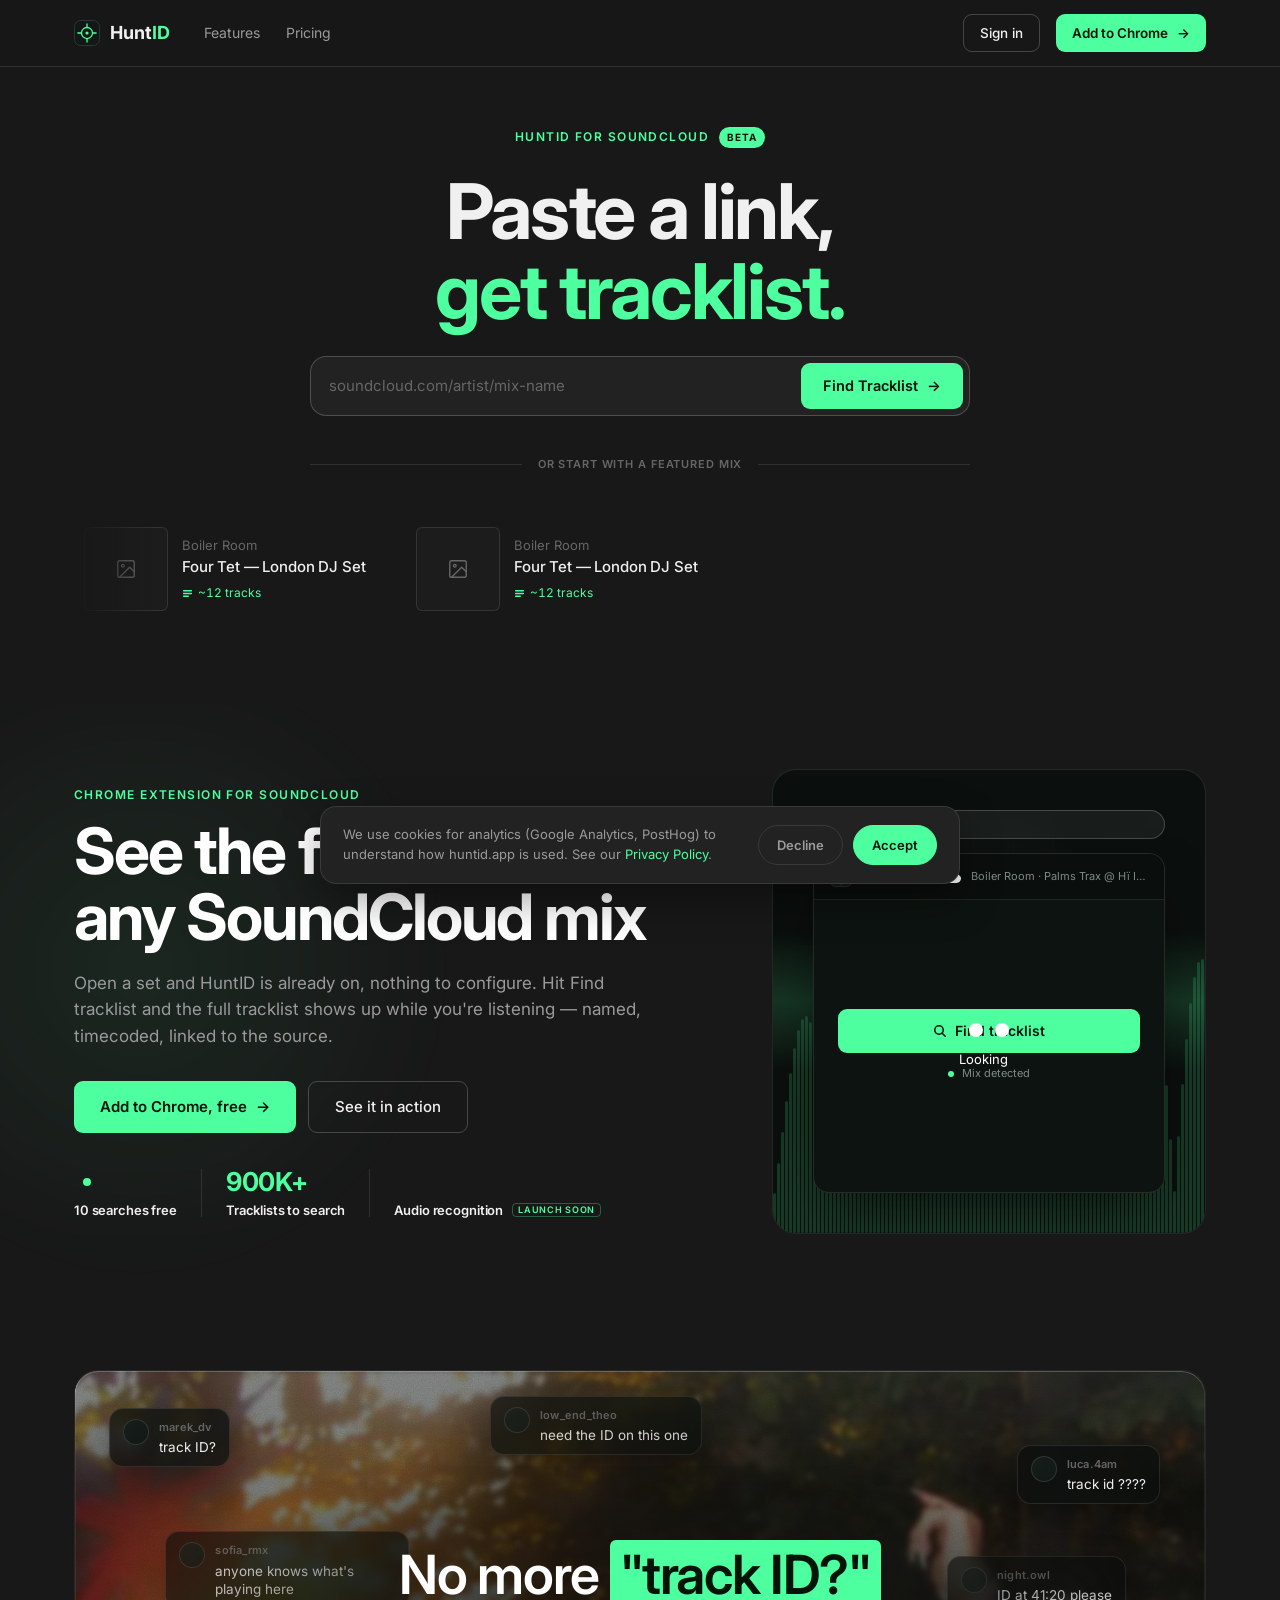
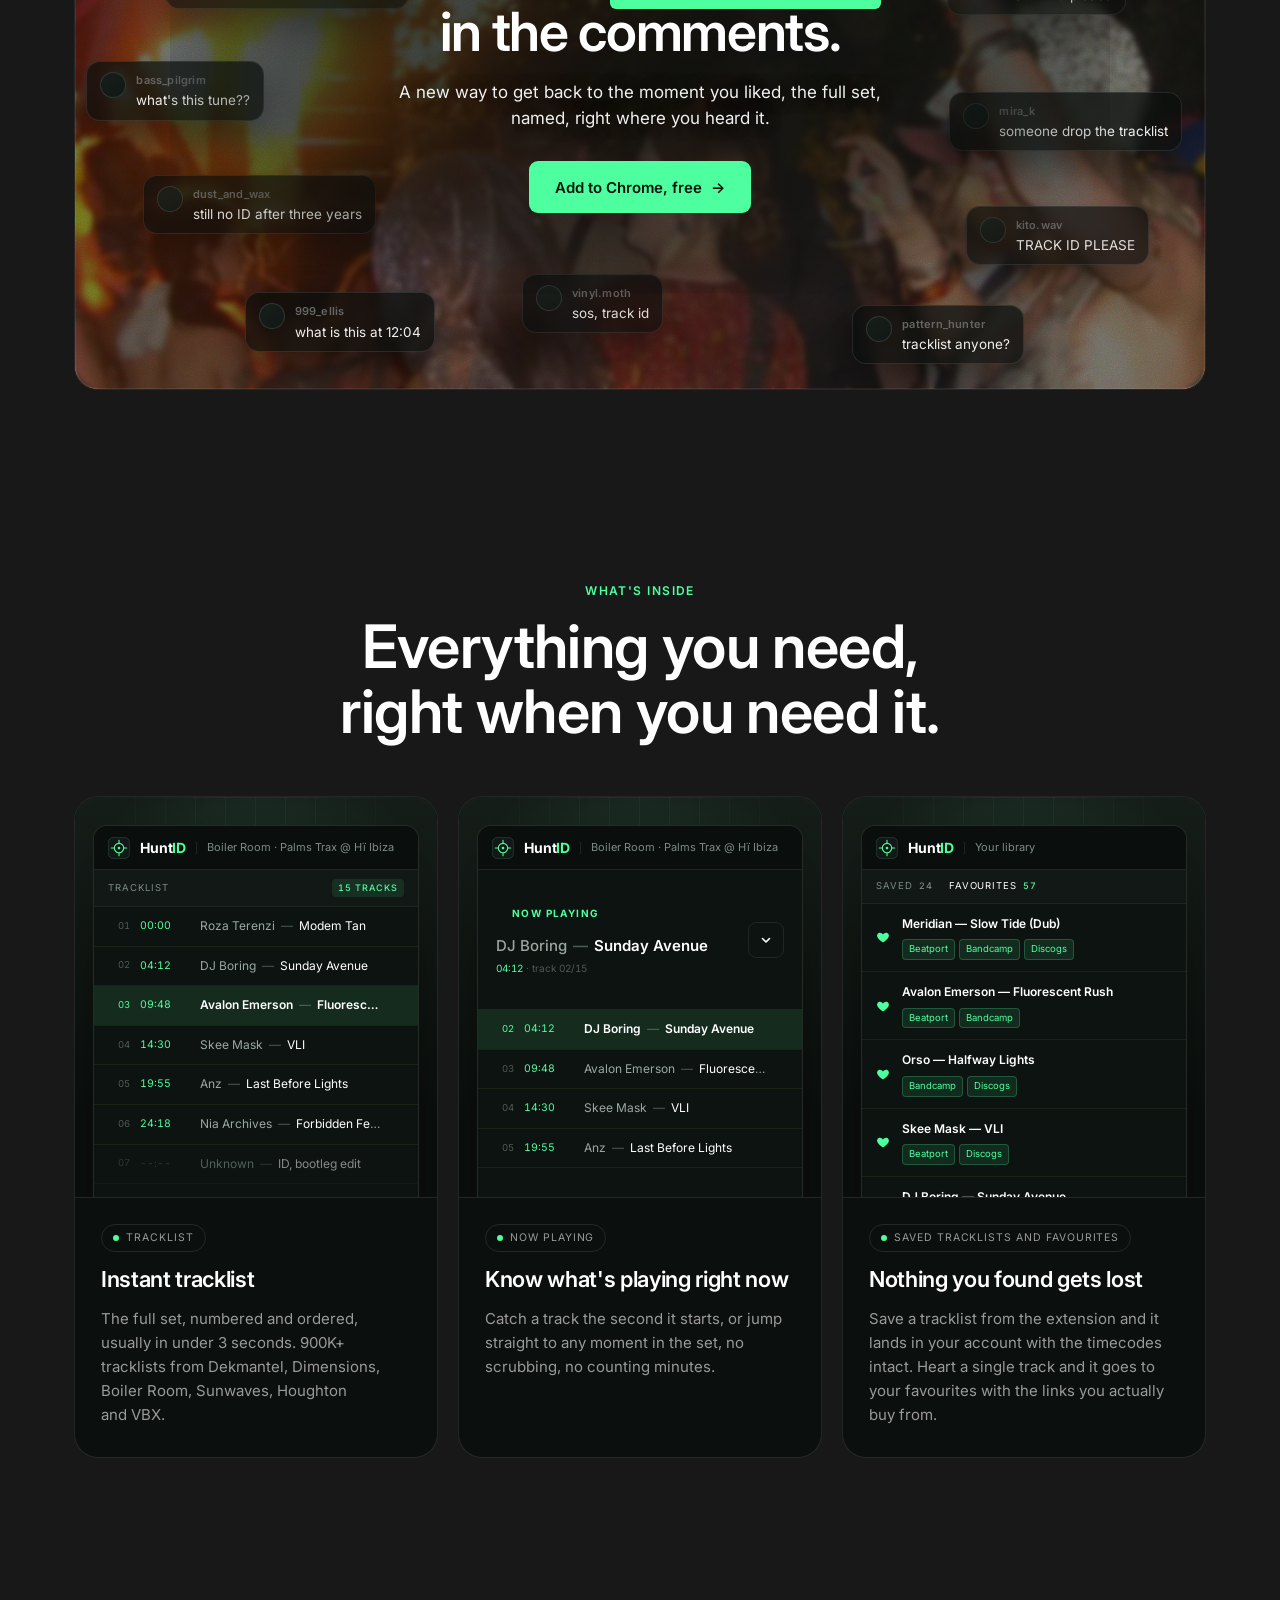
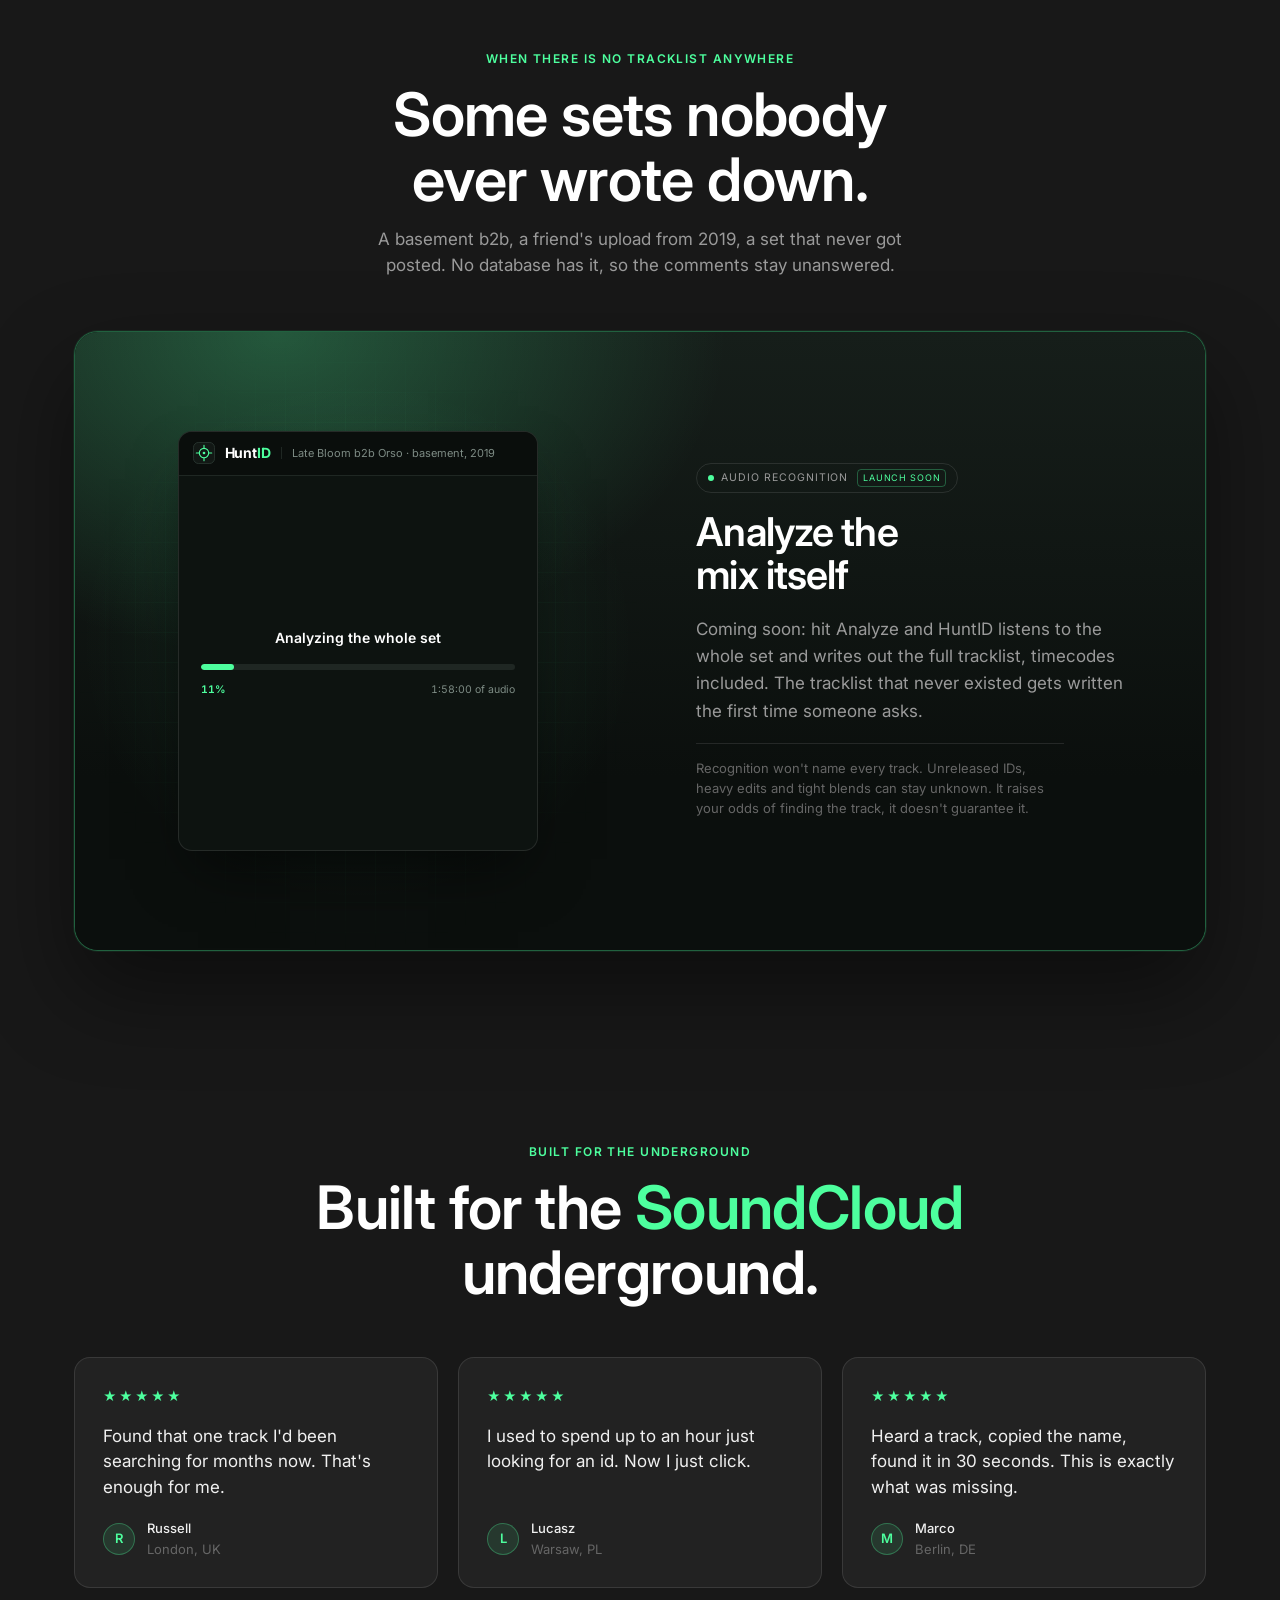
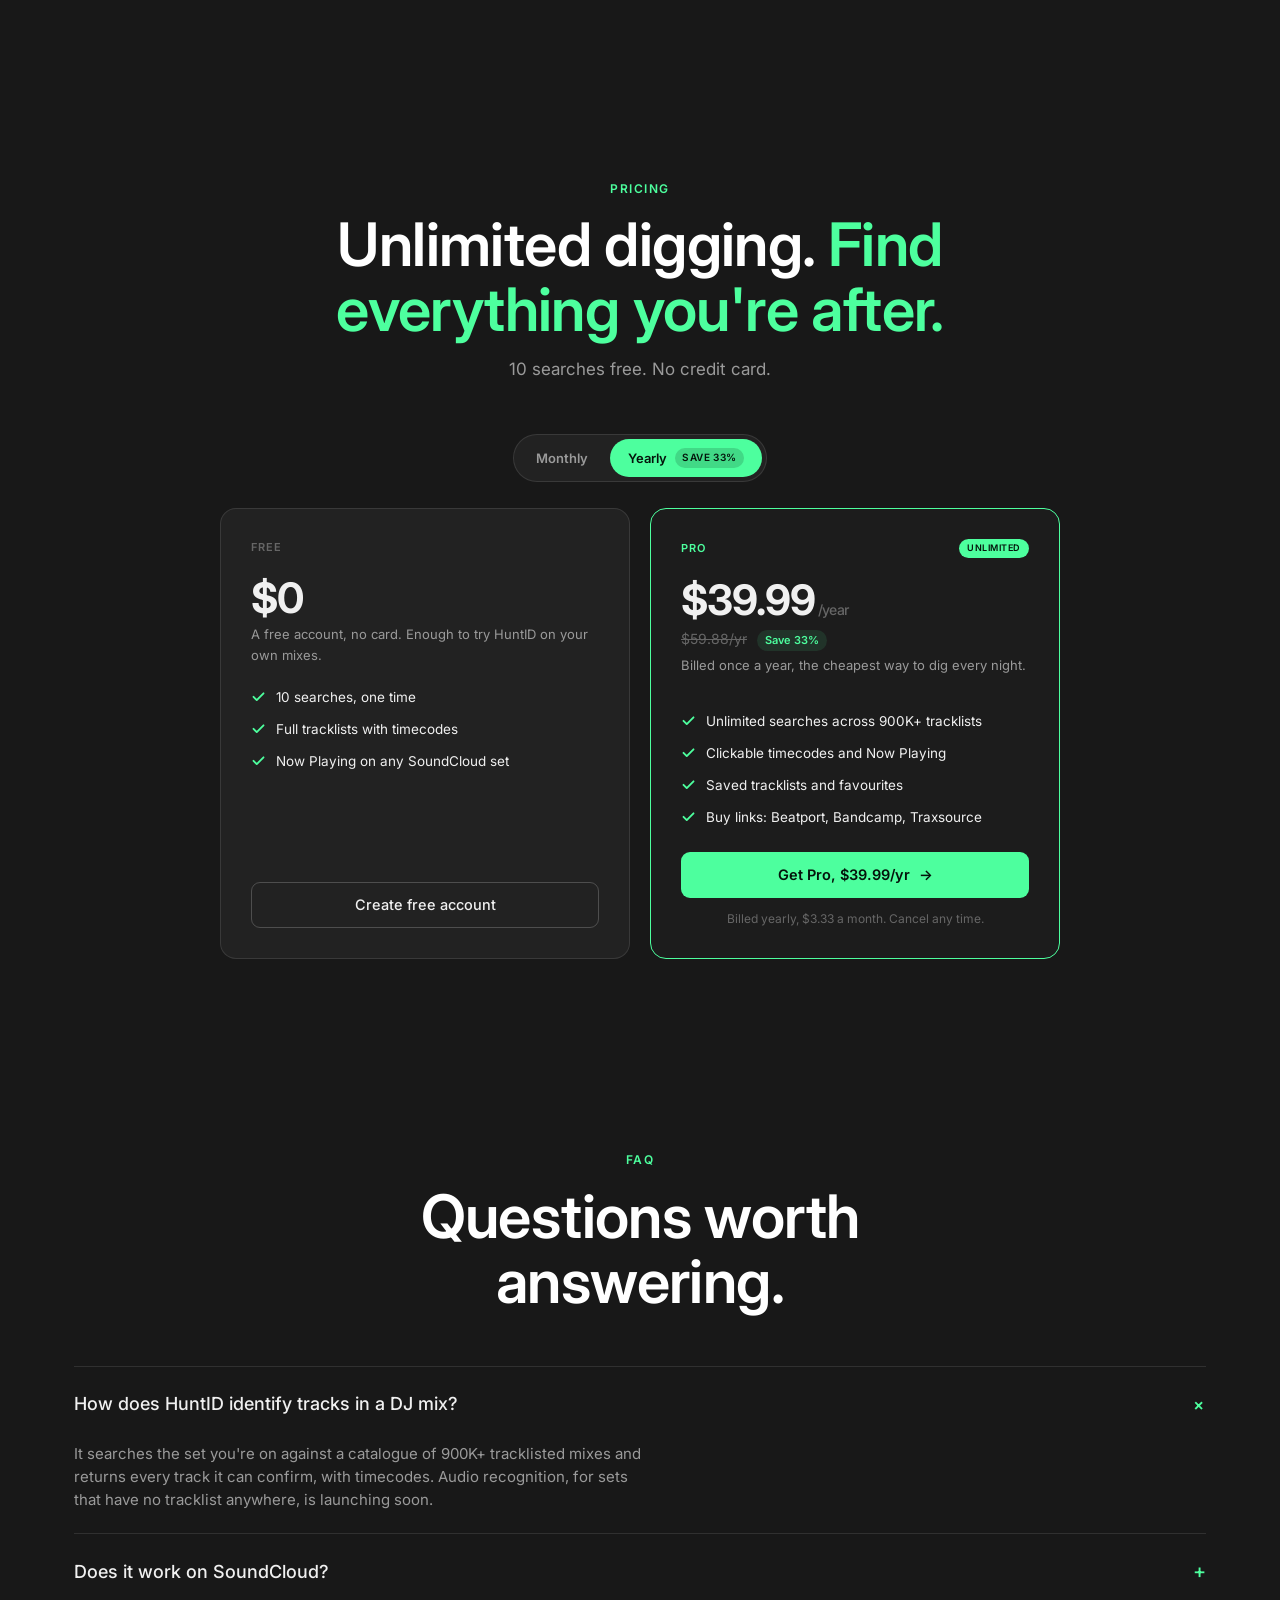
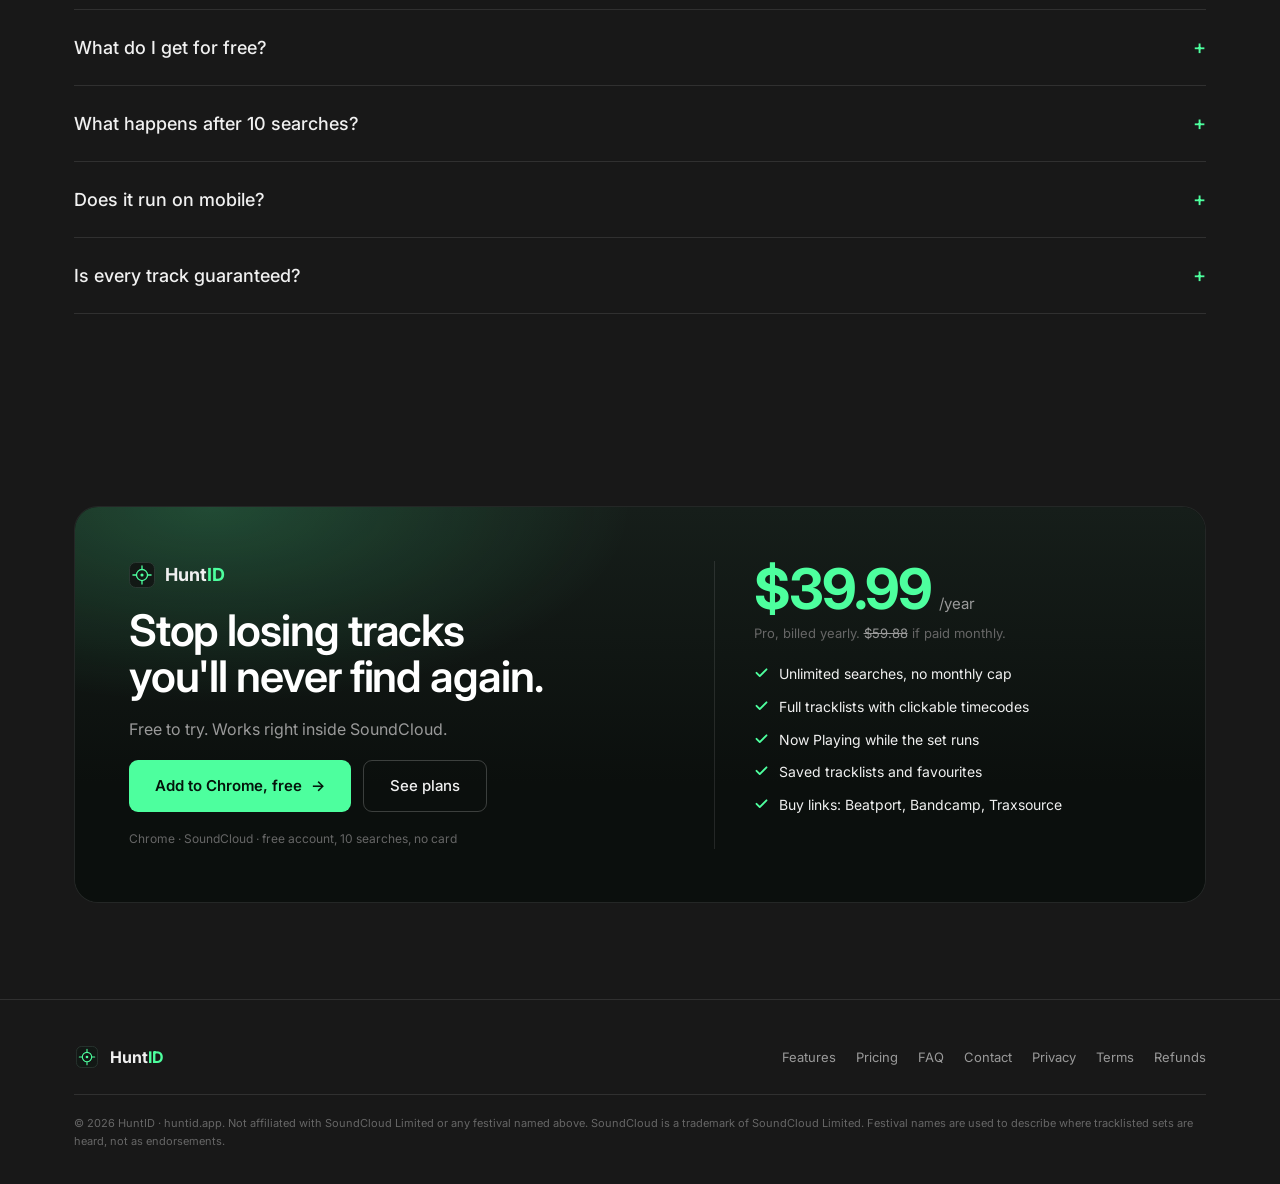
==== commit 5bf35c62: "Fit the testimonials heading on two lines Co-Authored-By: Claude Opus 5.5 <noreply@anthropic.com>" ====
--- a/index.html
+++ b/index.html
@@ -596,6 +596,7 @@
   .sh h2 { font-size: clamp(38px, 4.8vw, 60px); color: var(--text-strong); }
   .lede { color: var(--text-dim); font-size: 17px; max-width: 52ch; }
   .sh .lede { margin: 14px auto 0; }
+  #proof .sh { max-width: 900px; }
   .ctas { display: flex; gap: 12px; flex-wrap: wrap; }
 
   /* ============================== hero: the extension, running on a mix */
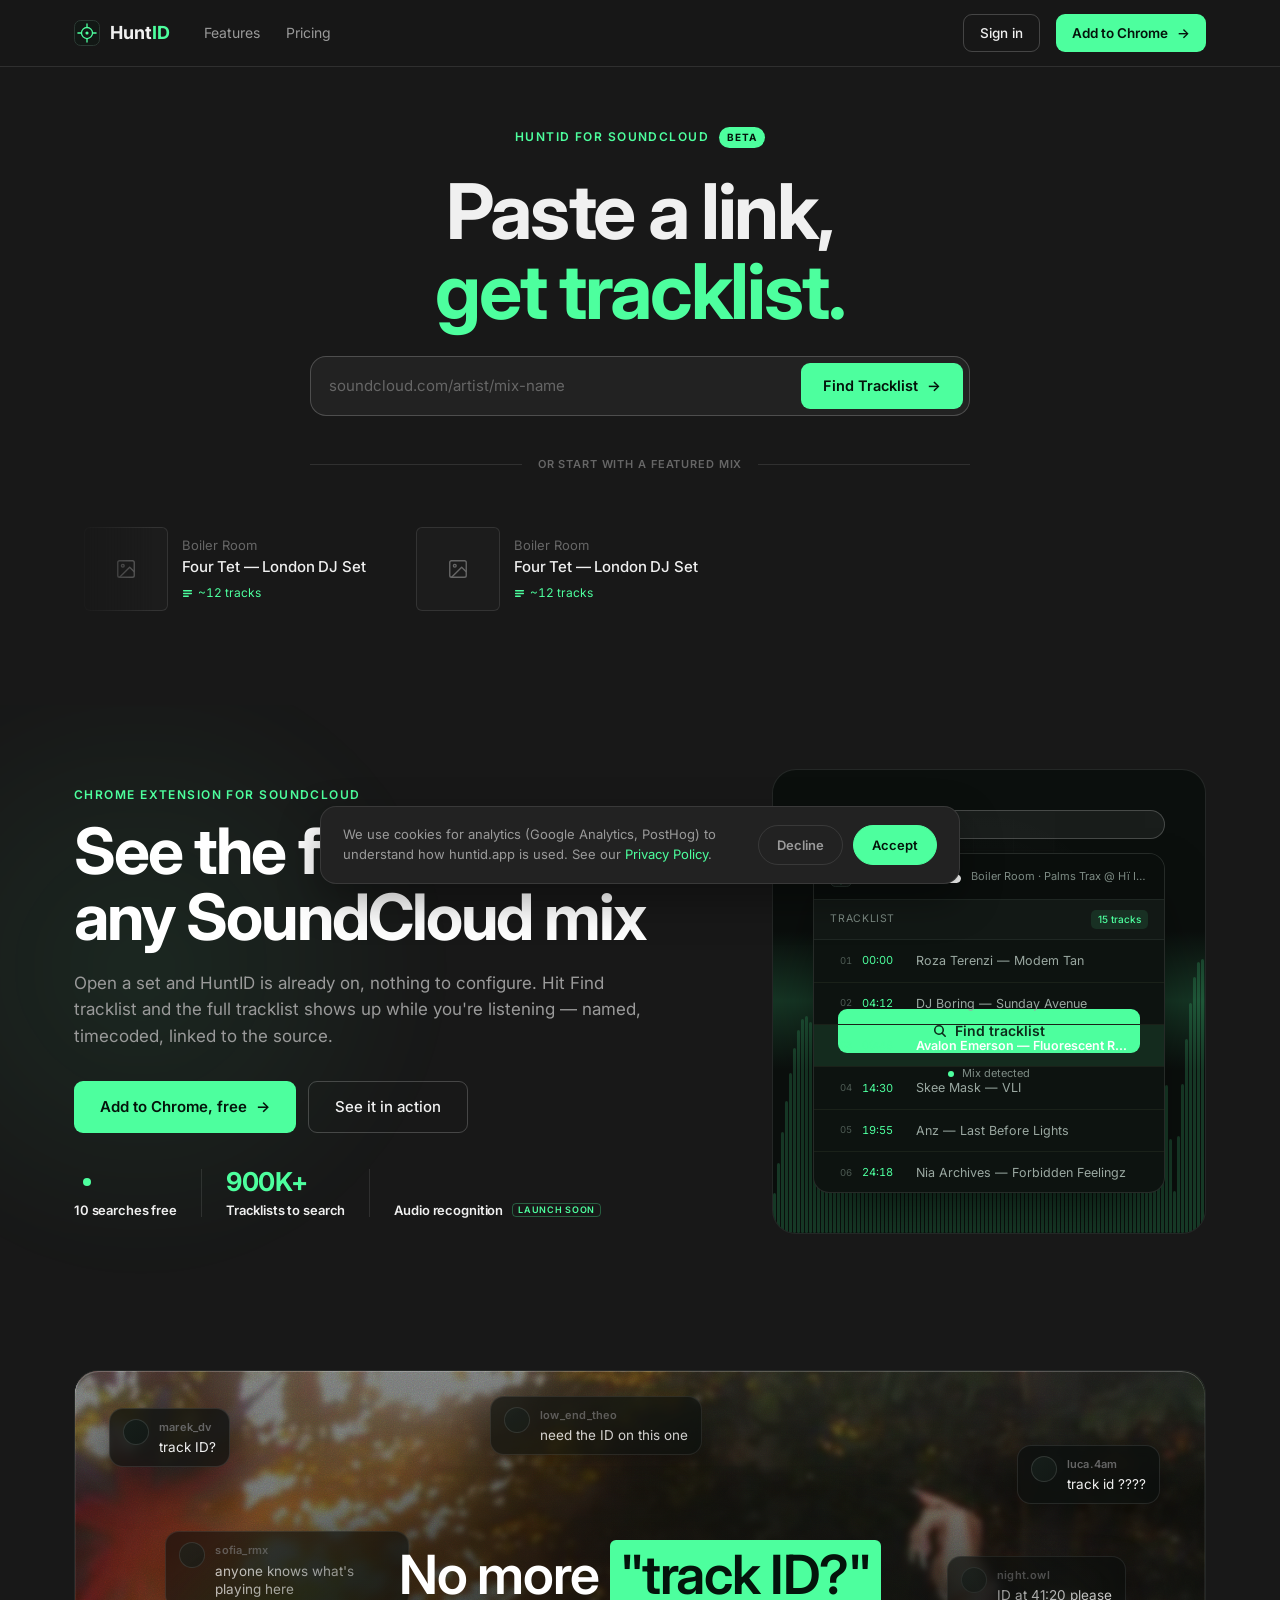
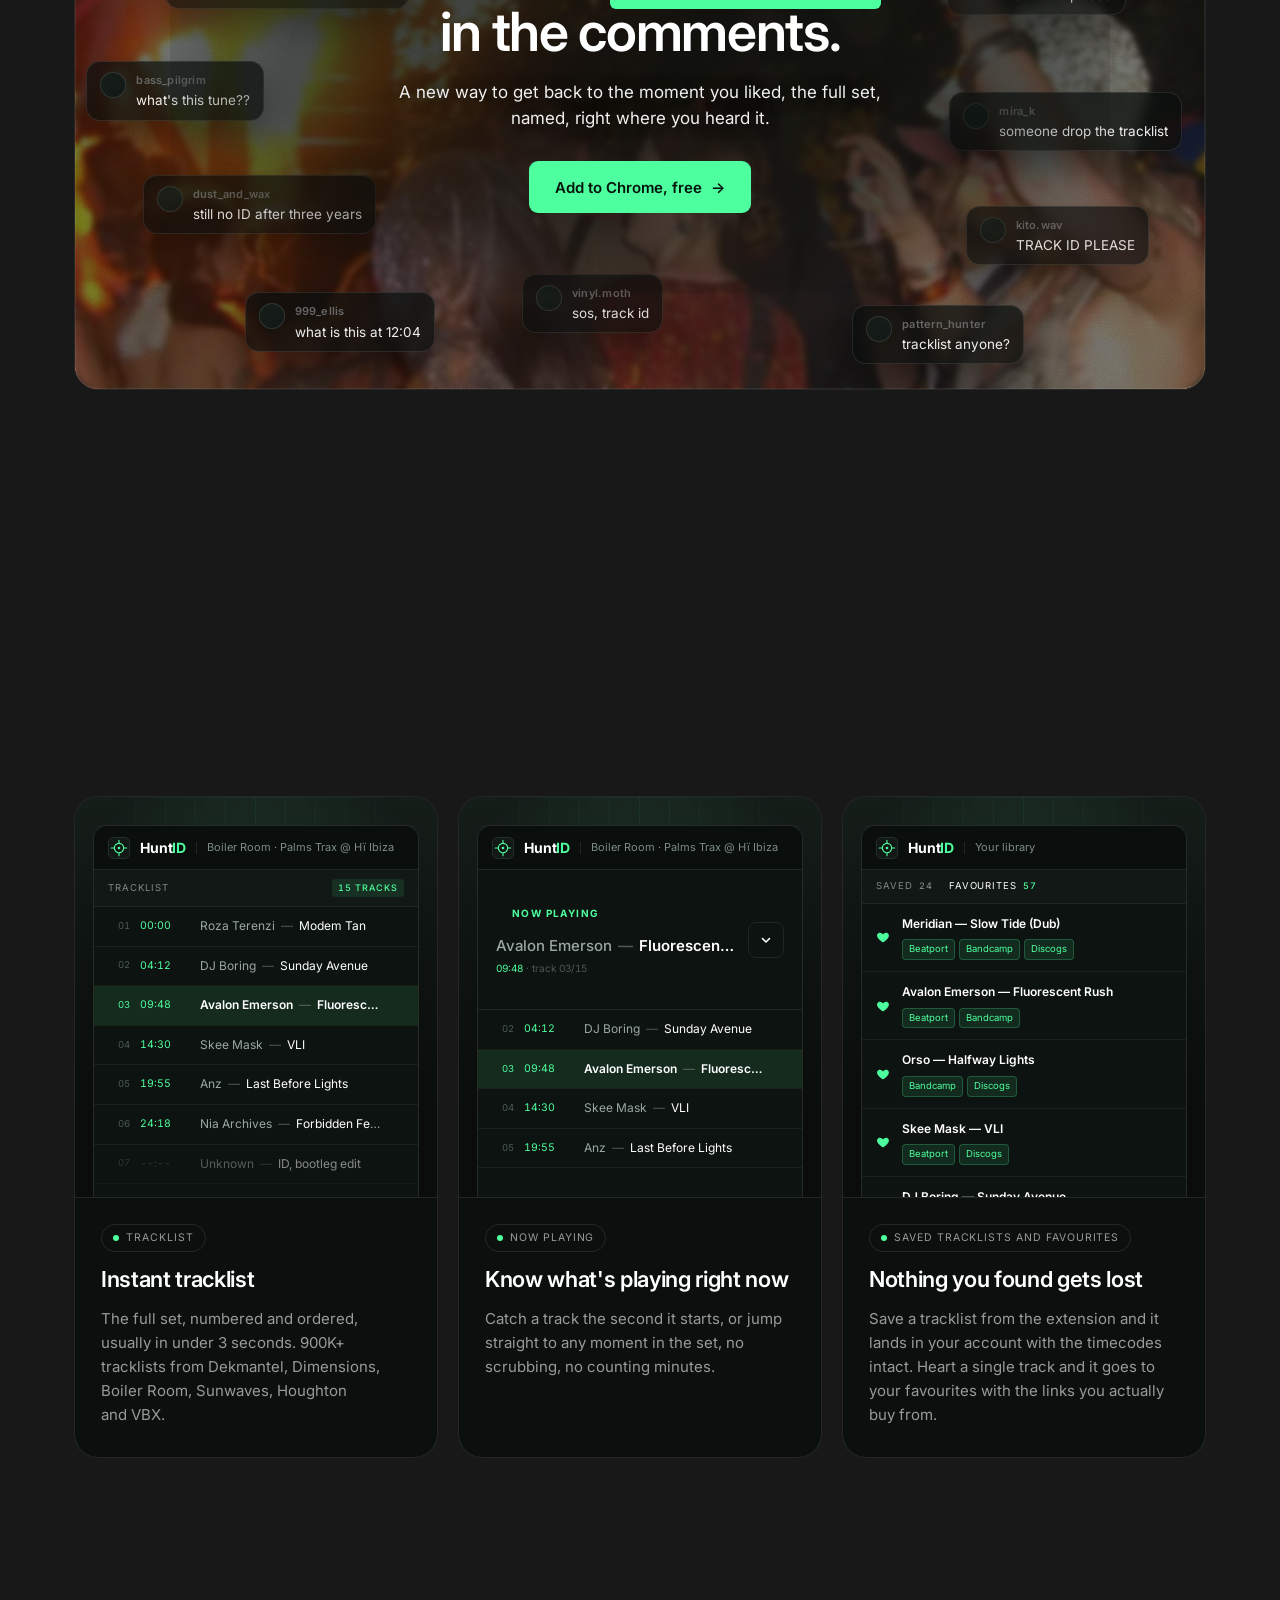
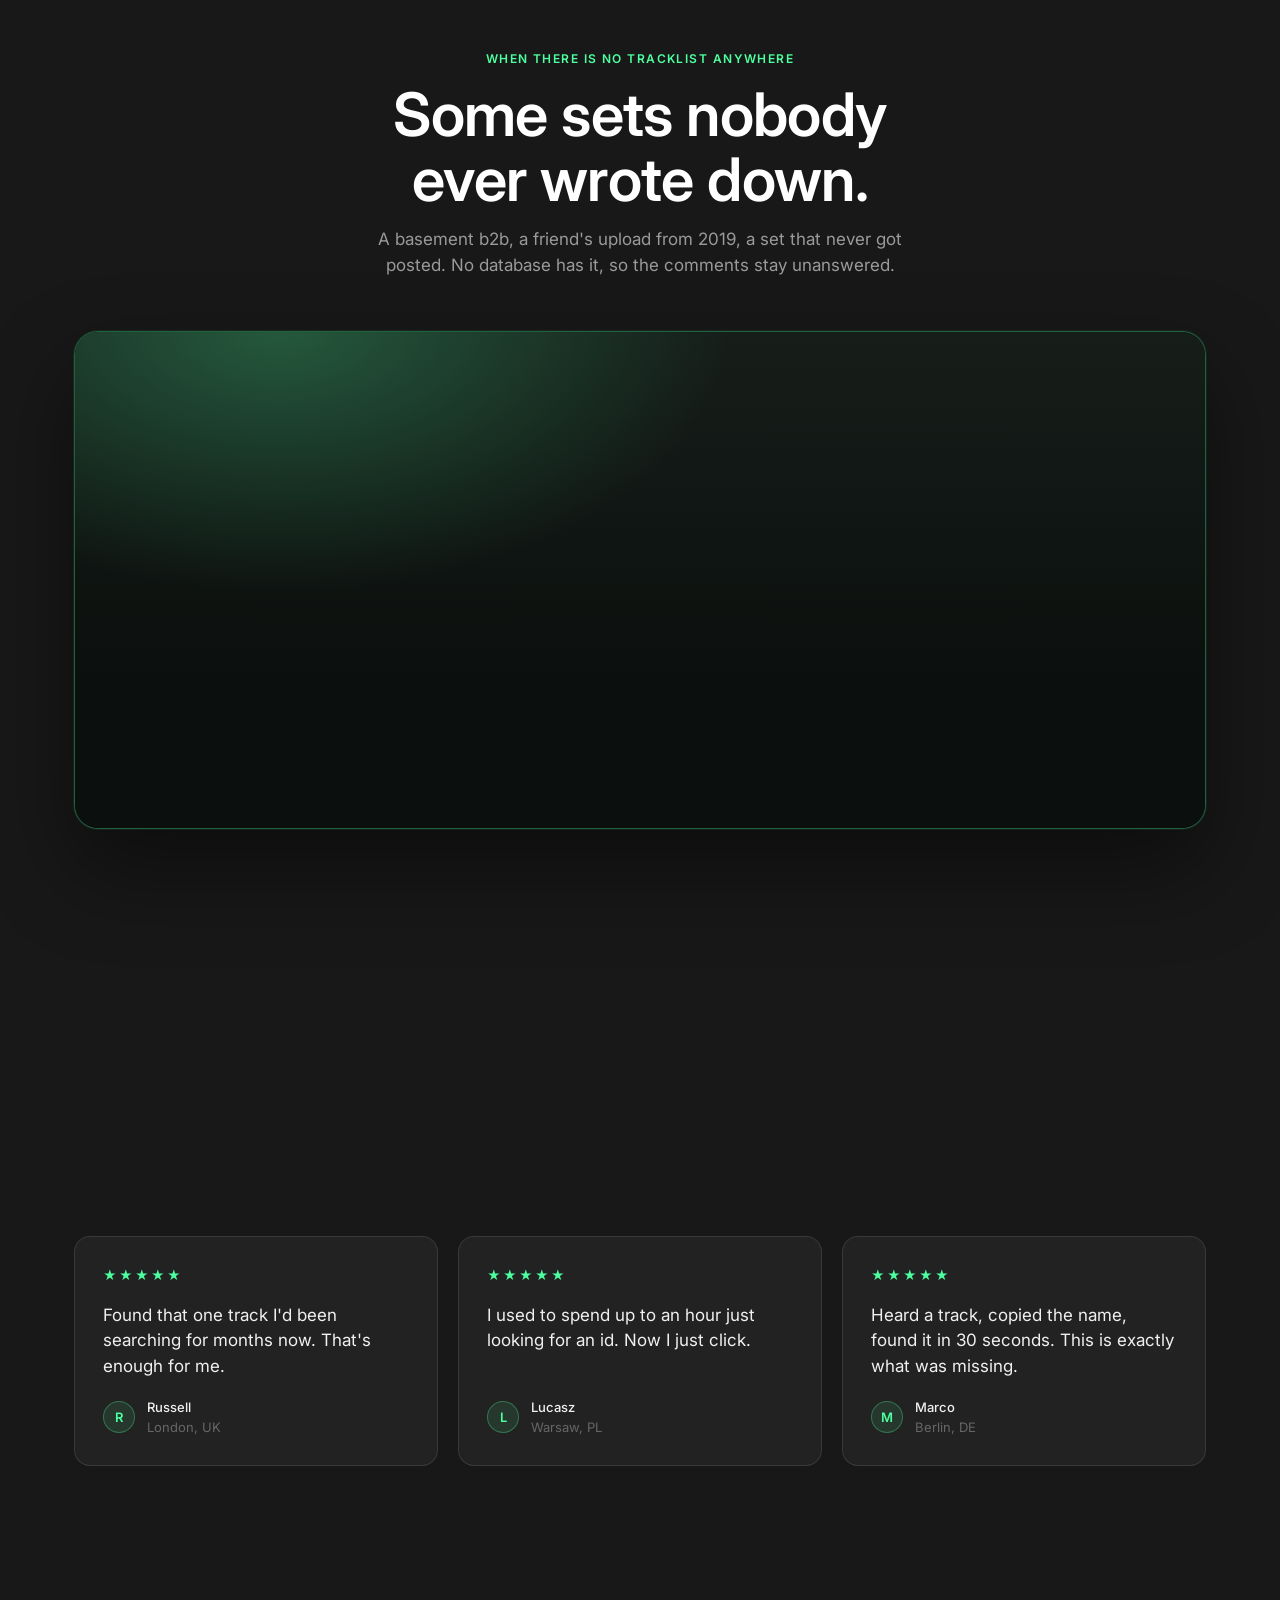
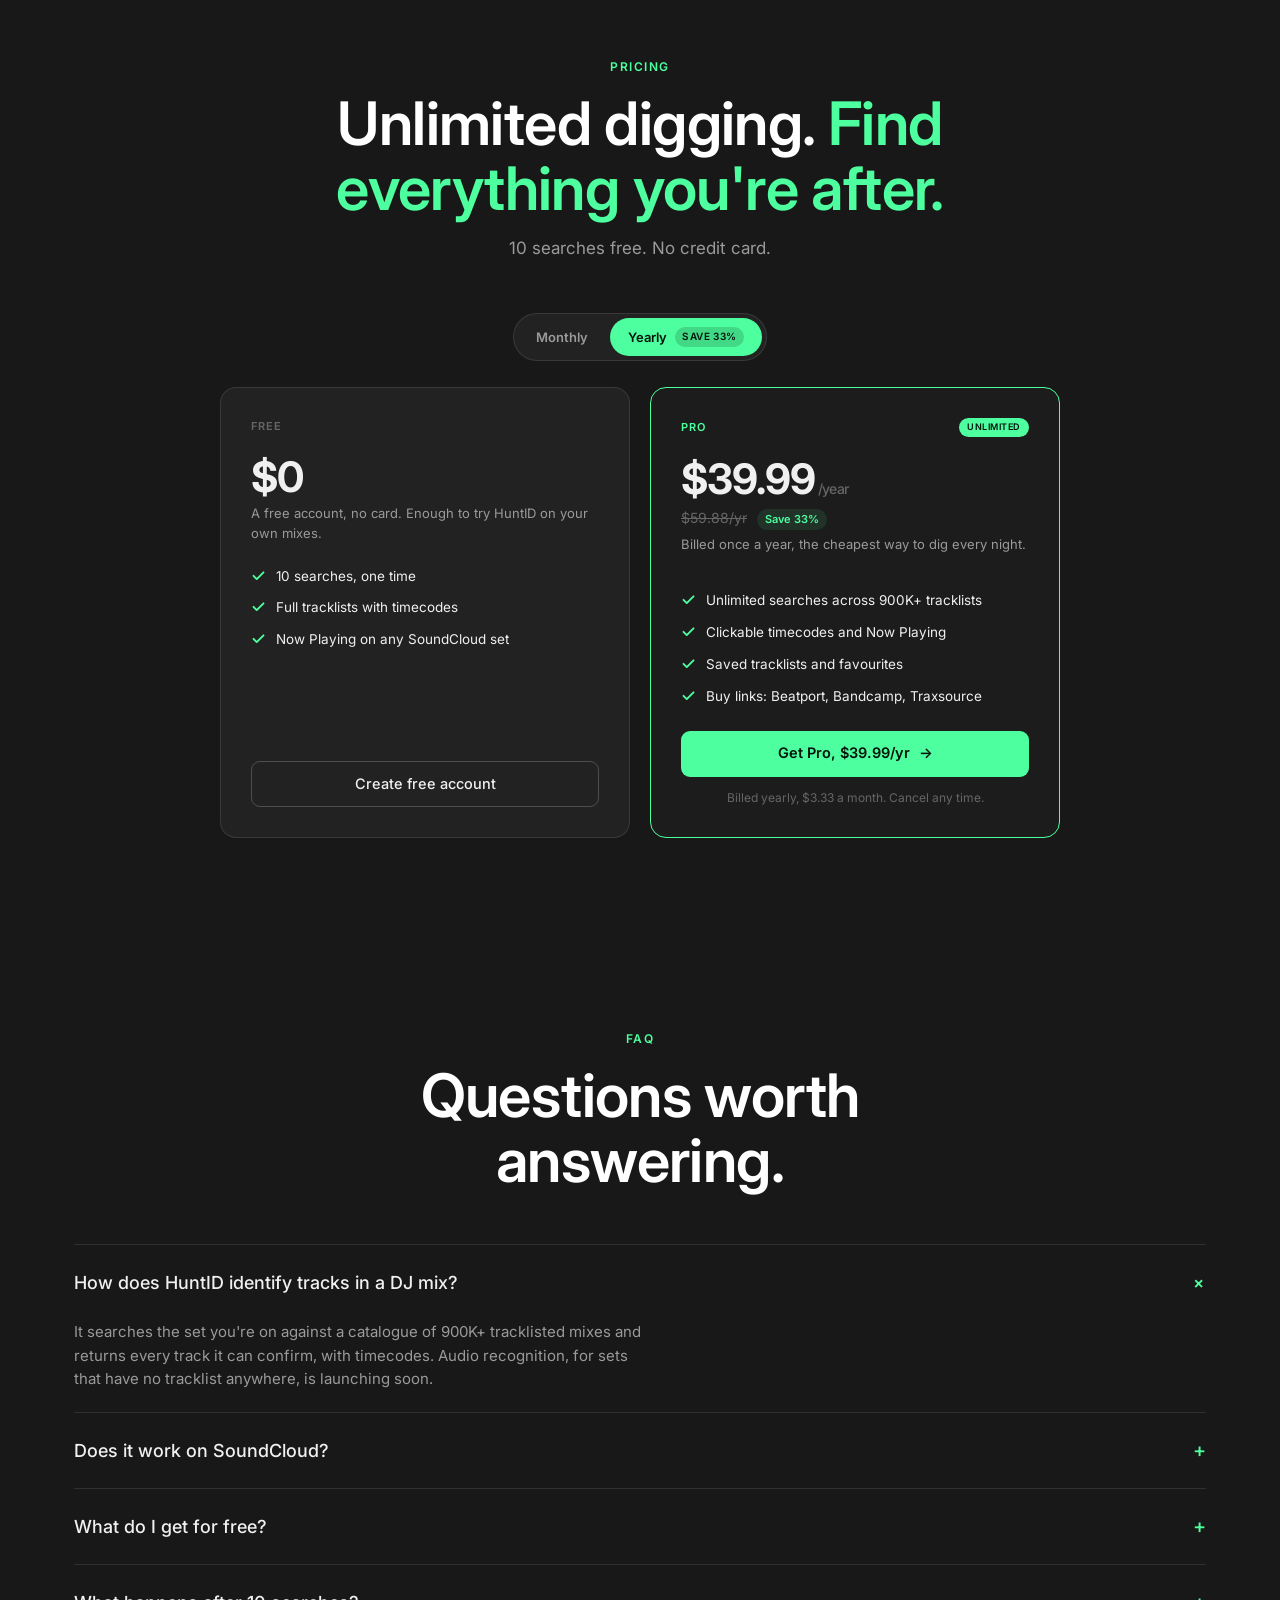
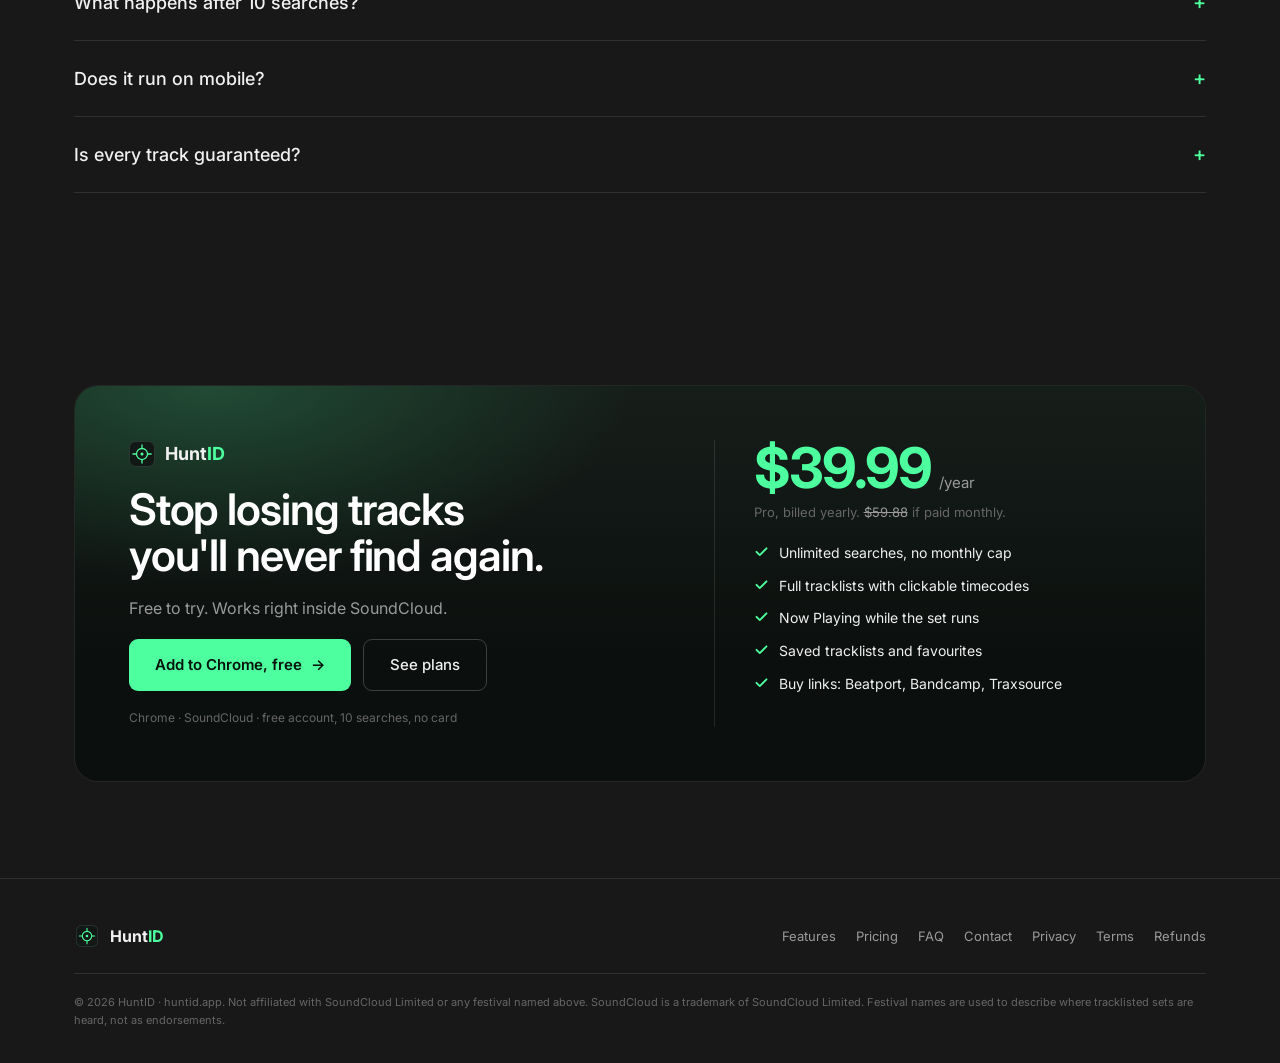
==== commit f6659611: "Tighten the audio recognition block around its popup Drop the 620px floor and trim the padding, so t" ====
--- a/index.html
+++ b/index.html
@@ -761,14 +761,14 @@
   @keyframes xpheart{ 0%{ transform:scale(.6) }60%{ transform:scale(1.25) }100%{ transform:scale(1) } }
   .xp-buy{ display:flex;gap:4px;margin-top:6px }
   .xp-buy span{ font-size:9.5px;color:var(--accent);background:var(--accent-soft);border:1px solid color-mix(in srgb, var(--accent) 22%, transparent);border-radius:4px;padding:2px 6px }
-  .feat-row{ position:relative;display:grid;grid-template-columns:1fr 1fr;align-items:stretch;min-height:var(--h-lg);border:1px solid var(--line);border-radius:var(--r-lg);overflow:hidden;background:var(--app-bg) }
+  .feat-row{ position:relative;display:grid;grid-template-columns:1fr 1fr;align-items:stretch;border:1px solid var(--line);border-radius:var(--r-lg);overflow:hidden;background:var(--app-bg) }
   .feat-row::before{ content:"";position:absolute;inset:0;z-index:0;background:radial-gradient(ellipse 58% 74% at 78% 12%,color-mix(in srgb, var(--accent) 16%, transparent),transparent 64%),linear-gradient(180deg,var(--app-panel-2) 0%,var(--app-bg) 70%) }
   .feat-row:nth-child(even)::before{ background:radial-gradient(ellipse 58% 74% at 22% 12%,color-mix(in srgb, var(--accent) 16%, transparent),transparent 64%),linear-gradient(180deg,var(--app-panel-2) 0%,var(--app-bg) 70%) }
   .feat-row:nth-child(even) .feat-copy{ order:2 }
   .feat-copy{ position:relative;z-index:2;padding:clamp(34px,4.4vw,66px);display:flex;flex-direction:column;justify-content:center;gap:18px;align-items:flex-start }
   .feat-copy h3{ color:var(--text-strong);font-size:clamp(30px,3.1vw,44px);line-height:1.1;letter-spacing:-.022em;max-width:16ch }
   .feat-copy p{ color:var(--text-dim);font-size:16px;line-height:1.6;max-width:40ch }
-  .feat-pic{ position:relative;z-index:2;display:flex;align-items:center;justify-content:center;padding:clamp(26px,3.4vw,56px);overflow:hidden }
+  .feat-pic{ position:relative;z-index:2;display:flex;align-items:center;justify-content:center;padding:clamp(26px,3vw,44px);overflow:hidden }
   .feat-pic::before{ content:"";position:absolute;inset:0;background:radial-gradient(ellipse 70% 60% at 50% 50%,color-mix(in srgb, var(--accent) 10%, transparent),transparent 70%) }
   .feat-pic::after{ content:"";position:absolute;inset:0;background-image:linear-gradient(color-mix(in srgb, var(--accent) 9%, transparent) 1px,transparent 1px),linear-gradient(90deg,color-mix(in srgb, var(--accent) 9%, transparent) 1px,transparent 1px);background-size:30px 30px;mask-image:radial-gradient(ellipse at center,#000,transparent 72%);-webkit-mask-image:radial-gradient(ellipse at center,#000,transparent 72%) }
   /* staged reveal */
@@ -778,7 +778,7 @@
   .feat-row.in h3{ opacity:1;transform:none;transition-delay:150ms }
   .feat-row.in p{ opacity:1;transform:none;transition-delay:240ms }
   .feat-row.in .feat-pic{ opacity:1;transform:none;transition-delay:320ms }
-  @media (max-width:960px){ .feat-row{ grid-template-columns:1fr;min-height:0 }.feat-row:nth-child(even) .feat-copy{ order:0 }.feat-copy{ padding:34px 26px;min-height:0 }.feat-pic{ min-height:0;padding:26px 22px } }
+  @media (max-width:960px){ .feat-row{ grid-template-columns:1fr }.feat-row:nth-child(even) .feat-copy{ order:0 }.feat-copy{ padding:34px 26px;min-height:0 }.feat-pic{ min-height:0;padding:26px 22px } }
   .glass-band{ position:relative;overflow:hidden;border:1px solid var(--line);border-radius:var(--r-lg);min-height:var(--h-lg);padding:clamp(64px,8vw,112px) clamp(24px,5vw,72px);display:flex;align-items:center;justify-content:center;text-align:center;background:var(--app-bg) }
   .gb-photo{ position:absolute;inset:0;width:100%;height:100%;object-fit:cover;z-index:0;filter:saturate(1.55) contrast(1.08);opacity:.92 }
   .gb-screen{ position:absolute;inset:0;z-index:1;backdrop-filter:blur(2.5px);background:linear-gradient(180deg,rgba(255,255,255,.06),transparent 20%),color-mix(in srgb, var(--app-bg) 56%, transparent) }
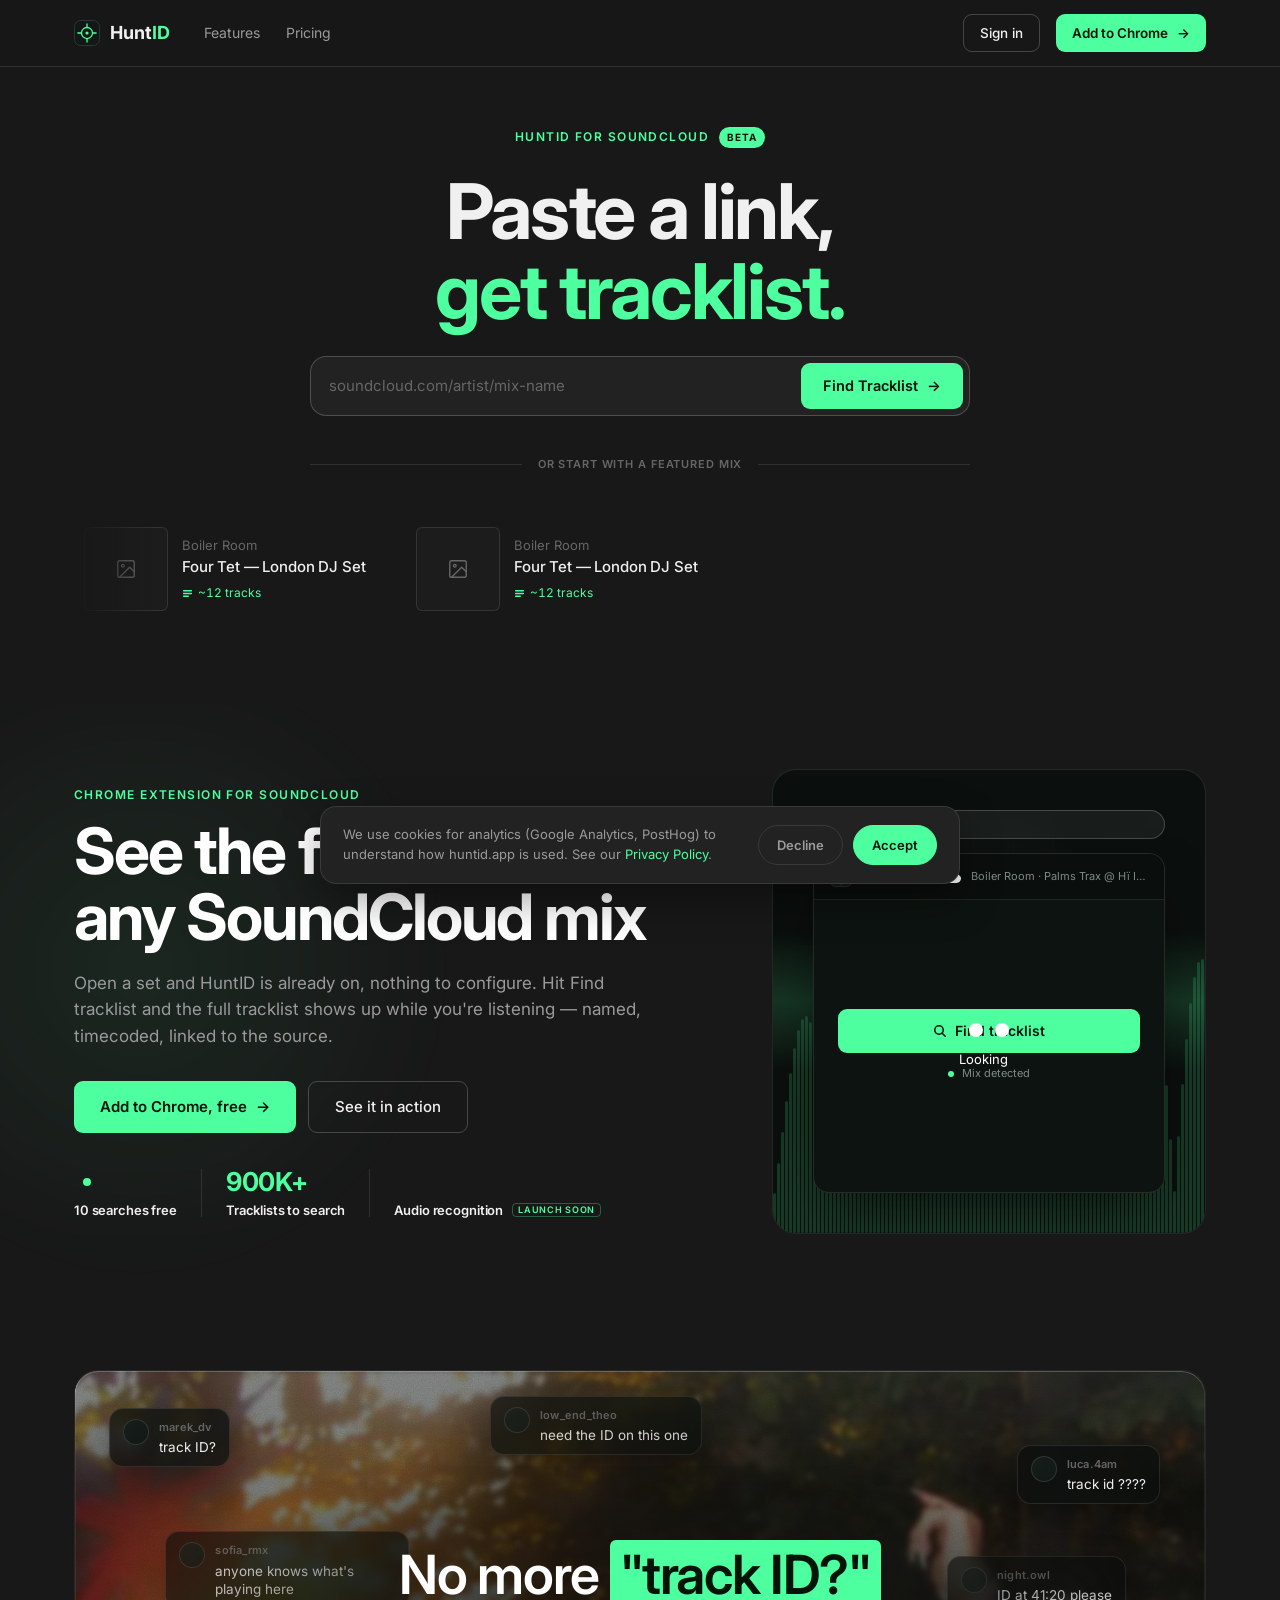
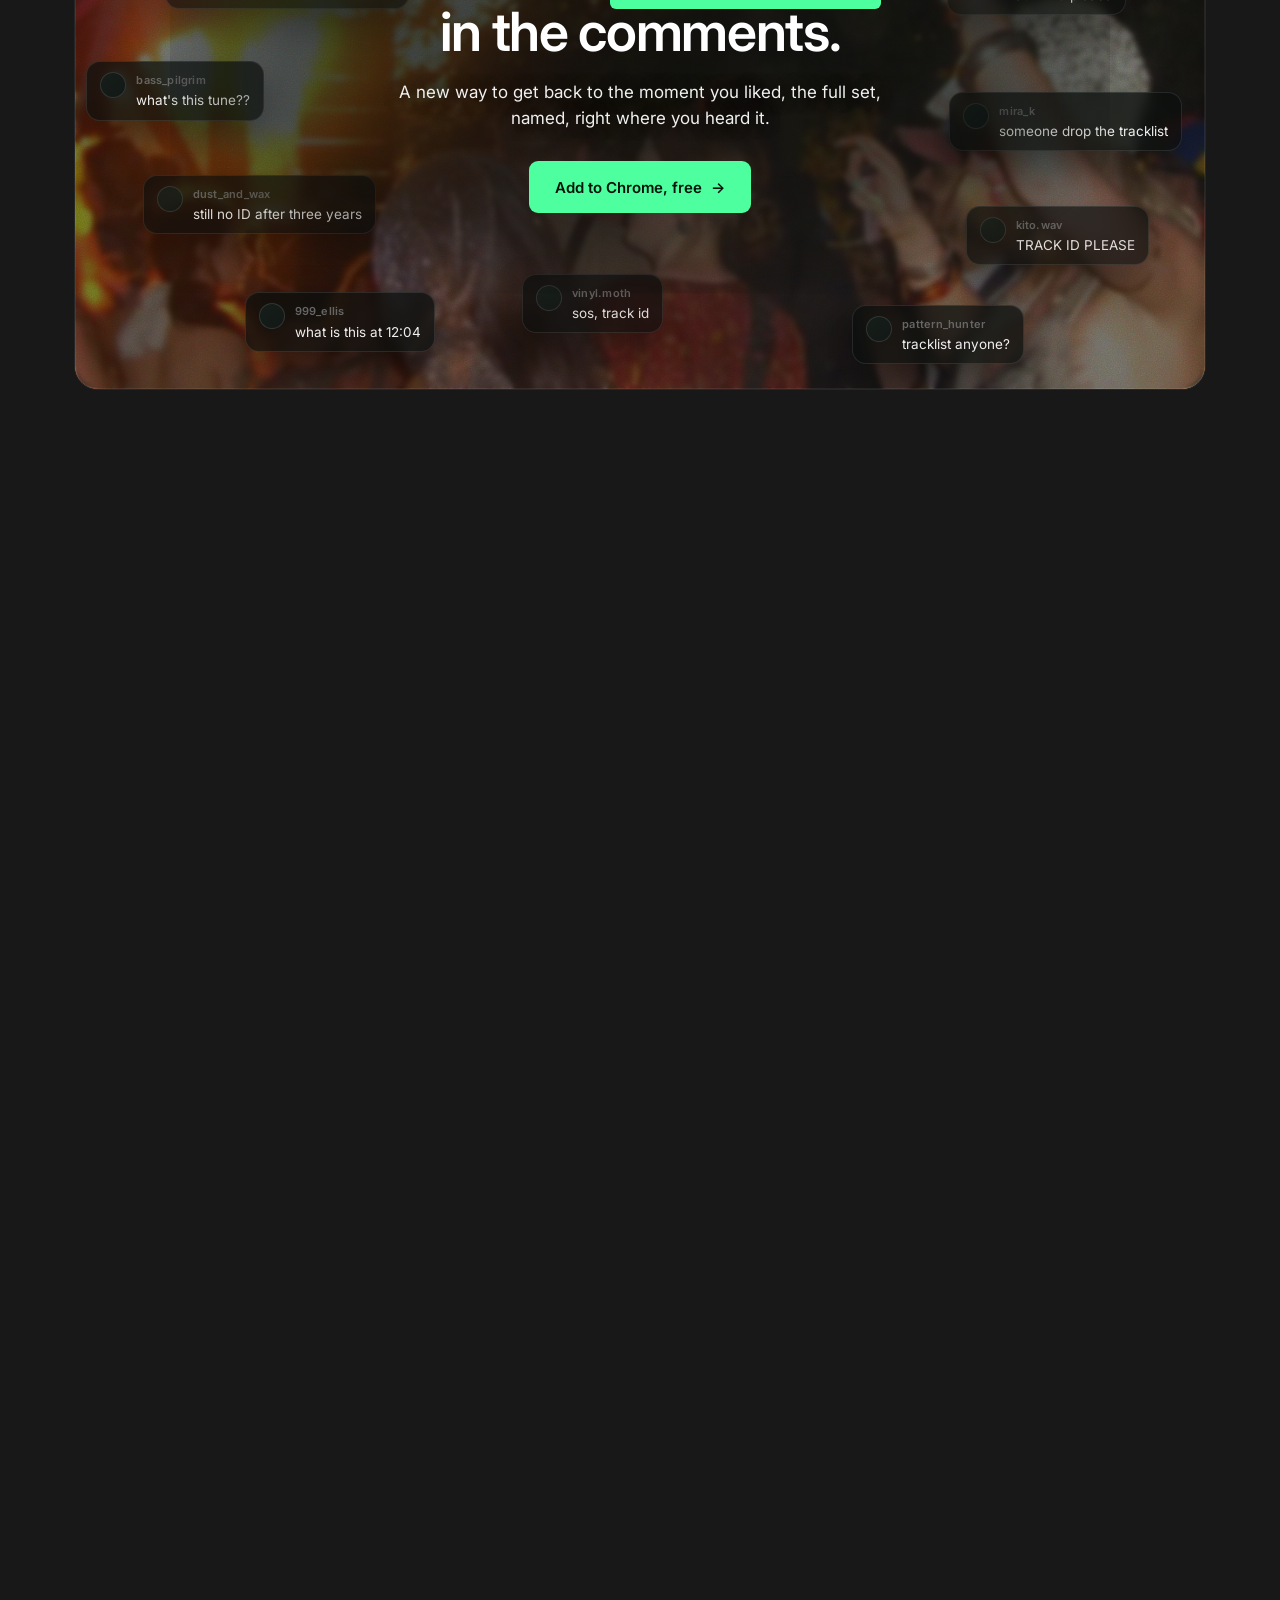
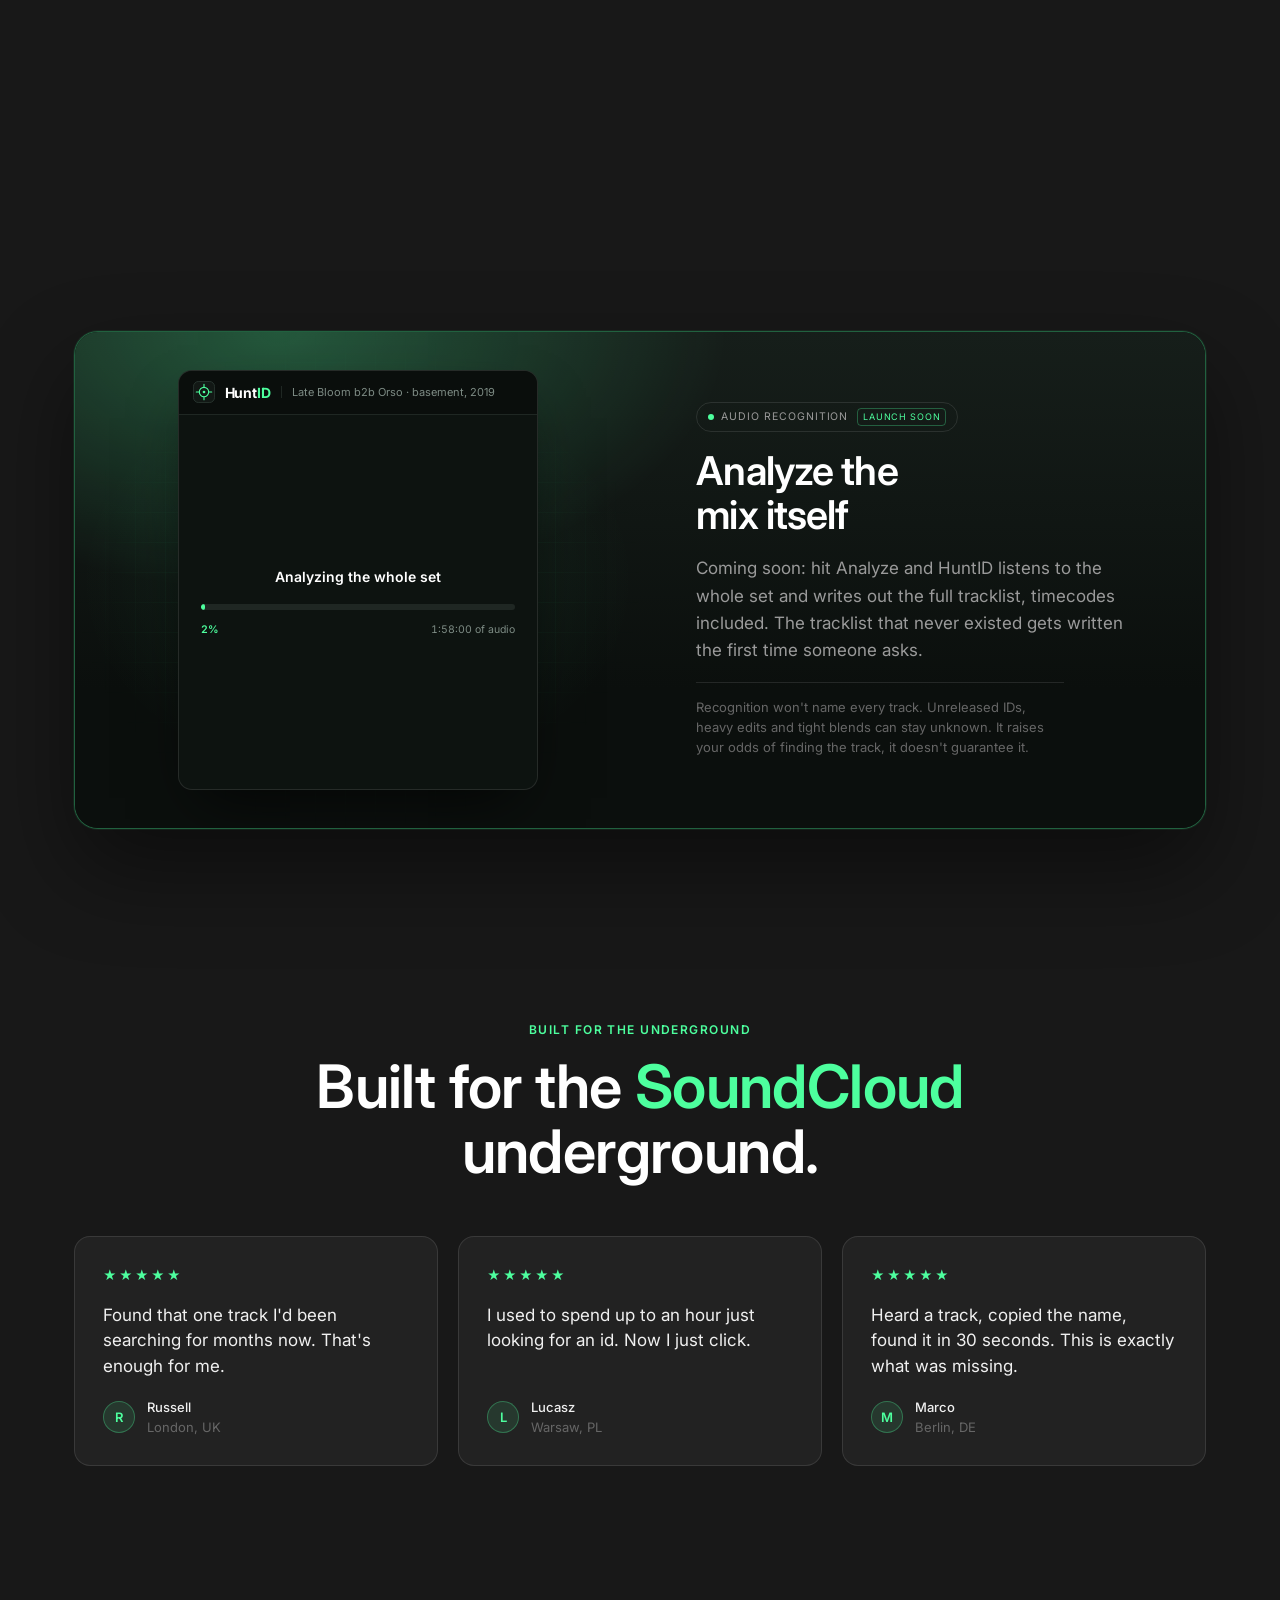
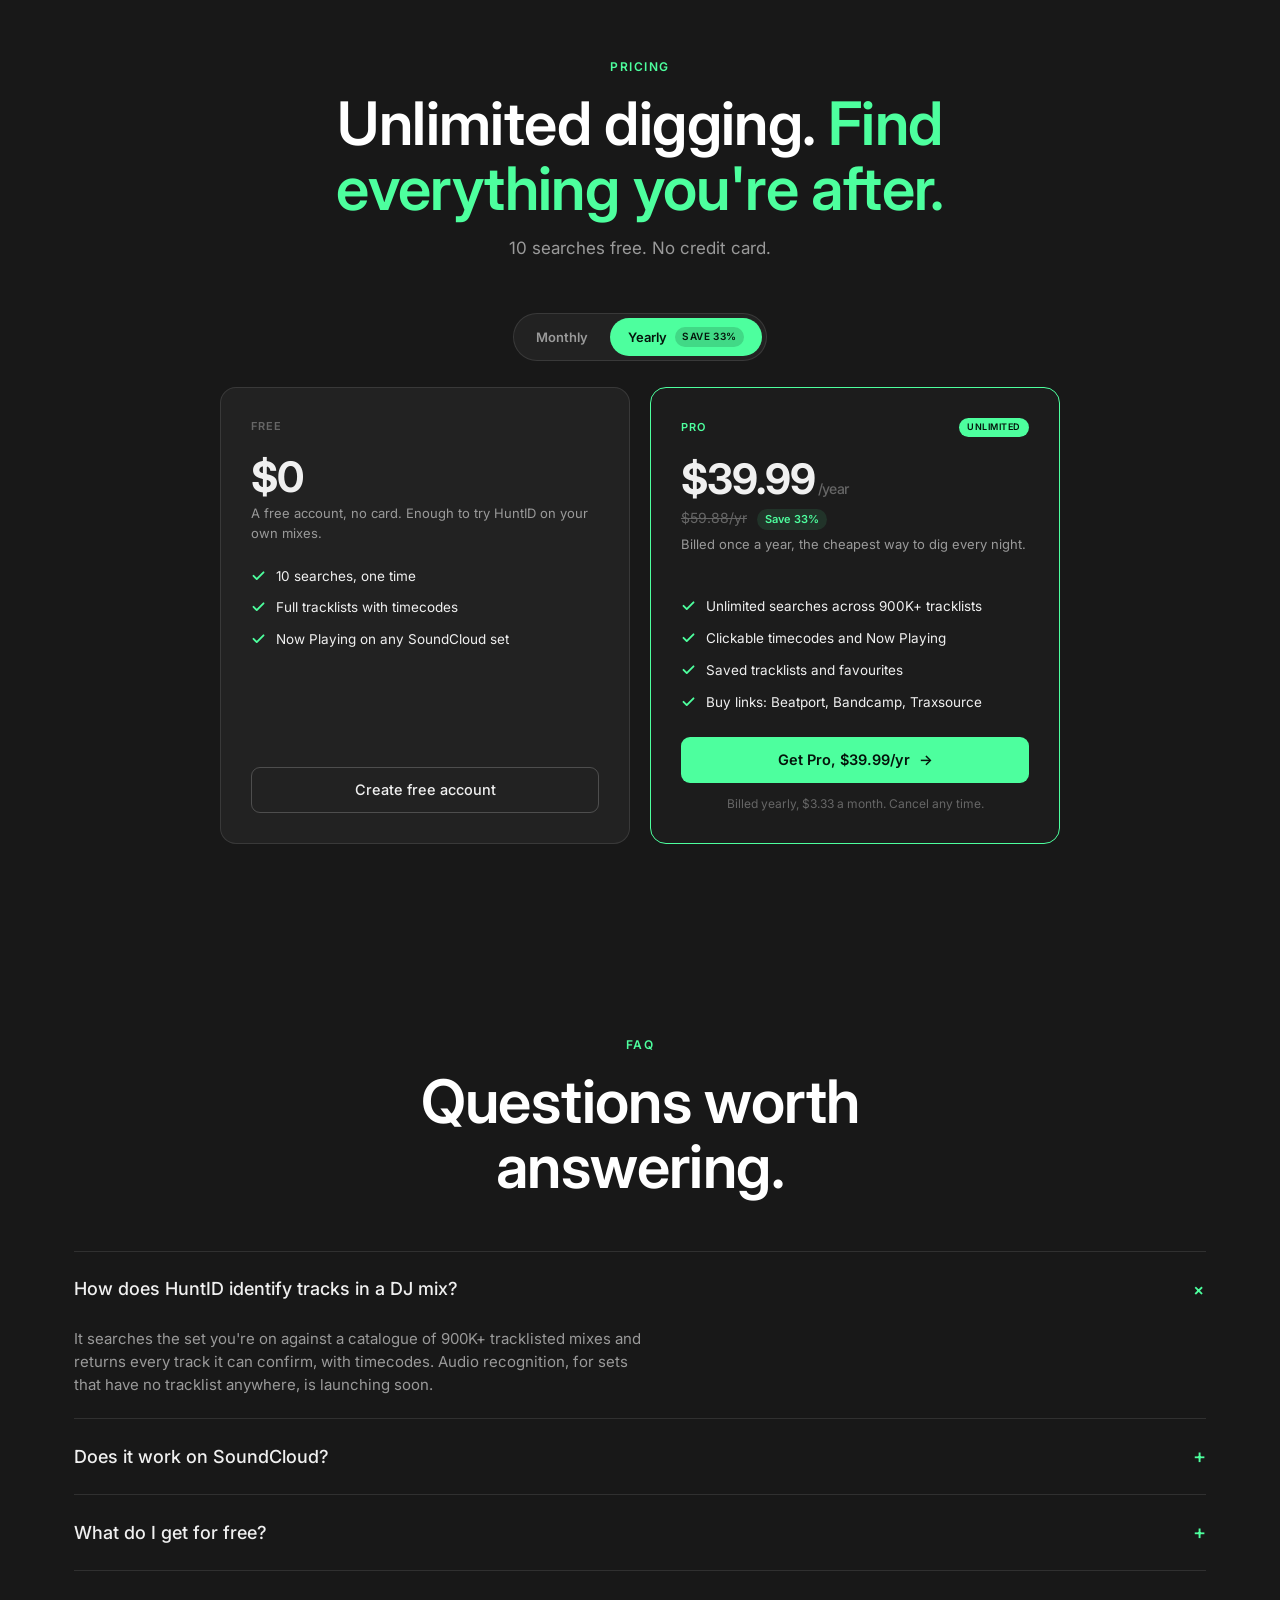
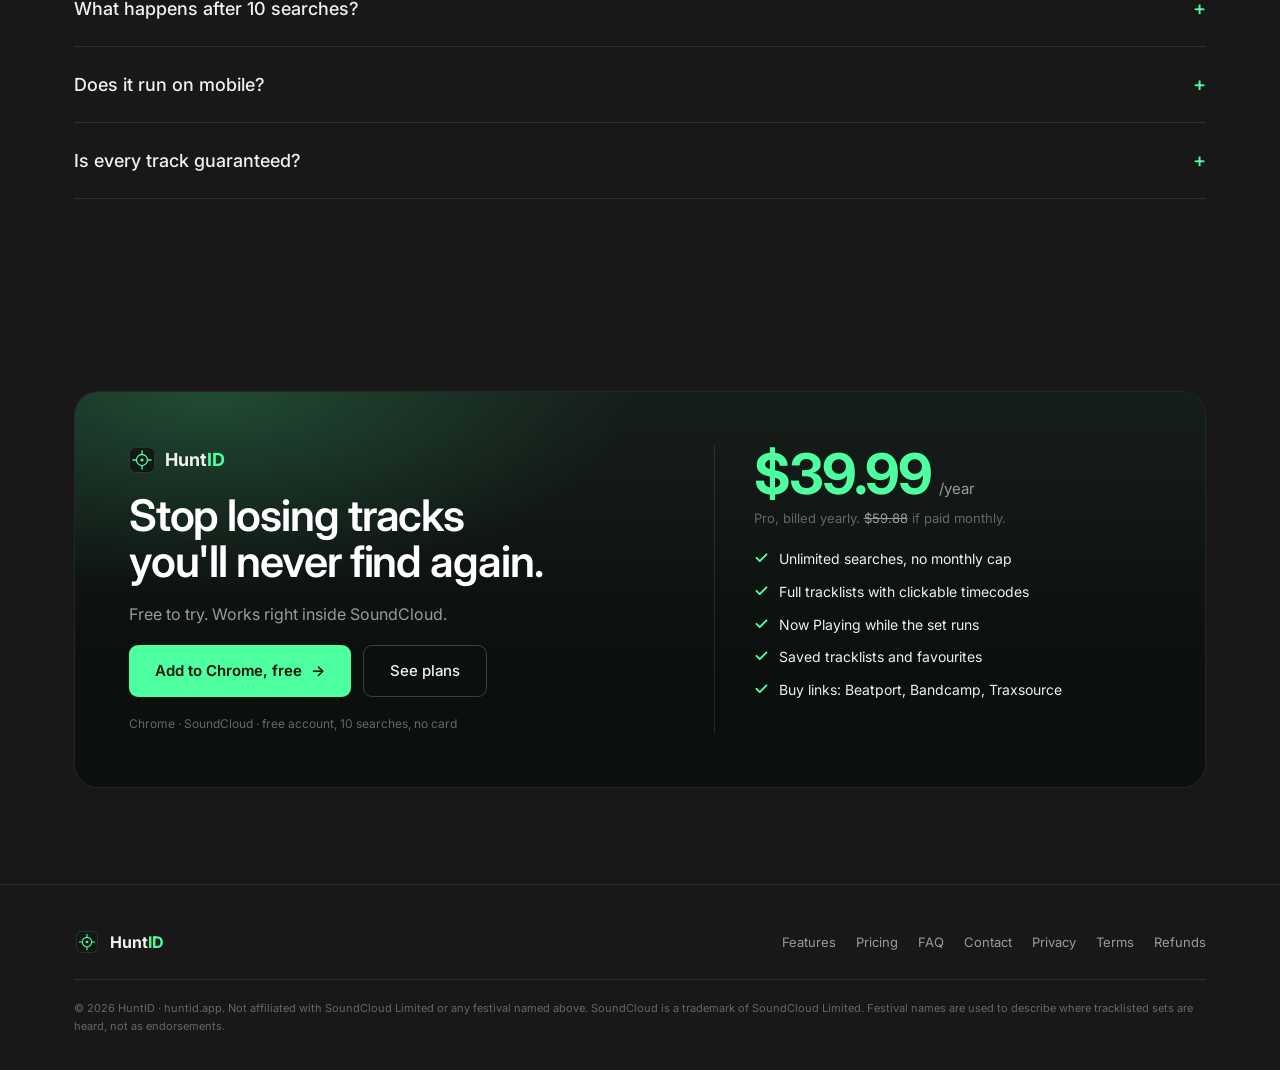
==== commit 98ae62a3: "Keep the Pro card the same height on both billing periods Monthly hid the was-price row and its subt" ====
--- a/index.html
+++ b/index.html
@@ -849,7 +849,7 @@
   .amt { color: var(--text); }
   .amt-compare { display: flex; align-items: baseline; gap: 10px; margin: 2px 0 4px; }
   .amt-was { font-size: 14px; color: var(--text-faint); text-decoration: line-through; }
-  .pc .sub { font-size: 13px; color: var(--text-dim); min-height: 34px; }
+  .pc .sub { font-size: 13px; line-height: 1.55; color: var(--text-dim); min-height: 3.1em; }
   .plist li { color: var(--text); }
   .pc .btn { width: 100%; }
   .pc-note { font-size: 12px; color: var(--text-faint); text-align: center; margin-top: 12px; }
@@ -2193,7 +2193,11 @@
       set('pc-note', yearly ? 'Billed yearly, ' + P.annualMonthly + ' a month. Cancel any time.'
                             : 'Billed monthly. Cancel any time.');
       var cmp = document.getElementById('pc-cmp');
-      if (cmp) cmp.style.display = yearly && saving ? '' : 'none';
+      // Monthly keeps the compare row's space, so the card doesn't change height on toggle.
+      if (cmp) {
+        cmp.style.display = saving ? '' : 'none';
+        cmp.style.visibility = yearly ? '' : 'hidden';
+      }
       // On a phone the CTA has become "Sign up" and dropped its CWS slot; leave it be.
       var cta = document.getElementById('pc-cta');
       if (cta && cta.hasAttribute('data-track-cws')) {
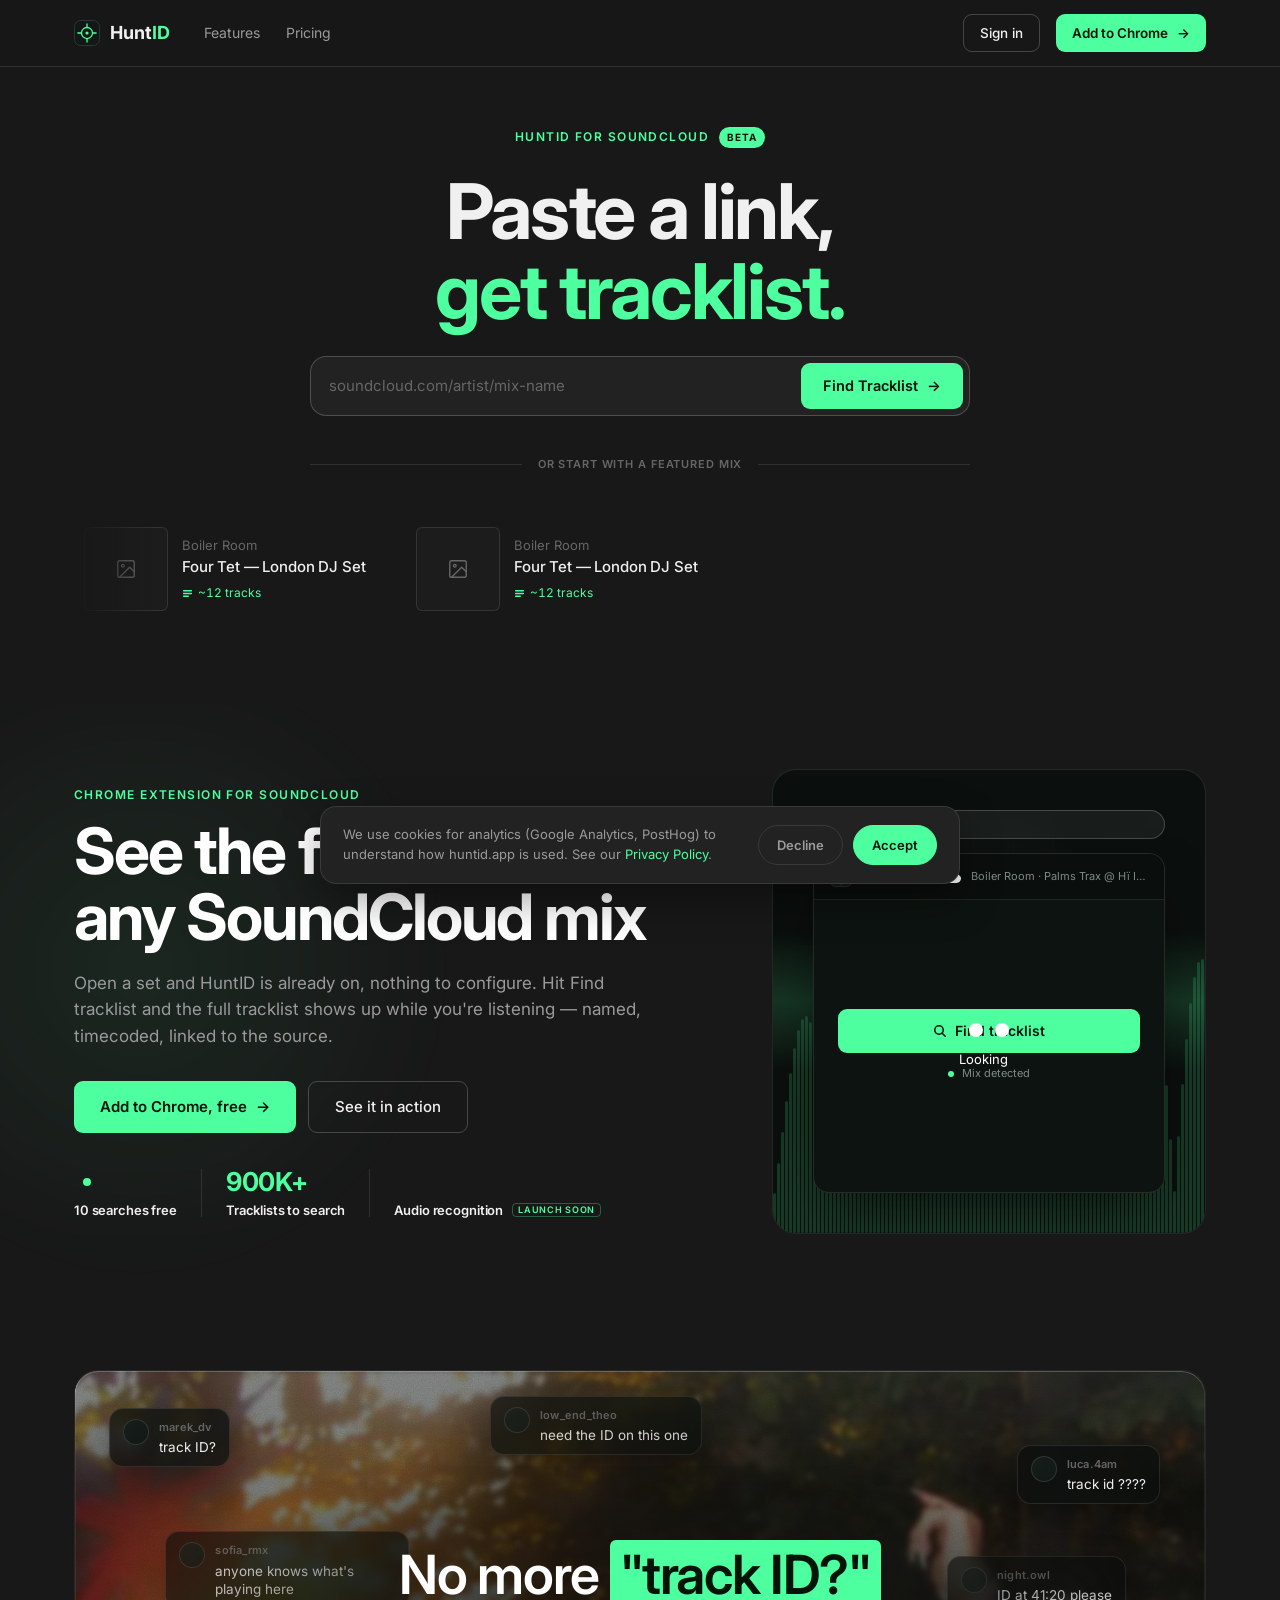
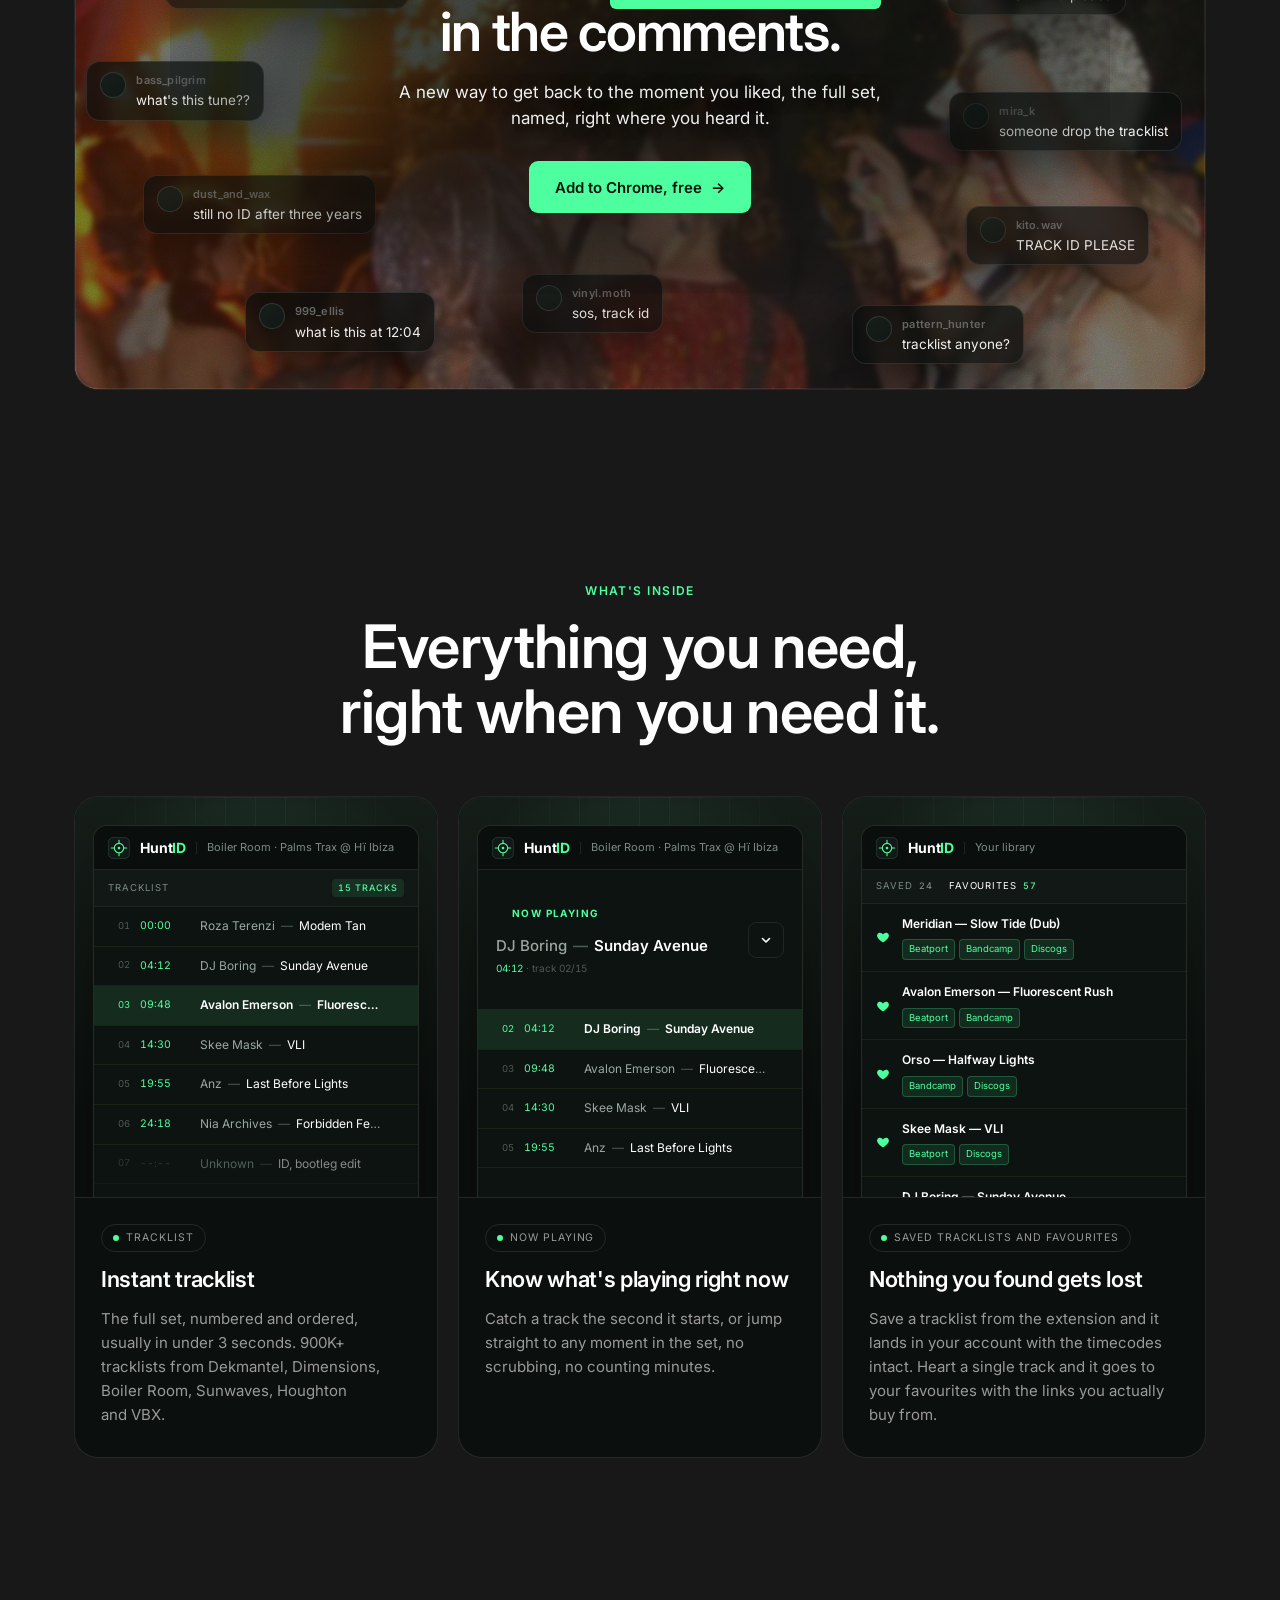
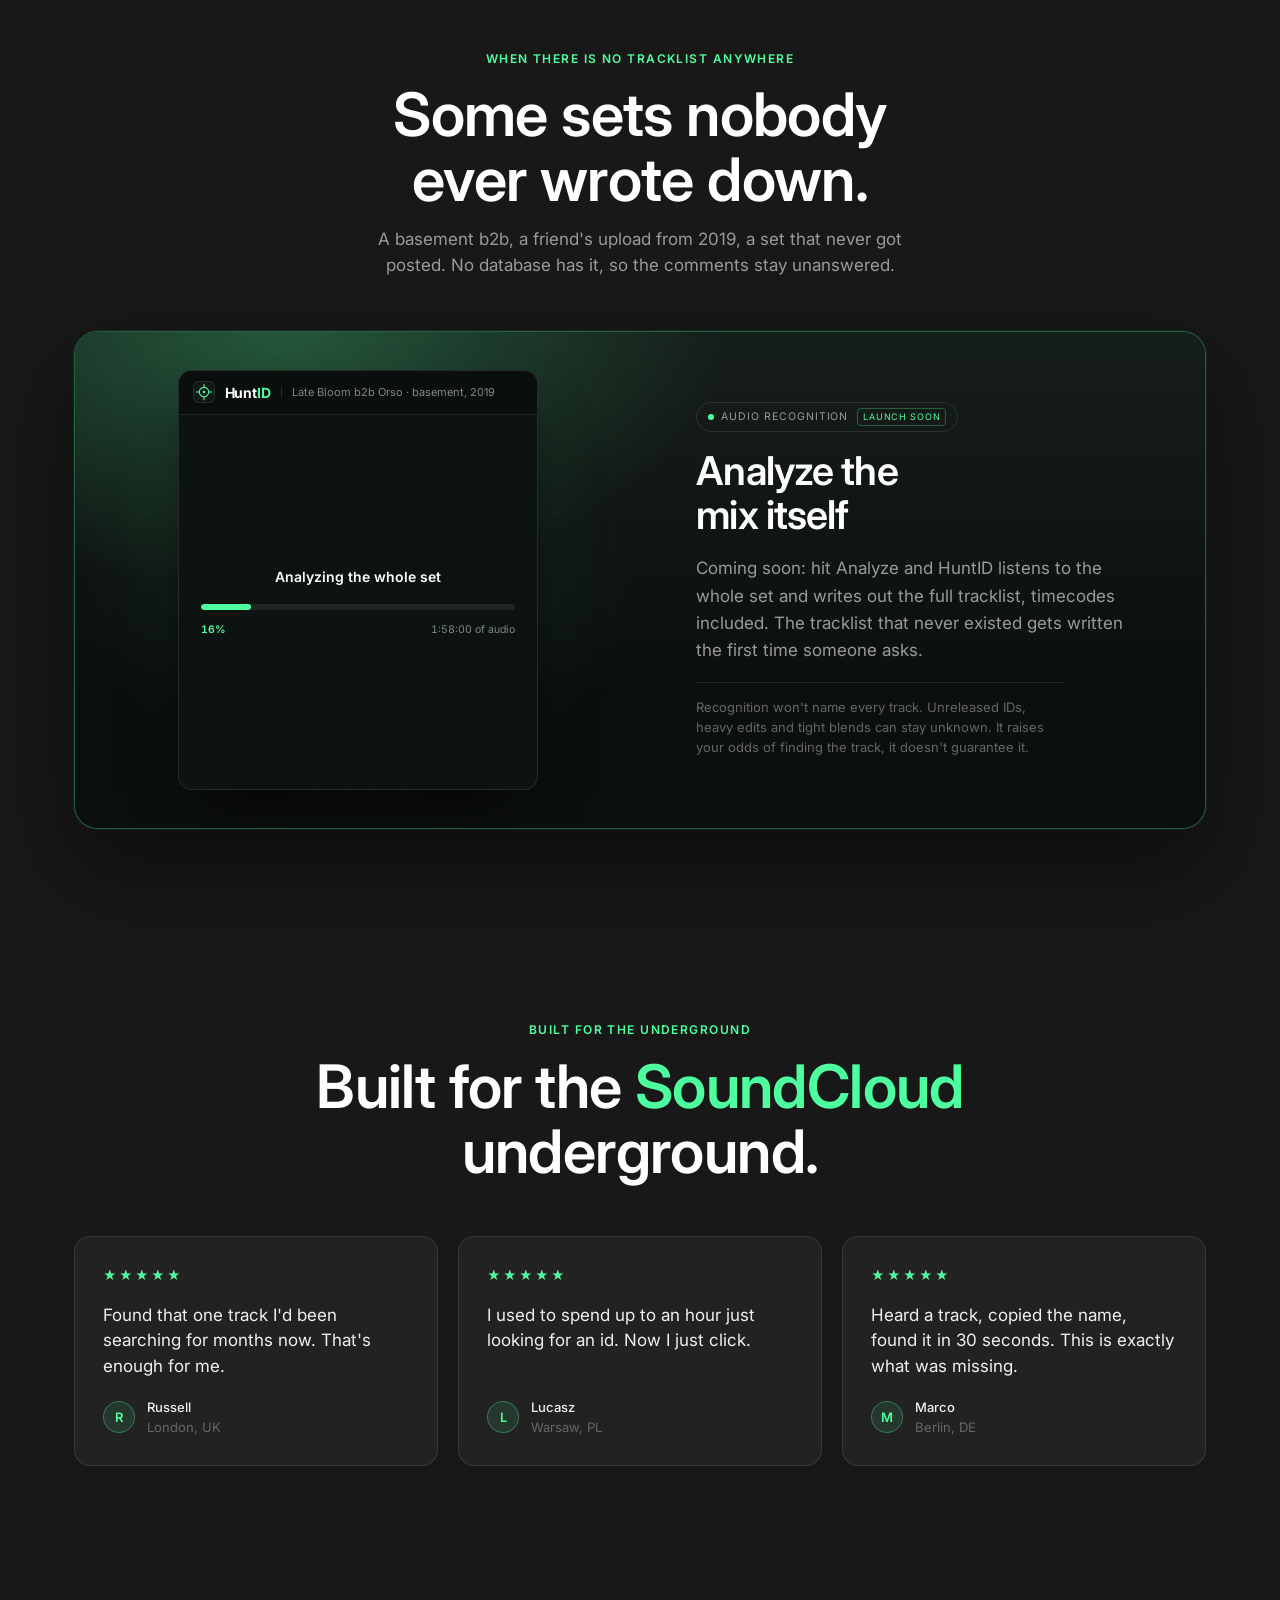
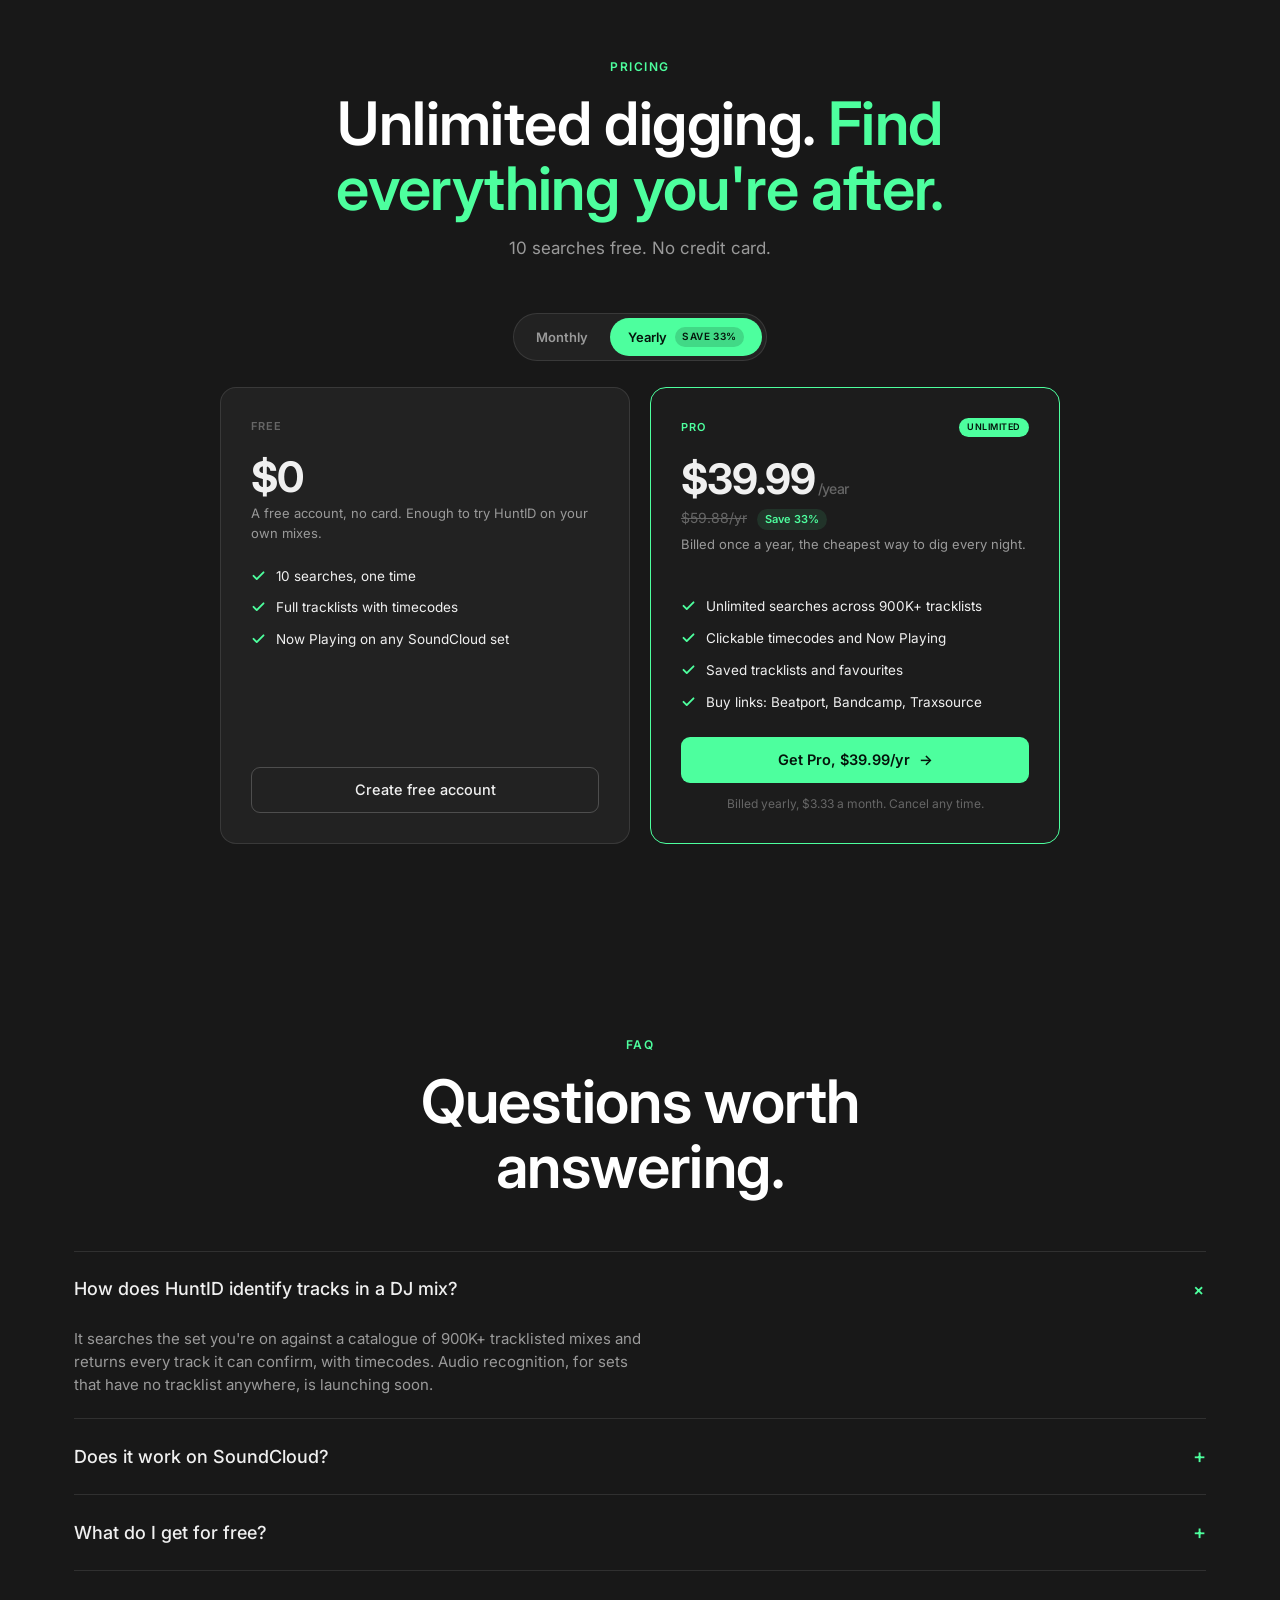
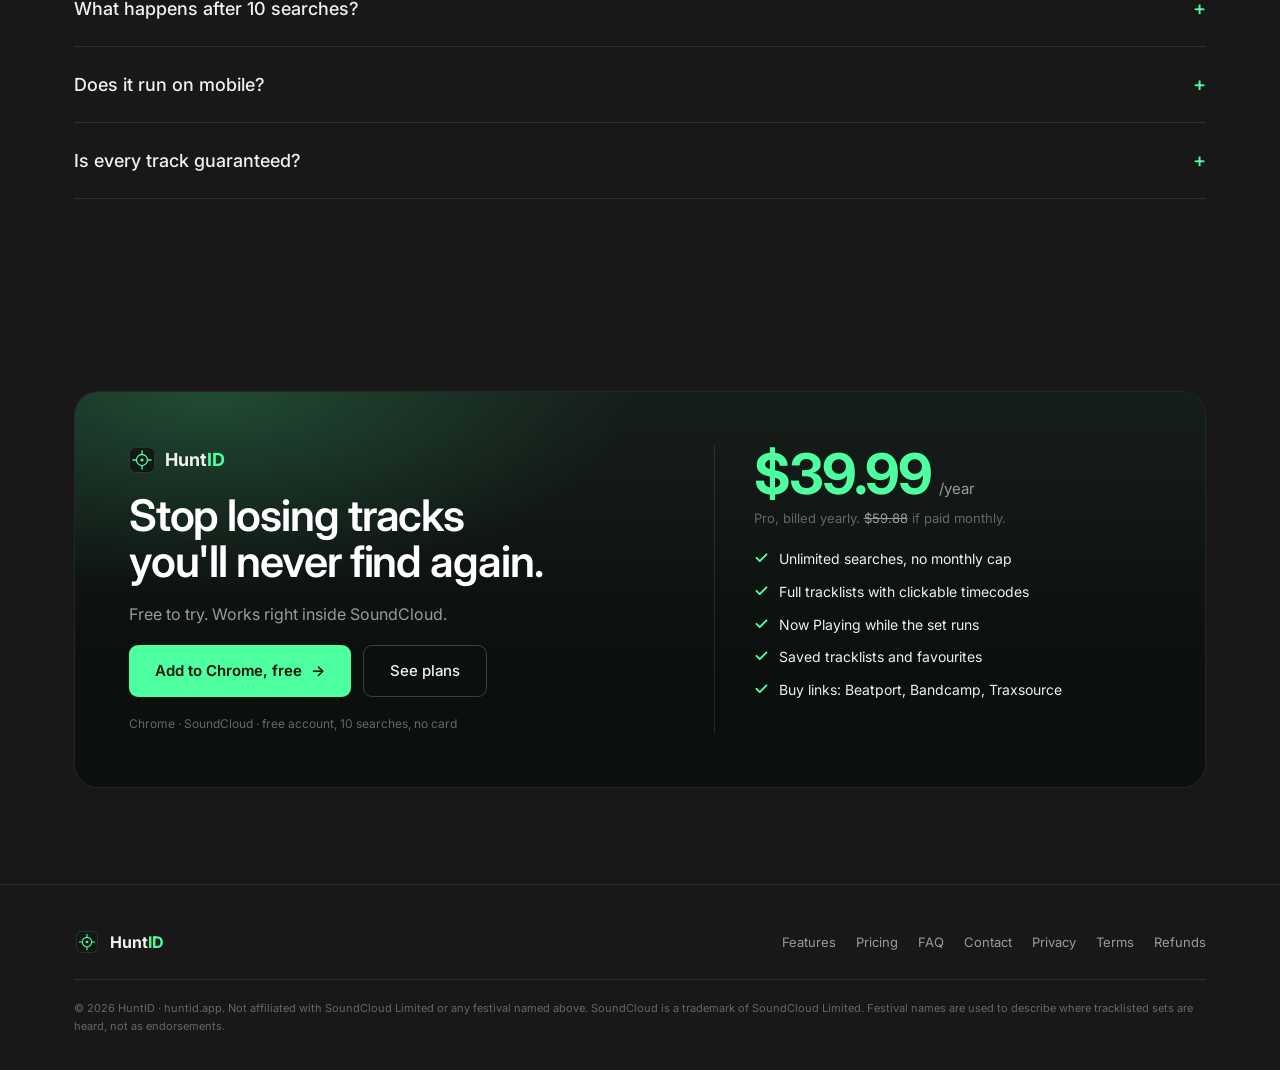
==== commit e02c6733: "Recolor the favicon to Green v2 Same mark, green tile with the dark on-accent glyph. The link gets ?" ====
--- a/index.html
+++ b/index.html
@@ -49,7 +49,7 @@
 <script type="application/ld+json" id="ld-app">
 {"@context":"https://schema.org","@type":"SoftwareApplication","name":"HuntID","applicationCategory":"BrowserApplication","operatingSystem":"Chrome","description":"Chrome extension that finds the tracklist of any DJ mix on SoundCloud.","offers":[{"@type":"Offer","name":"Free","price":"0","priceCurrency":"USD"},{"@type":"Offer","name":"Pro monthly","price":"4.99","priceCurrency":"USD"},{"@type":"Offer","name":"Pro yearly","price":"39.99","priceCurrency":"USD"}]}
 </script>
-<link rel="icon" type="image/png" href="favicon.png" />
+<link rel="icon" type="image/png" href="favicon.png?v=2" />
 <link rel="preconnect" href="https://fonts.googleapis.com" />
 <link rel="preconnect" href="https://fonts.gstatic.com" crossorigin />
 <meta name="color-scheme" content="dark" />
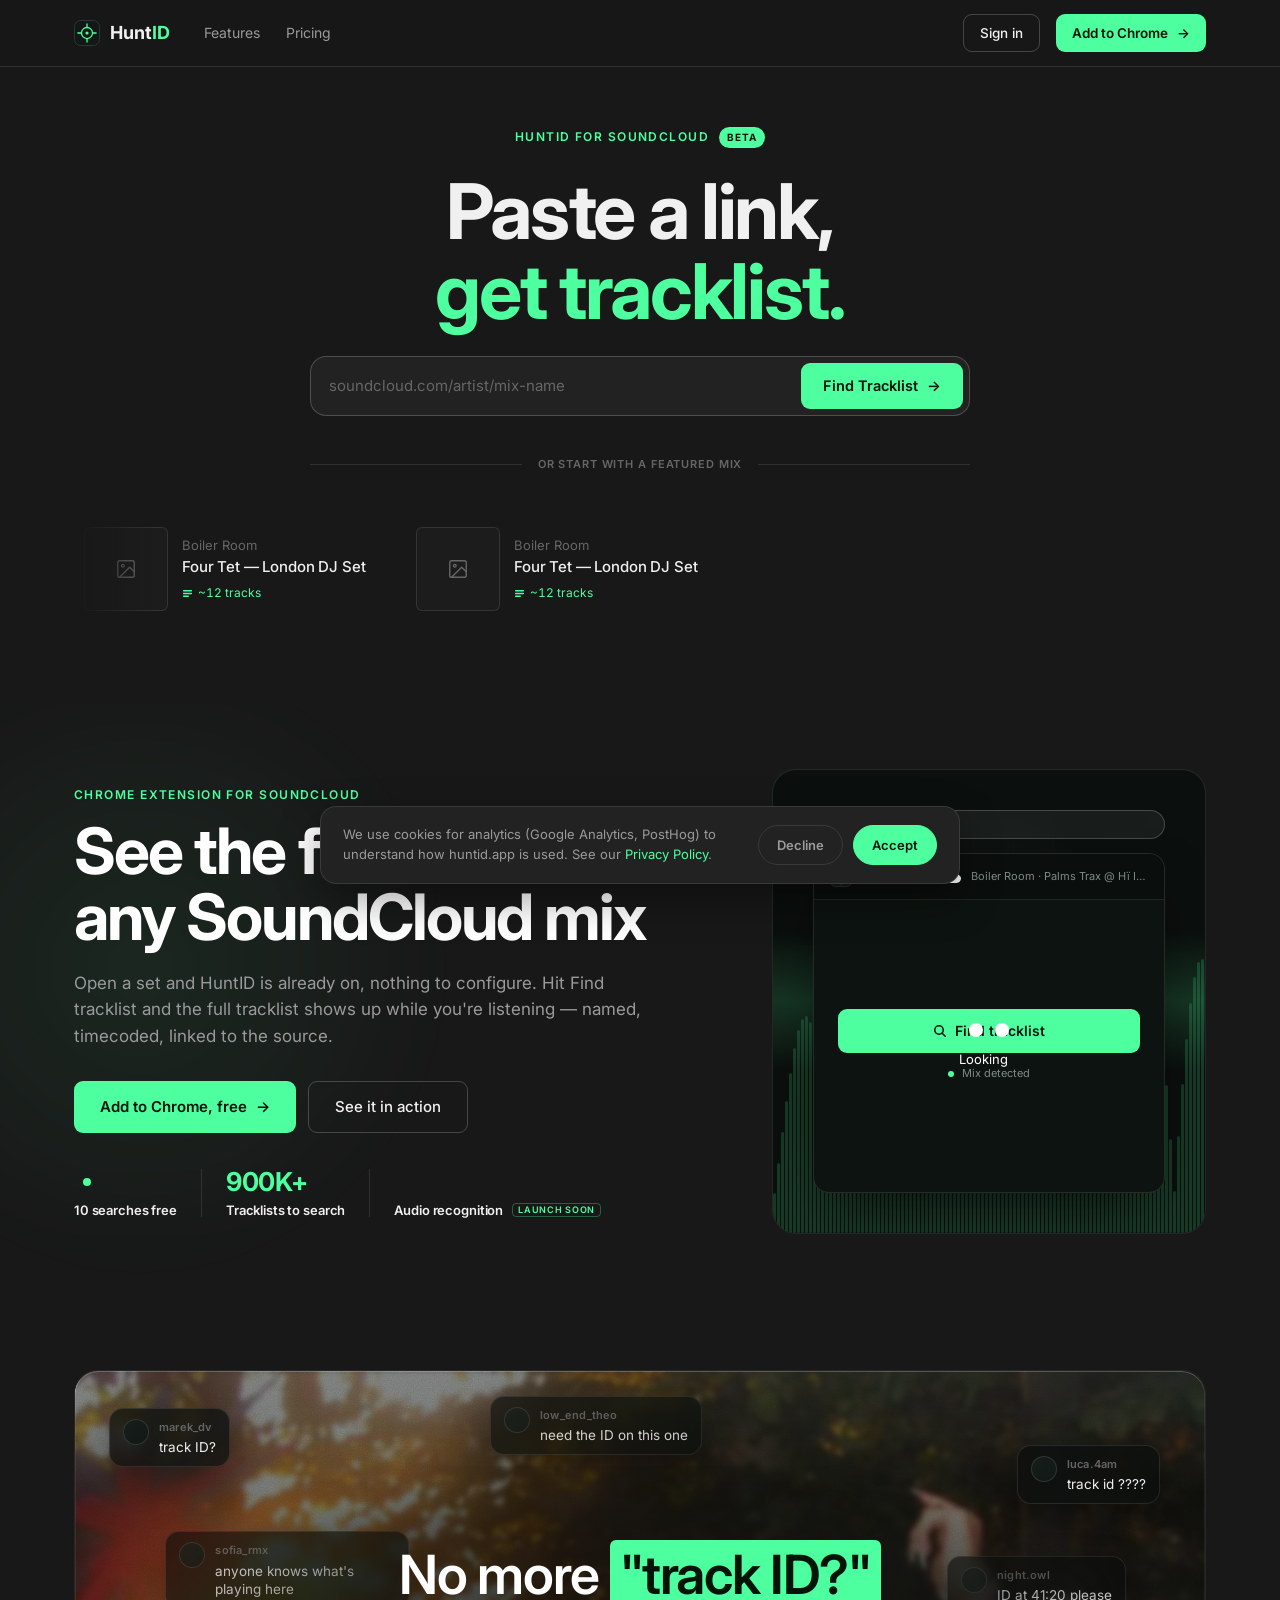
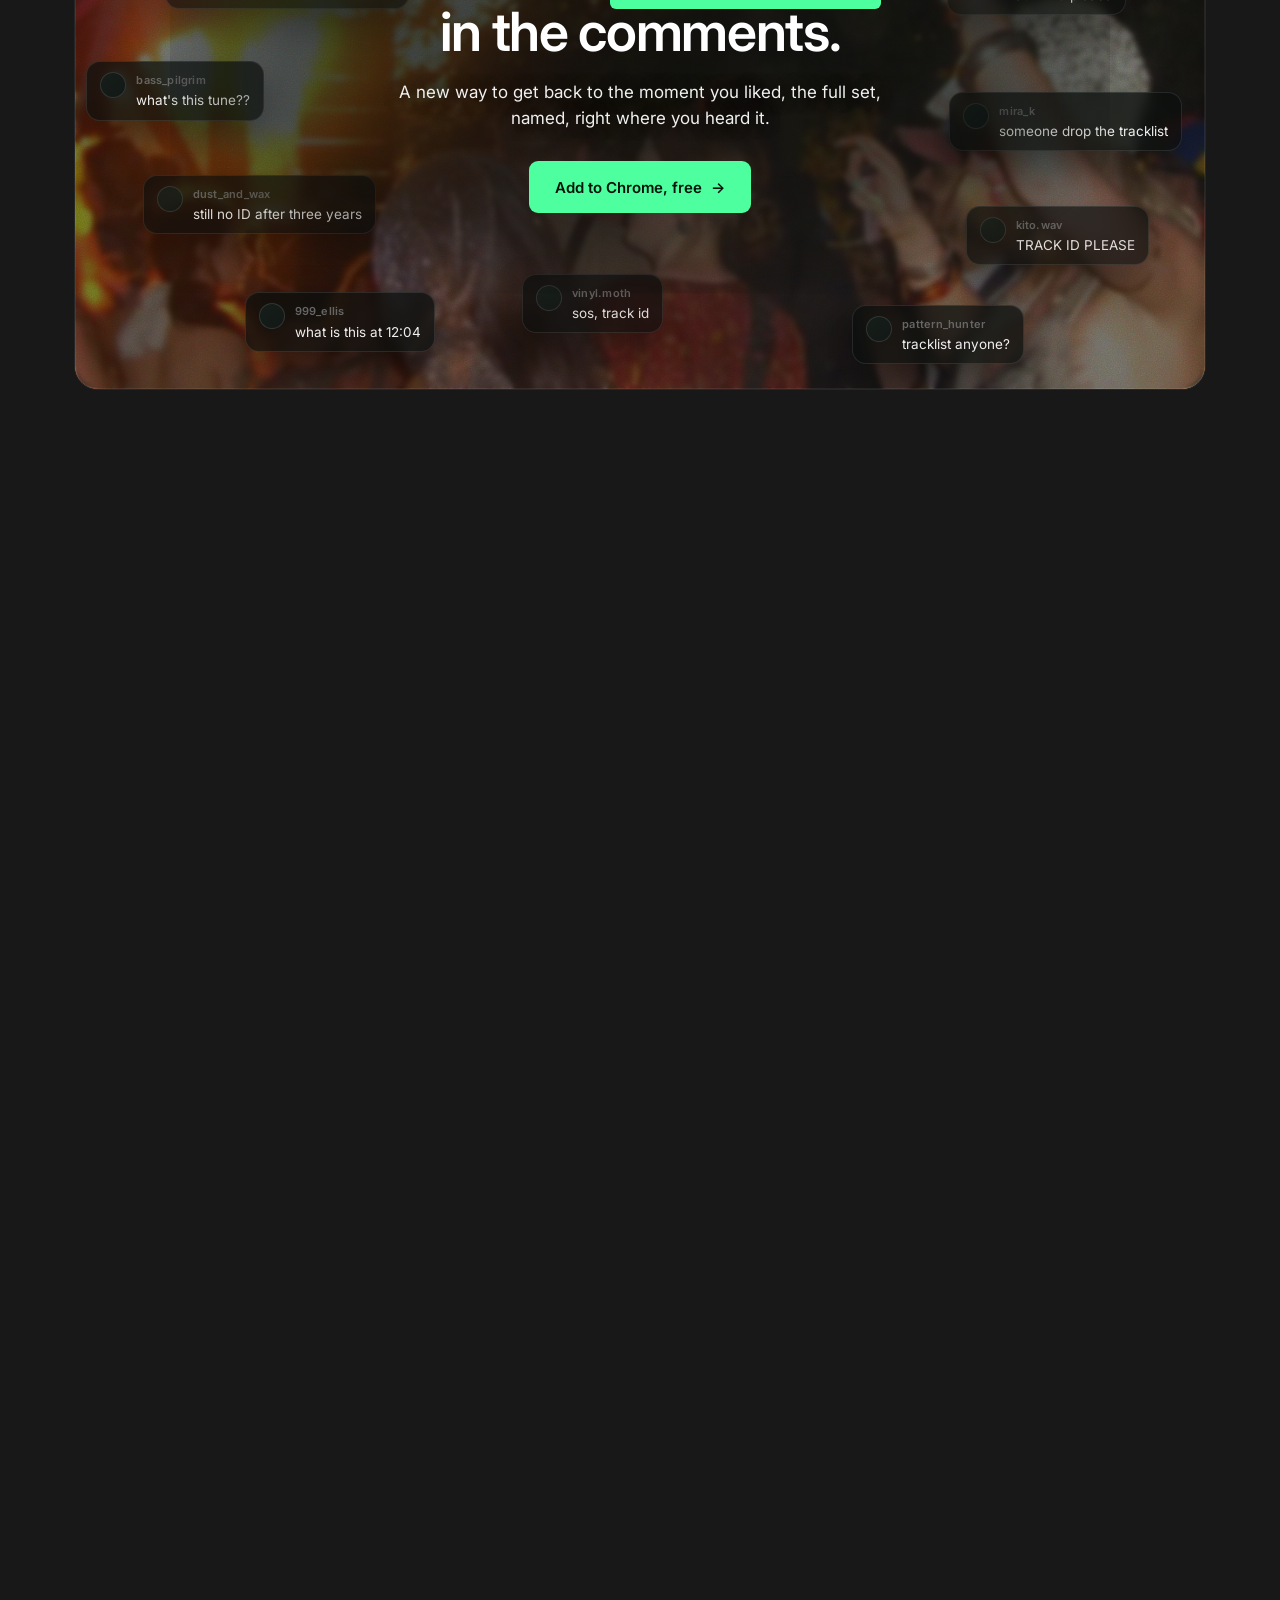
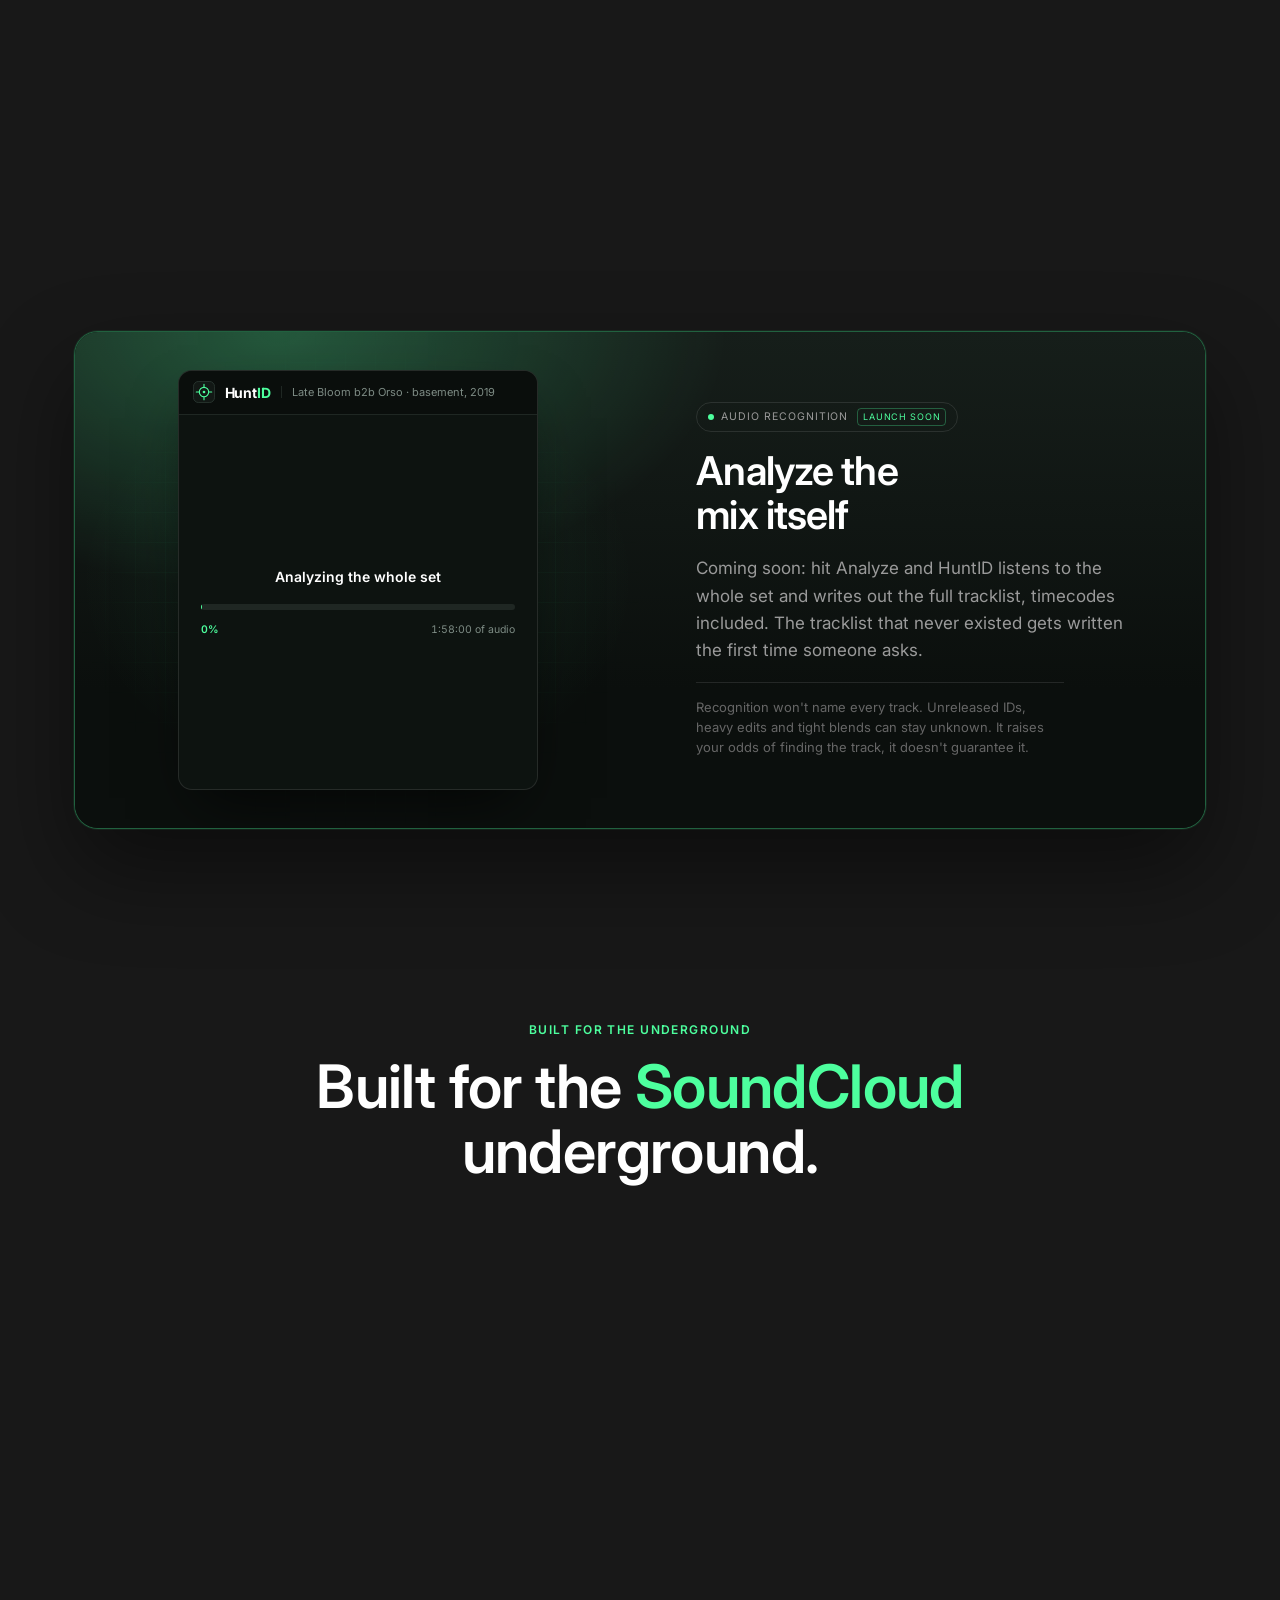
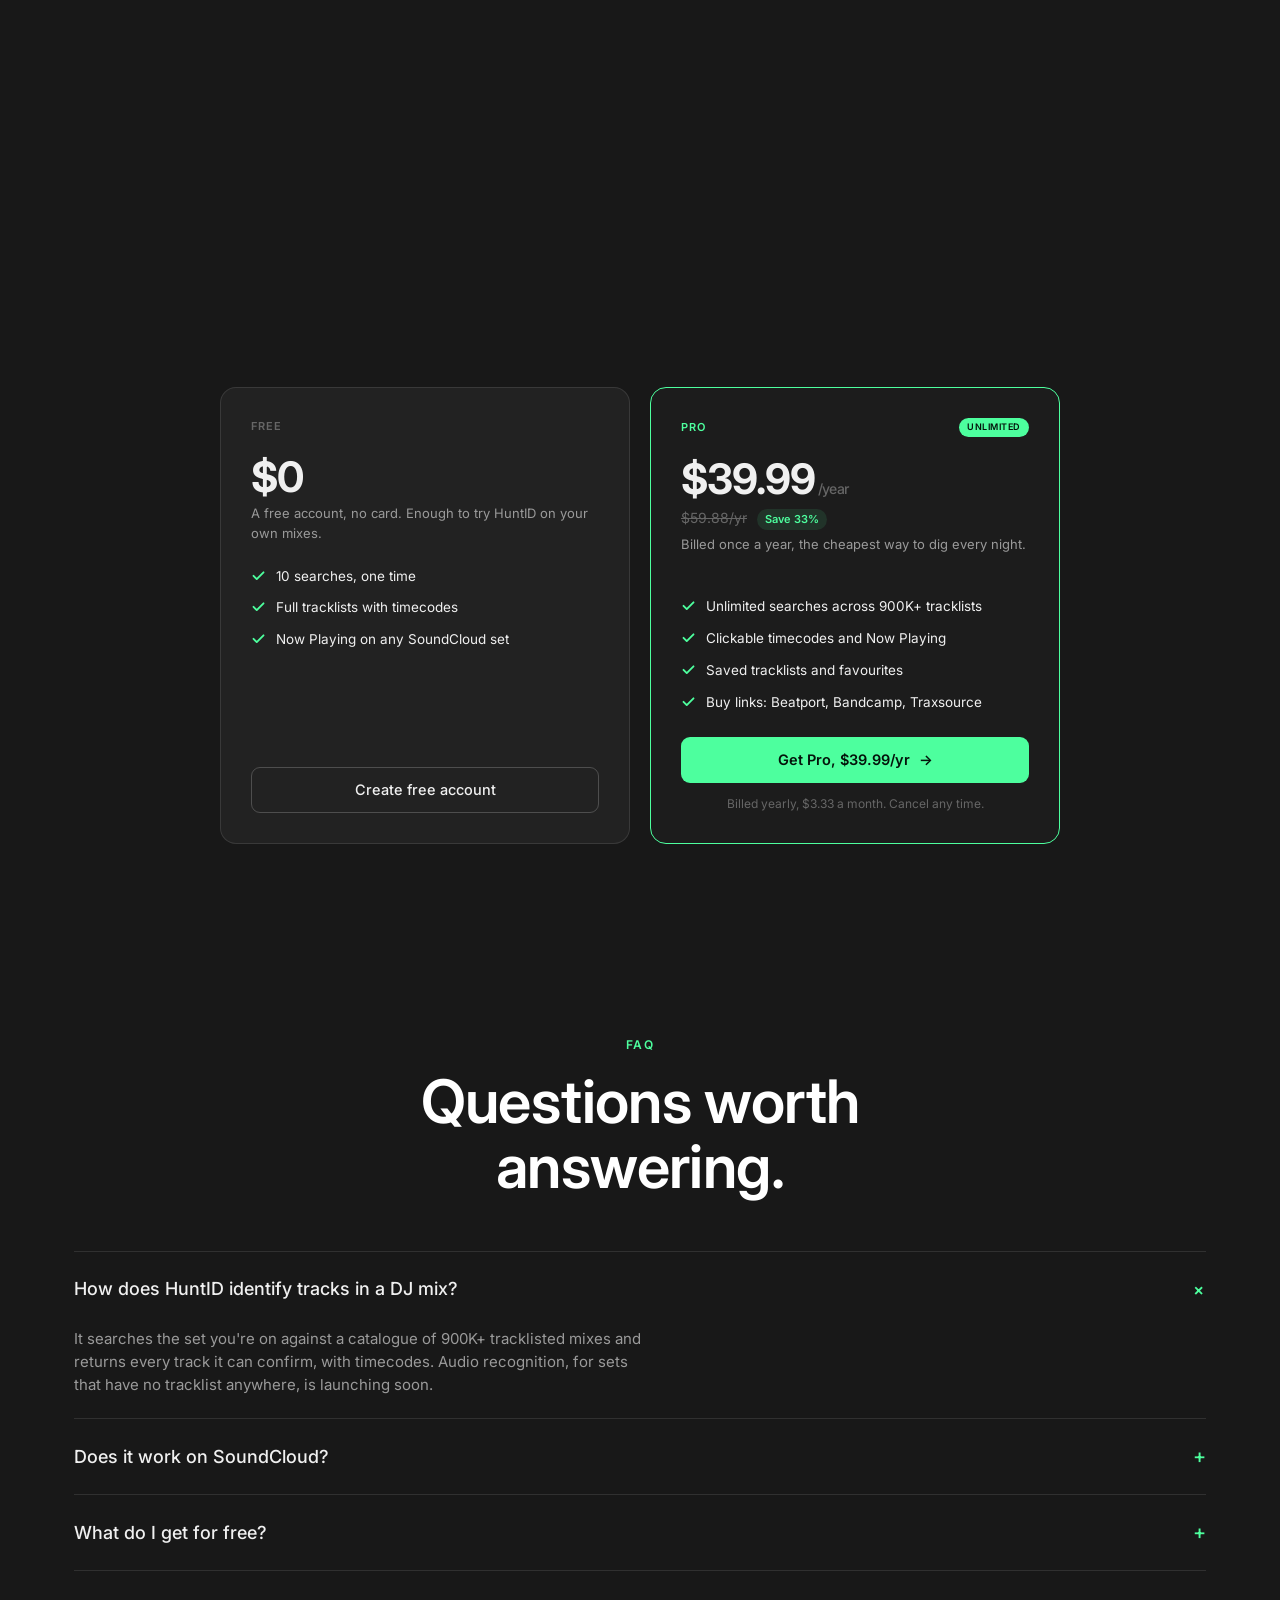
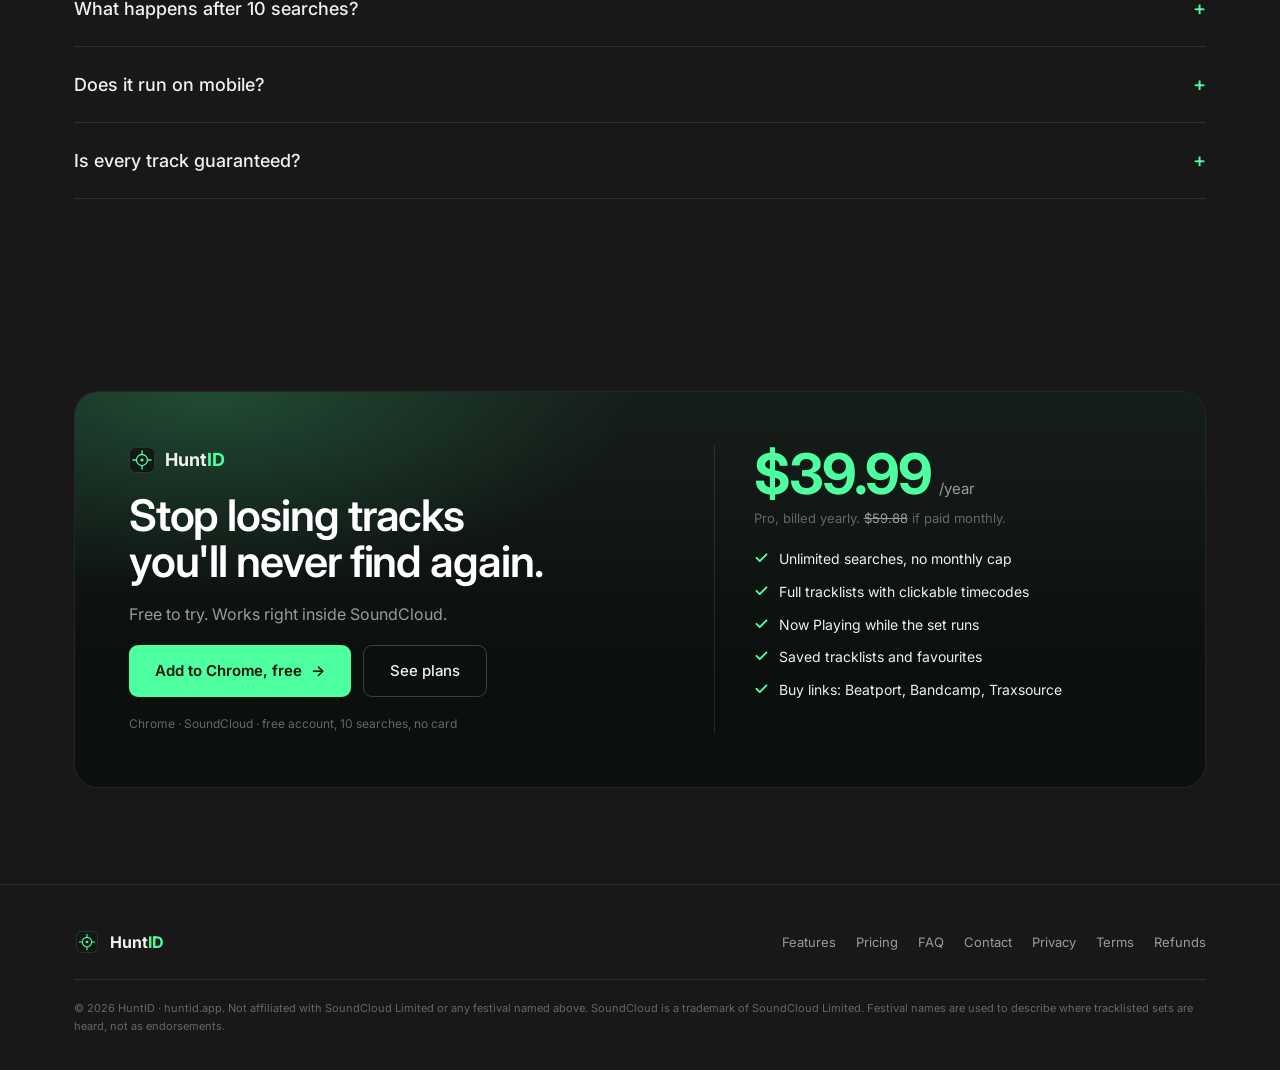
==== commit a980c356: "Offer the extension to signed-in visitors who don't have it yet After a search, an account with user" ====
--- a/index.html
+++ b/index.html
@@ -427,6 +427,91 @@
     font-size: 20px; margin: 0 0 8px;
   }
   .modal-success p { font-size: 14px; color: var(--text-dim); margin: 0; }
+
+  /* ============================== install modal: the extension at work on the
+     left, what it gives on the right — the item lit is the one playing */
+  .im-card { max-width: 880px; }
+  .im-split { display: grid; grid-template-columns: 1fr 1fr; }
+  .im-show {
+    position: relative; overflow: hidden;
+    display: flex; flex-direction: column; align-items: center; gap: 22px;
+    padding: 30px 26px 0;
+    border-right: 1px solid var(--border);
+    background: radial-gradient(ellipse 70% 60% at 50% 30%, color-mix(in srgb, var(--accent) 13%, transparent), transparent 70%),
+                linear-gradient(180deg, var(--app-panel-2) 0%, var(--app-bg) 80%);
+  }
+  .im-show::before {
+    content: ""; position: absolute; inset: 0;
+    background-image: linear-gradient(color-mix(in srgb, var(--accent) 9%, transparent) 1px, transparent 1px),
+                      linear-gradient(90deg, color-mix(in srgb, var(--accent) 9%, transparent) 1px, transparent 1px);
+    background-size: 30px 30px;
+    mask-image: radial-gradient(ellipse at 50% 30%, #000, transparent 72%);
+    -webkit-mask-image: radial-gradient(ellipse at 50% 30%, #000, transparent 72%);
+  }
+  .im-stat { position: relative; z-index: 2; font-size: 13.5px; color: var(--text-dim); text-align: center; }
+  .im-stat b { color: var(--text); font-weight: 700; }
+  /* runs off the card's bottom edge, like the popups in the feature cards */
+  .im-show .xp { flex: 1; height: auto; min-height: 380px; border-bottom: 0; border-radius: 14px 14px 0 0; }
+  .im-body { position: relative; height: calc(100% - 44px); }
+  .im-st { position: absolute; inset: 0; opacity: 0; transform: translateY(8px); transition: opacity .38s ease, transform .38s ease; }
+  .im-st.on { opacity: 1; transform: none; }
+  .im-st.an-center { display: flex; flex-direction: column; align-items: center; justify-content: center; gap: 12px; padding-bottom: 40px; }
+  .im-st.on .im-rows .xp-row { animation: im-row .34s ease both; }
+  .im-st.on .im-rows .xp-row:nth-child(2) { animation-delay: .08s; }
+  .im-st.on .im-rows .xp-row:nth-child(3) { animation-delay: .16s; }
+  .im-st.on .im-rows .xp-row:nth-child(4) { animation-delay: .24s; }
+  .im-st.on .im-rows .xp-row:nth-child(5) { animation-delay: .32s; }
+  .im-st.on .im-rows .xp-row:nth-child(6) { animation-delay: .40s; }
+  .im-st.on .im-rows .xp-row:nth-child(7) { animation-delay: .48s; }
+  @keyframes im-row { from { opacity: 0; transform: translateY(6px); } to { opacity: 1; transform: none; } }
+  .xp-row .tc.hit { animation: im-hit .5s ease; }
+  @keyframes im-hit { 0% { transform: none; } 40% { transform: scale(1.35); } 100% { transform: none; } }
+  .im-st.on .xp-it.im-new { animation: im-new 1.6s ease both; }
+  @keyframes im-new {
+    0% { opacity: 0; transform: translateY(-10px); background: var(--accent-soft); }
+    25% { opacity: 1; transform: none; background: var(--accent-soft); }
+    100% { background: transparent; }
+  }
+  .im-copy { padding: 48px 38px 34px; display: flex; flex-direction: column; justify-content: center; }
+  .im-copy .modal-title { font-size: 26px; line-height: 1.15; margin-bottom: 8px; }
+  .im-perks { list-style: none; margin: 22px 0 26px; padding: 0; display: flex; flex-direction: column; gap: 6px; }
+  .im-perks li {
+    display: flex; gap: 12px; align-items: flex-start;
+    padding: 10px 12px; border-radius: 12px; border: 1px solid transparent;
+    font-size: 14.5px; font-weight: 500; line-height: 1.35; color: var(--text-dim);
+    transition: background .35s ease, border-color .35s ease, color .35s ease;
+  }
+  .im-perks li small { display: block; margin-top: 2px; font-size: 12.5px; font-weight: 400; color: var(--text-faint); }
+  .im-perks li.on { background: var(--surface-2); border-color: var(--border); color: var(--text); }
+  .im-perks .ck {
+    flex-shrink: 0; margin-top: 1px;
+    width: 20px; height: 20px; border-radius: 50%;
+    background: var(--accent-soft); color: var(--accent);
+    display: inline-flex; align-items: center; justify-content: center;
+  }
+  .im-copy .btn { width: 100%; justify-content: center; }
+  .im-later {
+    margin-top: 12px; align-self: center;
+    background: none; border: 0; cursor: pointer;
+    font-family: inherit; font-size: 13px; color: var(--text-faint);
+  }
+  .im-later:hover { color: var(--text-dim); }
+  @media (max-width: 760px) {
+    .im-split { grid-template-columns: 1fr; }
+    .im-show { display: none; }
+    .im-copy { padding: 44px 24px 24px; }
+  }
+
+  /* the quiet version under a tracklist, for whoever the modal is done with */
+  .install-banner {
+    display: flex; align-items: center; justify-content: space-between; gap: 14px;
+    margin: 4px 16px 16px; padding: 14px 16px;
+    border: 1px solid var(--border); border-radius: 14px; background: var(--surface-2);
+    font-size: 13.5px; color: var(--text-dim); line-height: 1.45;
+  }
+  .install-banner b { color: var(--text); font-weight: 600; }
+  .install-banner a { flex-shrink: 0; color: var(--accent); font-weight: 600; text-decoration: none; white-space: nowrap; }
+  .install-banner a:hover { color: var(--accent-2); }
 
   /* ============================== search result block */
   .result-block {
@@ -2124,6 +2209,64 @@
   </div>
 </div>
 
+<!-- ============================================================ INSTALL MODAL
+     For a signed-in visitor whose account has never been through the
+     extension (users.extension = false). Opened by the search flow only. -->
+<div class="modal-overlay" id="install-modal" role="dialog" aria-modal="true" aria-labelledby="im-title">
+  <div class="modal-card im-card">
+    <button class="modal-close" id="im-close" aria-label="Close">×</button>
+    <div class="im-split">
+      <div class="im-show" aria-hidden="true">
+        <div class="im-stat"><b><span data-stat="tracklists">900K+</span> tracklists</b>, one click away on SoundCloud</div>
+        <div class="xp">
+          <div class="xp-h"><svg class="mk" viewBox="0 0 64 64" width="22" height="22"><rect x="1.2" y="1.2" width="61.6" height="61.6" rx="15.4" fill="#121815" stroke="#2c3a34" stroke-width="2.4"/><g stroke="#4dff9e" stroke-width="3.2" stroke-linecap="round" fill="none"><circle cx="32" cy="32" r="13.6"/><path d="M32 9.6v7.8M32 46.6v7.8M9.6 32h7.8M46.6 32h7.8"/></g><circle cx="32" cy="32" r="3.9" fill="#4dff9e"/></svg><span class="nm">Hunt<em>ID</em></span><span class="sp"></span><span class="mx">Boiler Room · Palms Trax @ Hï Ibiza</span></div>
+          <div class="im-body" id="im-stages">
+            <div class="im-st an-center on">
+              <div class="flow-eyes"><span class="flow-eye"></span><span class="flow-eye"></span></div>
+              <div class="flow-looking">Looking for the tracklist<span class="flow-dots"><span>.</span><span>.</span><span>.</span></span></div>
+            </div>
+            <div class="im-st">
+              <div class="xp-bar"><span>Tracklist</span><b>10 tracks</b></div>
+              <div class="im-rows" id="im-tl"></div>
+            </div>
+            <div class="im-st">
+              <div class="xp-now">
+                <div class="xp-now-main" id="im-now">
+                  <div class="xp-now-eb"><span class="eq"><i></i><i></i><i></i></span>Now playing</div>
+                  <div class="xp-now-t"><span class="ar"></span><i>—</i><span class="ti"></span></div>
+                  <div class="xp-now-m"><span class="t"></span> <span class="f">· track <span class="k"></span>/10</span></div>
+                </div>
+              </div>
+              <div id="im-jump"></div>
+            </div>
+            <div class="im-st">
+              <div class="xp-bar"><div class="xp-tabs"><span class="on">Saved <b>25</b></span><span>Favourites <b>57</b></span></div></div>
+              <div class="xp-it im-new"><div class="xp-it-main"><div class="xp-it-t">Palms Trax — Boiler Room Hï Ibiza</div><div class="xp-it-s">10 tracks<i>·</i>saved just now</div></div><svg class="hrt" width="14" height="14" viewBox="0 0 24 24" fill="currentColor"><path d="M12 21s-7.5-4.6-9.6-9.2C.9 8.5 2.9 4.5 6.7 4.5c2.2 0 3.9 1.3 5.3 3.1 1.4-1.8 3.1-3.1 5.3-3.1 3.8 0 5.8 4 4.3 7.3C19.5 16.4 12 21 12 21z"/></svg></div>
+              <div class="xp-it"><div class="xp-it-main"><div class="xp-it-t">Nachtbraker — Rush Hour Session 214</div><div class="xp-it-s">17 tracks<i>·</i>saved Jul 21</div></div></div>
+              <div class="xp-it"><div class="xp-it-main"><div class="xp-it-t">Late Bloom — Basement Tapes vol. 6</div><div class="xp-it-s">12 tracks<i>·</i>saved Jul 18</div></div></div>
+              <div class="xp-it"><div class="xp-it-main"><div class="xp-it-t">Sherelle — Dekmantel 2026</div><div class="xp-it-s">22 tracks<i>·</i>saved Jul 09</div></div></div>
+              <div class="xp-it"><div class="xp-it-main"><div class="xp-it-t">Anz — NTS Radio</div><div class="xp-it-s">19 tracks<i>·</i>saved Jul 02</div></div></div>
+            </div>
+          </div>
+        </div>
+      </div>
+
+      <div class="im-copy">
+        <div class="modal-title" id="im-title">Your tracklist, right inside SoundCloud</div>
+        <div class="modal-sub">The free HuntID extension for Chrome, on the account you already have.</div>
+        <ul class="im-perks" id="im-perks">
+          <li class="on"><span class="ck"><svg width="11" height="11" viewBox="0 0 24 24" fill="none" stroke="currentColor" stroke-width="3" stroke-linecap="round" stroke-linejoin="round"><polyline points="20 6 9 17 4 12"/></svg></span><span>Opens on any mix by itself<small>No copy-paste, the tracklist is waiting when the set starts</small></span></li>
+          <li><span class="ck"><svg width="11" height="11" viewBox="0 0 24 24" fill="none" stroke="currentColor" stroke-width="3" stroke-linecap="round" stroke-linejoin="round"><polyline points="20 6 9 17 4 12"/></svg></span><span>Jump to any track in one click<small>Every timecode seeks the player</small></span></li>
+          <li><span class="ck"><svg width="11" height="11" viewBox="0 0 24 24" fill="none" stroke="currentColor" stroke-width="3" stroke-linecap="round" stroke-linejoin="round"><polyline points="20 6 9 17 4 12"/></svg></span><span>See what's playing right now<small>The current track lights up as the set plays</small></span></li>
+          <li><span class="ck"><svg width="11" height="11" viewBox="0 0 24 24" fill="none" stroke="currentColor" stroke-width="3" stroke-linecap="round" stroke-linejoin="round"><polyline points="20 6 9 17 4 12"/></svg></span><span>Save tracklists and favourite tracks<small>Straight from the player, synced to your account</small></span></li>
+        </ul>
+        <a href="https://chromewebstore.google.com/detail/llnpaccndddjjoaekmkafojlckcpmgff" target="_blank" rel="noopener" class="btn btn-p btn-lg" id="im-cta">Add to Chrome, it's free <span class="arr">→</span></a>
+        <button type="button" class="im-later" id="im-later">Maybe later</button>
+      </div>
+    </div>
+  </div>
+</div>
+
 <!-- ============================================================ COOKIE CONSENT -->
 <div id="cookie-banner" class="cookie-banner" style="display: none;" role="dialog" aria-live="polite" aria-label="Cookie consent">
   <p>We use cookies for analytics (Google Analytics, PostHog) to understand how huntid.app is used. See our <a href="#privacy">Privacy Policy</a>.</p>
@@ -2333,6 +2476,7 @@
       authResolved = true;
       updateHeaderAuth();
       syncExtensionCtas();
+      syncInstallBanner();
       if (!e.detail.session) return;
 
       var pending = null;
@@ -2409,6 +2553,187 @@
       titleEl.textContent       = 'Get your tracklist';
       mixPreview.style.display  = 'none';
       if (googleBtn) googleBtn.disabled = false;
+    }
+
+    /* ---- install modal -------------------------------------------------
+       Offered to a signed-in visitor whose account has never been through
+       the extension, once they have had the whole tracklist: at the end of
+       the list, or after a few seconds on it. At most three times, three days
+       apart, and never again once they head to the store. The banner under
+       the tracklist stays until the extension signs in; a phone, which can't
+       install it, gets only the banner. ?install_modal=1 skips the limits. */
+    var INSTALL_KEY   = 'huntid_install_prompt';
+    var INSTALL_MAX   = 3;
+    var INSTALL_GAP   = 3 * 24 * 3600 * 1000;
+    var INSTALL_DELAY = 5000;
+    var CWS_URL       = 'https://chromewebstore.google.com/detail/llnpaccndddjjoaekmkafojlckcpmgff';
+    var FORCE_INSTALL = /[?&]install_modal=1(&|$)/.test(location.search);
+
+    var imOverlay  = document.getElementById('install-modal');
+    var imStages   = document.getElementById('im-stages');
+    var imPerks    = document.querySelectorAll('#im-perks li');
+    var installArm = [];   /* the timer and observer waiting to open it */
+    var imTimers   = [];   /* the running animation */
+
+    function track(name, props) {
+      if (window.posthog) posthog.capture(name, props);
+      if (window.gtag) gtag('event', name, props);
+    }
+
+    /* false only once the account row has been read — unknown is not a yes. */
+    function needsExtension() {
+      return isAuthed() && !!window.huntidAuth && window.huntidAuth.extension === false;
+    }
+
+    function installState() {
+      try { return JSON.parse(localStorage.getItem(INSTALL_KEY)) || {}; }
+      catch (e) { return {}; }
+    }
+    function saveInstallState(st) {
+      try { localStorage.setItem(INSTALL_KEY, JSON.stringify(st)); } catch (e) {}
+    }
+    function installDue() {
+      if (FORCE_INSTALL) return true;
+      var st = installState();
+      return !st.clicked && (st.n || 0) < INSTALL_MAX && Date.now() - (st.last || 0) >= INSTALL_GAP;
+    }
+
+    function disarmInstall() {
+      installArm.forEach(function (a) { if (a.disconnect) a.disconnect(); else clearTimeout(a); });
+      installArm = [];
+    }
+
+    function armInstall() {
+      disarmInstall();
+      if (NO_EXT || !imOverlay || !needsExtension() || !installDue()) return;
+      installArm.push(setTimeout(function () { showInstall('timer'); }, INSTALL_DELAY));
+      var list = resultBlock.querySelector('.result-tracks-visible');
+      var end  = list && list.lastElementChild;
+      if (!end || !window.IntersectionObserver) return;
+      /* A beat first, like the gate: a short list already on screen is not
+         someone who scrolled to the end of it. */
+      installArm.push(setTimeout(function () {
+        var io = new IntersectionObserver(function (entries) {
+          if (entries[0].isIntersecting) showInstall('scroll');
+        });
+        io.observe(end);
+        installArm.push(io);
+      }, 1500));
+    }
+
+    function showInstall(trigger) {
+      disarmInstall();
+      if (!needsExtension() || !installDue()) return;
+      /* Still on the sign-up modal's "You're in!" — wait for it to go. */
+      if (overlay.classList.contains('open')) {
+        installArm.push(setTimeout(function () { showInstall(trigger); }, 1500));
+        return;
+      }
+      var st = installState();
+      st.n = (st.n || 0) + 1;
+      st.last = Date.now();
+      saveInstallState(st);
+      imOverlay.classList.add('open');
+      document.body.style.overflow = 'hidden';
+      runInstallShow();
+      track('install_modal_shown', { n: st.n, trigger: trigger });
+    }
+
+    function closeInstall(dismissed) {
+      if (!imOverlay || !imOverlay.classList.contains('open')) return;
+      imOverlay.classList.remove('open');
+      document.body.style.overflow = '';
+      imTimers.forEach(clearTimeout);
+      imTimers = [];
+      if (dismissed) track('install_modal_dismissed', {});
+    }
+
+    function onInstallClick(location) {
+      track('cws_click', { location: location });
+      var st = installState();
+      st.clicked = true;
+      saveInstallState(st);
+      closeInstall(false);
+    }
+
+    function syncInstallBanner() {
+      var slot = document.getElementById('install-banner-slot');
+      if (!slot) return;
+      if (!needsExtension()) { slot.innerHTML = ''; return; }
+      slot.innerHTML = NO_EXT
+        ? '<div class="install-banner"><span><b>HuntID works inside SoundCloud.</b> ' +
+            'Get it in Chrome on your computer.</span></div>'
+        : '<div class="install-banner"><span><b>Next time, skip the copy-paste.</b> ' +
+            'The tracklist opens right inside SoundCloud.</span>' +
+            '<a href="' + CWS_URL + '" target="_blank" rel="noopener" id="install-banner-cta">Add to Chrome →</a></div>';
+      var cta = document.getElementById('install-banner-cta');
+      if (cta) cta.addEventListener('click', function () { onInstallClick('install_banner'); });
+    }
+
+    /* Four states of the panel on one mix, each lighting its perk on the
+       right: looking → the tracklist (a timecode gets clicked) → now playing
+       → saved. */
+    var IM_DUR = [2200, 3400, 3400, 2800];
+    var imPad  = function (n) { return (n < 10 ? '0' : '') + n; };
+    function imRow(t, num) {
+      return '<div class="xp-row' + (t[0] ? '' : ' unknown') + '">' +
+        '<span class="n">' + imPad(num) + '</span>' +
+        '<span class="tc' + (t[0] ? '' : ' e') + '">' + (t[0] || '--:--') + '</span>' +
+        '<span class="mt">' + t[1] + '<i>—</i><b>' + t[2] + '</b></span>' +
+        '<span class="eq"><i></i><i></i><i></i></span>' +
+      '</div>';
+    }
+    var imTl   = document.getElementById('im-tl');
+    var imJump = document.getElementById('im-jump');
+    var imNow  = document.getElementById('im-now');
+    var IM_JUMP_FROM = 3;   /* now playing shows tracks 4–7 */
+    if (imTl)   imTl.innerHTML   = DEMO_TRACKS.slice(0, 7).map(function (t, i) { return imRow(t, i + 1); }).join('');
+    if (imJump) imJump.innerHTML = DEMO_TRACKS.slice(IM_JUMP_FROM, IM_JUMP_FROM + 4)
+      .map(function (t, i) { return imRow(t, IM_JUMP_FROM + i + 1); }).join('');
+
+    function imPlaying(k) {   /* k: index into DEMO_TRACKS */
+      var t = DEMO_TRACKS[k];
+      imNow.querySelector('.ar').textContent = t[1];
+      imNow.querySelector('.ti').textContent = t[2];
+      imNow.querySelector('.t').textContent  = t[0];
+      imNow.querySelector('.k').textContent  = imPad(k + 1);
+      imJump.querySelectorAll('.xp-row').forEach(function (r, i) {
+        r.classList.toggle('on', i === k - IM_JUMP_FROM);
+      });
+    }
+
+    function runInstallShow() {
+      imTimers.forEach(clearTimeout);
+      imTimers = [];
+      var stages = imStages.children;
+      function go(s) {
+        for (var i = 0; i < stages.length; i++) stages[i].classList.toggle('on', i === s);
+        imPerks.forEach(function (li, i) { li.classList.toggle('on', i === s); });
+        if (s === 1) {
+          var rows = imTl.querySelectorAll('.xp-row');
+          rows.forEach(function (r) { r.classList.remove('on'); r.querySelector('.tc').classList.remove('hit'); });
+          imTimers.push(setTimeout(function () {
+            rows[4].querySelector('.tc').classList.add('hit');
+            rows[4].classList.add('on');
+          }, 1700));
+        }
+        if (s === 2) {
+          imPlaying(4);
+          imTimers.push(setTimeout(function () {
+            imNow.classList.add('swap');
+            imTimers.push(setTimeout(function () { imPlaying(5); imNow.classList.remove('swap'); }, 250));
+          }, 1900));
+        }
+        imTimers.push(setTimeout(function () { go((s + 1) % stages.length); }, IM_DUR[s]));
+      }
+      go(0);
+    }
+
+    if (imOverlay) {
+      document.getElementById('im-close').addEventListener('click', function () { closeInstall(true); });
+      document.getElementById('im-later').addEventListener('click', function () { closeInstall(true); });
+      document.getElementById('im-cta').addEventListener('click', function () { onInstallClick('install_modal'); });
+      imOverlay.addEventListener('click', function (e) { if (e.target === imOverlay) closeInstall(true); });
     }
 
     /* ---- fetch helpers -------------------------------------------------- */
@@ -2588,6 +2913,10 @@
               pendingRest + ' more tracks — sign in again to see them</button>';
       }
 
+      /* The whole list is in: room for the extension under it. */
+      var complete = authed && pendingRest <= 0;
+      if (complete) html += '<div id="install-banner-slot"></div>';
+
       if (gated > 0) {
         var blurredRows = '';
         BLUR_FILLER.slice(0, Math.min(3, gated)).forEach(function (t, i) {
@@ -2637,6 +2966,10 @@
          if the gate element is already visible right after render */
       if (gated > 0) {
         setTimeout(function () { setupGateObserver(scUrl, artist, title); }, 1200);
+      }
+      if (complete) {
+        syncInstallBanner();
+        armInstall();
       }
     }
 
@@ -2694,6 +3027,7 @@
     /* ---- main fetch flow ------------------------------------------------ */
     function fetchAndRender(url) {
       if (gateObserver) { gateObserver.disconnect(); gateObserver = null; }
+      disarmInstall();
       var seq = ++searchSeq;
       function current() { return seq === searchSeq; }
       showSearching(url);
@@ -2905,7 +3239,9 @@
     if (closeBtn)  closeBtn.addEventListener('click', closeModal);
     if (overlay)   overlay.addEventListener('click', function (e) { if (e.target === overlay) closeModal(); });
     if (googleBtn) googleBtn.addEventListener('click', startGoogleAuth);
-    document.addEventListener('keydown', function (e) { if (e.key === 'Escape') closeModal(); });
+    document.addEventListener('keydown', function (e) {
+      if (e.key === 'Escape') { closeModal(); closeInstall(true); }
+    });
 
     /* Same modal as the tracklist gate — one way to make an account. */
     var navSignin = document.getElementById('nav-signin-btn');
@@ -2957,11 +3293,17 @@
 // The row is written client-side on first login — there is no trigger on
 // auth.users — so a brand new account gets it here, at the moment it is made.
 if (session?.user) {
-  const { data: row } = await supabase
-    .from("users").select("id").eq("id", session.user.id).maybeSingle()
+  const { data: row, error } = await supabase
+    .from("users").select("id, extension").eq("id", session.user.id).maybeSingle()
   if (!row) {
     await supabase.from("users").insert({ id: session.user.id, email: session.user.email })
   }
+  // Set by the extension when it signs in, so false means this account has
+  // never used it. Left unknown if the read failed — the site then doesn't ask.
+  if (!error) window.huntidAuth.extension = !!row?.extension
+  // Ties the site's events to the account, so an install prompt can be
+  // followed through to users.extension.
+  if (window.posthog) posthog.identify(session.user.id)
 }
 
 window.dispatchEvent(new CustomEvent("huntid:auth", { detail: { session } }))
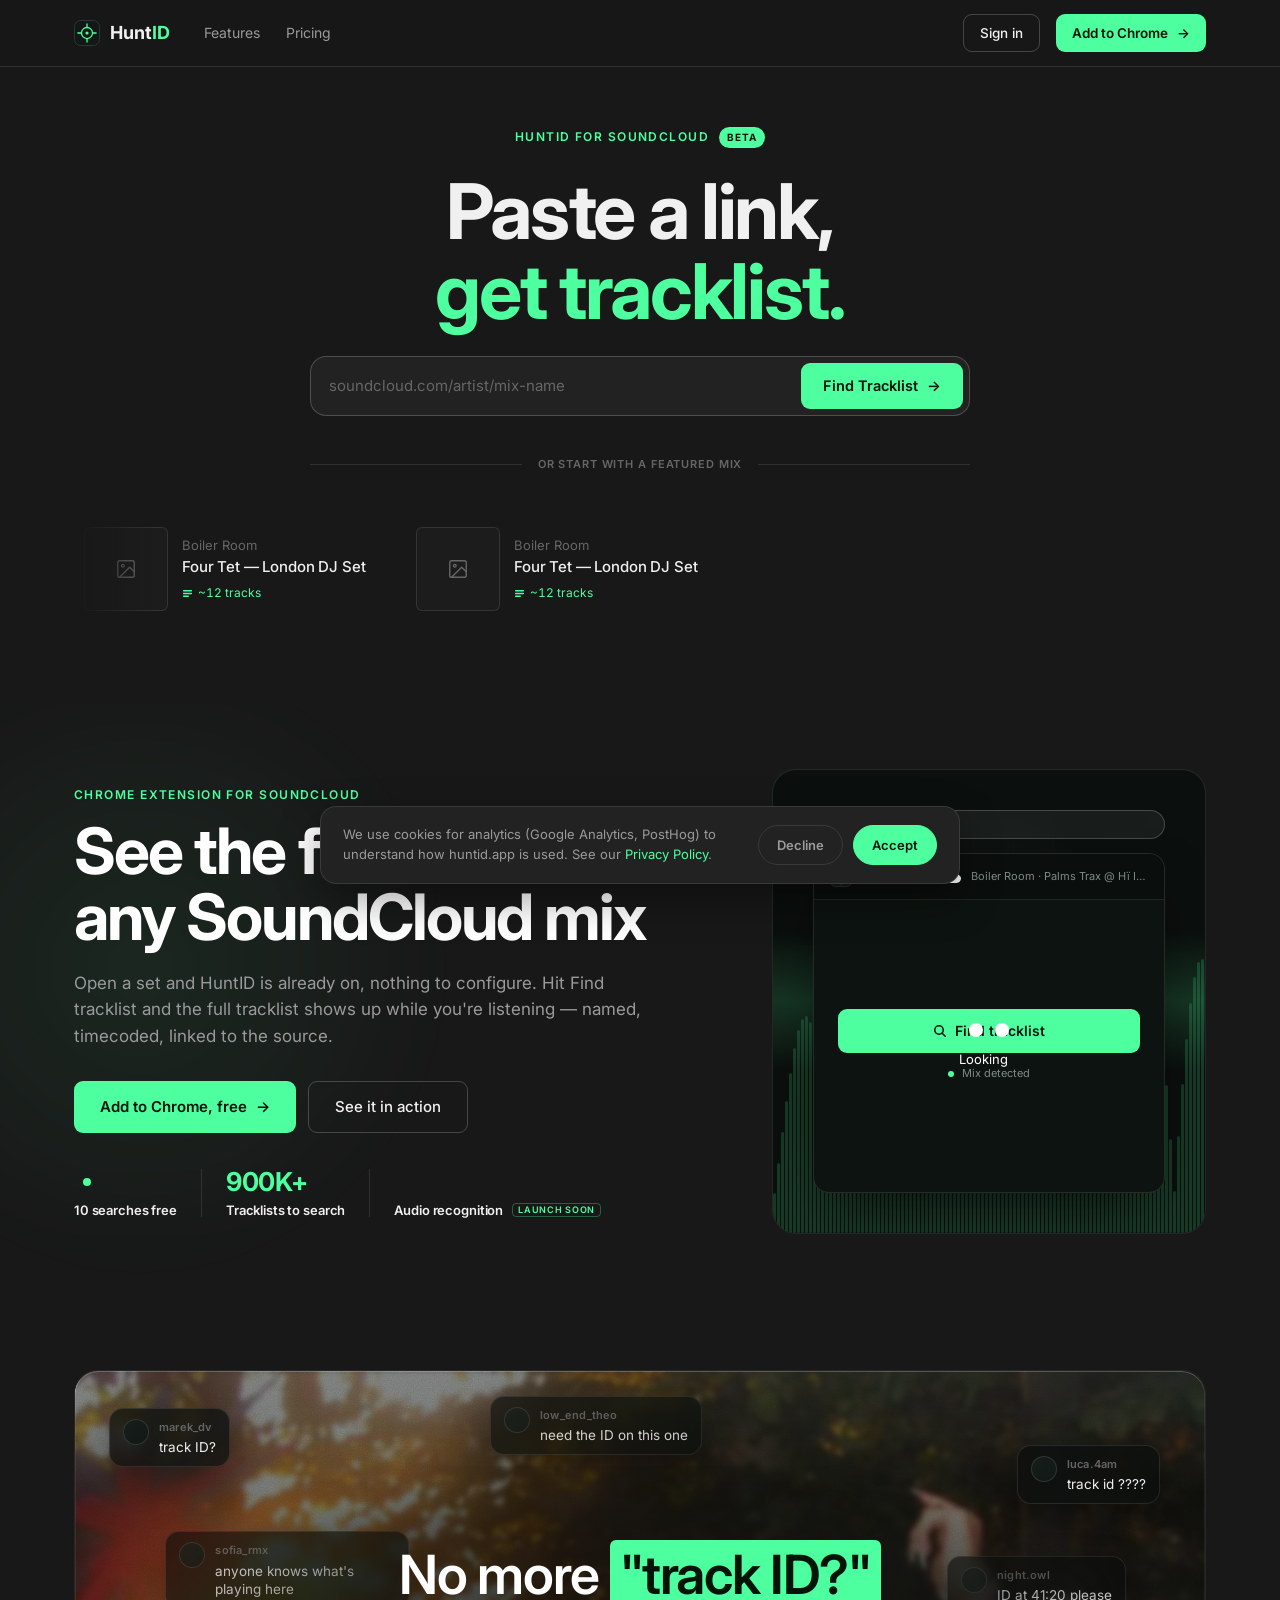
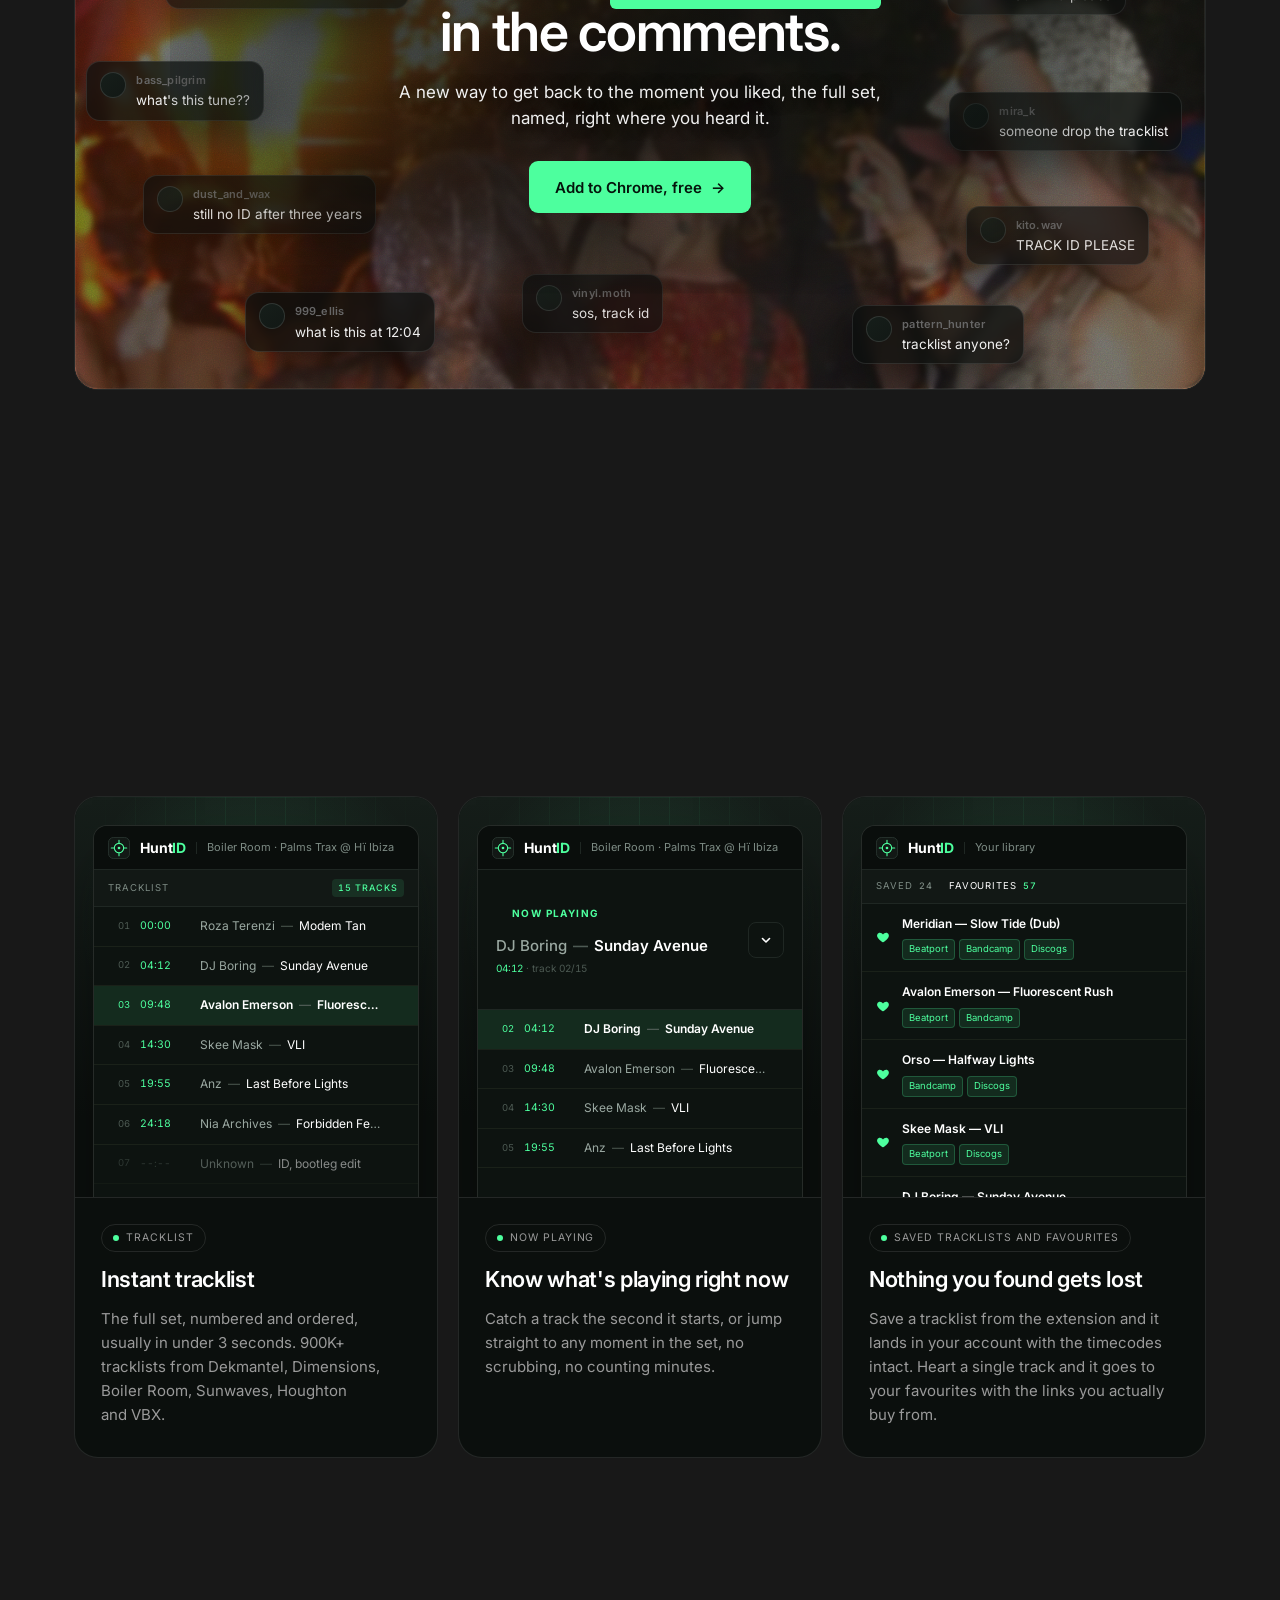
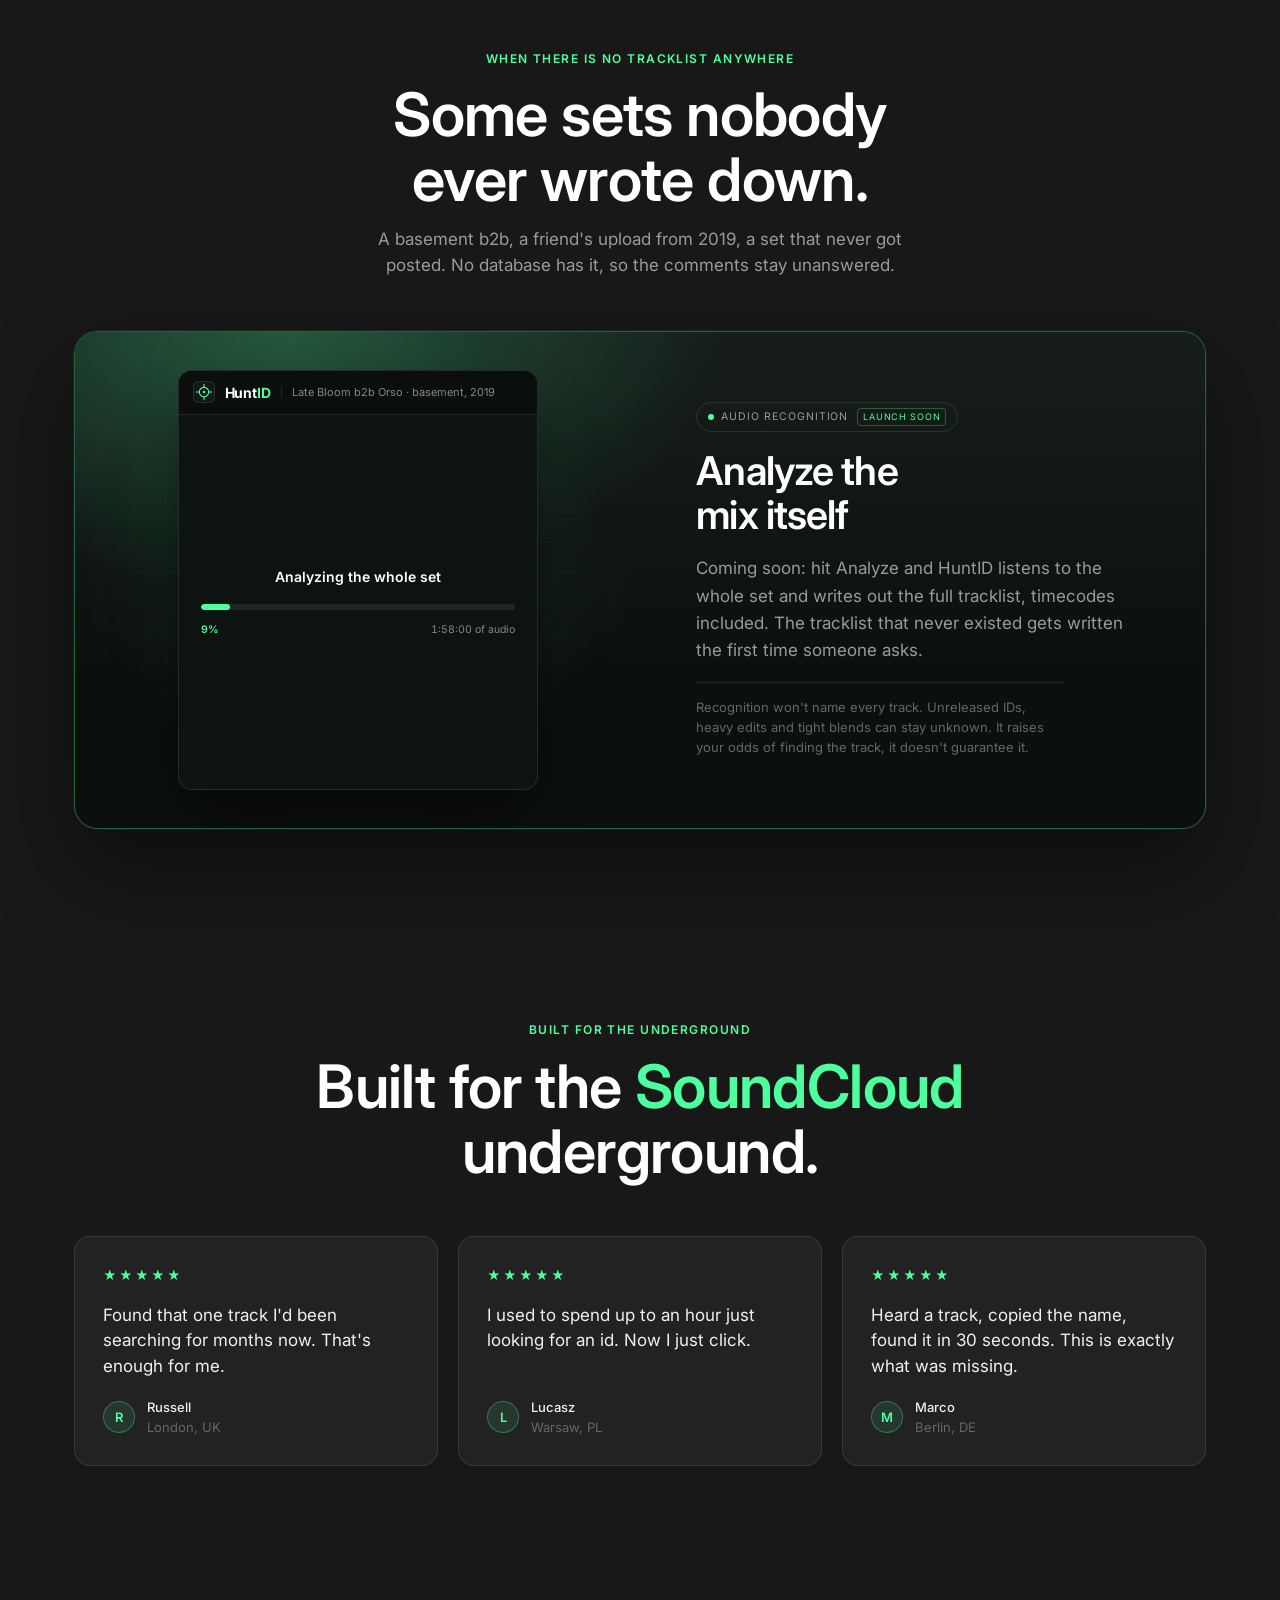
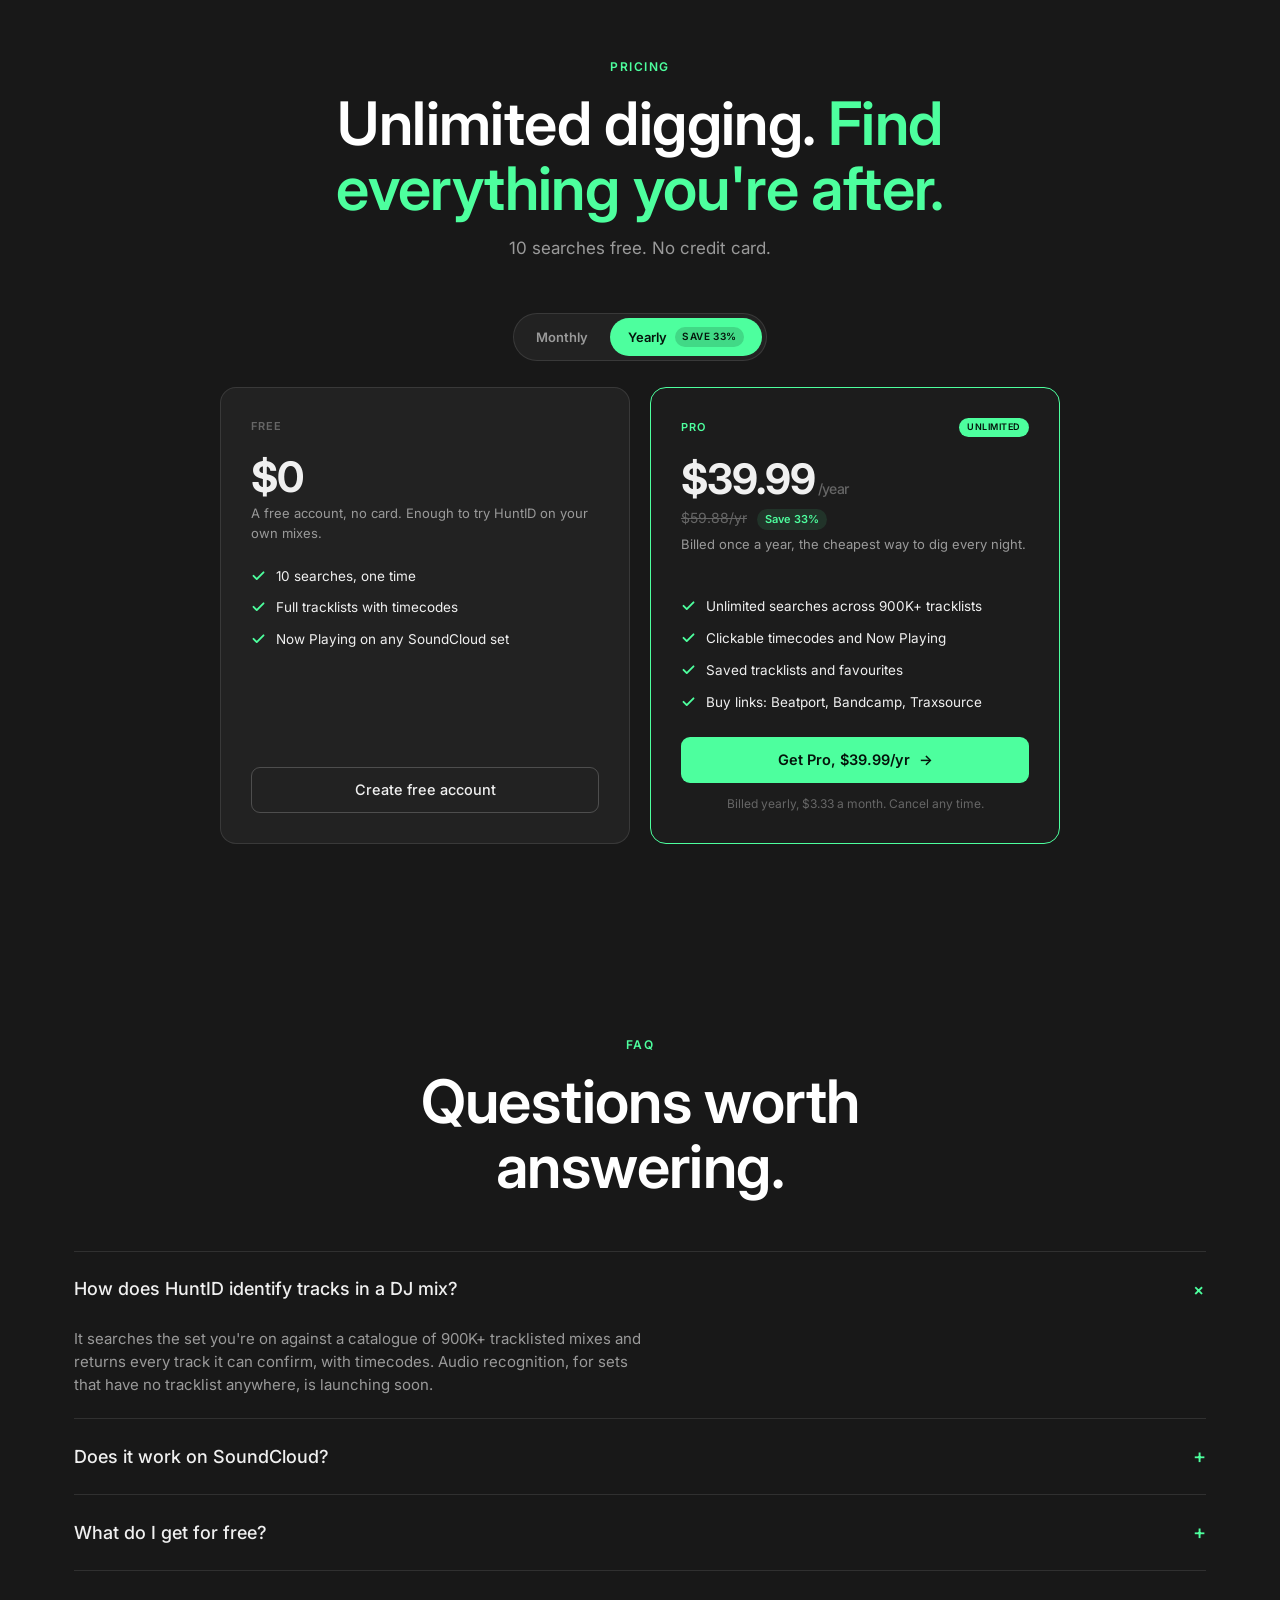
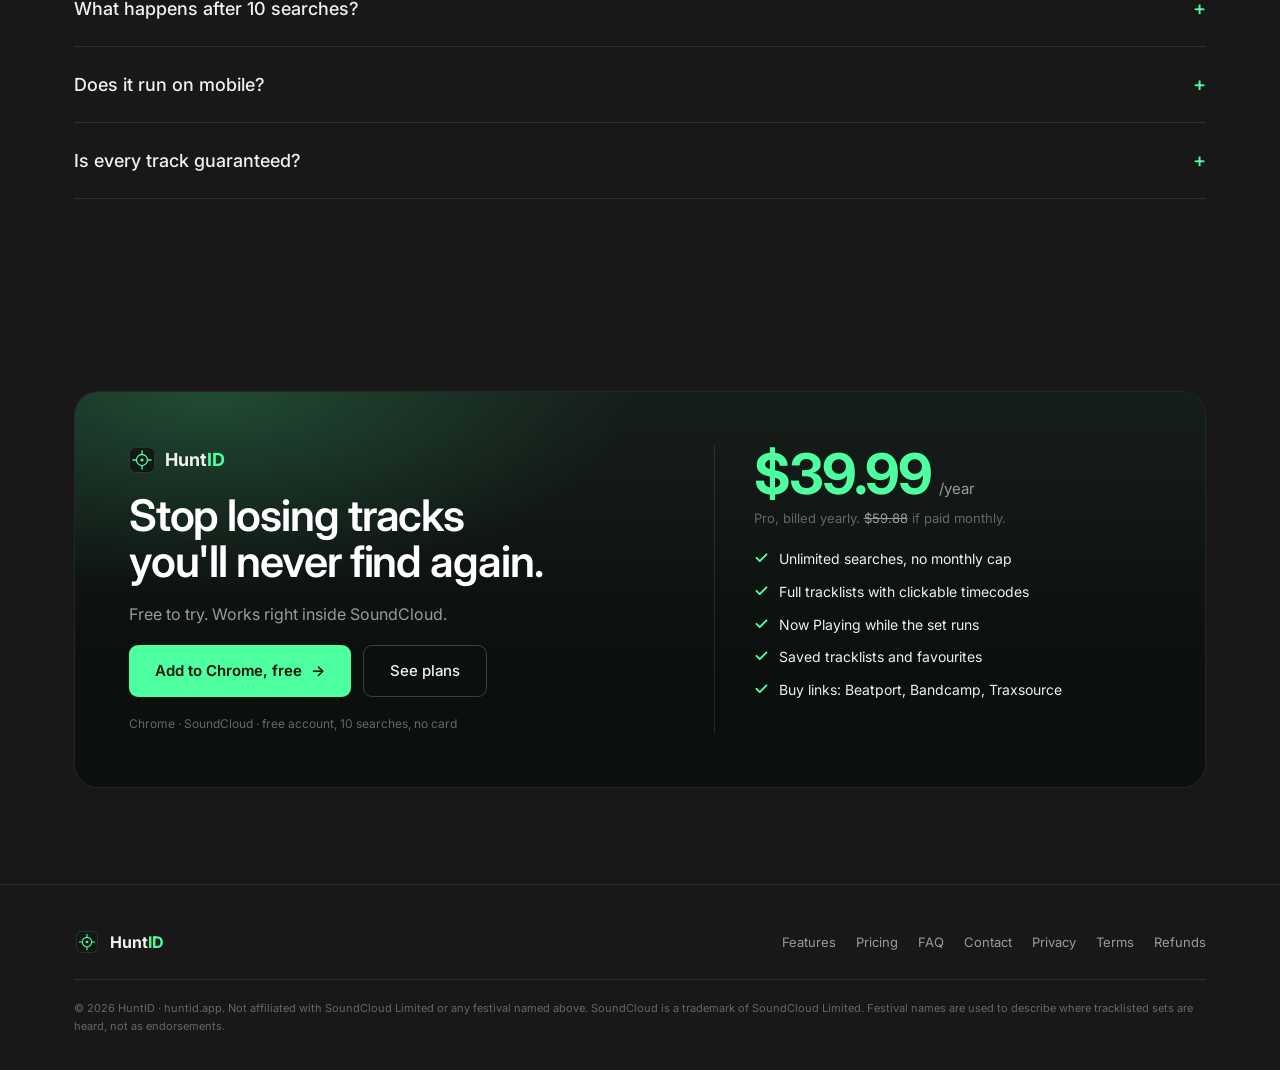
==== commit ec10d052: "Install modal: show the whole extension popup at its real size Co-Authored-By: Claude Opus 5.5 (1M c" ====
--- a/index.html
+++ b/index.html
@@ -435,7 +435,8 @@
   .im-show {
     position: relative; overflow: hidden;
     display: flex; flex-direction: column; align-items: center; gap: 22px;
-    padding: 30px 26px 0;
+    justify-content: center;
+    padding: 30px 26px;
     border-right: 1px solid var(--border);
     background: radial-gradient(ellipse 70% 60% at 50% 30%, color-mix(in srgb, var(--accent) 13%, transparent), transparent 70%),
                 linear-gradient(180deg, var(--app-panel-2) 0%, var(--app-bg) 80%);
@@ -450,8 +451,8 @@
   }
   .im-stat { position: relative; z-index: 2; font-size: 13.5px; color: var(--text-dim); text-align: center; }
   .im-stat b { color: var(--text); font-weight: 700; }
-  /* runs off the card's bottom edge, like the popups in the feature cards */
-  .im-show .xp { flex: 1; height: auto; min-height: 380px; border-bottom: 0; border-radius: 14px 14px 0 0; }
+  /* the whole popup at its real size, every state filling it */
+  .im-show .xp { height: 420px; }
   .im-body { position: relative; height: calc(100% - 44px); }
   .im-st { position: absolute; inset: 0; opacity: 0; transform: translateY(8px); transition: opacity .38s ease, transform .38s ease; }
   .im-st.on { opacity: 1; transform: none; }
@@ -463,6 +464,7 @@
   .im-st.on .im-rows .xp-row:nth-child(5) { animation-delay: .32s; }
   .im-st.on .im-rows .xp-row:nth-child(6) { animation-delay: .40s; }
   .im-st.on .im-rows .xp-row:nth-child(7) { animation-delay: .48s; }
+  .im-st.on .im-rows .xp-row:nth-child(8) { animation-delay: .56s; }
   @keyframes im-row { from { opacity: 0; transform: translateY(6px); } to { opacity: 1; transform: none; } }
   .xp-row .tc.hit { animation: im-hit .5s ease; }
   @keyframes im-hit { 0% { transform: none; } 40% { transform: scale(1.35); } 100% { transform: none; } }
@@ -2686,9 +2688,9 @@
     var imTl   = document.getElementById('im-tl');
     var imJump = document.getElementById('im-jump');
     var imNow  = document.getElementById('im-now');
-    var IM_JUMP_FROM = 3;   /* now playing shows tracks 4–7 */
-    if (imTl)   imTl.innerHTML   = DEMO_TRACKS.slice(0, 7).map(function (t, i) { return imRow(t, i + 1); }).join('');
-    if (imJump) imJump.innerHTML = DEMO_TRACKS.slice(IM_JUMP_FROM, IM_JUMP_FROM + 4)
+    var IM_JUMP_FROM = 3;   /* now playing shows tracks 4–8 */
+    if (imTl)   imTl.innerHTML   = DEMO_TRACKS.slice(0, 8).map(function (t, i) { return imRow(t, i + 1); }).join('');
+    if (imJump) imJump.innerHTML = DEMO_TRACKS.slice(IM_JUMP_FROM, IM_JUMP_FROM + 5)
       .map(function (t, i) { return imRow(t, IM_JUMP_FROM + i + 1); }).join('');
 
     function imPlaying(k) {   /* k: index into DEMO_TRACKS */
